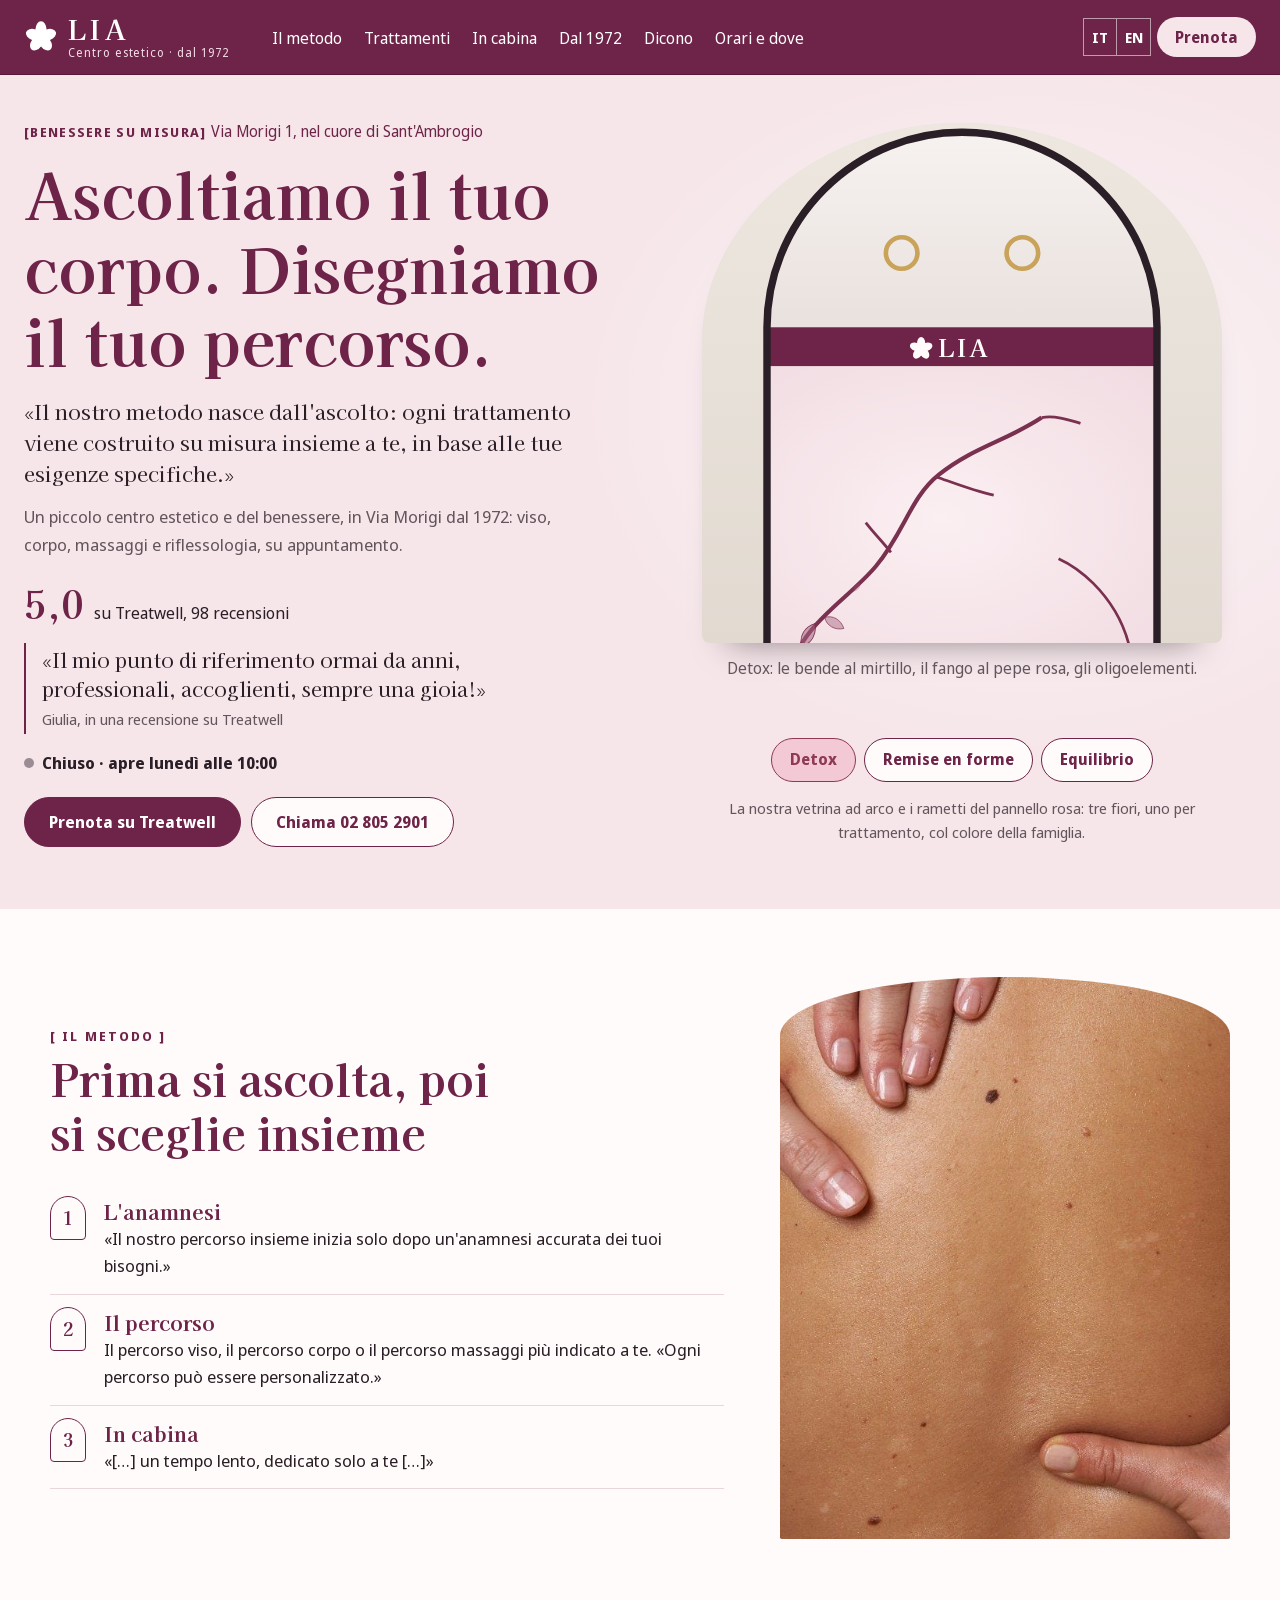
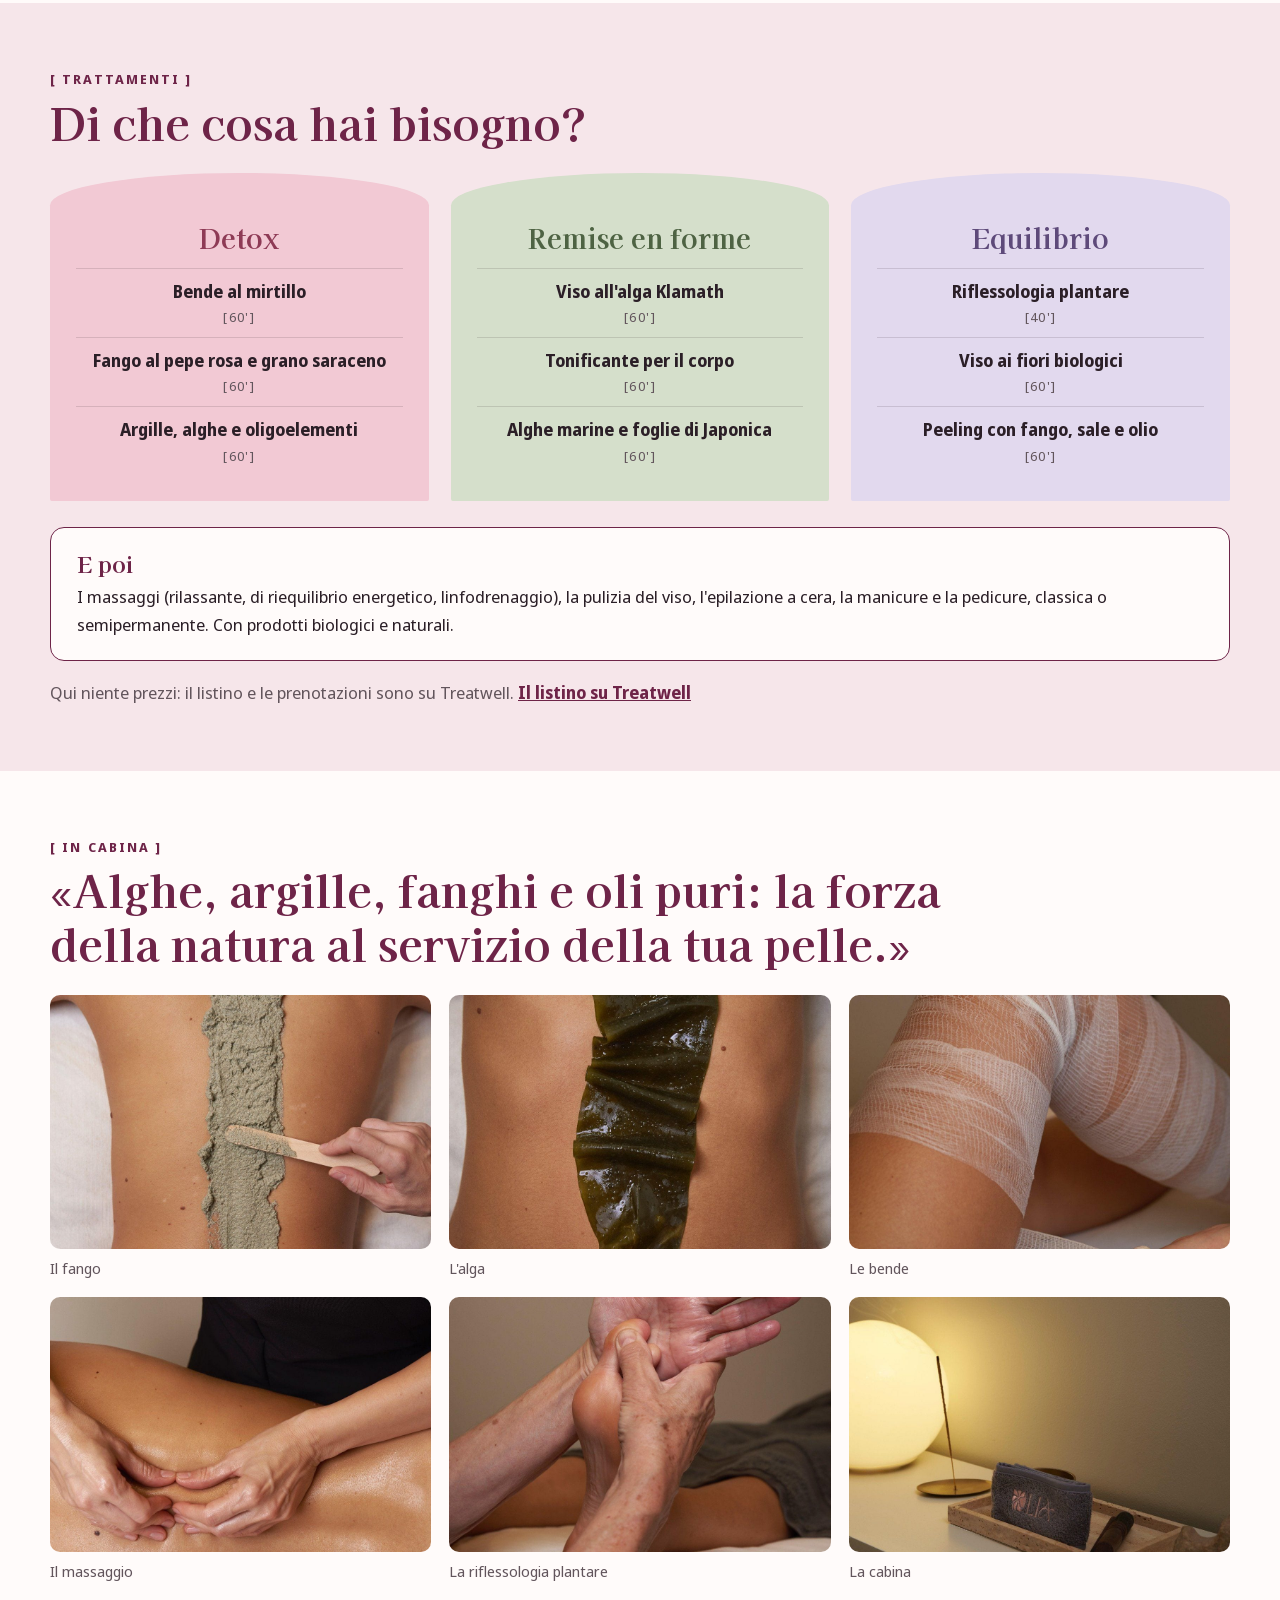
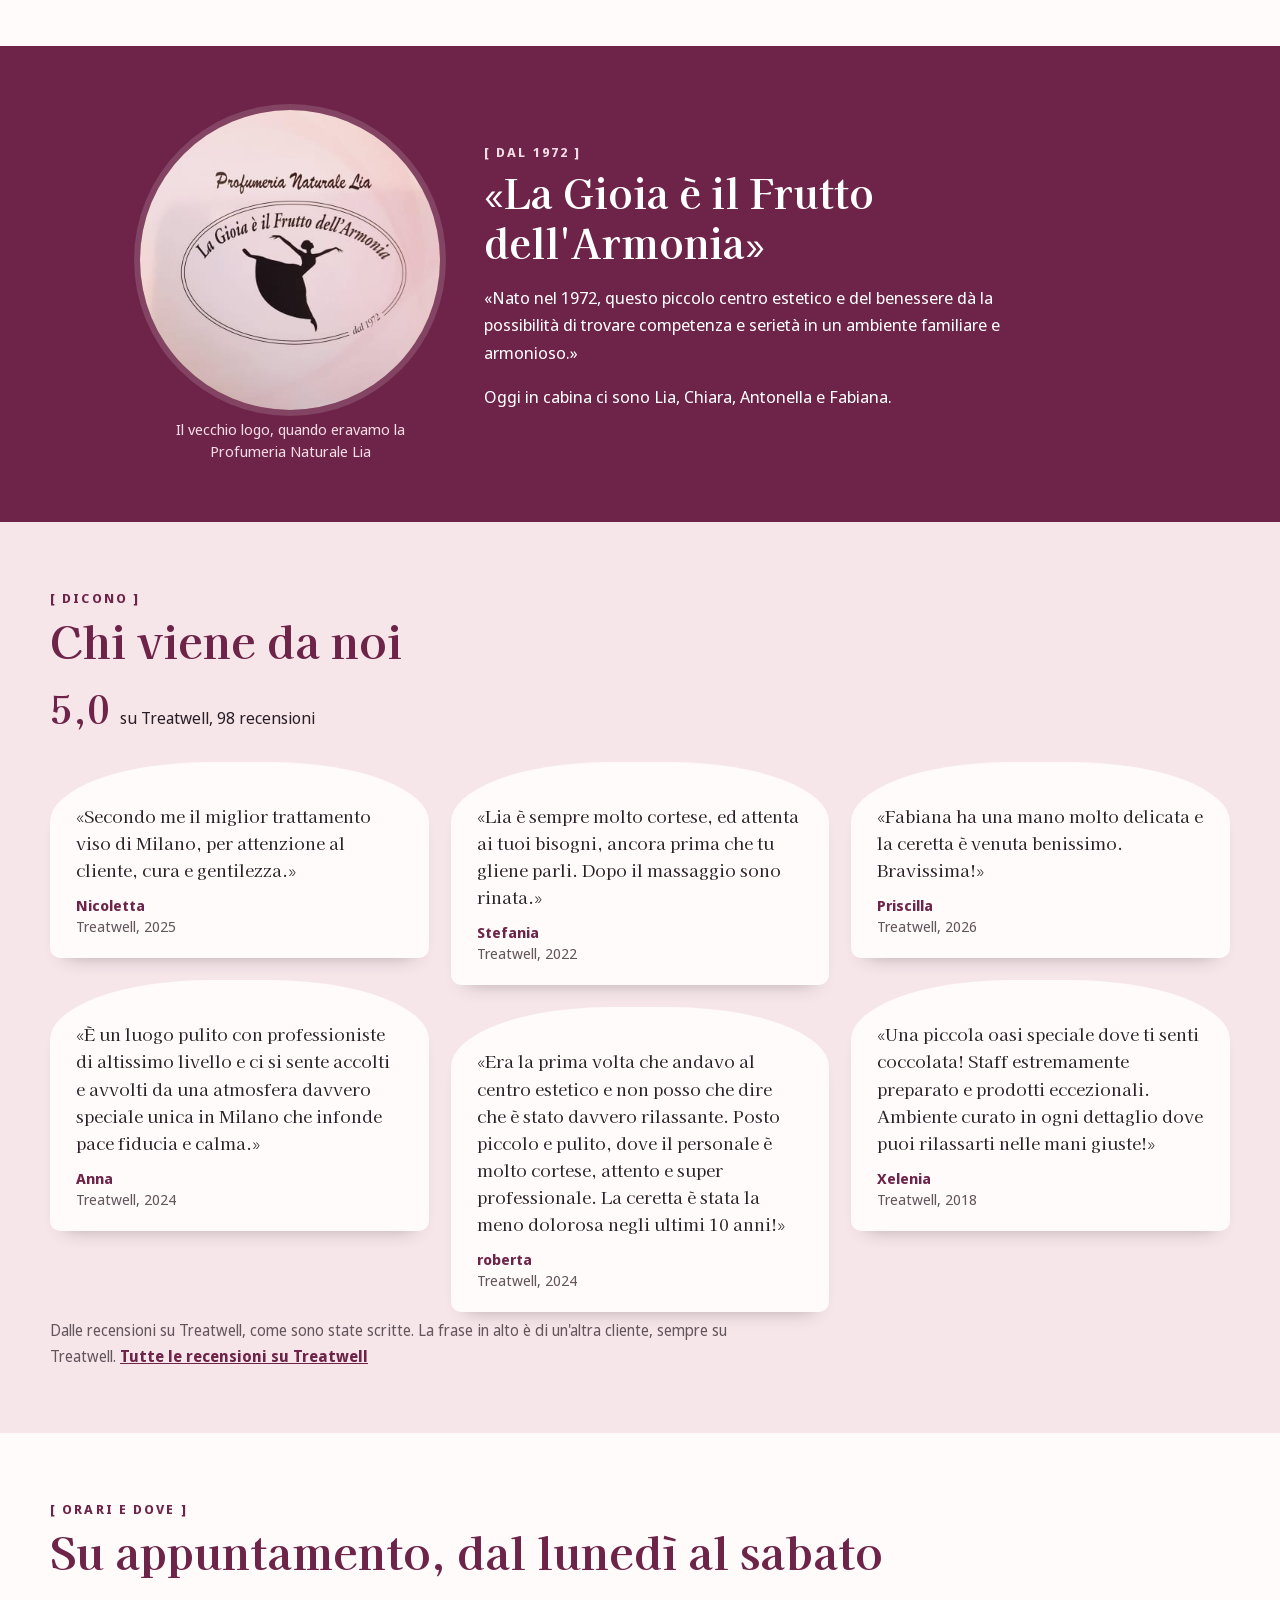
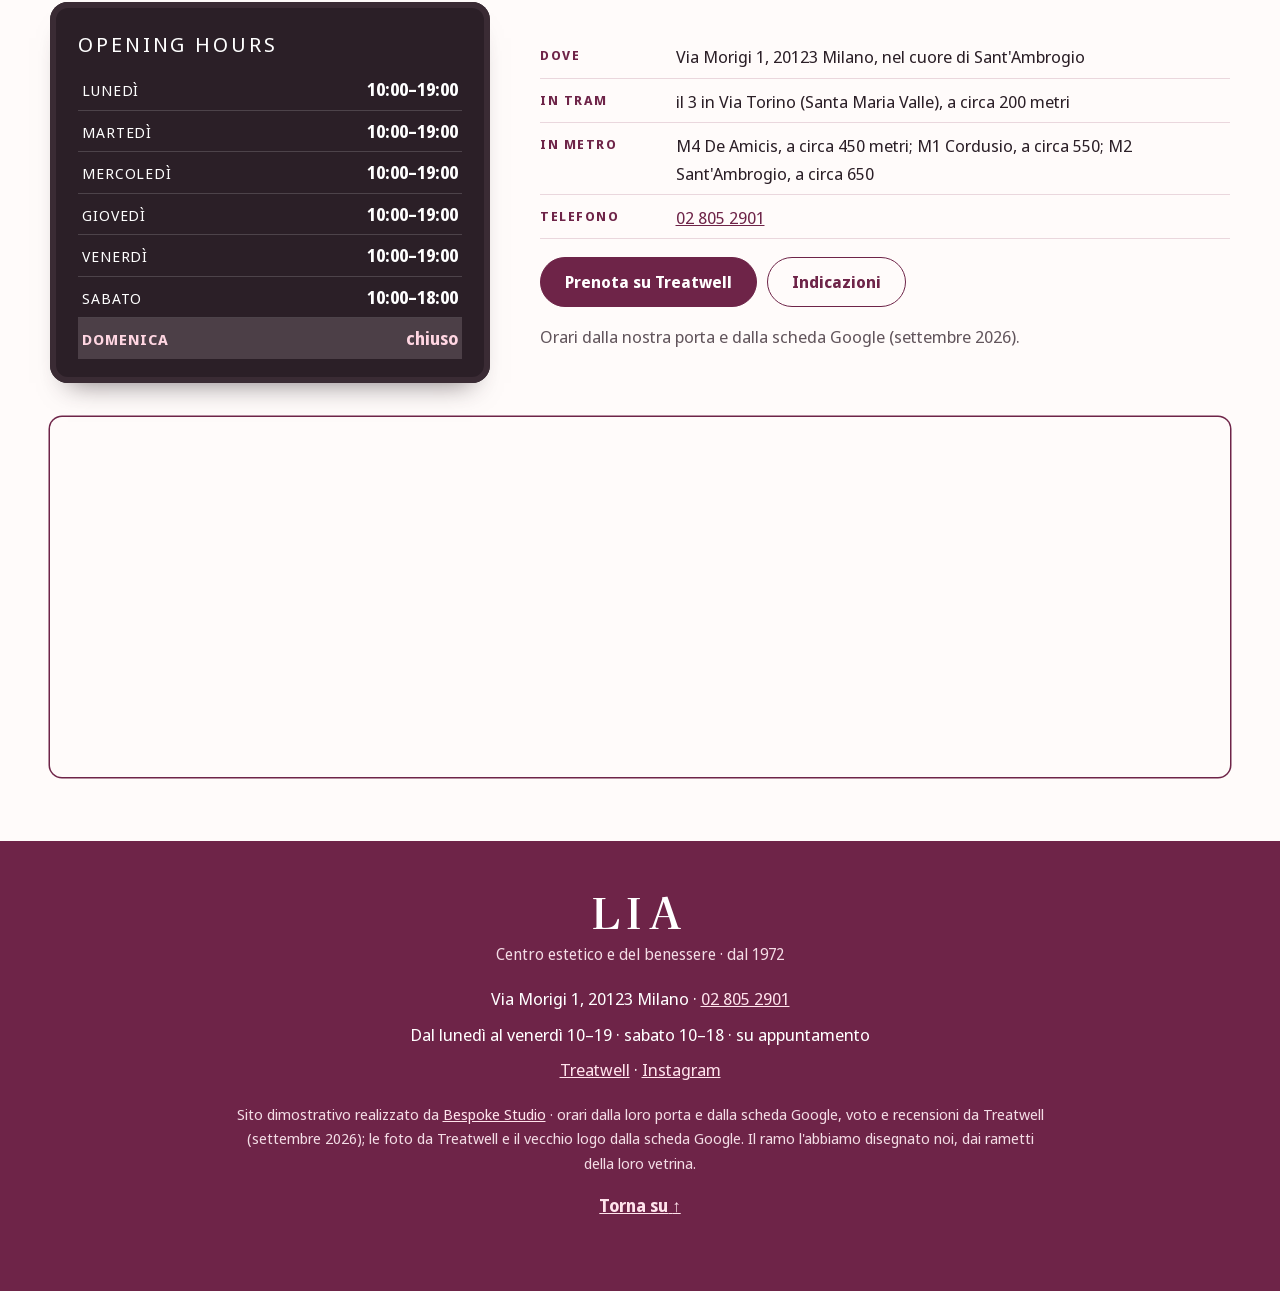
==== index.html @ f77c3e01 "Centro Estetico Lia, Via Morigi 1 — il percorso «Ascoltiamo il tuo corpo. Disegniamo il tuo percorso" ====
<!DOCTYPE html>
<html lang="it" class="no-js">
<head>
<meta charset="utf-8">
<meta name="viewport" content="width=device-width, initial-scale=1">
<script>(function(){var r=document.documentElement;r.classList.remove('no-js');
/* la firma: finché main.js non parte c'è la vetrina col pannello vuoto; se il codice non arriva, dopo 2,5 s il ramo fiorito */
try{if(!matchMedia('(prefers-reduced-motion: reduce)').matches){r.classList.add('firma-attesa');window.__attesaPercorso=setTimeout(function(){r.classList.remove('firma-attesa')},2500)}}catch(e){}})()</script>
<title>Centro Estetico Lia — Benessere su misura dal 1972, Via Morigi 1, Milano (Sant'Ambrogio)</title>
<meta name="description" content="Centro Estetico Lia in Via Morigi 1 a Milano, nel cuore di Sant'Ambrogio, dal 1972: percorsi su misura per viso e corpo, massaggi, riflessologia plantare, cera, mani e piedi. Treatwell 5,0 su 98. Tel. 02 805 2901.">
<link rel="canonical" href="https://rotenzark.github.io/centro-estetico-lia/">
<meta property="og:type" content="website">
<meta property="og:title" content="Centro Estetico Lia — Ascoltiamo il tuo corpo. Disegniamo il tuo percorso.">
<meta property="og:description" content="Dal 1972 in Via Morigi 1, Sant'Ambrogio: trattamenti viso e corpo, massaggi e riflessologia, su misura.">
<meta property="og:image" content="https://rotenzark.github.io/centro-estetico-lia/img/og.jpg">
<meta property="og:url" content="https://rotenzark.github.io/centro-estetico-lia/">
<meta property="og:locale" content="it_IT">
<meta name="twitter:card" content="summary_large_image">
<meta name="theme-color" content="#6E2448">
<link rel="icon" href="img/favicon.svg" type="image/svg+xml">
<link rel="icon" href="img/favicon-32.png" sizes="32x32" type="image/png">
<link rel="apple-touch-icon" href="img/apple-touch-icon.png">
<link rel="preconnect" href="https://fonts.googleapis.com">
<link rel="preconnect" href="https://fonts.gstatic.com" crossorigin>
<link href="https://fonts.googleapis.com/css2?family=Kaisei+Decol:wght@400;700&amp;family=Noto+Sans+Display:wght@400;700&amp;display=swap" rel="stylesheet">
<link rel="stylesheet" href="css/styles.css?v=1">
<script src="https://cdn.jsdelivr.net/npm/gsap@3.12.5/dist/gsap.min.js" defer></script>
<script src="https://cdn.jsdelivr.net/npm/gsap@3.12.5/dist/ScrollTrigger.min.js" defer></script>
<script src="js/main.js?v=1" defer></script>
<script type="application/ld+json">
{"@context":"https://schema.org","@type":"BeautySalon","name":"Centro Estetico Lia","description":"Centro estetico e del benessere dal 1972 nel cuore di Sant'Ambrogio: percorsi su misura per viso e corpo, massaggi, riflessologia plantare, epilazione a cera, manicure e pedicure.","url":"https://rotenzark.github.io/centro-estetico-lia/","image":"https://rotenzark.github.io/centro-estetico-lia/img/og.jpg","telephone":"+39 02 805 2901","address":{"@type":"PostalAddress","streetAddress":"Via Morigi 1","postalCode":"20123","addressLocality":"Milano","addressRegion":"MI","addressCountry":"IT"},"geo":{"@type":"GeoCoordinates","latitude":45.4622678,"longitude":9.1812846},"openingHoursSpecification":[{"@type":"OpeningHoursSpecification","dayOfWeek":["Monday","Tuesday","Wednesday","Thursday","Friday"],"opens":"10:00","closes":"19:00"},{"@type":"OpeningHoursSpecification","dayOfWeek":["Saturday"],"opens":"10:00","closes":"18:00"}],"aggregateRating":{"@type":"AggregateRating","ratingValue":"5.0","reviewCount":"98","bestRating":"5"},"sameAs":["https://www.treatwell.it/salone/centro-estetico-lia/","https://www.instagram.com/centroesteticolia/"]}
</script>
</head>
<body>

<a class="salta" href="#contenuto" data-i18n="m.salta">Vai al contenuto</a>

<header class="testata" id="testata">
  <div class="testata__dentro">
    <a class="marchio" href="#inizio" aria-label="Centro Estetico Lia: torna all'inizio" data-i18n-aria="m.top">
      <svg class="marchio__fiore" viewBox="-20 -20 40 40" aria-hidden="true" focusable="false"><g><ellipse cx="0" cy="-9" rx="6.5" ry="9.5"/><ellipse cx="0" cy="-9" rx="6.5" ry="9.5" transform="rotate(72)"/><ellipse cx="0" cy="-9" rx="6.5" ry="9.5" transform="rotate(144)"/><ellipse cx="0" cy="-9" rx="6.5" ry="9.5" transform="rotate(216)"/><ellipse cx="0" cy="-9" rx="6.5" ry="9.5" transform="rotate(288)"/></g></svg>
      <span class="marchio__testo" aria-hidden="true"><span class="marchio__nome">LIA</span><span class="marchio__sotto">Centro estetico · dal 1972</span></span>
    </a>
    <nav id="mainNav" class="voci" aria-label="Le sezioni" data-i18n-aria="m.nav">
      <a href="#metodo" data-i18n="n.metodo">Il metodo</a>
      <a href="#trattamenti" data-i18n="n.trattamenti">Trattamenti</a>
      <a href="#cabina" data-i18n="n.cabina">In cabina</a>
      <a href="#storia" data-i18n="n.storia">Dal 1972</a>
      <a href="#dicono" data-i18n="n.dicono">Dicono</a>
      <a href="#orari" data-i18n="n.orari">Orari e dove</a>
    </nav>
    <div class="testata__azioni">
      <div class="lingue" role="group" aria-label="Lingua" data-i18n-aria="m.lingua">
        <button type="button" data-lang="it" aria-pressed="true">IT</button>
        <button type="button" data-lang="en" aria-pressed="false">EN</button>
      </div>
      <a class="chiama" href="https://www.treatwell.it/salone/centro-estetico-lia/" target="_blank" rel="noopener"><span data-i18n="t.prenota2">Prenota</span></a>
      <button id="burger" class="burger" type="button" aria-expanded="false" aria-controls="menuMobile" aria-label="Apri il menu" data-i18n-aria="m.menu"><span></span><span></span><span></span></button>
    </div>
  </div>
</header>

<nav id="menuMobile" class="menu-mobile" hidden aria-label="Le sezioni" data-i18n-aria="m.nav">
  <a href="#metodo" data-i18n="n.metodo">Il metodo</a>
  <a href="#trattamenti" data-i18n="n.trattamenti">Trattamenti</a>
  <a href="#cabina" data-i18n="n.cabina">In cabina</a>
  <a href="#storia" data-i18n="n.storia">Dal 1972</a>
  <a href="#dicono" data-i18n="n.dicono">Dicono</a>
  <a href="#orari" data-i18n="n.orari">Orari e dove</a>
  <a class="menu-mobile__tel" href="tel:+39028052901"><span data-i18n="t.chiama">Chiama</span> <span class="intero">02 805 2901</span></a>
</nav>

<main id="contenuto">

  <!-- ══════ L'APERTURA: sul rosa delle vetrofanie; la firma nell'arco della vetrina ══════ -->
  <section id="inizio" class="apertura" aria-labelledby="titolo">
    <div class="apertura__testo">
      <p class="apertura__sopra"><span class="parentesi" data-i18n="h.misura">[Benessere su misura]</span> <span data-i18n="h.sopra">Via Morigi 1, nel cuore di Sant'Ambrogio</span></p>
      <h1 id="titolo" class="titolo" data-i18n="h.titolo">Ascoltiamo il tuo corpo. Disegniamo il tuo percorso.</h1>
      <p class="apertura__seconda" data-i18n="h.seconda">«Il nostro metodo nasce dall'ascolto: ogni trattamento viene costruito su misura insieme a te, in base alle tue esigenze specifiche.»</p>
      <p class="apertura__frase" data-i18n="h.testo">Un piccolo centro estetico e del benessere, in Via Morigi dal 1972: viso, corpo, massaggi e riflessologia, su appuntamento.</p>
      <p class="voto"><b class="voto__n">5,0</b> <span class="voto__su" data-i18n="h.voto">su Treatwell, 98 recensioni</span></p>
      <blockquote class="citazione">
        <p>«Il mio punto di riferimento ormai da anni, professionali, accoglienti, sempre una gioia!»</p>
        <footer data-i18n="h.chi">Giulia, in una recensione su Treatwell</footer>
      </blockquote>
      <p class="stato" id="orarioStato">Dal lunedì al sabato, su appuntamento</p>
      <div class="apertura__azioni">
        <a class="bottone bottone--pieno" href="https://www.treatwell.it/salone/centro-estetico-lia/" target="_blank" rel="noopener" data-i18n="t.prenota">Prenota su Treatwell</a>
        <a class="bottone bottone--vuoto" href="tel:+39028052901"><span data-i18n="t.chiama">Chiama</span>&nbsp;<span class="intero">02 805 2901</span></a>
      </div>
    </div>
    <div class="apertura__firma">
      <figure class="percorso-fig" id="percorso-firma" data-modo="0" data-firma="fatta">
        <!--PERCORSO--><svg class="percorso__svg" id="percorsoSvg" viewBox="0 0 560 560" role="img" aria-labelledby="percorsoTitolo percorsoDesc">
        <title id="percorsoTitolo" data-i18n="p.titolo">Il percorso</title>
        <desc id="percorsoDesc" data-i18n="p.desc">La nostra vetrina ad arco: in alto le due lampade ad anello, poi la fascia prugna con LIA, sotto il pannello rosa. Sul pannello cresce un ramo, poi i rametti e le foglie; tre fiori a cinque petali si aprono col colore della famiglia di trattamenti: rosa per Detox, verde salvia per Remise en forme, lilla per Equilibrio.</desc>
        <defs>
          <linearGradient id="cel-pietra" x1="0" y1="0" x2="0" y2="1"><stop offset="0" stop-color="#EDE7E0"/><stop offset="1" stop-color="#E2DAD1"/></linearGradient><linearGradient id="cel-lunetta" x1="0" y1="0" x2="0" y2="1"><stop offset="0" stop-color="#F7F3F1"/><stop offset="1" stop-color="#E9E1DE"/></linearGradient><radialGradient id="cel-pannello" cx=".45" cy=".55" r=".75"><stop offset="0" stop-color="#FBEFF2"/><stop offset="1" stop-color="#F1DCE2"/></radialGradient><radialGradient id="cel-petalo-0" cx=".5" cy=".85" r=".9"><stop offset="0" stop-color="#F6CFD9"/><stop offset="1" stop-color="#E39AAF"/></radialGradient><radialGradient id="cel-petalo-1" cx=".5" cy=".85" r=".9"><stop offset="0" stop-color="#D6E2C9"/><stop offset="1" stop-color="#9DB386"/></radialGradient><radialGradient id="cel-petalo-2" cx=".5" cy=".85" r=".9"><stop offset="0" stop-color="#E4DAF0"/><stop offset="1" stop-color="#B9A3D6"/></radialGradient><clipPath id="cel-pannello-clip"><rect x="70" y="262" width="420" height="298"/></clipPath><clipPath id="cel-arco-clip"><path d="M70 560 V220 A210 210 0 0 1 490 220 V560 Z"/></clipPath>
        </defs>
        <rect class="pc-pietra" width="560" height="560" fill="url(#cel-pietra)"/><g clip-path="url(#cel-arco-clip)"><rect x="70" y="0" width="420" height="220" fill="url(#cel-lunetta)"/><circle class="pc-lampada" cx="215" cy="140" r="17"/><circle class="pc-lampada" cx="345" cy="140" r="17"/><rect class="pc-fascia" x="70" y="220" width="420" height="42"/><g class="pc-logo" transform="translate(236 243)"><ellipse cx="0" cy="-6" rx="4.4" ry="6.6" transform="rotate(0)"/><ellipse cx="0" cy="-6" rx="4.4" ry="6.6" transform="rotate(72)"/><ellipse cx="0" cy="-6" rx="4.4" ry="6.6" transform="rotate(144)"/><ellipse cx="0" cy="-6" rx="4.4" ry="6.6" transform="rotate(216)"/><ellipse cx="0" cy="-6" rx="4.4" ry="6.6" transform="rotate(288)"/></g><text class="pc-lia" x="254" y="252">LIA</text><rect x="70" y="262" width="420" height="298" fill="url(#cel-pannello)"/></g>
        <g clip-path="url(#cel-pannello-clip)">
          <g class="servito" transform="translate(0 0)"><g transform="translate(-77 -101) scale(1.23)">
            <path class="pc-ramo" pathLength="1" d="M140 562 C150 520 190 500 215 470 C240 440 245 410 270 390 C300 366 330 360 360 340" stroke-dasharray="1 2" stroke-dashoffset="0"/>
            <path class="pc-rametto" data-i="0" pathLength="1" d="M228 458 C220 448 212 440 206 432" stroke-dasharray="1 2" stroke-dashoffset="0"/><path class="pc-rametto" data-i="1" pathLength="1" d="M268 392 C285 398 300 404 318 408" stroke-dasharray="1 2" stroke-dashoffset="0"/><path class="pc-rametto" data-i="2" pathLength="1" d="M360 340 C372 338 384 342 394 345" stroke-dasharray="1 2" stroke-dashoffset="0"/><path class="pc-rametto" data-i="3" pathLength="1" d="M440 562 C438 530 425 505 405 485 C392 472 380 465 366 460" stroke-dasharray="1 2" stroke-dashoffset="0"/>
            <path class="pc-foglia" data-i="0" d="M0 0 C6 -6.5 16 -6.5 23 0 C16 6.5 6 6.5 0 0 Z" transform="translate(150 540) rotate(-60) scale(1)" opacity="1"/><path class="pc-foglia" data-i="1" d="M0 0 C6 -6.5 16 -6.5 23 0 C16 6.5 6 6.5 0 0 Z" transform="translate(170 515) rotate(30) scale(1)" opacity="1"/><path class="pc-foglia" data-i="2" d="M0 0 C6 -6.5 16 -6.5 23 0 C16 6.5 6 6.5 0 0 Z" transform="translate(195 492) rotate(-50) scale(1)" opacity="1"/><path class="pc-foglia" data-i="3" d="M0 0 C6 -6.5 16 -6.5 23 0 C16 6.5 6 6.5 0 0 Z" transform="translate(222 470) rotate(40) scale(1)" opacity="1"/><path class="pc-foglia" data-i="4" d="M0 0 C6 -6.5 16 -6.5 23 0 C16 6.5 6 6.5 0 0 Z" transform="translate(240 440) rotate(-40) scale(1)" opacity="1"/><path class="pc-foglia" data-i="5" d="M0 0 C6 -6.5 16 -6.5 23 0 C16 6.5 6 6.5 0 0 Z" transform="translate(255 412) rotate(35) scale(1)" opacity="1"/><path class="pc-foglia" data-i="6" d="M0 0 C6 -6.5 16 -6.5 23 0 C16 6.5 6 6.5 0 0 Z" transform="translate(285 380) rotate(-30) scale(1)" opacity="1"/><path class="pc-foglia" data-i="7" d="M0 0 C6 -6.5 16 -6.5 23 0 C16 6.5 6 6.5 0 0 Z" transform="translate(310 368) rotate(45) scale(1)" opacity="1"/><path class="pc-foglia" data-i="8" d="M0 0 C6 -6.5 16 -6.5 23 0 C16 6.5 6 6.5 0 0 Z" transform="translate(335 352) rotate(-35) scale(1)" opacity="1"/><path class="pc-foglia" data-i="9" d="M0 0 C6 -6.5 16 -6.5 23 0 C16 6.5 6 6.5 0 0 Z" transform="translate(350 346) rotate(50) scale(1)" opacity="1"/><path class="pc-foglia" data-i="10" d="M0 0 C6 -6.5 16 -6.5 23 0 C16 6.5 6 6.5 0 0 Z" transform="translate(437 540) rotate(-115) scale(1)" opacity="1"/><path class="pc-foglia" data-i="11" d="M0 0 C6 -6.5 16 -6.5 23 0 C16 6.5 6 6.5 0 0 Z" transform="translate(428 512) rotate(-140) scale(1)" opacity="1"/><path class="pc-foglia" data-i="12" d="M0 0 C6 -6.5 16 -6.5 23 0 C16 6.5 6 6.5 0 0 Z" transform="translate(412 492) rotate(-115) scale(1)" opacity="1"/><path class="pc-foglia" data-i="13" d="M0 0 C6 -6.5 16 -6.5 23 0 C16 6.5 6 6.5 0 0 Z" transform="translate(393 474) rotate(-150) scale(1)" opacity="1"/>
            <g class="modo modo--detox" data-m="0"><g class="pc-fiore" data-m="0" data-i="0" transform="translate(205 430) rotate(0) scale(1)" opacity="1"><ellipse class="pc-petalo" cx="0" cy="-18" rx="13.5" ry="19.5" fill="url(#cel-petalo-0)" stroke="#C77B91" transform="rotate(0)"/><ellipse class="pc-petalo" cx="0" cy="-18" rx="13.5" ry="19.5" fill="url(#cel-petalo-0)" stroke="#C77B91" transform="rotate(72)"/><ellipse class="pc-petalo" cx="0" cy="-18" rx="13.5" ry="19.5" fill="url(#cel-petalo-0)" stroke="#C77B91" transform="rotate(144)"/><ellipse class="pc-petalo" cx="0" cy="-18" rx="13.5" ry="19.5" fill="url(#cel-petalo-0)" stroke="#C77B91" transform="rotate(216)"/><ellipse class="pc-petalo" cx="0" cy="-18" rx="13.5" ry="19.5" fill="url(#cel-petalo-0)" stroke="#C77B91" transform="rotate(288)"/><ellipse cx="0" cy="-9" rx="6.5" ry="10.5" fill="#FBE3EA" transform="rotate(36)"/><ellipse cx="0" cy="-9" rx="6.5" ry="10.5" fill="#FBE3EA" transform="rotate(108)"/><ellipse cx="0" cy="-9" rx="6.5" ry="10.5" fill="#FBE3EA" transform="rotate(180)"/><ellipse cx="0" cy="-9" rx="6.5" ry="10.5" fill="#FBE3EA" transform="rotate(252)"/><ellipse cx="0" cy="-9" rx="6.5" ry="10.5" fill="#FBE3EA" transform="rotate(324)"/><circle r="7" fill="#B4506E"/><circle cx="11.1" cy="3" r="1.8" fill="#B4506E"/><circle cx="3" cy="11.1" r="1.8" fill="#B4506E"/><circle cx="-8.1" cy="8.1" r="1.8" fill="#B4506E"/><circle cx="-11.1" cy="-3" r="1.8" fill="#B4506E"/><circle cx="-3" cy="-11.1" r="1.8" fill="#B4506E"/><circle cx="8.1" cy="-8.1" r="1.8" fill="#B4506E"/></g><g class="pc-fiore" data-m="0" data-i="1" transform="translate(320 410) rotate(0) scale(1)" opacity="1"><ellipse class="pc-petalo" cx="0" cy="-18" rx="13.5" ry="19.5" fill="url(#cel-petalo-0)" stroke="#C77B91" transform="rotate(0)"/><ellipse class="pc-petalo" cx="0" cy="-18" rx="13.5" ry="19.5" fill="url(#cel-petalo-0)" stroke="#C77B91" transform="rotate(72)"/><ellipse class="pc-petalo" cx="0" cy="-18" rx="13.5" ry="19.5" fill="url(#cel-petalo-0)" stroke="#C77B91" transform="rotate(144)"/><ellipse class="pc-petalo" cx="0" cy="-18" rx="13.5" ry="19.5" fill="url(#cel-petalo-0)" stroke="#C77B91" transform="rotate(216)"/><ellipse class="pc-petalo" cx="0" cy="-18" rx="13.5" ry="19.5" fill="url(#cel-petalo-0)" stroke="#C77B91" transform="rotate(288)"/><ellipse cx="0" cy="-9" rx="6.5" ry="10.5" fill="#FBE3EA" transform="rotate(36)"/><ellipse cx="0" cy="-9" rx="6.5" ry="10.5" fill="#FBE3EA" transform="rotate(108)"/><ellipse cx="0" cy="-9" rx="6.5" ry="10.5" fill="#FBE3EA" transform="rotate(180)"/><ellipse cx="0" cy="-9" rx="6.5" ry="10.5" fill="#FBE3EA" transform="rotate(252)"/><ellipse cx="0" cy="-9" rx="6.5" ry="10.5" fill="#FBE3EA" transform="rotate(324)"/><circle r="7" fill="#B4506E"/><circle cx="11.1" cy="3" r="1.8" fill="#B4506E"/><circle cx="3" cy="11.1" r="1.8" fill="#B4506E"/><circle cx="-8.1" cy="8.1" r="1.8" fill="#B4506E"/><circle cx="-11.1" cy="-3" r="1.8" fill="#B4506E"/><circle cx="-3" cy="-11.1" r="1.8" fill="#B4506E"/><circle cx="8.1" cy="-8.1" r="1.8" fill="#B4506E"/></g><g class="pc-fiore" data-m="0" data-i="2" transform="translate(396 345) rotate(0) scale(1)" opacity="1"><ellipse class="pc-petalo" cx="0" cy="-18" rx="13.5" ry="19.5" fill="url(#cel-petalo-0)" stroke="#C77B91" transform="rotate(0)"/><ellipse class="pc-petalo" cx="0" cy="-18" rx="13.5" ry="19.5" fill="url(#cel-petalo-0)" stroke="#C77B91" transform="rotate(72)"/><ellipse class="pc-petalo" cx="0" cy="-18" rx="13.5" ry="19.5" fill="url(#cel-petalo-0)" stroke="#C77B91" transform="rotate(144)"/><ellipse class="pc-petalo" cx="0" cy="-18" rx="13.5" ry="19.5" fill="url(#cel-petalo-0)" stroke="#C77B91" transform="rotate(216)"/><ellipse class="pc-petalo" cx="0" cy="-18" rx="13.5" ry="19.5" fill="url(#cel-petalo-0)" stroke="#C77B91" transform="rotate(288)"/><ellipse cx="0" cy="-9" rx="6.5" ry="10.5" fill="#FBE3EA" transform="rotate(36)"/><ellipse cx="0" cy="-9" rx="6.5" ry="10.5" fill="#FBE3EA" transform="rotate(108)"/><ellipse cx="0" cy="-9" rx="6.5" ry="10.5" fill="#FBE3EA" transform="rotate(180)"/><ellipse cx="0" cy="-9" rx="6.5" ry="10.5" fill="#FBE3EA" transform="rotate(252)"/><ellipse cx="0" cy="-9" rx="6.5" ry="10.5" fill="#FBE3EA" transform="rotate(324)"/><circle r="7" fill="#B4506E"/><circle cx="11.1" cy="3" r="1.8" fill="#B4506E"/><circle cx="3" cy="11.1" r="1.8" fill="#B4506E"/><circle cx="-8.1" cy="8.1" r="1.8" fill="#B4506E"/><circle cx="-11.1" cy="-3" r="1.8" fill="#B4506E"/><circle cx="-3" cy="-11.1" r="1.8" fill="#B4506E"/><circle cx="8.1" cy="-8.1" r="1.8" fill="#B4506E"/></g></g>
            <g class="modo modo--remise" data-m="1"><g class="pc-fiore" data-m="1" data-i="0" transform="translate(205 430) rotate(0) scale(1)" opacity="1"><ellipse class="pc-petalo" cx="0" cy="-18" rx="13.5" ry="19.5" fill="url(#cel-petalo-1)" stroke="#7F9868" transform="rotate(0)"/><ellipse class="pc-petalo" cx="0" cy="-18" rx="13.5" ry="19.5" fill="url(#cel-petalo-1)" stroke="#7F9868" transform="rotate(72)"/><ellipse class="pc-petalo" cx="0" cy="-18" rx="13.5" ry="19.5" fill="url(#cel-petalo-1)" stroke="#7F9868" transform="rotate(144)"/><ellipse class="pc-petalo" cx="0" cy="-18" rx="13.5" ry="19.5" fill="url(#cel-petalo-1)" stroke="#7F9868" transform="rotate(216)"/><ellipse class="pc-petalo" cx="0" cy="-18" rx="13.5" ry="19.5" fill="url(#cel-petalo-1)" stroke="#7F9868" transform="rotate(288)"/><ellipse cx="0" cy="-9" rx="6.5" ry="10.5" fill="#EAF1E2" transform="rotate(36)"/><ellipse cx="0" cy="-9" rx="6.5" ry="10.5" fill="#EAF1E2" transform="rotate(108)"/><ellipse cx="0" cy="-9" rx="6.5" ry="10.5" fill="#EAF1E2" transform="rotate(180)"/><ellipse cx="0" cy="-9" rx="6.5" ry="10.5" fill="#EAF1E2" transform="rotate(252)"/><ellipse cx="0" cy="-9" rx="6.5" ry="10.5" fill="#EAF1E2" transform="rotate(324)"/><circle r="7" fill="#5E7A49"/><circle cx="11.1" cy="3" r="1.8" fill="#5E7A49"/><circle cx="3" cy="11.1" r="1.8" fill="#5E7A49"/><circle cx="-8.1" cy="8.1" r="1.8" fill="#5E7A49"/><circle cx="-11.1" cy="-3" r="1.8" fill="#5E7A49"/><circle cx="-3" cy="-11.1" r="1.8" fill="#5E7A49"/><circle cx="8.1" cy="-8.1" r="1.8" fill="#5E7A49"/></g><g class="pc-fiore" data-m="1" data-i="1" transform="translate(320 410) rotate(0) scale(1)" opacity="1"><ellipse class="pc-petalo" cx="0" cy="-18" rx="13.5" ry="19.5" fill="url(#cel-petalo-1)" stroke="#7F9868" transform="rotate(0)"/><ellipse class="pc-petalo" cx="0" cy="-18" rx="13.5" ry="19.5" fill="url(#cel-petalo-1)" stroke="#7F9868" transform="rotate(72)"/><ellipse class="pc-petalo" cx="0" cy="-18" rx="13.5" ry="19.5" fill="url(#cel-petalo-1)" stroke="#7F9868" transform="rotate(144)"/><ellipse class="pc-petalo" cx="0" cy="-18" rx="13.5" ry="19.5" fill="url(#cel-petalo-1)" stroke="#7F9868" transform="rotate(216)"/><ellipse class="pc-petalo" cx="0" cy="-18" rx="13.5" ry="19.5" fill="url(#cel-petalo-1)" stroke="#7F9868" transform="rotate(288)"/><ellipse cx="0" cy="-9" rx="6.5" ry="10.5" fill="#EAF1E2" transform="rotate(36)"/><ellipse cx="0" cy="-9" rx="6.5" ry="10.5" fill="#EAF1E2" transform="rotate(108)"/><ellipse cx="0" cy="-9" rx="6.5" ry="10.5" fill="#EAF1E2" transform="rotate(180)"/><ellipse cx="0" cy="-9" rx="6.5" ry="10.5" fill="#EAF1E2" transform="rotate(252)"/><ellipse cx="0" cy="-9" rx="6.5" ry="10.5" fill="#EAF1E2" transform="rotate(324)"/><circle r="7" fill="#5E7A49"/><circle cx="11.1" cy="3" r="1.8" fill="#5E7A49"/><circle cx="3" cy="11.1" r="1.8" fill="#5E7A49"/><circle cx="-8.1" cy="8.1" r="1.8" fill="#5E7A49"/><circle cx="-11.1" cy="-3" r="1.8" fill="#5E7A49"/><circle cx="-3" cy="-11.1" r="1.8" fill="#5E7A49"/><circle cx="8.1" cy="-8.1" r="1.8" fill="#5E7A49"/></g><g class="pc-fiore" data-m="1" data-i="2" transform="translate(396 345) rotate(0) scale(1)" opacity="1"><ellipse class="pc-petalo" cx="0" cy="-18" rx="13.5" ry="19.5" fill="url(#cel-petalo-1)" stroke="#7F9868" transform="rotate(0)"/><ellipse class="pc-petalo" cx="0" cy="-18" rx="13.5" ry="19.5" fill="url(#cel-petalo-1)" stroke="#7F9868" transform="rotate(72)"/><ellipse class="pc-petalo" cx="0" cy="-18" rx="13.5" ry="19.5" fill="url(#cel-petalo-1)" stroke="#7F9868" transform="rotate(144)"/><ellipse class="pc-petalo" cx="0" cy="-18" rx="13.5" ry="19.5" fill="url(#cel-petalo-1)" stroke="#7F9868" transform="rotate(216)"/><ellipse class="pc-petalo" cx="0" cy="-18" rx="13.5" ry="19.5" fill="url(#cel-petalo-1)" stroke="#7F9868" transform="rotate(288)"/><ellipse cx="0" cy="-9" rx="6.5" ry="10.5" fill="#EAF1E2" transform="rotate(36)"/><ellipse cx="0" cy="-9" rx="6.5" ry="10.5" fill="#EAF1E2" transform="rotate(108)"/><ellipse cx="0" cy="-9" rx="6.5" ry="10.5" fill="#EAF1E2" transform="rotate(180)"/><ellipse cx="0" cy="-9" rx="6.5" ry="10.5" fill="#EAF1E2" transform="rotate(252)"/><ellipse cx="0" cy="-9" rx="6.5" ry="10.5" fill="#EAF1E2" transform="rotate(324)"/><circle r="7" fill="#5E7A49"/><circle cx="11.1" cy="3" r="1.8" fill="#5E7A49"/><circle cx="3" cy="11.1" r="1.8" fill="#5E7A49"/><circle cx="-8.1" cy="8.1" r="1.8" fill="#5E7A49"/><circle cx="-11.1" cy="-3" r="1.8" fill="#5E7A49"/><circle cx="-3" cy="-11.1" r="1.8" fill="#5E7A49"/><circle cx="8.1" cy="-8.1" r="1.8" fill="#5E7A49"/></g></g>
            <g class="modo modo--equilibrio" data-m="2"><g class="pc-fiore" data-m="2" data-i="0" transform="translate(205 430) rotate(0) scale(1)" opacity="1"><ellipse class="pc-petalo" cx="0" cy="-18" rx="13.5" ry="19.5" fill="url(#cel-petalo-2)" stroke="#9583B6" transform="rotate(0)"/><ellipse class="pc-petalo" cx="0" cy="-18" rx="13.5" ry="19.5" fill="url(#cel-petalo-2)" stroke="#9583B6" transform="rotate(72)"/><ellipse class="pc-petalo" cx="0" cy="-18" rx="13.5" ry="19.5" fill="url(#cel-petalo-2)" stroke="#9583B6" transform="rotate(144)"/><ellipse class="pc-petalo" cx="0" cy="-18" rx="13.5" ry="19.5" fill="url(#cel-petalo-2)" stroke="#9583B6" transform="rotate(216)"/><ellipse class="pc-petalo" cx="0" cy="-18" rx="13.5" ry="19.5" fill="url(#cel-petalo-2)" stroke="#9583B6" transform="rotate(288)"/><ellipse cx="0" cy="-9" rx="6.5" ry="10.5" fill="#F2ECF8" transform="rotate(36)"/><ellipse cx="0" cy="-9" rx="6.5" ry="10.5" fill="#F2ECF8" transform="rotate(108)"/><ellipse cx="0" cy="-9" rx="6.5" ry="10.5" fill="#F2ECF8" transform="rotate(180)"/><ellipse cx="0" cy="-9" rx="6.5" ry="10.5" fill="#F2ECF8" transform="rotate(252)"/><ellipse cx="0" cy="-9" rx="6.5" ry="10.5" fill="#F2ECF8" transform="rotate(324)"/><circle r="7" fill="#6E5596"/><circle cx="11.1" cy="3" r="1.8" fill="#6E5596"/><circle cx="3" cy="11.1" r="1.8" fill="#6E5596"/><circle cx="-8.1" cy="8.1" r="1.8" fill="#6E5596"/><circle cx="-11.1" cy="-3" r="1.8" fill="#6E5596"/><circle cx="-3" cy="-11.1" r="1.8" fill="#6E5596"/><circle cx="8.1" cy="-8.1" r="1.8" fill="#6E5596"/></g><g class="pc-fiore" data-m="2" data-i="1" transform="translate(320 410) rotate(0) scale(1)" opacity="1"><ellipse class="pc-petalo" cx="0" cy="-18" rx="13.5" ry="19.5" fill="url(#cel-petalo-2)" stroke="#9583B6" transform="rotate(0)"/><ellipse class="pc-petalo" cx="0" cy="-18" rx="13.5" ry="19.5" fill="url(#cel-petalo-2)" stroke="#9583B6" transform="rotate(72)"/><ellipse class="pc-petalo" cx="0" cy="-18" rx="13.5" ry="19.5" fill="url(#cel-petalo-2)" stroke="#9583B6" transform="rotate(144)"/><ellipse class="pc-petalo" cx="0" cy="-18" rx="13.5" ry="19.5" fill="url(#cel-petalo-2)" stroke="#9583B6" transform="rotate(216)"/><ellipse class="pc-petalo" cx="0" cy="-18" rx="13.5" ry="19.5" fill="url(#cel-petalo-2)" stroke="#9583B6" transform="rotate(288)"/><ellipse cx="0" cy="-9" rx="6.5" ry="10.5" fill="#F2ECF8" transform="rotate(36)"/><ellipse cx="0" cy="-9" rx="6.5" ry="10.5" fill="#F2ECF8" transform="rotate(108)"/><ellipse cx="0" cy="-9" rx="6.5" ry="10.5" fill="#F2ECF8" transform="rotate(180)"/><ellipse cx="0" cy="-9" rx="6.5" ry="10.5" fill="#F2ECF8" transform="rotate(252)"/><ellipse cx="0" cy="-9" rx="6.5" ry="10.5" fill="#F2ECF8" transform="rotate(324)"/><circle r="7" fill="#6E5596"/><circle cx="11.1" cy="3" r="1.8" fill="#6E5596"/><circle cx="3" cy="11.1" r="1.8" fill="#6E5596"/><circle cx="-8.1" cy="8.1" r="1.8" fill="#6E5596"/><circle cx="-11.1" cy="-3" r="1.8" fill="#6E5596"/><circle cx="-3" cy="-11.1" r="1.8" fill="#6E5596"/><circle cx="8.1" cy="-8.1" r="1.8" fill="#6E5596"/></g><g class="pc-fiore" data-m="2" data-i="2" transform="translate(396 345) rotate(0) scale(1)" opacity="1"><ellipse class="pc-petalo" cx="0" cy="-18" rx="13.5" ry="19.5" fill="url(#cel-petalo-2)" stroke="#9583B6" transform="rotate(0)"/><ellipse class="pc-petalo" cx="0" cy="-18" rx="13.5" ry="19.5" fill="url(#cel-petalo-2)" stroke="#9583B6" transform="rotate(72)"/><ellipse class="pc-petalo" cx="0" cy="-18" rx="13.5" ry="19.5" fill="url(#cel-petalo-2)" stroke="#9583B6" transform="rotate(144)"/><ellipse class="pc-petalo" cx="0" cy="-18" rx="13.5" ry="19.5" fill="url(#cel-petalo-2)" stroke="#9583B6" transform="rotate(216)"/><ellipse class="pc-petalo" cx="0" cy="-18" rx="13.5" ry="19.5" fill="url(#cel-petalo-2)" stroke="#9583B6" transform="rotate(288)"/><ellipse cx="0" cy="-9" rx="6.5" ry="10.5" fill="#F2ECF8" transform="rotate(36)"/><ellipse cx="0" cy="-9" rx="6.5" ry="10.5" fill="#F2ECF8" transform="rotate(108)"/><ellipse cx="0" cy="-9" rx="6.5" ry="10.5" fill="#F2ECF8" transform="rotate(180)"/><ellipse cx="0" cy="-9" rx="6.5" ry="10.5" fill="#F2ECF8" transform="rotate(252)"/><ellipse cx="0" cy="-9" rx="6.5" ry="10.5" fill="#F2ECF8" transform="rotate(324)"/><circle r="7" fill="#6E5596"/><circle cx="11.1" cy="3" r="1.8" fill="#6E5596"/><circle cx="3" cy="11.1" r="1.8" fill="#6E5596"/><circle cx="-8.1" cy="8.1" r="1.8" fill="#6E5596"/><circle cx="-11.1" cy="-3" r="1.8" fill="#6E5596"/><circle cx="-3" cy="-11.1" r="1.8" fill="#6E5596"/><circle cx="8.1" cy="-8.1" r="1.8" fill="#6E5596"/></g></g>
          </g></g>
        </g>
        <path class="pc-infisso" d="M70 560 V220 A210 210 0 0 1 490 220 V560"/>
      </svg><!--/PERCORSO-->
        <figcaption class="percorso__didascalia">
          <span class="percorso__d" data-m="0" data-i18n="p.d0">Detox: le bende al mirtillo, il fango al pepe rosa, gli oligoelementi.</span>
          <span class="percorso__d" data-m="1" data-i18n="p.d1">Remise en forme: il viso all'alga Klamath, il tonificante, le alghe e le foglie di Japonica.</span>
          <span class="percorso__d" data-m="2" data-i18n="p.d2">Equilibrio: la riflessologia plantare, il viso ai fiori biologici, il fango con sale e olio.</span>
        </figcaption>
        <div class="percorso__modi" role="group" aria-label="Quale famiglia" data-i18n-aria="p.modi">
          <button type="button" data-modo="0" aria-pressed="true">Detox</button>
          <button type="button" data-modo="1" aria-pressed="false">Remise en forme</button>
          <button type="button" data-modo="2" aria-pressed="false" data-i18n="p.b2">Equilibrio</button>
        </div>
        <p class="visually-hidden" id="percorsoLeggi" aria-live="polite"></p>
      </figure>
      <p class="apertura__nota" data-i18n="p.nota">La nostra vetrina ad arco e i rametti del pannello rosa: tre fiori, uno per trattamento, col colore della famiglia.</p>
    </div>
  </section>

  <!-- ══════ IL METODO ══════ -->
  <section id="metodo" class="capitolo capitolo--bianco" aria-labelledby="metodoT">
    <div class="metodo">
      <div class="metodo__testo">
        <p class="etichetta" data-i18n="o.etichetta">Il metodo</p>
        <h2 id="metodoT" class="capitolo__titolo" data-i18n="o.titolo">Prima si ascolta, poi si sceglie insieme</h2>
        <ol class="passi">
          <li class="passo reveal"><b data-i18n="o.p1">L'anamnesi</b> <span data-i18n="o.p1t">«Il nostro percorso insieme inizia solo dopo un'anamnesi accurata dei tuoi bisogni.»</span></li>
          <li class="passo reveal"><b data-i18n="o.p2">Il percorso</b> <span data-i18n="o.p2t">Il percorso viso, il percorso corpo o il percorso massaggi più indicato a te. «Ogni percorso può essere personalizzato.»</span></li>
          <li class="passo reveal"><b data-i18n="o.p3">In cabina</b> <span data-i18n="o.p3t">«[…] un tempo lento, dedicato solo a te […]»</span></li>
        </ol>
      </div>
      <figure class="metodo__foto arco reveal"><button type="button" class="foto" data-full="img/mani.jpg" aria-label="Ingrandisci la foto" data-i18n-aria="m.ingrandisci"><img src="img/mani.jpg" width="1080" height="720" alt="Le mani di un'operatrice che massaggiano la schiena." data-i18n-alt="a.mani"></button></figure>
    </div>
  </section>

  <!-- ══════ LE TRE FAMIGLIE: gli archi colorati come le loro card ══════ -->
  <section id="trattamenti" class="capitolo capitolo--rosa" aria-labelledby="trattamentiT">
    <p class="etichetta" data-i18n="f.etichetta">Trattamenti</p>
    <h2 id="trattamentiT" class="capitolo__titolo" data-i18n="f.titolo">Di che cosa hai bisogno?</h2>
    <div class="famiglie">
      <article class="famiglia famiglia--detox reveal">
        <h3 class="famiglia__nome">Detox</h3>
        <ul class="famiglia__lista">
          <li data-i18n="f.d1">Bende al mirtillo <span class="durata">[60']</span></li>
          <li data-i18n="f.d2">Fango al pepe rosa e grano saraceno <span class="durata">[60']</span></li>
          <li data-i18n="f.d3">Argille, alghe e oligoelementi <span class="durata">[60']</span></li>
        </ul>
      </article>
      <article class="famiglia famiglia--remise reveal">
        <h3 class="famiglia__nome">Remise en forme</h3>
        <ul class="famiglia__lista">
          <li data-i18n="f.r1">Viso all'alga Klamath <span class="durata">[60']</span></li>
          <li data-i18n="f.r2">Tonificante per il corpo <span class="durata">[60']</span></li>
          <li data-i18n="f.r3">Alghe marine e foglie di Japonica <span class="durata">[60']</span></li>
        </ul>
      </article>
      <article class="famiglia famiglia--equilibrio reveal">
        <h3 class="famiglia__nome" data-i18n="f.eq">Equilibrio</h3>
        <ul class="famiglia__lista">
          <li data-i18n="f.e1">Riflessologia plantare <span class="durata">[40']</span></li>
          <li data-i18n="f.e2">Viso ai fiori biologici <span class="durata">[60']</span></li>
          <li data-i18n="f.e3">Peeling con fango, sale e olio <span class="durata">[60']</span></li>
        </ul>
      </article>
    </div>
    <div class="poi reveal">
      <h3 class="poi__titolo" data-i18n="f.poi">E poi</h3>
      <p data-i18n="f.poit">I massaggi (rilassante, di riequilibrio energetico, linfodrenaggio), la pulizia del viso, l'epilazione a cera, la manicure e la pedicure, classica o semipermanente. Con prodotti biologici e naturali.</p>
    </div>
    <p class="trattamenti__nota"><span data-i18n="f.nota">Qui niente prezzi: il listino e le prenotazioni sono su Treatwell.</span> <a href="https://www.treatwell.it/salone/centro-estetico-lia/" target="_blank" rel="noopener" data-i18n="f.lista">Il listino su Treatwell</a></p>
  </section>

  <!-- ══════ IN CABINA ══════ -->
  <section id="cabina" class="capitolo capitolo--bianco" aria-labelledby="cabinaT">
    <p class="etichetta" data-i18n="c.etichetta">In cabina</p>
    <h2 id="cabinaT" class="capitolo__titolo" data-i18n="c.titolo">«Alghe, argille, fanghi e oli puri: la forza della natura al servizio della tua pelle.»</h2>
    <div class="cabina">
      <figure class="reveal"><button type="button" class="foto" data-full="img/fango.jpg" aria-label="Ingrandisci la foto" data-i18n-aria="m.ingrandisci"><img src="img/fango.jpg" width="1080" height="720" alt="Il fango steso sulla schiena con la spatola di legno." data-i18n-alt="a.fango"></button><figcaption data-i18n="k.fango">Il fango</figcaption></figure>
      <figure class="reveal"><button type="button" class="foto" data-full="img/alga.jpg" aria-label="Ingrandisci la foto" data-i18n-aria="m.ingrandisci"><img src="img/alga.jpg" width="1080" height="720" alt="L'alga distesa sulla schiena." data-i18n-alt="a.alga"></button><figcaption data-i18n="k.alga">L'alga</figcaption></figure>
      <figure class="reveal"><button type="button" class="foto" data-full="img/bende.jpg" aria-label="Ingrandisci la foto" data-i18n-aria="m.ingrandisci"><img src="img/bende.jpg" width="1080" height="720" alt="Il bendaggio di garza sulla gamba." data-i18n-alt="a.bende"></button><figcaption data-i18n="k.bende">Le bende</figcaption></figure>
      <figure class="reveal"><button type="button" class="foto" data-full="img/olio.jpg" aria-label="Ingrandisci la foto" data-i18n-aria="m.ingrandisci"><img src="img/olio.jpg" width="1080" height="720" alt="Il massaggio con l'olio." data-i18n-alt="a.olio"></button><figcaption data-i18n="k.olio">Il massaggio</figcaption></figure>
      <figure class="reveal"><button type="button" class="foto" data-full="img/piede.jpg" aria-label="Ingrandisci la foto" data-i18n-aria="m.ingrandisci"><img src="img/piede.jpg" width="1080" height="720" alt="La riflessologia plantare: le mani sulla pianta del piede." data-i18n-alt="a.piede"></button><figcaption data-i18n="k.piede">La riflessologia plantare</figcaption></figure>
      <figure class="reveal"><button type="button" class="foto" data-full="img/cabina-lia.jpg" aria-label="Ingrandisci la foto" data-i18n-aria="m.ingrandisci"><img src="img/cabina-lia.jpg" width="1080" height="720" alt="La lampada a sfera, l'incenso e l'asciugamano col nostro logo." data-i18n-alt="a.cabina"></button><figcaption data-i18n="k.cabina">La cabina</figcaption></figure>
    </div>
  </section>

  <!-- ══════ DAL 1972 ══════ -->
  <section id="storia" class="storia" aria-labelledby="storiaT">
    <figure class="storia__logo reveal"><img src="img/logo-storico.jpg" width="400" height="400" alt="Il nostro vecchio logo: Profumeria Naturale Lia, La Gioia è il Frutto dell'Armonia, una ballerina, dal 1972." data-i18n-alt="a.logo"><figcaption data-i18n="k.logo">Il vecchio logo, quando eravamo la Profumeria Naturale Lia</figcaption></figure>
    <div class="storia__testo">
      <p class="etichetta" data-i18n="s.etichetta">Dal 1972</p>
      <h2 id="storiaT" class="storia__titolo" data-i18n="s.titolo">«La Gioia è il Frutto dell'Armonia»</h2>
      <p data-i18n="s.t1">«Nato nel 1972, questo piccolo centro estetico e del benessere dà la possibilità di trovare competenza e serietà in un ambiente familiare e armonioso.»</p>
      <p data-i18n="s.t2">Oggi in cabina ci sono Lia, Chiara, Antonella e Fabiana.</p>
    </div>
  </section>

  <!-- ══════ DICONO ══════ -->
  <section id="dicono" class="capitolo capitolo--rosa" aria-labelledby="diconoT">
    <p class="etichetta" data-i18n="d.etichetta">Dicono</p>
    <h2 id="diconoT" class="capitolo__titolo" data-i18n="d.titolo">Chi viene da noi</h2>
    <p class="voto voto--sezione"><b class="voto__n">5,0</b> <span class="voto__su" data-i18n="d.voto">su Treatwell, 98 recensioni</span></p>
    <ul class="recensioni">
      <li class="recensione reveal"><p class="recensione__testo">«Secondo me il miglior trattamento viso di Milano, per attenzione al cliente, cura e gentilezza.»</p><p class="recensione__chi"><b>Nicoletta</b> <span data-i18n="d.t25">Treatwell, 2025</span></p></li>
      <li class="recensione reveal"><p class="recensione__testo">«È un luogo pulito con professioniste di altissimo livello e ci si sente accolti e avvolti da una atmosfera davvero speciale unica in Milano che infonde pace fiducia e calma.»</p><p class="recensione__chi"><b>Anna</b> <span data-i18n="d.t24">Treatwell, 2024</span></p></li>
      <li class="recensione reveal"><p class="recensione__testo">«Lia è sempre molto cortese, ed attenta ai tuoi bisogni, ancora prima che tu gliene parli. Dopo il massaggio sono rinata.»</p><p class="recensione__chi"><b>Stefania</b> <span data-i18n="d.t22">Treatwell, 2022</span></p></li>
      <li class="recensione reveal"><p class="recensione__testo">«Era la prima volta che andavo al centro estetico e non posso che dire che è stato davvero rilassante. Posto piccolo e pulito, dove il personale è molto cortese, attento e super professionale. La ceretta è stata la meno dolorosa negli ultimi 10 anni!»</p><p class="recensione__chi"><b>roberta</b> <span data-i18n="d.t24">Treatwell, 2024</span></p></li>
      <li class="recensione reveal"><p class="recensione__testo">«Fabiana ha una mano molto delicata e la ceretta è venuta benissimo. Bravissima!»</p><p class="recensione__chi"><b>Priscilla</b> <span data-i18n="d.t26">Treatwell, 2026</span></p></li>
      <li class="recensione reveal"><p class="recensione__testo">«Una piccola oasi speciale dove ti senti coccolata! Staff estremamente preparato e prodotti eccezionali. Ambiente curato in ogni dettaglio dove puoi rilassarti nelle mani giuste!»</p><p class="recensione__chi"><b>Xelenia</b> <span data-i18n="d.t18">Treatwell, 2018</span></p></li>
    </ul>
    <p class="dicono__nota"><span data-i18n="d.nota">Dalle recensioni su Treatwell, come sono state scritte. La frase in alto è di un'altra cliente, sempre su Treatwell.</span> <a href="https://www.treatwell.it/salone/centro-estetico-lia/" target="_blank" rel="noopener" data-i18n="d.tutte">Tutte le recensioni su Treatwell</a></p>
  </section>

  <!-- ══════ ORARI E DOVE: come sulla porta ══════ -->
  <section id="orari" class="capitolo capitolo--bianco" aria-labelledby="orariT">
    <p class="etichetta" data-i18n="r.etichetta">Orari e dove</p>
    <h2 id="orariT" class="capitolo__titolo" data-i18n="r.titolo">Su appuntamento, dal lunedì al sabato</h2>
    <div class="orari-riga">
      <div class="porta">
        <p class="porta__testa">Opening hours</p>
        <div class="porta__giorni" role="table" aria-label="Orari di apertura" data-i18n-aria="r.cap">
          <div class="giorno" role="row" data-day="1"><span class="giorno__nome" role="rowheader" data-i18n="g.lun">Lunedì</span><span class="giorno__ore" role="cell">10:00–19:00</span></div>
          <div class="giorno" role="row" data-day="2"><span class="giorno__nome" role="rowheader" data-i18n="g.mar">Martedì</span><span class="giorno__ore" role="cell">10:00–19:00</span></div>
          <div class="giorno" role="row" data-day="3"><span class="giorno__nome" role="rowheader" data-i18n="g.mer">Mercoledì</span><span class="giorno__ore" role="cell">10:00–19:00</span></div>
          <div class="giorno" role="row" data-day="4"><span class="giorno__nome" role="rowheader" data-i18n="g.gio">Giovedì</span><span class="giorno__ore" role="cell">10:00–19:00</span></div>
          <div class="giorno" role="row" data-day="5"><span class="giorno__nome" role="rowheader" data-i18n="g.ven">Venerdì</span><span class="giorno__ore" role="cell">10:00–19:00</span></div>
          <div class="giorno" role="row" data-day="6"><span class="giorno__nome" role="rowheader" data-i18n="g.sab">Sabato</span><span class="giorno__ore" role="cell">10:00–18:00</span></div>
          <div class="giorno giorno--chiuso" role="row" data-day="0"><span class="giorno__nome" role="rowheader" data-i18n="g.dom">Domenica</span><span class="giorno__ore" role="cell" data-i18n="r.chiuso">chiuso</span></div>
        </div>
      </div>
      <div class="dove-testo">
        <dl class="indirizzo">
          <div><dt data-i18n="w.dove">Dove</dt><dd data-i18n="w.dovev">Via Morigi 1, 20123 Milano, nel cuore di Sant'Ambrogio</dd></div>
          <div><dt data-i18n="w.tram">In tram</dt><dd data-i18n="w.tramv">il 3 in Via Torino (Santa Maria Valle), a circa 200&nbsp;metri</dd></div>
          <div><dt data-i18n="w.metro">In metro</dt><dd data-i18n="w.metrov">M4 De Amicis, a circa 450&nbsp;metri; M1 Cordusio, a circa 550; M2 Sant'Ambrogio, a circa 650</dd></div>
          <div><dt data-i18n="w.tel">Telefono</dt><dd><a href="tel:+39028052901" class="intero">02 805 2901</a></dd></div>
        </dl>
        <p class="dove__azioni"><a class="bottone bottone--pieno" href="https://www.treatwell.it/salone/centro-estetico-lia/" target="_blank" rel="noopener" data-i18n="t.prenota">Prenota su Treatwell</a> <a class="bottone bottone--vuoto" href="https://www.google.com/maps/dir/?api=1&amp;destination=Centro+Estetico+Lia%2C+Via+Morigi+1%2C+20123+Milano" target="_blank" rel="noopener" data-i18n="t.indicazioni">Indicazioni</a></p>
        <p class="orari__nota" data-i18n="r.nota">Orari dalla nostra porta e dalla scheda Google (settembre 2026).</p>
      </div>
    </div>
    <div class="cartina reveal">
      <iframe title="Mappa: Centro Estetico Lia, Via Morigi 1, Milano" data-i18n-title="w.mappa" src="https://maps.google.com/maps?q=Centro%20Estetico%20Lia%2C%20Via%20Morigi%201%2C%2020123%20Milano&amp;z=16&amp;output=embed" width="600" height="400" loading="lazy" referrerpolicy="no-referrer-when-downgrade"></iframe>
    </div>
  </section>

</main>

<footer class="piede">
  <div class="piede__dentro">
    <p class="piede__marchio" aria-hidden="true"><span class="marchio__nome">LIA</span></p>
    <p class="piede__riga" data-i18n="f2.riga">Centro estetico e del benessere · dal 1972</p>
    <p class="piede__dove">Via Morigi 1, 20123 Milano · <a href="tel:+39028052901" class="intero">02 805 2901</a></p>
    <p class="piede__orario" data-i18n="f2.orario">Dal lunedì al venerdì 10–19 · sabato 10–18 · su appuntamento</p>
    <p class="piede__social"><a href="https://www.treatwell.it/salone/centro-estetico-lia/" target="_blank" rel="noopener">Treatwell</a> · <a href="https://www.instagram.com/centroesteticolia/" target="_blank" rel="noopener">Instagram</a></p>
    <p class="piede__cred" data-i18n="f2.cred">Sito dimostrativo realizzato da <a href="https://bespokestud.io" rel="noopener">Bespoke Studio</a> · orari dalla loro porta e dalla scheda Google, voto e recensioni da Treatwell (settembre 2026); le foto da Treatwell e il vecchio logo dalla scheda Google. Il ramo l'abbiamo disegnato noi, dai rametti della loro vetrina.</p>
    <p><a class="piede__su" href="#inizio"><span data-i18n="f2.su">Torna su</span> <span class="freccia" aria-hidden="true">↑</span></a></p>
  </div>
</footer>

<div id="actionBar" class="action-bar">
  <a href="tel:+39028052901"><span data-i18n="t.chiama">Chiama</span></a>
  <a href="https://www.treatwell.it/salone/centro-estetico-lia/" target="_blank" rel="noopener"><span data-i18n="t.prenota2">Prenota</span></a>
</div>

<div id="lightbox" hidden role="dialog" aria-modal="true" aria-label="Foto ingrandita" data-i18n-aria="m.lightbox">
  <button id="lightboxClose" type="button" aria-label="Chiudi" data-i18n-aria="m.chiudi">×</button>
  <img id="lightboxImg" src="" alt="">
</div>

</body>
</html>
---- css/styles.css ----
/* PLUMBING_V 1 — reset tecnico canonico (Toolkit/boilerplate/plumbing.css) */
[hidden] { display: none !important; }
img { max-width: 100%; height: auto; }
@media (prefers-reduced-motion: reduce) {
  *, *::before, *::after { animation-duration: 0.01ms !important; animation-iteration-count: 1 !important; transition-duration: 0.01ms !important; scroll-behavior: auto !important; }
}

/* ══════════ CENTRO ESTETICO LIA — Via Morigi 1 ══════════
   «Ascoltiamo il tuo corpo. Disegniamo il tuo percorso.» (la loro vetrina). La facciata: due vetrine ad arco, la fascia prugna con
   «LIA» e il fiore, le vetrofanie rosa coi rametti; le tre famiglie delle loro card (Detox rosa, Remise en forme salvia, Equilibrio
   lilla). Gli archi tornano nelle cornici. La firma è il percorso (_cel_firma.mjs). */
:root {
  --prugna: #6E2448;
  --prugna-2: #57193A;
  --rosa: #F6E6EA;
  --rosa-2: #F2C9D4;
  --salvia: #D5DFCB;
  --salvia-scuro: #4E6343;
  --lilla: #E2D9EE;
  --lilla-scuro: #5E4A7A;
  --detox-scuro: #8E3A55;
  --inchiostro: #2B1F27;
  --grigio: #62555C;
  --bianco: #FFFBFA;
  --vetro: #2B1F27;
  --aperto: #2E8B57;
  --f-titoli: 'Kaisei Decol', Georgia, serif;
  --f-testo: 'Noto Sans Display', 'Segoe UI', Arial, sans-serif;
  --gutter: 16px;
  --testata-h: 74px;
}
@media (min-width: 760px) { :root { --gutter: 24px; } }

*, *::before, *::after { box-sizing: border-box; }
html { scroll-behavior: smooth; -webkit-text-size-adjust: 100%; }
body { margin: 0; color: var(--inchiostro); font: 400 1.06rem/1.62 var(--f-testo); background: var(--bianco); }
a { color: var(--prugna); }
b, strong { font-weight: 700; }
.salta { position: absolute; left: 12px; top: -60px; z-index: 100; padding: 10px 16px; background: #fff; color: #111; font-weight: 700; text-decoration: none; }
.salta:focus { top: 10px; }
.visually-hidden { position: absolute !important; width: 1px; height: 1px; overflow: hidden; clip: rect(0 0 0 0); white-space: nowrap; }
section[id] { scroll-margin-top: calc(var(--testata-h) + 14px); }
.intero { white-space: nowrap; }
:focus-visible { outline: 3px solid var(--prugna); outline-offset: 2px; }
/* finché i caratteri non arrivano il ripiego è più largo: una parola lunga va a capo invece di uscire (riserva-check, #233) */
h1, h2, h3 { overflow-wrap: anywhere; }

/* ── il marchio: il fiore e LIA, bianchi sulla fascia prugna ── */
.marchio { display: inline-flex; align-items: center; gap: 10px; min-width: 0; color: #FFFFFF; text-decoration: none; }
.marchio__fiore { flex: none; width: 34px; height: 34px; fill: #FFFFFF; }
.marchio__testo { display: grid; line-height: 1; }
.marchio__nome { font: 700 1.7rem/1 var(--f-titoli); letter-spacing: .14em; }
.marchio__sotto { margin-top: 4px; font: 400 .74rem/1 var(--f-testo); letter-spacing: .08em; color: #F3DCE5; }

/* ── la testata prugna come la fascia dell'insegna ── */
.testata { position: sticky; top: 0; z-index: 50; background: var(--prugna); box-shadow: 0 1px 0 var(--prugna-2); }
.testata__dentro { display: flex; align-items: center; gap: 10px; max-width: 1280px; margin: 0 auto; padding: 8px var(--gutter); min-height: 74px; }
.voci { display: none; }
.testata__azioni { margin-left: auto; display: flex; align-items: center; gap: 6px; flex: none; }
.lingue { display: flex; }
.lingue button { min-width: 34px; min-height: 38px; padding: 1px 5px 0; border: 1px solid rgba(255, 255, 255, .55); background: transparent; color: #FFFFFF; font: 700 .86rem var(--f-testo); cursor: pointer; }
.lingue button + button { border-left: 0; }
.lingue button.is-on { background: #FFFFFF; color: var(--prugna); }
.chiama { display: none; align-items: center; min-height: 40px; padding: 0 18px; border-radius: 20px; background: var(--rosa); color: var(--prugna); font: 700 .96rem var(--f-testo); text-decoration: none; }
.chiama:hover { background: #FFFFFF; }
.burger { display: inline-flex; flex-direction: column; justify-content: center; gap: 5px; width: 44px; height: 44px; padding: 10px; border: 1px solid rgba(255, 255, 255, .55); background: transparent; cursor: pointer; }
.burger span { display: block; height: 2px; background: #FFFFFF; transition: transform .2s, opacity .2s; }
.burger[aria-expanded="true"] span:nth-child(1) { transform: translateY(7px) rotate(45deg); }
.burger[aria-expanded="true"] span:nth-child(2) { opacity: 0; }
.burger[aria-expanded="true"] span:nth-child(3) { transform: translateY(-7px) rotate(-45deg); }
.menu-mobile { position: fixed; top: var(--testata-h); left: 0; right: 0; z-index: 49; max-height: calc(100vh - var(--testata-h)); overflow-y: auto; padding: 10px var(--gutter) 22px; background: var(--prugna); box-shadow: 0 12px 24px rgba(43, 31, 39, .35); }
.menu-mobile a { display: block; padding: 12px 2px 10px; border-bottom: 1px solid rgba(255, 255, 255, .2); color: #FFFFFF; font: 400 1.4rem/1.3 var(--f-titoli); text-decoration: none; }
.menu-mobile__tel { display: flex !important; justify-content: center; gap: 8px; margin-top: 14px; border: 0 !important; border-radius: 26px; background: var(--rosa); color: var(--prugna) !important; font: 700 1.06rem/1.3 var(--f-testo) !important; padding: 13px 8px !important; }

/* ── l'apertura: sul rosa delle vetrofanie ── */
.apertura { display: grid; gap: 34px; padding: 46px max(var(--gutter), calc((100% - 1240px) / 2)) 62px; background-color: var(--rosa); background-image: radial-gradient(ellipse 50% 60% at 80% 40%, rgba(255, 255, 255, .55), transparent 70%); }
.apertura__sopra { margin: 0 0 14px; font: 400 .96rem/1.5 var(--f-testo); color: var(--prugna); }
.parentesi { font-weight: 700; letter-spacing: .1em; text-transform: uppercase; font-size: .82rem; }
.titolo { margin: 0 0 18px; font: 700 clamp(2.3rem, 1.4rem + 3.2vw, 3.9rem)/1.18 var(--f-titoli); color: var(--prugna); text-wrap: balance; }
.apertura__seconda { max-width: 32em; margin: 0 0 14px; font: 400 clamp(1.12rem, 1.02rem + .4vw, 1.3rem)/1.5 var(--f-titoli); color: var(--inchiostro); }
.apertura__frase { max-width: 32em; margin: 0 0 22px; color: var(--grigio); }
.voto { display: flex; flex-wrap: wrap; align-items: baseline; gap: 2px 10px; margin: 0; }
.voto__n { font: 700 2.4rem/1.15 var(--f-titoli); color: var(--prugna); }
.voto__su { font-size: 1.02rem; }
.citazione { max-width: 28em; margin: 16px 0 0; padding: 2px 0 2px 16px; border-left: 2px solid var(--prugna); }
.citazione p { margin: 0; font: 400 1.26rem/1.45 var(--f-titoli); color: var(--inchiostro); }
.citazione footer { margin-top: 4px; font-size: .94rem; color: var(--grigio); }
.stato { display: inline-flex; align-items: center; gap: 8px; margin: 18px 0 0; font: 700 1.02rem/1.4 var(--f-testo); }
.stato::before { content: ''; width: 10px; height: 10px; border-radius: 50%; background: currentColor; opacity: .45; flex: none; }
.stato.is-aperto::before { opacity: 1; background: var(--aperto); box-shadow: 0 0 0 3px rgba(46, 139, 87, .25); }
.apertura__azioni { display: flex; flex-wrap: wrap; gap: 10px; margin-top: 22px; }
.bottone { display: inline-flex; align-items: center; justify-content: center; min-height: 50px; padding: 0 24px; border: 1.5px solid var(--prugna); border-radius: 26px; background: transparent; color: var(--prugna); font: 700 1rem/1.1 var(--f-testo); text-align: center; text-decoration: none; cursor: pointer; transition: background .15s, color .15s, border-color .15s; }
.bottone--pieno { background: var(--prugna); color: #FFFFFF; }
.bottone--pieno:hover { background: var(--prugna-2); border-color: var(--prugna-2); }
.bottone--vuoto { background: var(--bianco); }
.bottone--vuoto:hover { background: var(--prugna); color: #FFFFFF; }
.apertura__firma { width: 100%; max-width: 520px; justify-self: center; }
.percorso-fig { margin: 0; -webkit-user-select: none; user-select: none; }
.percorso-fig > svg { border-radius: 260px 260px 8px 8px / 220px 220px 8px 8px; box-shadow: 0 24px 34px -26px rgba(43, 31, 39, .55); }
.percorso__didascalia { min-height: 4.4em; margin: 14px 4px 0; font-size: 1rem; line-height: 1.45; text-align: center; }
.percorso__d { display: none; }
.percorso-fig[data-modo="0"] .percorso__d[data-m="0"], .percorso-fig[data-modo="1"] .percorso__d[data-m="1"], .percorso-fig[data-modo="2"] .percorso__d[data-m="2"] { display: inline; }
.percorso__modi { display: flex; flex-wrap: wrap; justify-content: center; gap: 8px; margin-top: 10px; }
.percorso__modi button { min-height: 44px; padding: 0 18px; border: 1.5px solid var(--prugna); border-radius: 22px; background: var(--bianco); color: var(--prugna); font: 700 .98rem/1.1 var(--f-testo); cursor: pointer; }
.percorso__modi button:hover { background: #FFFFFF; }
.percorso__modi button[data-modo="0"][aria-pressed="true"] { background: var(--rosa-2); border-color: var(--detox-scuro); color: var(--detox-scuro); }
.percorso__modi button[data-modo="1"][aria-pressed="true"] { background: var(--salvia); border-color: var(--salvia-scuro); color: var(--salvia-scuro); }
.percorso__modi button[data-modo="2"][aria-pressed="true"] { background: var(--lilla); border-color: var(--lilla-scuro); color: var(--lilla-scuro); }
/* senza JS la famiglia non cambia: i bottoni restano nascosti col loro posto (#240) */
.no-js .percorso__modi { visibility: hidden; }
.apertura__nota { max-width: 34em; margin: 14px auto 0; font-size: .94rem; text-align: center; color: var(--grigio); }

/* ── i capitoli ── */
.capitolo { padding: 68px max(var(--gutter), calc((100% - 1180px) / 2)) 64px; }
.capitolo--bianco { background: var(--bianco); }
.capitolo--rosa { background: var(--rosa); }
.etichetta { margin: 0 0 6px; font: 700 .82rem/1.3 var(--f-testo); letter-spacing: .16em; text-transform: uppercase; color: var(--prugna); }
.etichetta::before { content: '[ '; }
.etichetta::after { content: ' ]'; }
.capitolo__titolo { max-width: 24em; margin: 6px 0 24px; font: 700 clamp(1.9rem, 1.3rem + 2.2vw, 2.8rem)/1.22 var(--f-titoli); color: var(--prugna); text-wrap: balance; }
figure { margin: 0; }
figcaption { margin-top: 8px; font-size: .95rem; line-height: 1.45; color: var(--grigio); }
.foto { display: block; width: 100%; padding: 0; border: 0; background: none; cursor: zoom-in; }
.foto img { display: block; width: 100%; height: auto; }

/* il metodo */
.metodo { display: grid; gap: 30px; align-items: center; }
.passi { margin: 0; padding: 0; list-style: none; counter-reset: passo; }
.passo { position: relative; padding: 14px 0 14px 54px; border-bottom: 1px solid #EAD7DD; counter-increment: passo; }
.passo::before { content: counter(passo); position: absolute; left: 0; top: 12px; display: grid; place-items: center; width: 36px; height: 44px; border: 1.5px solid var(--prugna); border-radius: 18px 18px 4px 4px; font: 700 1.1rem var(--f-titoli); color: var(--prugna); }
.passo b { display: block; font: 700 1.3rem/1.3 var(--f-titoli); color: var(--prugna); }
.arco img { aspect-ratio: 4 / 5; object-fit: cover; border-radius: 999px 999px 8px 8px / 260px 260px 8px 8px; }

/* le tre famiglie, negli archi colorati come le loro card */
.famiglie { display: grid; gap: 22px; }
.famiglia { padding: 48px 26px 26px; border-radius: 999px 999px 10px 10px / 170px 170px 10px 10px; text-align: center; }
.famiglia--detox { background: var(--rosa-2); color: var(--detox-scuro); }
.famiglia--remise { background: var(--salvia); color: var(--salvia-scuro); }
.famiglia--equilibrio { background: var(--lilla); color: var(--lilla-scuro); }
.famiglia__nome { margin: 0 0 14px; font: 700 1.7rem/1.2 var(--f-titoli); }
.famiglia__lista { margin: 0; padding: 0; list-style: none; }
.famiglia__lista li { padding: 9px 0 8px; border-top: 1px solid currentColor; border-top-color: rgba(43, 31, 39, .14); font-weight: 700; color: var(--inchiostro); }
.durata { display: block; margin-top: 2px; font-weight: 400; font-size: .84rem; letter-spacing: .1em; color: var(--grigio); }
.poi { margin-top: 26px; padding: 22px 26px; border: 1.5px solid var(--prugna); border-radius: 14px; background: var(--bianco); }
.poi__titolo { margin: 0 0 6px; font: 700 1.4rem/1.2 var(--f-titoli); color: var(--prugna); }
.poi p { margin: 0; }
.trattamenti__nota { margin: 18px 0 0; color: var(--grigio); }
.trattamenti__nota a { font-weight: 700; }

/* in cabina */
.cabina { display: grid; gap: 18px; }
.cabina img { aspect-ratio: 3 / 2; object-fit: cover; border-radius: 10px; }

/* dal 1972: sul prugna */
.storia { display: grid; gap: 28px; align-items: center; padding: 64px max(var(--gutter), calc((100% - 1000px) / 2)) 60px; background: var(--prugna); color: #FFFFFF; }
.storia .etichetta { color: #F3DCE5; }
.storia__logo { justify-self: center; max-width: 300px; }
.storia__logo img { display: block; border-radius: 50%; box-shadow: 0 0 0 6px rgba(255, 255, 255, .14); }
.storia__logo figcaption { color: #F3DCE5; text-align: center; }
.storia__titolo { margin: 6px 0 14px; font: 700 clamp(1.8rem, 1.3rem + 1.8vw, 2.5rem)/1.25 var(--f-titoli); }
.storia__testo p { max-width: 34em; }

/* dicono: negli archi bianchi */
.voto--sezione { margin: -6px 0 30px; }
.recensioni { columns: 1; column-gap: 22px; margin: 0; padding: 0; list-style: none; }
.recensione { break-inside: avoid; margin: 0 0 22px; padding: 40px 26px 22px; border-radius: 160px 160px 10px 10px / 60px 60px 10px 10px; background: var(--bianco); box-shadow: 0 12px 20px -16px rgba(43, 31, 39, .45); }
.recensione__testo { margin: 0; font: 400 1.06rem/1.6 var(--f-titoli); overflow-wrap: anywhere; }
.recensione__chi { margin: 12px 0 0; font-size: .92rem; line-height: 1.4; color: var(--grigio); }
.recensione__chi b { display: block; color: var(--prugna); }
.dicono__nota { max-width: 48em; margin: 6px 0 0; font-size: .97rem; color: var(--grigio); }
.dicono__nota a { font-weight: 700; }

/* orari: come sulla loro porta a vetri */
.orari-riga { display: grid; gap: 30px; align-items: start; }
.porta { max-width: 440px; padding: 30px 28px 24px; border-radius: 18px; background: var(--vetro); color: #FFFFFF; box-shadow: inset 0 0 0 6px #3A2B34, 0 18px 26px -18px rgba(43, 31, 39, .6); }
.porta__testa { margin: 0 0 12px; font: 400 1.3rem/1.2 var(--f-testo); letter-spacing: .14em; text-transform: uppercase; }
.giorno { display: flex; align-items: baseline; gap: 10px; padding: 7px 4px 6px; border-bottom: 1px solid rgba(255, 255, 255, .16); }
.giorno:last-child { border-bottom: 0; }
.giorno__nome { letter-spacing: .06em; text-transform: uppercase; font-size: .92rem; }
.giorno__ore { margin-left: auto; white-space: nowrap; font-weight: 700; }
.giorno--chiuso .giorno__ore { font-weight: 400; color: #E2CFD8; }
.giorno.is-today { background: rgba(246, 230, 234, .16); }
.giorno.is-today .giorno__nome, .giorno.is-today .giorno__ore { color: #FFD6E2; font-weight: 700; }
.indirizzo { margin: 0 0 18px; }
.indirizzo div { display: grid; grid-template-columns: 7.4em minmax(0, 1fr); gap: 10px; padding: 9px 0 7px; border-bottom: 1px solid #EAD7DD; }
.indirizzo dt { font: 700 .8rem/2 var(--f-testo); letter-spacing: .12em; text-transform: uppercase; color: var(--prugna); }
.indirizzo dd { margin: 0; overflow-wrap: anywhere; }
.dove__azioni { display: flex; flex-wrap: wrap; gap: 10px; margin: 0; }
.orari__nota { margin: 16px 0 0; color: var(--grigio); }
.cartina { margin-top: 34px; overflow: hidden; border-radius: 12px; box-shadow: 0 0 0 1.5px var(--prugna); }
.cartina iframe { display: block; width: 100%; height: 360px; border: 0; }

/* ── la chiusura ── */
.piede { background: var(--prugna); color: #FFFFFF; }
.piede__dentro { max-width: 900px; margin: 0 auto; padding: 50px var(--gutter) 100px; text-align: center; }
.piede__marchio { margin: 0 0 6px; }
.piede .marchio__nome { font-size: 2.6rem; }
.piede__riga { margin: 0 0 18px; font-size: .98rem; color: #F3DCE5; }
.piede__dove, .piede__orario, .piede__social { margin: 0 0 8px; }
.piede a { color: #FFE3EC; }
.piede__cred { max-width: 54em; margin: 18px auto 10px; font-size: .94rem; color: #F3DCE5; }
.piede__su { font-weight: 700; }
.freccia { font-family: Arial, sans-serif; }

/* ── reveal (plumbing) ── */
.js .reveal { opacity: 0; }
.js .reveal.in-view { opacity: 1; }
html:not(.js) .reveal { opacity: 1; }
.reduced-motion .reveal { opacity: 1 !important; }

/* ── la barra e la lightbox ── */
.action-bar { position: fixed; left: 0; right: 0; bottom: 0; z-index: 40; display: grid; grid-template-columns: 1fr 1fr; background: var(--bianco); box-shadow: 0 -1px 0 #E6D3DA; transform: translateY(110%); transition: transform .25s; }
.action-bar.is-visible { transform: translateY(0); }
.action-bar a { display: flex; align-items: center; justify-content: center; min-height: 54px; color: var(--prugna); font: 700 1.02rem var(--f-testo); text-decoration: none; }
.action-bar a:last-child { background: var(--prugna); color: #FFFFFF; }
#lightbox { position: fixed; inset: 0; z-index: 90; display: flex; align-items: center; justify-content: center; padding: 24px; background: rgba(30, 20, 26, .95); }
#lightbox[hidden] { display: none !important; }
#lightbox img { width: auto; max-width: min(1400px, 100%); max-height: 88vh; }
#lightboxClose { position: absolute; top: 14px; right: 16px; width: 48px; height: 48px; border: 1px solid rgba(255, 255, 255, .6); border-radius: 50%; background: transparent; color: #fff; font-size: 32px; line-height: 1; cursor: pointer; }

/* ── le larghezze ── */
@media (max-width: 379px) {
  .testata__dentro { gap: 6px; }
  .lingue button { min-width: 31px; }
  .marchio__fiore { width: 28px; height: 28px; }
  .marchio__nome { font-size: 1.45rem; }
  .marchio__sotto { font-size: .66rem; }
  .stato { font-size: .96rem; }
  .bottone { padding: 0 16px; }
  .percorso__modi button { padding: 0 13px; }
  .porta { padding: 26px 18px 20px; }
  .recensione { padding: 36px 20px 20px; }
  .famiglia { padding: 44px 18px 22px; }
}
@media (min-width: 560px) {
  .chiama { display: inline-flex; }
  .cabina { grid-template-columns: repeat(2, minmax(0, 1fr)); }
}
@media (min-width: 760px) {
  .action-bar { display: none; }
  .piede__dentro { padding-bottom: 54px; }
  .famiglie { grid-template-columns: repeat(3, minmax(0, 1fr)); }
  .recensioni { columns: 2; }
  .storia { grid-template-columns: minmax(0, 300px) minmax(0, 1fr); gap: 44px; }
}
@media (min-width: 960px) {
  .apertura { grid-template-columns: minmax(0, 1fr) minmax(0, 1fr); align-items: center; gap: 56px; }
  .metodo { grid-template-columns: minmax(0, 1.2fr) minmax(0, .8fr); gap: 56px; }
  .cabina { grid-template-columns: repeat(3, minmax(0, 1fr)); }
  .recensioni { columns: 3; }
  .orari-riga { grid-template-columns: minmax(0, 440px) minmax(0, 1fr); gap: 50px; align-items: center; }
}
@media (min-width: 1140px) {
  .testata__dentro { gap: 16px; }
  .voci { display: flex; flex-wrap: wrap; gap: 4px 20px; margin-left: 26px; }
  .voci a { padding: 4px 1px 2px; color: #FFFFFF; font: 400 1rem var(--f-testo); text-decoration: none; }
  .voci a:hover, .voci a[aria-current="true"] { text-decoration: underline; text-decoration-color: #F3DCE5; text-decoration-thickness: 1.5px; text-underline-offset: 7px; }
  .burger { display: none; }
}

/*PERCORSO*/
/* il percorso — generato da _cel_firma.mjs: non modificare a mano */
.percorso__svg { display: block; width: 100%; height: auto; overflow: hidden; background: #EAE3DC; }
.pc-lampada { fill: none; stroke: #C9A35A; stroke-width: 5; } .pc-fascia { fill: #6E2448; }
.pc-logo ellipse { fill: #FFFBFA; } .pc-lia { fill: #FFFBFA; font: 700 26px 'Kaisei Decol', Georgia, serif; letter-spacing: 3px; }
.pc-infisso { fill: none; stroke: #2B1F27; stroke-width: 8; stroke-linejoin: round; }
.pc-ramo { fill: none; stroke: #7A3150; stroke-width: 3.6; stroke-linecap: butt; stroke-linejoin: round; }
.pc-rametto { fill: none; stroke: #7A3150; stroke-width: 2.4; stroke-linecap: butt; stroke-linejoin: round; }
.pc-foglia { fill: #A8657F; fill-opacity: .55; stroke: #7A3150; stroke-width: .8; }
.pc-petalo { stroke-width: .8; }
.percorso-fig[data-modo="0"] .modo:not([data-m="0"]) { display: none; }
.percorso-fig[data-modo="1"] .modo:not([data-m="1"]) { display: none; }
.percorso-fig[data-modo="2"] .modo:not([data-m="2"]) { display: none; }
.firma-attesa .pc-ramo, .firma-attesa .pc-rametto { stroke-dasharray: 0 2; stroke-dashoffset: 0; }
.firma-attesa .pc-foglia, .firma-attesa .pc-fiore { opacity: 0; }
/*/PERCORSO*/
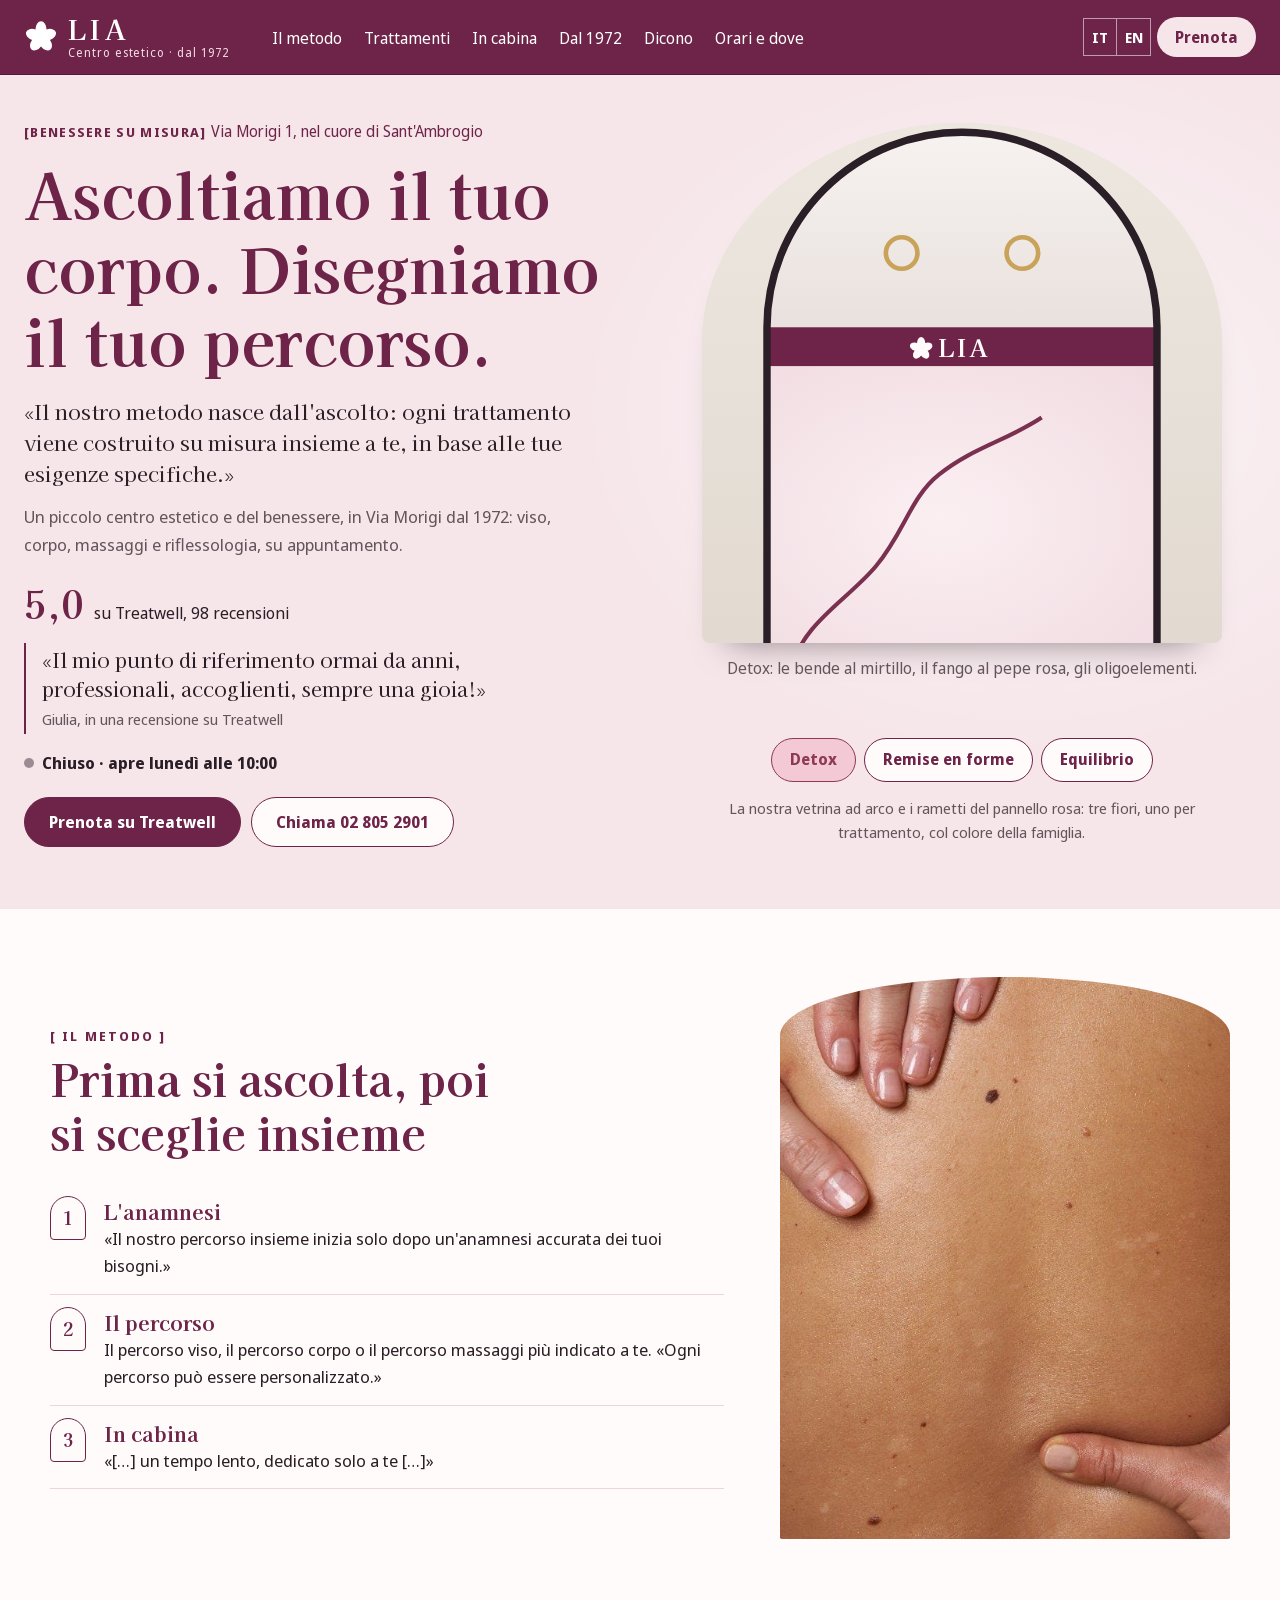
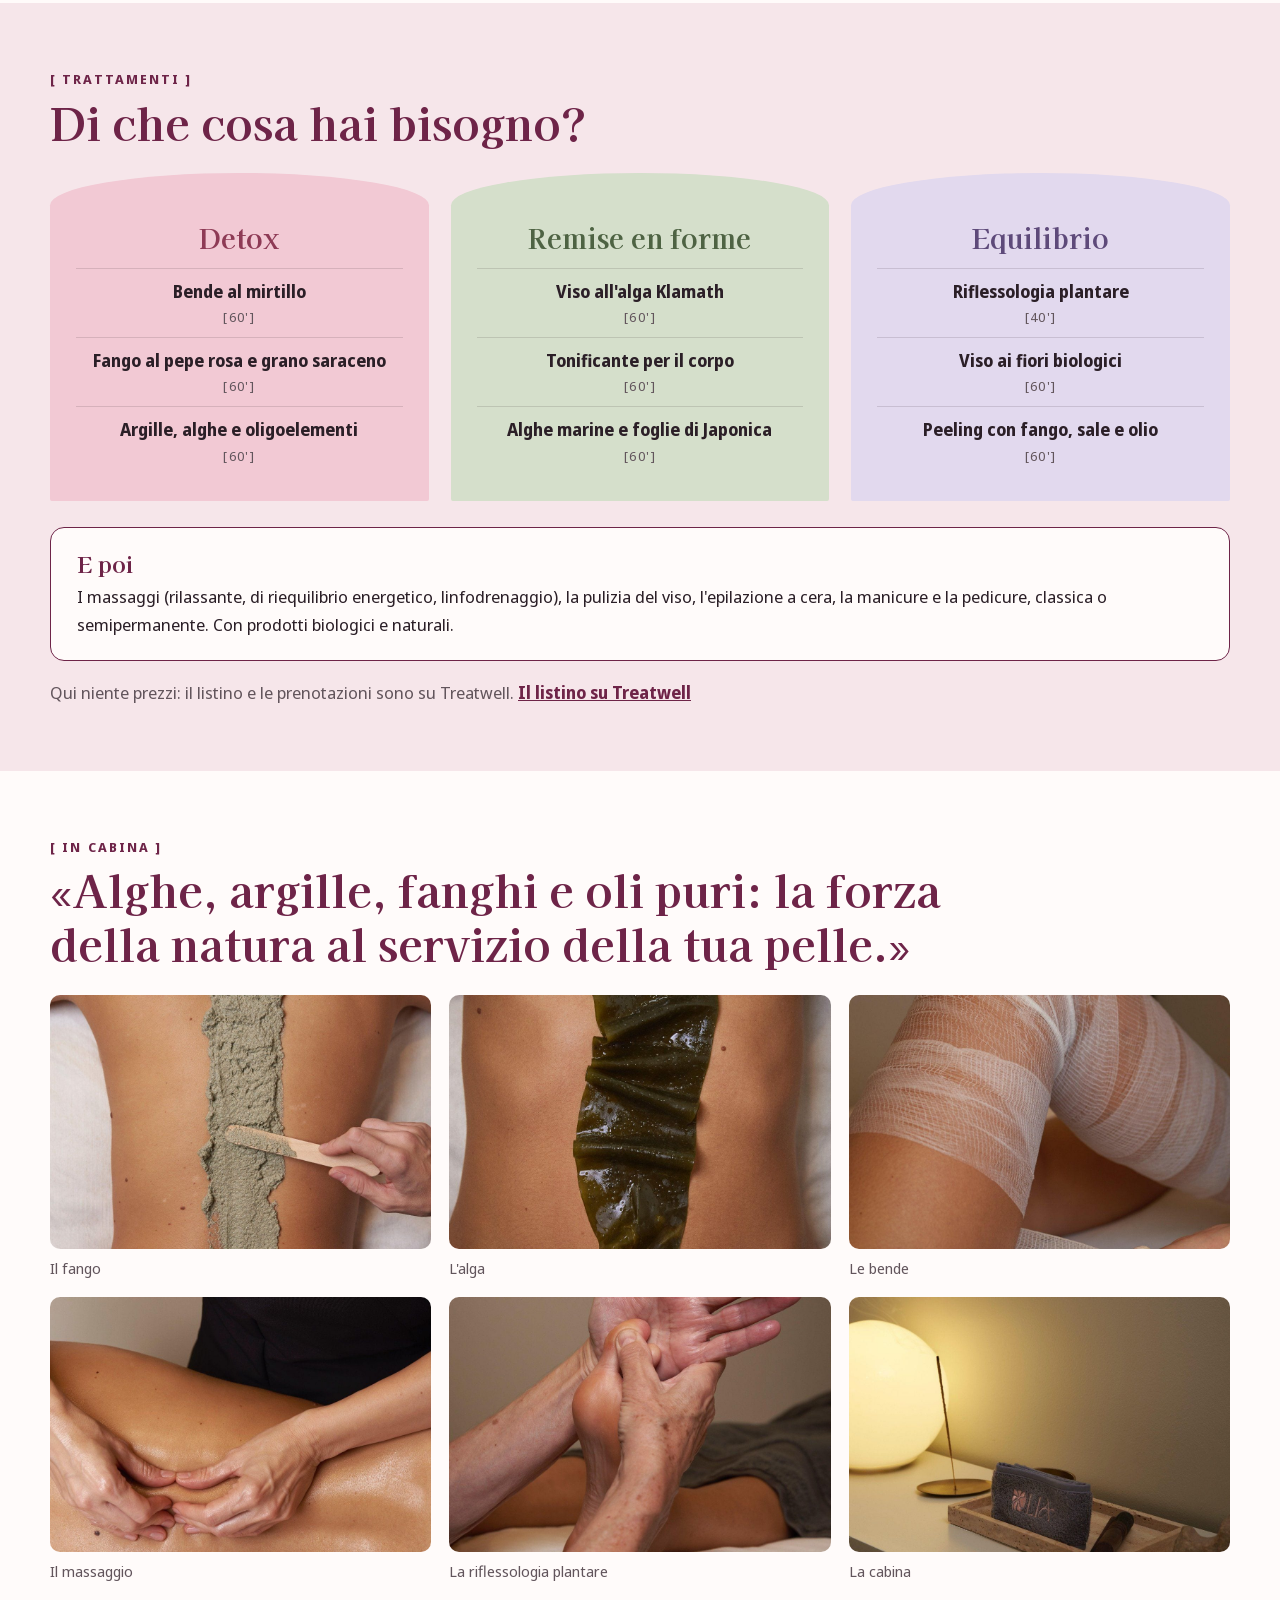
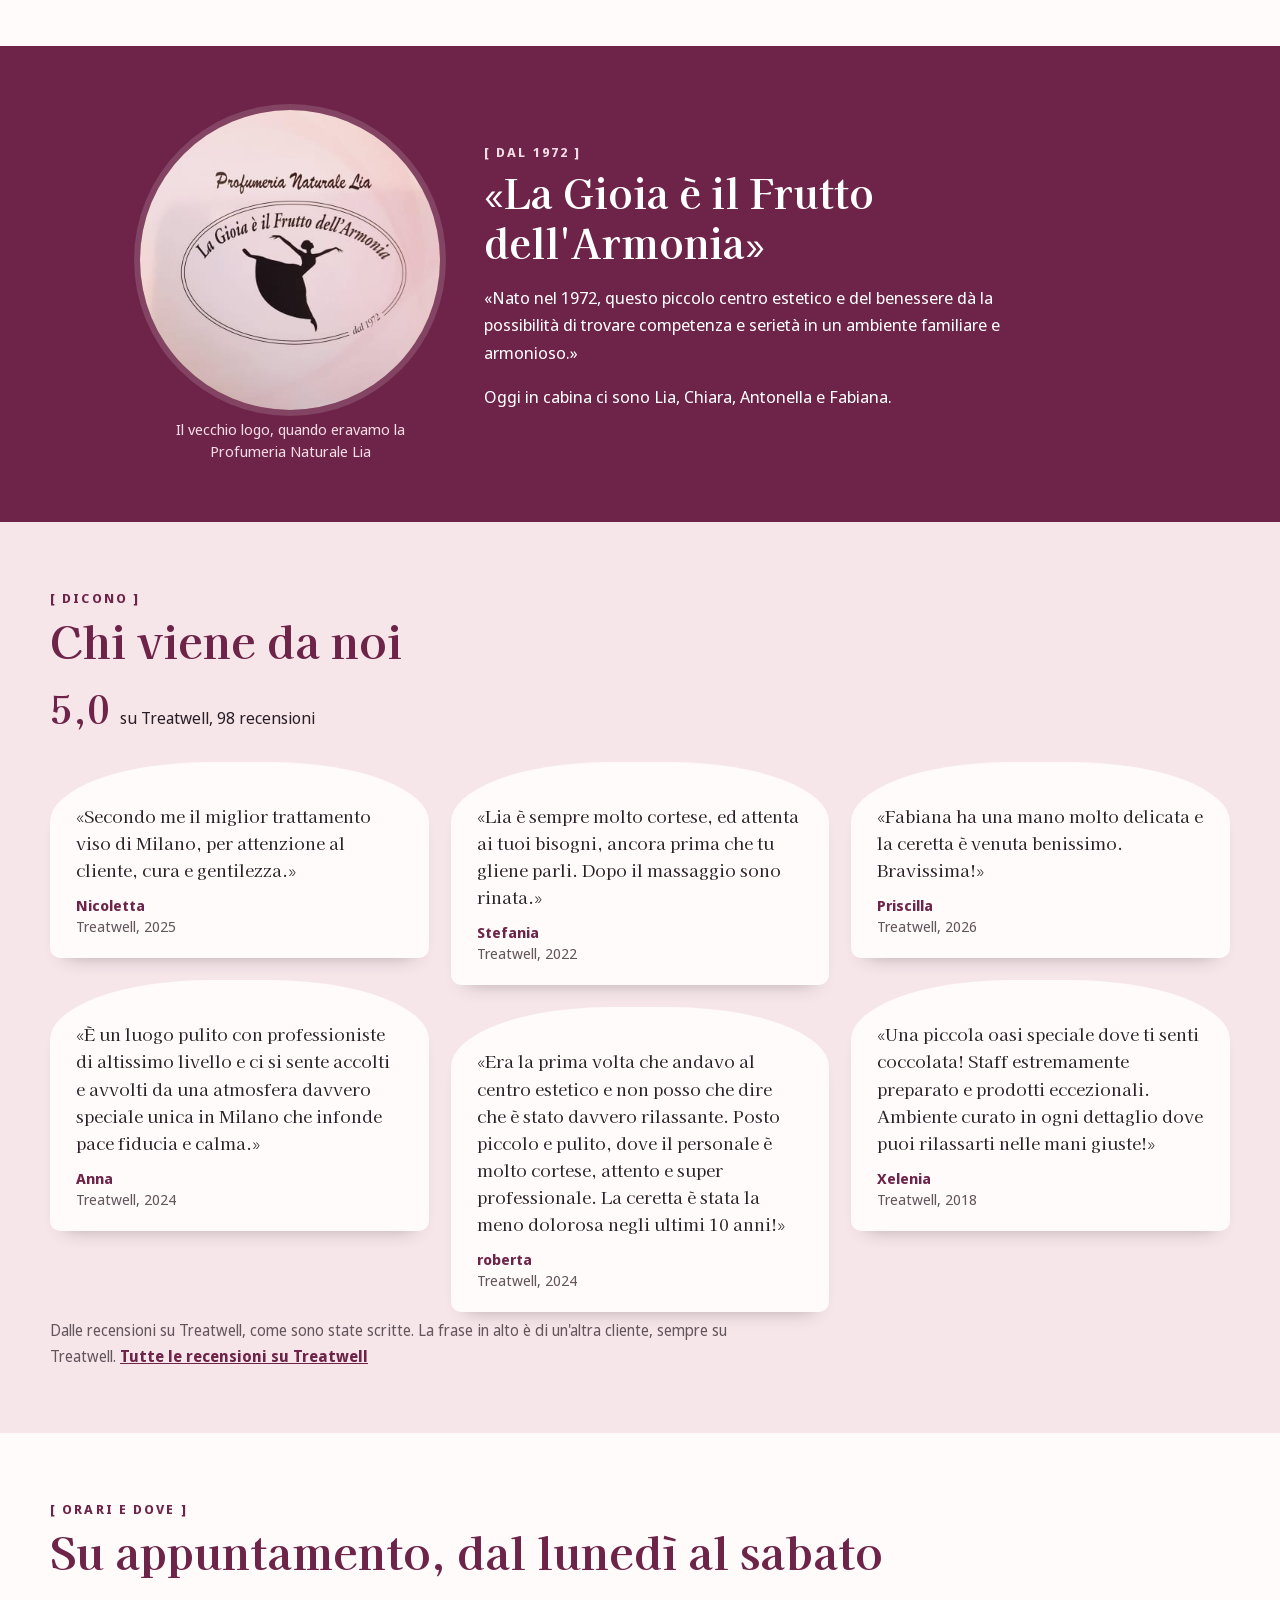
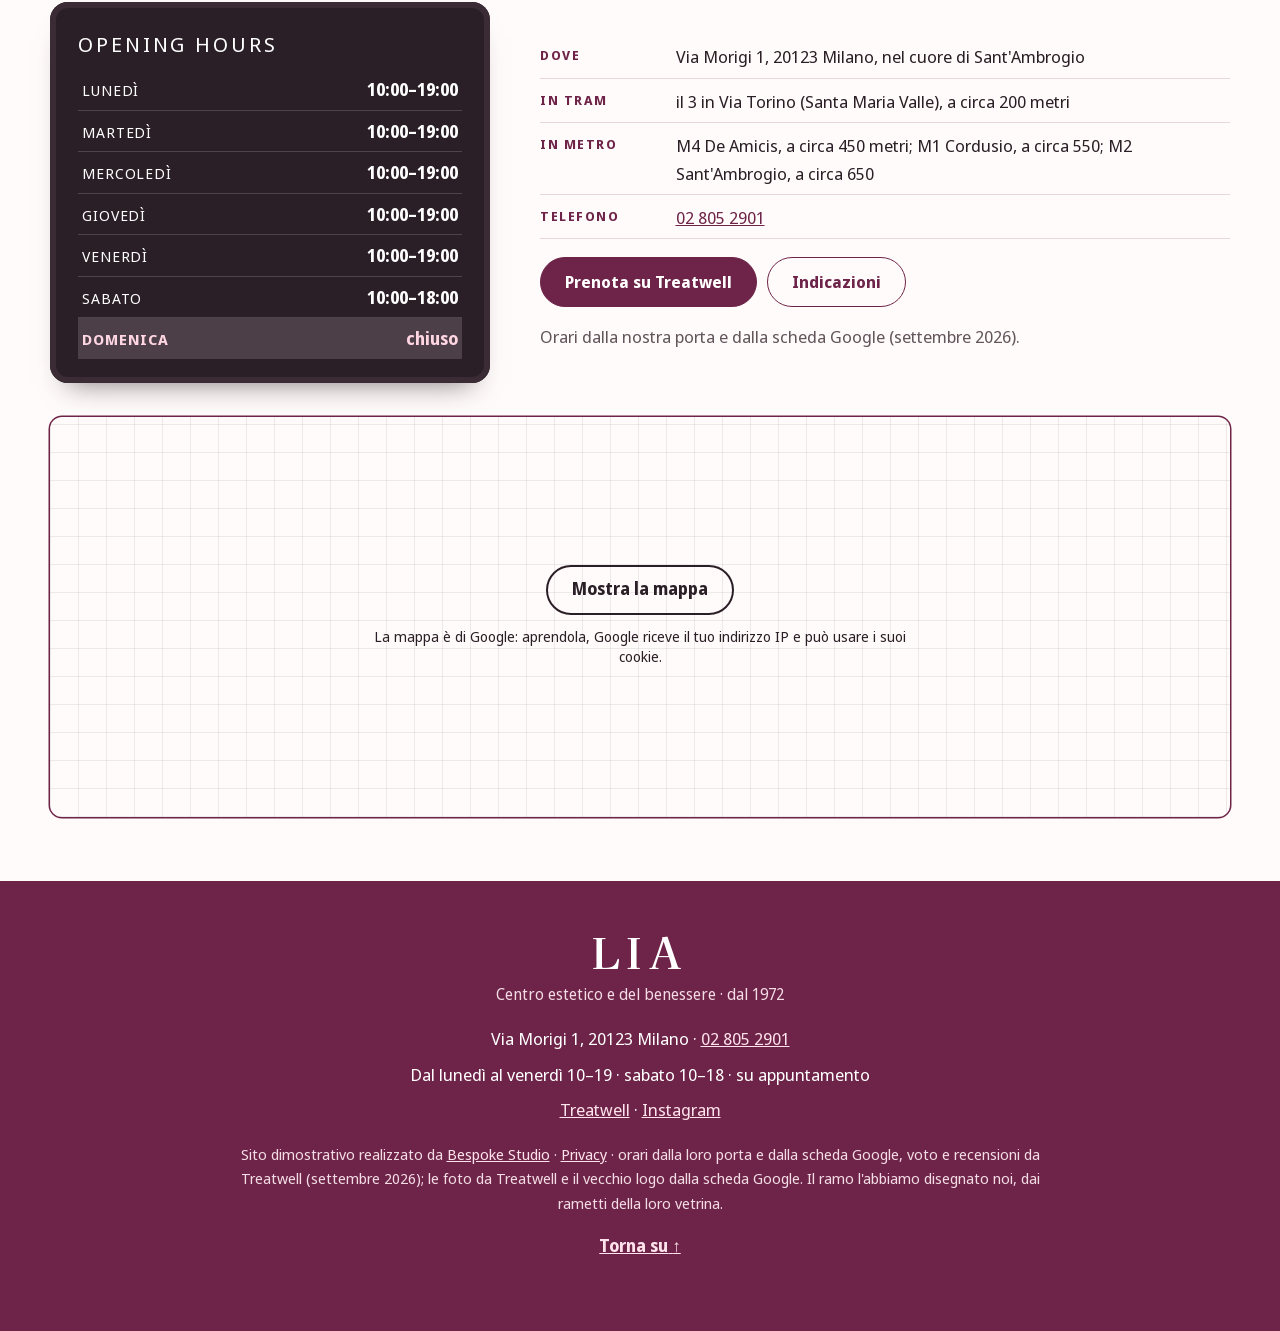
==== commit 95429896: "Privacy e pulizia: caratteri sul sito, mappa al clic, informativa, noindex - caratteri copiati nel s" ====
--- a/index.html
+++ b/index.html
@@ -3,6 +3,7 @@
 <head>
 <meta charset="utf-8">
 <meta name="viewport" content="width=device-width, initial-scale=1">
+<meta name="robots" content="noindex">
 <script>(function(){var r=document.documentElement;r.classList.remove('no-js');
 /* la firma: finché main.js non parte c'è la vetrina col pannello vuoto; se il codice non arriva, dopo 2,5 s il ramo fiorito */
 try{if(!matchMedia('(prefers-reduced-motion: reduce)').matches){r.classList.add('firma-attesa');window.__attesaPercorso=setTimeout(function(){r.classList.remove('firma-attesa')},2500)}}catch(e){}})()</script>
@@ -20,15 +21,60 @@
 <link rel="icon" href="img/favicon.svg" type="image/svg+xml">
 <link rel="icon" href="img/favicon-32.png" sizes="32x32" type="image/png">
 <link rel="apple-touch-icon" href="img/apple-touch-icon.png">
-<link rel="preconnect" href="https://fonts.googleapis.com">
-<link rel="preconnect" href="https://fonts.gstatic.com" crossorigin>
-<link href="https://fonts.googleapis.com/css2?family=Kaisei+Decol:wght@400;700&amp;family=Noto+Sans+Display:wght@400;700&amp;display=swap" rel="stylesheet">
+<link rel="stylesheet" href="fonts/fonts.css?v=1">
 <link rel="stylesheet" href="css/styles.css?v=1">
 <script src="https://cdn.jsdelivr.net/npm/gsap@3.12.5/dist/gsap.min.js" defer></script>
 <script src="https://cdn.jsdelivr.net/npm/gsap@3.12.5/dist/ScrollTrigger.min.js" defer></script>
 <script src="js/main.js?v=1" defer></script>
 <script type="application/ld+json">
-{"@context":"https://schema.org","@type":"BeautySalon","name":"Centro Estetico Lia","description":"Centro estetico e del benessere dal 1972 nel cuore di Sant'Ambrogio: percorsi su misura per viso e corpo, massaggi, riflessologia plantare, epilazione a cera, manicure e pedicure.","url":"https://rotenzark.github.io/centro-estetico-lia/","image":"https://rotenzark.github.io/centro-estetico-lia/img/og.jpg","telephone":"+39 02 805 2901","address":{"@type":"PostalAddress","streetAddress":"Via Morigi 1","postalCode":"20123","addressLocality":"Milano","addressRegion":"MI","addressCountry":"IT"},"geo":{"@type":"GeoCoordinates","latitude":45.4622678,"longitude":9.1812846},"openingHoursSpecification":[{"@type":"OpeningHoursSpecification","dayOfWeek":["Monday","Tuesday","Wednesday","Thursday","Friday"],"opens":"10:00","closes":"19:00"},{"@type":"OpeningHoursSpecification","dayOfWeek":["Saturday"],"opens":"10:00","closes":"18:00"}],"aggregateRating":{"@type":"AggregateRating","ratingValue":"5.0","reviewCount":"98","bestRating":"5"},"sameAs":["https://www.treatwell.it/salone/centro-estetico-lia/","https://www.instagram.com/centroesteticolia/"]}
+{
+  "@context": "https://schema.org",
+  "@type": "BeautySalon",
+  "name": "Centro Estetico Lia",
+  "description": "Centro estetico e del benessere dal 1972 nel cuore di Sant'Ambrogio: percorsi su misura per viso e corpo, massaggi, riflessologia plantare, epilazione a cera, manicure e pedicure.",
+  "url": "https://rotenzark.github.io/centro-estetico-lia/",
+  "image": "https://rotenzark.github.io/centro-estetico-lia/img/og.jpg",
+  "telephone": "+39 02 805 2901",
+  "address": {
+    "@type": "PostalAddress",
+    "streetAddress": "Via Morigi 1",
+    "postalCode": "20123",
+    "addressLocality": "Milano",
+    "addressRegion": "MI",
+    "addressCountry": "IT"
+  },
+  "geo": {
+    "@type": "GeoCoordinates",
+    "latitude": 45.4622678,
+    "longitude": 9.1812846
+  },
+  "openingHoursSpecification": [
+    {
+      "@type": "OpeningHoursSpecification",
+      "dayOfWeek": [
+        "Monday",
+        "Tuesday",
+        "Wednesday",
+        "Thursday",
+        "Friday"
+      ],
+      "opens": "10:00",
+      "closes": "19:00"
+    },
+    {
+      "@type": "OpeningHoursSpecification",
+      "dayOfWeek": [
+        "Saturday"
+      ],
+      "opens": "10:00",
+      "closes": "18:00"
+    }
+  ],
+  "sameAs": [
+    "https://www.treatwell.it/salone/centro-estetico-lia/",
+    "https://www.instagram.com/centroesteticolia/"
+  ]
+}
 </script>
 </head>
 <body>
@@ -81,7 +127,7 @@
       <p class="apertura__frase" data-i18n="h.testo">Un piccolo centro estetico e del benessere, in Via Morigi dal 1972: viso, corpo, massaggi e riflessologia, su appuntamento.</p>
       <p class="voto"><b class="voto__n">5,0</b> <span class="voto__su" data-i18n="h.voto">su Treatwell, 98 recensioni</span></p>
       <blockquote class="citazione">
-        <p>«Il mio punto di riferimento ormai da anni, professionali, accoglienti, sempre una gioia!»</p>
+        <p lang="it">«Il mio punto di riferimento ormai da anni, professionali, accoglienti, sempre una gioia!»</p>
         <footer data-i18n="h.chi">Giulia, in una recensione su Treatwell</footer>
       </blockquote>
       <p class="stato" id="orarioStato">Dal lunedì al sabato, su appuntamento</p>
@@ -211,11 +257,11 @@
     <h2 id="diconoT" class="capitolo__titolo" data-i18n="d.titolo">Chi viene da noi</h2>
     <p class="voto voto--sezione"><b class="voto__n">5,0</b> <span class="voto__su" data-i18n="d.voto">su Treatwell, 98 recensioni</span></p>
     <ul class="recensioni">
-      <li class="recensione reveal"><p class="recensione__testo">«Secondo me il miglior trattamento viso di Milano, per attenzione al cliente, cura e gentilezza.»</p><p class="recensione__chi"><b>Nicoletta</b> <span data-i18n="d.t25">Treatwell, 2025</span></p></li>
-      <li class="recensione reveal"><p class="recensione__testo">«È un luogo pulito con professioniste di altissimo livello e ci si sente accolti e avvolti da una atmosfera davvero speciale unica in Milano che infonde pace fiducia e calma.»</p><p class="recensione__chi"><b>Anna</b> <span data-i18n="d.t24">Treatwell, 2024</span></p></li>
-      <li class="recensione reveal"><p class="recensione__testo">«Lia è sempre molto cortese, ed attenta ai tuoi bisogni, ancora prima che tu gliene parli. Dopo il massaggio sono rinata.»</p><p class="recensione__chi"><b>Stefania</b> <span data-i18n="d.t22">Treatwell, 2022</span></p></li>
-      <li class="recensione reveal"><p class="recensione__testo">«Era la prima volta che andavo al centro estetico e non posso che dire che è stato davvero rilassante. Posto piccolo e pulito, dove il personale è molto cortese, attento e super professionale. La ceretta è stata la meno dolorosa negli ultimi 10 anni!»</p><p class="recensione__chi"><b>roberta</b> <span data-i18n="d.t24">Treatwell, 2024</span></p></li>
-      <li class="recensione reveal"><p class="recensione__testo">«Fabiana ha una mano molto delicata e la ceretta è venuta benissimo. Bravissima!»</p><p class="recensione__chi"><b>Priscilla</b> <span data-i18n="d.t26">Treatwell, 2026</span></p></li>
+      <li class="recensione reveal"><p lang="it" class="recensione__testo">«Secondo me il miglior trattamento viso di Milano, per attenzione al cliente, cura e gentilezza.»</p><p class="recensione__chi"><b>Nicoletta</b> <span data-i18n="d.t25">Treatwell, 2025</span></p></li>
+      <li class="recensione reveal"><p lang="it" class="recensione__testo">«È un luogo pulito con professioniste di altissimo livello e ci si sente accolti e avvolti da una atmosfera davvero speciale unica in Milano che infonde pace fiducia e calma.»</p><p class="recensione__chi"><b>Anna</b> <span data-i18n="d.t24">Treatwell, 2024</span></p></li>
+      <li class="recensione reveal"><p lang="it" class="recensione__testo">«Lia è sempre molto cortese, ed attenta ai tuoi bisogni, ancora prima che tu gliene parli. Dopo il massaggio sono rinata.»</p><p class="recensione__chi"><b>Stefania</b> <span data-i18n="d.t22">Treatwell, 2022</span></p></li>
+      <li class="recensione reveal"><p lang="it" class="recensione__testo">«Era la prima volta che andavo al centro estetico e non posso che dire che è stato davvero rilassante. Posto piccolo e pulito, dove il personale è molto cortese, attento e super professionale. La ceretta è stata la meno dolorosa negli ultimi 10 anni!»</p><p class="recensione__chi"><b>roberta</b> <span data-i18n="d.t24">Treatwell, 2024</span></p></li>
+      <li class="recensione reveal"><p lang="it" class="recensione__testo">«Fabiana ha una mano molto delicata e la ceretta è venuta benissimo. Bravissima!»</p><p class="recensione__chi"><b>Priscilla</b> <span data-i18n="d.t26">Treatwell, 2026</span></p></li>
       <li class="recensione reveal"><p class="recensione__testo">«Una piccola oasi speciale dove ti senti coccolata! Staff estremamente preparato e prodotti eccezionali. Ambiente curato in ogni dettaglio dove puoi rilassarti nelle mani giuste!»</p><p class="recensione__chi"><b>Xelenia</b> <span data-i18n="d.t18">Treatwell, 2018</span></p></li>
     </ul>
     <p class="dicono__nota"><span data-i18n="d.nota">Dalle recensioni su Treatwell, come sono state scritte. La frase in alto è di un'altra cliente, sempre su Treatwell.</span> <a href="https://www.treatwell.it/salone/centro-estetico-lia/" target="_blank" rel="noopener" data-i18n="d.tutte">Tutte le recensioni su Treatwell</a></p>
@@ -250,7 +296,7 @@
       </div>
     </div>
     <div class="cartina reveal">
-      <iframe title="Mappa: Centro Estetico Lia, Via Morigi 1, Milano" data-i18n-title="w.mappa" src="https://maps.google.com/maps?q=Centro%20Estetico%20Lia%2C%20Via%20Morigi%201%2C%2020123%20Milano&amp;z=16&amp;output=embed" width="600" height="400" loading="lazy" referrerpolicy="no-referrer-when-downgrade"></iframe>
+      <div class="mappa-clic" data-mappa-clic style="--mappa-h: 400px"><template><iframe title="Mappa: Centro Estetico Lia, Via Morigi 1, Milano" data-i18n-title="w.mappa" src="https://maps.google.com/maps?q=Centro%20Estetico%20Lia%2C%20Via%20Morigi%201%2C%2020123%20Milano&amp;z=16&amp;output=embed" width="600" height="400" loading="lazy" referrerpolicy="no-referrer-when-downgrade"></iframe></template><div class="mappa-clic__velo"><a class="mappa-clic__btn" href="https://www.google.com/maps/dir/?api=1&amp;destination=Centro+Estetico+Lia%2C+Via+Morigi+1%2C+20123+Milano" target="_blank" rel="noopener">Mostra la mappa</a><p class="mappa-clic__nota">La mappa è di Google: aprendola, Google riceve il tuo indirizzo IP e può usare i suoi cookie.</p></div></div>
     </div>
   </section>
 
@@ -263,7 +309,7 @@
     <p class="piede__dove">Via Morigi 1, 20123 Milano · <a href="tel:+39028052901" class="intero">02 805 2901</a></p>
     <p class="piede__orario" data-i18n="f2.orario">Dal lunedì al venerdì 10–19 · sabato 10–18 · su appuntamento</p>
     <p class="piede__social"><a href="https://www.treatwell.it/salone/centro-estetico-lia/" target="_blank" rel="noopener">Treatwell</a> · <a href="https://www.instagram.com/centroesteticolia/" target="_blank" rel="noopener">Instagram</a></p>
-    <p class="piede__cred" data-i18n="f2.cred">Sito dimostrativo realizzato da <a href="https://bespokestud.io" rel="noopener">Bespoke Studio</a> · orari dalla loro porta e dalla scheda Google, voto e recensioni da Treatwell (settembre 2026); le foto da Treatwell e il vecchio logo dalla scheda Google. Il ramo l'abbiamo disegnato noi, dai rametti della loro vetrina.</p>
+    <p class="piede__cred" data-i18n="f2.cred">Sito dimostrativo realizzato da <a href="https://bespokestud.io" rel="noopener">Bespoke Studio</a> · <a href="privacy.html">Privacy</a> · orari dalla loro porta e dalla scheda Google, voto e recensioni da Treatwell (settembre 2026); le foto da Treatwell e il vecchio logo dalla scheda Google. Il ramo l'abbiamo disegnato noi, dai rametti della loro vetrina.</p>
     <p><a class="piede__su" href="#inizio"><span data-i18n="f2.su">Torna su</span> <span class="freccia" aria-hidden="true">↑</span></a></p>
   </div>
 </footer>
@@ -278,5 +324,6 @@
   <img id="lightboxImg" src="" alt="">
 </div>
 
+<script src="js/mappa-clic.js?v=1" defer></script>
 </body>
 </html>
--- a/fonts/fonts.css
+++ b/fonts/fonts.css
@@ -0,0 +1,2115 @@
+/* Caratteri ospitati sul sito: nessuna richiesta a Google Fonts o Fontshare (giro privacy 1/10/2026). Licenze in LICENSE.txt. */
+@font-face {
+  font-family: 'Kaisei Decol';
+  font-style: normal;
+  font-weight: 400;
+  font-display: swap;
+  src: url(kaiseidecol-v11-bMrwmSqP45sidWf3QmfFW6iyXjkf2XLRwM8C_3lcBLoqQF14cHSwsFA.0.woff2) format('woff2');
+  unicode-range: U+25ee8, U+25f23, U+25f5c, U+25fd4, U+25fe0, U+25ffb, U+2600c, U+26017, U+26060, U+260ed, U+26222, U+2626a, U+26270, U+26286, U+2634c, U+26402, U+2667e, U+266b0, U+2671d, U+268dd, U+268ea, U+26951, U+2696f, U+26999, U+269dd, U+26a1e, U+26a58, U+26a8c, U+26ab7, U+26aff, U+26c29, U+26c73, U+26c9e, U+26cdd, U+26e40, U+26e65, U+26f94, U+26ff6-26ff8, U+270f4, U+2710d, U+27139, U+273da-273db, U+273fe, U+27410, U+27449, U+27614-27615, U+27631, U+27684, U+27693, U+2770e, U+27723, U+27752, U+278b2, U+27985, U+279b4, U+27a84, U+27bb3, U+27bbe, U+27bc7, U+27c3c, U+27cb8, U+27d73, U+27da0, U+27e10, U+27eaf, U+27fb7, U+2808a, U+280bb, U+28277, U+28282, U+282f3, U+283cd, U+2840c, U+28455, U+284dc, U+2856b, U+285c8-285c9, U+286d7, U+286fa, U+28946, U+28949, U+2896b, U+28987-28988, U+289ba-289bb, U+28a1e, U+28a29, U+28a43, U+28a71, U+28a99, U+28acd, U+28add, U+28ae4, U+28bc1, U+28bef, U+28cdd, U+28d10, U+28d71, U+28dfb, U+28e0f, U+28e17, U+28e1f, U+28e36, U+28e89, U+28eeb, U+28ef6, U+28f32, U+28ff8, U+292a0, U+292b1, U+29490, U+295cf, U+2967f, U+296f0, U+29719, U+29750, U+29810, U+298c6, U+29a72, U+29d4b, U+29ddb, U+29e15, U+29e3d, U+29e49, U+29e8a, U+29ec4, U+29edb, U+29ee9, U+29fce, U+29fd7, U+2a01a, U+2a02f, U+2a082, U+2a0f9, U+2a190, U+2a2b2, U+2a38c, U+2a437, U+2a5f1, U+2a602, U+2a61a, U+2a6b2, U+2a9e6, U+2b746, U+2b751, U+2b753, U+2b75a, U+2b75c, U+2b765, U+2b776-2b777, U+2b77c, U+2b782, U+2b789, U+2b78b, U+2b78e, U+2b794, U+2b7ac, U+2b7af, U+2b7bd, U+2b7c9, U+2b7cf, U+2b7d2, U+2b7d8, U+2b7f0, U+2b80d, U+2b817, U+2b81a, U+2d544, U+2e278, U+2e569, U+2e6ea, U+2f804, U+2f80f, U+2f815, U+2f818, U+2f81a, U+2f822, U+2f828, U+2f82c, U+2f833, U+2f83f, U+2f846, U+2f852, U+2f862, U+2f86d, U+2f873, U+2f877, U+2f884, U+2f899-2f89a, U+2f8a6, U+2f8ac, U+2f8b2, U+2f8b6, U+2f8d3, U+2f8db-2f8dc, U+2f8e1, U+2f8e5, U+2f8ea, U+2f8ed, U+2f8fc, U+2f903, U+2f90b, U+2f90f, U+2f91a, U+2f920-2f921, U+2f945, U+2f947, U+2f96c, U+2f995, U+2f9d0, U+2f9de-2f9df, U+2f9f4;
+}
+@font-face {
+  font-family: 'Kaisei Decol';
+  font-style: normal;
+  font-weight: 400;
+  font-display: swap;
+  src: url(kaiseidecol-v11-bMrwmSqP45sidWf3QmfFW6iyXjkf2XLRwM8C_3lcBLoqQF14cHSwsFA.1.woff2) format('woff2');
+  unicode-range: U+1f235-1f23b, U+1f240-1f248, U+1f250-1f251, U+2000b, U+20089-2008a, U+200a2, U+200a4, U+200b0, U+200f5, U+20158, U+201a2, U+20213, U+2032b, U+20371, U+20381, U+203f9, U+2044a, U+20509, U+2053f, U+205b1, U+205d6, U+20611, U+20628, U+206ec, U+2074f, U+207c8, U+20807, U+2083a, U+208b9, U+2090e, U+2097c, U+20984, U+2099d, U+20a64, U+20ad3, U+20b1d, U+20b9f, U+20bb7, U+20d45, U+20d58, U+20de1, U+20e64, U+20e6d, U+20e95, U+20f5f, U+21201, U+2123d, U+21255, U+21274, U+2127b, U+212d7, U+212e4, U+212fd, U+2131b, U+21336, U+21344, U+213c4, U+2146d-2146e, U+215d7, U+21647, U+216b4, U+21706, U+21742, U+218bd, U+219c3, U+21a1a, U+21c56, U+21d2d, U+21d45, U+21d62, U+21d78, U+21d92, U+21d9c, U+21da1, U+21db7, U+21de0, U+21e33-21e34, U+21f1e, U+21f76, U+21ffa, U+2217b, U+22218, U+2231e, U+223ad, U+22609, U+226f3, U+2285b, U+228ab, U+2298f, U+22ab8, U+22b46, U+22b4f-22b50, U+22ba6, U+22c1d, U+22c24, U+22de1, U+22e42, U+22feb, U+231b6, U+231c3-231c4, U+231f5, U+23372, U+233cc, U+233d0, U+233d2-233d3, U+233d5, U+233da, U+233df, U+233e4, U+233fe, U+2344a-2344b, U+23451, U+23465, U+234e4, U+2355a, U+23594, U+235c4, U+23638-2363a, U+23647, U+2370c, U+2371c, U+2373f, U+23763-23764, U+237e7, U+237f1, U+237ff, U+23824, U+2383d, U+23a98, U+23c7f, U+23cbe, U+23cfe, U+23d00, U+23d0e, U+23d40, U+23dd3, U+23df9-23dfa, U+23f7e, U+2404b, U+24096, U+24103, U+241c6, U+241fe, U+242ee, U+243bc, U+243d0, U+24629, U+246a5, U+247f1, U+24896, U+248e9, U+24a4d, U+24b56, U+24b6f, U+24c16, U+24d14, U+24e04, U+24e0e, U+24e37, U+24e6a, U+24e8b, U+24ff2, U+2504a, U+25055, U+25122, U+251a9, U+251cd, U+251e5, U+2521e, U+2524c, U+2542e, U+2548e, U+254d9, U+2550e, U+255a7, U+2567f, U+25771, U+257a9, U+257b4, U+25874, U+259c4, U+259cc, U+259d4, U+25ad7, U+25ae3-25ae4, U+25af1, U+25bb2, U+25c4b, U+25c64, U+25da1, U+25e2e, U+25e56, U+25e62, U+25e65, U+25ec2, U+25ed8;
+}
+@font-face {
+  font-family: 'Kaisei Decol';
+  font-style: normal;
+  font-weight: 400;
+  font-display: swap;
+  src: url(kaiseidecol-v11-bMrwmSqP45sidWf3QmfFW6iyXjkf2XLRwM8C_3lcBLoqQF14cHSwsFA.2.woff2) format('woff2');
+  unicode-range: U+ffd7, U+ffda-ffdc, U+ffe0-ffe2, U+ffe4, U+ffe6, U+ffe8-ffee, U+1f100-1f10c, U+1f110-1f16c, U+1f170-1f1ac, U+1f200-1f202, U+1f210-1f234;
+}
+@font-face {
+  font-family: 'Kaisei Decol';
+  font-style: normal;
+  font-weight: 400;
+  font-display: swap;
+  src: url(kaiseidecol-v11-bMrwmSqP45sidWf3QmfFW6iyXjkf2XLRwM8C_3lcBLoqQF14cHSwsFA.3.woff2) format('woff2');
+  unicode-range: U+fa10, U+fa12-fa6d, U+fb00-fb04, U+fe10-fe19, U+fe30-fe42, U+fe44-fe52, U+fe54-fe66, U+fe68-fe6b, U+ff02, U+ff04, U+ff07, U+ff51, U+ff5b, U+ff5d, U+ff5f-ff60, U+ff66, U+ff69, U+ff87, U+ffa1-ffbe, U+ffc2-ffc7, U+ffca-ffcf, U+ffd2-ffd6;
+}
+@font-face {
+  font-family: 'Kaisei Decol';
+  font-style: normal;
+  font-weight: 400;
+  font-display: swap;
+  src: url(kaiseidecol-v11-bMrwmSqP45sidWf3QmfFW6iyXjkf2XLRwM8C_3lcBLoqQF14cHSwsFA.4.woff2) format('woff2');
+  unicode-range: U+f92d-f959, U+f95b-f9f2, U+f9f4-fa0b, U+fa0e-fa0f;
+}
+@font-face {
+  font-family: 'Kaisei Decol';
+  font-style: normal;
+  font-weight: 400;
+  font-display: swap;
+  src: url(kaiseidecol-v11-bMrwmSqP45sidWf3QmfFW6iyXjkf2XLRwM8C_3lcBLoqQF14cHSwsFA.5.woff2) format('woff2');
+  unicode-range: U+9e8b-9e8c, U+9e8e-9e8f, U+9e91-9e92, U+9e95-9e96, U+9e98, U+9e9b, U+9e9d-9e9e, U+9ea4-9ea5, U+9ea8-9eaa, U+9eac-9eb0, U+9eb3-9eb5, U+9eb8, U+9ebc-9ebf, U+9ec3, U+9ec6, U+9ec8, U+9ecb-9ecd, U+9ecf-9ed1, U+9ed4-9ed5, U+9ed8, U+9edb-9ee0, U+9ee4-9ee5, U+9ee7-9ee8, U+9eec-9ef2, U+9ef4-9ef9, U+9efb-9eff, U+9f02-9f03, U+9f07-9f09, U+9f0e-9f12, U+9f14-9f17, U+9f19-9f1b, U+9f1f-9f22, U+9f26, U+9f2a-9f2c, U+9f2f, U+9f31-9f32, U+9f34, U+9f37, U+9f39-9f3a, U+9f3c-9f3f, U+9f41, U+9f43-9f47, U+9f4a, U+9f4e-9f50, U+9f52-9f58, U+9f5a, U+9f5d-9f61, U+9f63, U+9f66-9f6a, U+9f6c-9f73, U+9f75-9f77, U+9f7a, U+9f7d, U+9f7f, U+9f8f-9f92, U+9f94-9f97, U+9f99, U+9f9c-9fa3, U+9fa5, U+9fb4, U+9fbc-9fc2, U+9fc4, U+9fc6, U+9fcc, U+f900-f92c;
+}
+@font-face {
+  font-family: 'Kaisei Decol';
+  font-style: normal;
+  font-weight: 400;
+  font-display: swap;
+  src: url(kaiseidecol-v11-bMrwmSqP45sidWf3QmfFW6iyXjkf2XLRwM8C_3lcBLoqQF14cHSwsFA.6.woff2) format('woff2');
+  unicode-range: U+9c3e, U+9c41, U+9c43-9c4a, U+9c4e-9c50, U+9c52-9c54, U+9c56, U+9c58, U+9c5a-9c61, U+9c63, U+9c65, U+9c67-9c6b, U+9c6d-9c6e, U+9c70, U+9c72, U+9c75-9c78, U+9c7a-9c7c, U+9ce6-9ce7, U+9ceb-9cec, U+9cf0, U+9cf2, U+9cf6-9cf7, U+9cf9, U+9d02-9d03, U+9d06-9d09, U+9d0b, U+9d0e, U+9d11-9d12, U+9d15, U+9d17-9d18, U+9d1b-9d1f, U+9d23, U+9d26, U+9d2a-9d2c, U+9d2f-9d30, U+9d32-9d34, U+9d3a, U+9d3c-9d3f, U+9d41-9d48, U+9d4a, U+9d50-9d54, U+9d59, U+9d5d-9d65, U+9d69-9d6c, U+9d6f-9d70, U+9d72-9d73, U+9d76-9d77, U+9d7a-9d7c, U+9d7e, U+9d83-9d84, U+9d86-9d87, U+9d89-9d8a, U+9d8d-9d8e, U+9d92-9d93, U+9d95-9d9a, U+9da1, U+9da4, U+9da9-9dac, U+9dae, U+9db1-9db2, U+9db5, U+9db8-9dbd, U+9dbf-9dc4, U+9dc6-9dc7, U+9dc9-9dca, U+9dcf, U+9dd3-9dd7, U+9dd9-9dda, U+9dde-9de0, U+9de3, U+9de5-9de7, U+9de9, U+9deb, U+9ded-9df0, U+9df3-9df4, U+9df8, U+9dfd-9dfe, U+9e02, U+9e07, U+9e0a, U+9e0d-9e0e, U+9e10-9e12, U+9e15-9e16, U+9e19-9e1f, U+9e75, U+9e79-9e7d, U+9e80-9e85, U+9e87-9e88;
+}
+@font-face {
+  font-family: 'Kaisei Decol';
+  font-style: normal;
+  font-weight: 400;
+  font-display: swap;
+  src: url(kaiseidecol-v11-bMrwmSqP45sidWf3QmfFW6iyXjkf2XLRwM8C_3lcBLoqQF14cHSwsFA.7.woff2) format('woff2');
+  unicode-range: U+9ae5-9ae7, U+9ae9, U+9aeb-9aec, U+9aee-9aef, U+9af1-9af5, U+9af7, U+9af9-9afb, U+9afd, U+9aff-9b06, U+9b08-9b09, U+9b0b-9b0e, U+9b10, U+9b12, U+9b16, U+9b18-9b1d, U+9b1f-9b20, U+9b22-9b23, U+9b25-9b2f, U+9b32-9b35, U+9b37, U+9b39-9b3b, U+9b3d, U+9b43-9b44, U+9b48, U+9b4b-9b4f, U+9b51, U+9b55-9b58, U+9b5b, U+9b5e, U+9b61, U+9b63, U+9b65-9b66, U+9b68, U+9b6a-9b6f, U+9b72-9b79, U+9b7f-9b80, U+9b83-9b87, U+9b89-9b8b, U+9b8d, U+9b8f-9b94, U+9b96-9b97, U+9b9a, U+9b9d-9ba0, U+9ba6-9ba7, U+9ba9-9baa, U+9bac, U+9bb0-9bb2, U+9bb4, U+9bb7-9bb9, U+9bbb-9bbc, U+9bbe-9bc1, U+9bc6-9bc8, U+9bca, U+9bce-9bd2, U+9bd4, U+9bd7-9bd8, U+9bdd, U+9bdf, U+9be1-9be5, U+9be7, U+9bea-9beb, U+9bee-9bf3, U+9bf5, U+9bf7-9bfa, U+9bfd, U+9bff-9c00, U+9c02, U+9c04, U+9c06, U+9c08-9c0d, U+9c0f-9c16, U+9c18-9c1e, U+9c21-9c2a, U+9c2d-9c32, U+9c35-9c37, U+9c39-9c3a, U+9c3d;
+}
+@font-face {
+  font-family: 'Kaisei Decol';
+  font-style: normal;
+  font-weight: 400;
+  font-display: swap;
+  src: url(kaiseidecol-v11-bMrwmSqP45sidWf3QmfFW6iyXjkf2XLRwM8C_3lcBLoqQF14cHSwsFA.8.woff2) format('woff2');
+  unicode-range: U+98eb, U+98ed-98ee, U+98f0-98f1, U+98f3, U+98f6, U+9902, U+9907-9909, U+9911-9912, U+9914-9918, U+991a-9922, U+9924, U+9926-9927, U+992b-992c, U+992e, U+9931-9935, U+9939-993e, U+9940-9942, U+9945-9949, U+994b-994e, U+9950-9952, U+9954-9955, U+9958-9959, U+995b-995c, U+995e-9960, U+9963, U+9997-9998, U+999b, U+999d-999f, U+99a3, U+99a5-99a6, U+99a8, U+99ad-99ae, U+99b0-99b2, U+99b5, U+99b9-99ba, U+99bc-99bd, U+99bf, U+99c1, U+99c3, U+99c8-99c9, U+99d1, U+99d3-99d5, U+99d8-99df, U+99e1-99e2, U+99e7, U+99ea-99ee, U+99f0-99f2, U+99f4-99f5, U+99f8-99f9, U+99fb-99fe, U+9a01-9a05, U+9a08, U+9a0a-9a0c, U+9a0f-9a11, U+9a16, U+9a1a, U+9a1e, U+9a20, U+9a22-9a24, U+9a27, U+9a2b, U+9a2d-9a2e, U+9a31, U+9a33, U+9a35-9a38, U+9a3e, U+9a40-9a45, U+9a47, U+9a4a-9a4e, U+9a51-9a52, U+9a54-9a58, U+9a5b, U+9a5d, U+9a5f, U+9a62, U+9a64-9a65, U+9a69-9a6c, U+9aaa, U+9aac-9ab0, U+9ab2, U+9ab4-9ab7, U+9ab9, U+9abb-9ac1, U+9ac3, U+9ac6, U+9ac8, U+9ace-9ad3, U+9ad5-9ad7, U+9adb-9adc, U+9ade-9ae0, U+9ae2-9ae4;
+}
+@font-face {
+  font-family: 'Kaisei Decol';
+  font-style: normal;
+  font-weight: 400;
+  font-display: swap;
+  src: url(kaiseidecol-v11-bMrwmSqP45sidWf3QmfFW6iyXjkf2XLRwM8C_3lcBLoqQF14cHSwsFA.9.woff2) format('woff2');
+  unicode-range: U+971d, U+9721-9724, U+9728, U+972a, U+9730-9731, U+9733, U+9736, U+9738-9739, U+973b, U+973d-973e, U+9741-9744, U+9746-974a, U+974d-974f, U+9751, U+9755, U+9757-9758, U+975a-975c, U+9760-9761, U+9763-9764, U+9766-9768, U+976a-976b, U+976e, U+9771, U+9773, U+9776-977d, U+977f-9781, U+9785-9786, U+9789, U+978b, U+978f-9790, U+9795-9797, U+9799-979a, U+979c, U+979e-97a0, U+97a2-97a3, U+97a6, U+97a8, U+97ab-97ac, U+97ae, U+97b1-97b6, U+97b8-97ba, U+97bc, U+97be-97bf, U+97c1, U+97c3-97ce, U+97d0-97d1, U+97d4, U+97d7-97d9, U+97db-97de, U+97e0-97e1, U+97e4, U+97e6, U+97ed-97ef, U+97f1-97f2, U+97f4-97f8, U+97fa, U+9804, U+9807, U+980a, U+980c-980f, U+9814, U+9816-9817, U+9819-981a, U+981c, U+981e, U+9820-9821, U+9823-9826, U+982b, U+982e-9830, U+9832-9835, U+9837, U+9839, U+983d-983e, U+9844, U+9846-9847, U+984a-984b, U+984f, U+9851-9853, U+9856-9857, U+9859-985b, U+9862-9863, U+9865-9866, U+986a-986c, U+986f-9871, U+9873-9875, U+98aa-98ab, U+98ad-98ae, U+98b0-98b1, U+98b4, U+98b6-98b8, U+98ba-98bc, U+98bf, U+98c2-98c8, U+98cb-98cc, U+98ce, U+98dc, U+98de, U+98e0-98e1, U+98e3, U+98e5-98e7, U+98e9-98ea;
+}
+@font-face {
+  font-family: 'Kaisei Decol';
+  font-style: normal;
+  font-weight: 400;
+  font-display: swap;
+  src: url(kaiseidecol-v11-bMrwmSqP45sidWf3QmfFW6iyXjkf2XLRwM8C_3lcBLoqQF14cHSwsFA.10.woff2) format('woff2');
+  unicode-range: U+944a, U+944c, U+9452-9453, U+9455, U+9459-945c, U+945e-9463, U+9468, U+946a-946b, U+946d-9472, U+9475, U+9477, U+947c-947f, U+9481, U+9483-9485, U+9578-9579, U+957e-957f, U+9582, U+9584, U+9586-9588, U+958a, U+958c-958f, U+9592, U+9594, U+9596, U+9598-9599, U+959d-95a1, U+95a4, U+95a6-95a9, U+95ab-95ad, U+95b1, U+95b4, U+95b6, U+95b9-95bf, U+95c3, U+95c6, U+95c8-95cd, U+95d0-95d6, U+95d9-95da, U+95dc-95e2, U+95e4-95e6, U+95e8, U+961d-961e, U+9621-9622, U+9624-9626, U+9628, U+962c, U+962e-962f, U+9631, U+9633-9634, U+9637-963a, U+963c-963d, U+9641-9642, U+964b-964c, U+964f, U+9652, U+9654, U+9656-9658, U+965c-965f, U+9661, U+9666, U+966a, U+966c, U+966e, U+9672, U+9674, U+9677, U+967b-967c, U+967e-967f, U+9681-9684, U+9689, U+968b, U+968d, U+9691, U+9695-9698, U+969a, U+969d, U+969f, U+96a4-96aa, U+96ae-96b4, U+96b6, U+96b8-96bb, U+96bd, U+96c1, U+96c9-96cb, U+96cd-96ce, U+96d2, U+96d5-96d6, U+96d8-96da, U+96dc-96df, U+96e9, U+96ef, U+96f1, U+96f9-96fa, U+9702-9706, U+9708-9709, U+970d-970f, U+9711, U+9713-9714, U+9716, U+9719-971b;
+}
+@font-face {
+  font-family: 'Kaisei Decol';
+  font-style: normal;
+  font-weight: 400;
+  font-display: swap;
+  src: url(kaiseidecol-v11-bMrwmSqP45sidWf3QmfFW6iyXjkf2XLRwM8C_3lcBLoqQF14cHSwsFA.11.woff2) format('woff2');
+  unicode-range: U+92bc-92bd, U+92bf-92c3, U+92c5-92c8, U+92cb-92d0, U+92d2-92d3, U+92d5, U+92d7-92d9, U+92dc-92dd, U+92df-92e1, U+92e3-92e5, U+92e7-92ea, U+92ec, U+92ee, U+92f0, U+92f2, U+92f7-92fb, U+92ff-9300, U+9302, U+9304, U+9308, U+930d, U+930f-9311, U+9314-9315, U+9318-931a, U+931c-931f, U+9321-9325, U+9327-932b, U+932e, U+9333-9337, U+933a-933b, U+9344, U+9347-934a, U+934d, U+9350-9352, U+9354-9358, U+935a, U+935c, U+935e, U+9360, U+9364-9365, U+9367, U+9369-936d, U+936f-9371, U+9373-9374, U+9376, U+937a, U+937d-9382, U+9388, U+938a-938b, U+938d, U+938f, U+9392, U+9394-9395, U+9397-9398, U+939a-939b, U+939e, U+93a1, U+93a3-93a4, U+93a6, U+93a8-93a9, U+93ab-93ad, U+93b0, U+93b4-93b6, U+93b9-93bb, U+93c1, U+93c3-93cd, U+93d0-93d1, U+93d3, U+93d6-93d9, U+93dc-93df, U+93e2, U+93e4-93e8, U+93f1, U+93f5, U+93f7-93fb, U+93fd, U+9401-9404, U+9407-9409, U+940d-9410, U+9413-9417, U+9419-941a, U+941f, U+9421, U+942b, U+942e-942f, U+9431-9434, U+9436, U+9438, U+943a-943b, U+943d, U+943f, U+9441, U+9443-9445, U+9448;
+}
+@font-face {
+  font-family: 'Kaisei Decol';
+  font-style: normal;
+  font-weight: 400;
+  font-display: swap;
+  src: url(kaiseidecol-v11-bMrwmSqP45sidWf3QmfFW6iyXjkf2XLRwM8C_3lcBLoqQF14cHSwsFA.12.woff2) format('woff2');
+  unicode-range: U+9143, U+9146-914c, U+914f, U+9153, U+9156-915b, U+9161, U+9163-9165, U+9167, U+9169, U+916d, U+9172-9174, U+9179-917b, U+9181-9183, U+9185-9187, U+9189-918b, U+918e, U+9191, U+9193-9195, U+9197-9198, U+919e, U+91a1-91a2, U+91a6, U+91a8, U+91aa-91b6, U+91ba-91bd, U+91bf-91c6, U+91c9, U+91cb, U+91d0, U+91d3-91d4, U+91d6-91d7, U+91d9-91db, U+91de-91df, U+91e1, U+91e4-91e6, U+91e9-91ea, U+91ec-91f1, U+91f5-91f7, U+91f9, U+91fb-91fd, U+91ff-9201, U+9204-9207, U+9209-920a, U+920c, U+920e, U+9210-9218, U+921c-921e, U+9223-9226, U+9228-9229, U+922c, U+922e-9230, U+9233, U+9235-923a, U+923c, U+923e-9240, U+9242-9243, U+9245-924b, U+924d-9251, U+9256-925a, U+925c-925e, U+9260-9261, U+9264-9269, U+926e-9270, U+9275-9279, U+927b-927f, U+9288-928a, U+928d-928e, U+9291-9293, U+9295-9297, U+9299, U+929b-929c, U+929f-92a0, U+92a4-92a5, U+92a7-92a8, U+92ab, U+92af, U+92b2-92b3, U+92b6-92bb;
+}
+@font-face {
+  font-family: 'Kaisei Decol';
+  font-style: normal;
+  font-weight: 400;
+  font-display: swap;
+  src: url(kaiseidecol-v11-bMrwmSqP45sidWf3QmfFW6iyXjkf2XLRwM8C_3lcBLoqQF14cHSwsFA.13.woff2) format('woff2');
+  unicode-range: U+8f52-8f55, U+8f57-8f58, U+8f5c-8f5e, U+8f61-8f66, U+8f9c-8f9d, U+8f9f-8fa2, U+8fa4-8fa8, U+8fad-8faf, U+8fb4-8fb8, U+8fbe, U+8fc0-8fc2, U+8fc6, U+8fc8, U+8fca-8fcb, U+8fcd, U+8fd0, U+8fd2-8fd3, U+8fd5, U+8fda, U+8fe0, U+8fe2-8fe5, U+8fe8-8fea, U+8fed-8fef, U+8ff1, U+8ff4-8ff6, U+8ff8-8ffb, U+8ffe, U+9002, U+9004-9005, U+9008, U+900b-900e, U+9011, U+9013, U+9015-9016, U+9018, U+901b, U+901e, U+9021, U+9027-902a, U+902c-902d, U+902f, U+9033-9037, U+9039, U+903c, U+903e-903f, U+9041, U+9043-9044, U+9049, U+904c, U+904f-9052, U+9056, U+9058, U+905b-905e, U+9062, U+9066-9068, U+906c, U+906f-9070, U+9072, U+9074, U+9076, U+9079, U+9080-9083, U+9085, U+9087-9088, U+908b-908c, U+908e-9090, U+9095, U+9097-9099, U+909b, U+90a0-90a2, U+90a5, U+90a8, U+90af-90b6, U+90bd-90be, U+90c3-90c5, U+90c7-90c9, U+90cc, U+90d2, U+90d5, U+90d7-90d9, U+90db-90df, U+90e2, U+90e4-90e5, U+90eb, U+90ef-90f0, U+90f2, U+90f4, U+90f6, U+90fe-9100, U+9102, U+9104-9106, U+9108, U+910d, U+9110, U+9112, U+9114-911a, U+911c, U+911e, U+9120, U+9122-9123, U+9125, U+9127, U+9129, U+912d-9132, U+9134, U+9136-9137, U+9139-913a, U+913c-913d;
+}
+@font-face {
+  font-family: 'Kaisei Decol';
+  font-style: normal;
+  font-weight: 400;
+  font-display: swap;
+  src: url(kaiseidecol-v11-bMrwmSqP45sidWf3QmfFW6iyXjkf2XLRwM8C_3lcBLoqQF14cHSwsFA.14.woff2) format('woff2');
+  unicode-range: U+8dc0, U+8dc2, U+8dc5-8dc8, U+8dca-8dcc, U+8dce-8dcf, U+8dd1, U+8dd4-8dd7, U+8dd9-8ddb, U+8ddf, U+8de3-8de5, U+8de7, U+8dea-8dec, U+8df0-8df2, U+8df4, U+8dfc-8dfd, U+8dff, U+8e01, U+8e04-8e06, U+8e08-8e09, U+8e0b-8e0c, U+8e10-8e11, U+8e14, U+8e16, U+8e1d-8e23, U+8e26-8e27, U+8e30-8e31, U+8e33-8e39, U+8e3d, U+8e40-8e42, U+8e44, U+8e47-8e50, U+8e54-8e55, U+8e59, U+8e5b-8e64, U+8e69, U+8e6c-8e6d, U+8e6f-8e72, U+8e75-8e77, U+8e79-8e7c, U+8e81-8e85, U+8e89, U+8e8b, U+8e90-8e95, U+8e98-8e9b, U+8e9d-8e9e, U+8ea1-8ea2, U+8ea7, U+8ea9-8eaa, U+8eac-8eb1, U+8eb3, U+8eb5-8eb6, U+8eba-8ebb, U+8ebe, U+8ec0-8ec1, U+8ec3-8ec8, U+8ecb, U+8ecf, U+8ed1, U+8ed4, U+8edb-8edc, U+8ee3, U+8ee8, U+8eeb, U+8eed-8eee, U+8ef0-8ef1, U+8ef7, U+8ef9-8efc, U+8efe, U+8f00, U+8f02, U+8f05, U+8f07-8f08, U+8f0a, U+8f0f-8f10, U+8f12-8f13, U+8f15-8f19, U+8f1b-8f1c, U+8f1e-8f21, U+8f23, U+8f25-8f28, U+8f2b-8f2f, U+8f33-8f37, U+8f39-8f3b, U+8f3e, U+8f40-8f43, U+8f45-8f47, U+8f49-8f4a, U+8f4c-8f4f, U+8f51;
+}
+@font-face {
+  font-family: 'Kaisei Decol';
+  font-style: normal;
+  font-weight: 400;
+  font-display: swap;
+  src: url(kaiseidecol-v11-bMrwmSqP45sidWf3QmfFW6iyXjkf2XLRwM8C_3lcBLoqQF14cHSwsFA.15.woff2) format('woff2');
+  unicode-range: U+8b2d, U+8b30, U+8b37, U+8b3c, U+8b3e, U+8b41-8b46, U+8b48-8b49, U+8b4c-8b4f, U+8b51-8b54, U+8b56, U+8b59, U+8b5b, U+8b5e-8b5f, U+8b63, U+8b69, U+8b6b-8b6d, U+8b6f, U+8b71, U+8b74, U+8b76, U+8b78-8b79, U+8b7c-8b81, U+8b84-8b85, U+8b8a-8b8f, U+8b92-8b96, U+8b99-8b9a, U+8b9c-8ba0, U+8c38-8c3a, U+8c3d-8c3f, U+8c41, U+8c45, U+8c47-8c49, U+8c4b-8c4c, U+8c4e-8c51, U+8c53-8c55, U+8c57-8c59, U+8c5b, U+8c5d, U+8c62-8c64, U+8c66, U+8c68-8c69, U+8c6b-8c6d, U+8c73, U+8c75-8c76, U+8c78, U+8c7a-8c7c, U+8c7e, U+8c82, U+8c85-8c87, U+8c89-8c8b, U+8c8d-8c8e, U+8c90, U+8c92-8c94, U+8c98-8c99, U+8c9b-8c9c, U+8c9f, U+8ca4, U+8cad-8cae, U+8cb2-8cb3, U+8cb6, U+8cb9-8cba, U+8cbd, U+8cc1-8cc2, U+8cc4-8cc6, U+8cc8-8cc9, U+8ccb, U+8ccd-8ccf, U+8cd2, U+8cd5-8cd6, U+8cd9-8cda, U+8cdd, U+8ce1, U+8ce3-8ce4, U+8ce6, U+8ce8, U+8cec, U+8cef-8cf2, U+8cf4-8cf5, U+8cf7-8cf8, U+8cfa-8cfb, U+8cfd-8cff, U+8d01, U+8d03-8d04, U+8d07, U+8d09-8d0b, U+8d0d-8d10, U+8d12-8d14, U+8d16-8d17, U+8d1b-8d1d, U+8d65, U+8d67, U+8d69, U+8d6b-8d6e, U+8d71, U+8d73, U+8d76, U+8d7f, U+8d81-8d82, U+8d84, U+8d88, U+8d8d, U+8d90-8d91, U+8d95, U+8d99, U+8d9e-8da0, U+8da6, U+8da8, U+8dab-8dac, U+8daf, U+8db2, U+8db5, U+8db7, U+8db9-8dbc, U+8dbe;
+}
+@font-face {
+  font-family: 'Kaisei Decol';
+  font-style: normal;
+  font-weight: 400;
+  font-display: swap;
+  src: url(kaiseidecol-v11-bMrwmSqP45sidWf3QmfFW6iyXjkf2XLRwM8C_3lcBLoqQF14cHSwsFA.16.woff2) format('woff2');
+  unicode-range: U+8973-8975, U+8977, U+897a-897e, U+8980, U+8983, U+8988-898a, U+898d, U+8990, U+8993-8995, U+8998, U+899b-899c, U+899f-89a1, U+89a5-89a6, U+89a9, U+89ac, U+89af-89b0, U+89b2, U+89b4-89b7, U+89ba, U+89bc-89bd, U+89bf-89c1, U+89d4-89d8, U+89da, U+89dc-89dd, U+89e5, U+89e7, U+89e9, U+89eb, U+89ed, U+89f1, U+89f3-89f4, U+89f6, U+89f8-89f9, U+89fd, U+89ff, U+8a01, U+8a04-8a05, U+8a07, U+8a0c, U+8a0f-8a12, U+8a14-8a16, U+8a1b, U+8a1d-8a1e, U+8a20-8a22, U+8a24-8a26, U+8a2b-8a2c, U+8a2f, U+8a35-8a37, U+8a3b, U+8a3d-8a3e, U+8a40-8a41, U+8a43, U+8a45-8a49, U+8a4d-8a4e, U+8a51-8a54, U+8a56-8a58, U+8a5b-8a5d, U+8a61-8a62, U+8a65, U+8a67, U+8a6c-8a6d, U+8a75-8a77, U+8a79-8a7c, U+8a7e-8a80, U+8a82-8a86, U+8a8b, U+8a8f-8a92, U+8a96-8a97, U+8a99-8a9a, U+8a9f, U+8aa1, U+8aa3, U+8aa5-8aaa, U+8aae-8aaf, U+8ab3, U+8ab6-8ab7, U+8abb-8abc, U+8abe, U+8ac2-8ac4, U+8ac6, U+8ac8-8aca, U+8acc-8acd, U+8ad0-8ad1, U+8ad3-8ad5, U+8ad7, U+8ada-8ae2, U+8ae4, U+8ae7, U+8aeb-8aec, U+8aee, U+8af0-8af1, U+8af3-8af7, U+8afa, U+8afc, U+8aff, U+8b01-8b02, U+8b04-8b07, U+8b0a-8b0d, U+8b0f-8b11, U+8b14, U+8b16, U+8b1a, U+8b1c, U+8b1e-8b20, U+8b26, U+8b28, U+8b2b-8b2c;
+}
+@font-face {
+  font-family: 'Kaisei Decol';
+  font-style: normal;
+  font-weight: 400;
+  font-display: swap;
+  src: url(kaiseidecol-v11-bMrwmSqP45sidWf3QmfFW6iyXjkf2XLRwM8C_3lcBLoqQF14cHSwsFA.17.woff2) format('woff2');
+  unicode-range: U+87e2-87e6, U+87ea-87ed, U+87ef, U+87f1, U+87f3, U+87f5-87f8, U+87fa-87fb, U+87fe-87ff, U+8801, U+8803, U+8805-8807, U+8809-880b, U+880d-8816, U+8818-881c, U+881e-881f, U+8821-8822, U+8827-8828, U+882d-882e, U+8830-8832, U+8835-8836, U+8839-883c, U+8841-8845, U+8848-884b, U+884d-884e, U+8851-8852, U+8855-8856, U+8858-885a, U+885c, U+885e-8860, U+8862, U+8864, U+8869, U+886b, U+886e-886f, U+8871-8872, U+8875, U+8877, U+8879, U+887b, U+887d-887e, U+8880-8882, U+8888, U+888d, U+8892, U+8897-889c, U+889e-88a0, U+88a2, U+88a4, U+88a8, U+88aa, U+88ae, U+88b0-88b1, U+88b5, U+88b7, U+88ba, U+88bc-88c0, U+88c3-88c4, U+88c6, U+88ca-88ce, U+88d1-88d4, U+88d8-88d9, U+88db, U+88dd-88e1, U+88e7-88e8, U+88ef-88f2, U+88f4-88f5, U+88f7, U+88f9, U+88fc, U+8901-8902, U+8904, U+8906, U+890a, U+890c-890f, U+8913, U+8915-8916, U+8918-891a, U+891c-891e, U+8920, U+8925-8928, U+892a-892b, U+8930-8932, U+8935-893b, U+893e, U+8940-8946, U+8949, U+894c-894d, U+894f, U+8952, U+8956-8957, U+895a-895c, U+895e, U+8960-8964, U+8966, U+896a-896b, U+896d-8970;
+}
+@font-face {
+  font-family: 'Kaisei Decol';
+  font-style: normal;
+  font-weight: 400;
+  font-display: swap;
+  src: url(kaiseidecol-v11-bMrwmSqP45sidWf3QmfFW6iyXjkf2XLRwM8C_3lcBLoqQF14cHSwsFA.18.woff2) format('woff2');
+  unicode-range: U+8655-8659, U+865b, U+865d-8664, U+8667, U+8669, U+866c, U+866f, U+8671, U+8675-8677, U+867a-867b, U+867d, U+8687-8689, U+868b-868d, U+8691, U+8693, U+8695-8696, U+8698, U+869a, U+869c-869d, U+86a1, U+86a3-86a4, U+86a6-86ab, U+86ad, U+86af-86b1, U+86b3-86b9, U+86bf-86c1, U+86c3-86c6, U+86c9, U+86cb, U+86ce, U+86d1-86d2, U+86d4-86d5, U+86d7, U+86da, U+86dc, U+86de-86e0, U+86e3-86e7, U+86e9, U+86ec-86ed, U+86ef, U+86f8-86fe, U+8700, U+8703-870b, U+870d-8714, U+8719-871a, U+871e-871f, U+8721-8723, U+8725, U+8728-8729, U+872e-872f, U+8731-8732, U+8734, U+8737, U+8739-8740, U+8743, U+8745, U+8749, U+874b-874e, U+8751, U+8753, U+8755, U+8757-8759, U+875d, U+875f-8761, U+8763-8766, U+8768, U+876a, U+876e-876f, U+8771-8772, U+8774, U+8778, U+877b-877c, U+877f, U+8782-8789, U+878b-878c, U+878e, U+8790, U+8793, U+8795, U+8797-8799, U+879e-87a0, U+87a2-87a3, U+87a7, U+87ab-87af, U+87b1, U+87b3, U+87b5, U+87bb, U+87bd-87c1, U+87c4, U+87c6-87cb, U+87ce, U+87d0, U+87d2, U+87d5-87d6, U+87d9-87da, U+87dc, U+87df-87e0;
+}
+@font-face {
+  font-family: 'Kaisei Decol';
+  font-style: normal;
+  font-weight: 400;
+  font-display: swap;
+  src: url(kaiseidecol-v11-bMrwmSqP45sidWf3QmfFW6iyXjkf2XLRwM8C_3lcBLoqQF14cHSwsFA.19.woff2) format('woff2');
+  unicode-range: U+84b4, U+84b9-84bb, U+84bd-84c2, U+84c6-84ca, U+84cc-84d1, U+84d3, U+84d6, U+84d9-84da, U+84dc, U+84e7, U+84ea, U+84ec, U+84ef-84f2, U+84f4, U+84f7, U+84fa-84fd, U+84ff-8500, U+8502-8503, U+8506-8507, U+850c, U+850e, U+8510, U+8514-8515, U+8517-8518, U+851a-851c, U+851e-851f, U+8521-8525, U+8527, U+852a-852c, U+852f, U+8532-8534, U+8536, U+853e-8541, U+8543, U+8546, U+8548, U+854a-854b, U+854f-8553, U+8555-855a, U+855c-8564, U+8569-856b, U+856d, U+856f, U+8577, U+8579-857b, U+857d-8581, U+8585-8586, U+8588-858c, U+858f-8591, U+8593, U+8597-8598, U+859b-859d, U+859f-85a0, U+85a2, U+85a4-85a5, U+85a7-85a8, U+85ad-85b0, U+85b4, U+85b6-85ba, U+85bc-85bf, U+85c1-85c2, U+85c7, U+85c9-85cb, U+85ce-85d0, U+85d5, U+85d8-85da, U+85dc, U+85df-85e1, U+85e5-85e6, U+85e8, U+85ed, U+85f3-85f4, U+85f6-85f7, U+85f9-85fa, U+85fc, U+85fe-8600, U+8602, U+8604-8606, U+860a-860b, U+860d-860e, U+8610-8613, U+8616-861b, U+861e, U+8621-8622, U+8624, U+8627, U+8629, U+862f-8630, U+8636, U+8638-863a, U+863c-863d, U+863f-8642, U+8646, U+864d, U+8652-8654;
+}
+@font-face {
+  font-family: 'Kaisei Decol';
+  font-style: normal;
+  font-weight: 400;
+  font-display: swap;
+  src: url(kaiseidecol-v11-bMrwmSqP45sidWf3QmfFW6iyXjkf2XLRwM8C_3lcBLoqQF14cHSwsFA.20.woff2) format('woff2');
+  unicode-range: U+82e8, U+82ea, U+82ed, U+82ef, U+82f3-82f4, U+82f6-82f7, U+82f9, U+82fb, U+82fd-82fe, U+8300-8301, U+8303, U+8306-8308, U+830a-830c, U+8316-8318, U+831b, U+831d-831f, U+8321-8323, U+832b-8335, U+8337, U+833a, U+833c-833d, U+8340, U+8342-8347, U+834a, U+834d-8351, U+8353-8357, U+835a, U+8362-8363, U+8370, U+8373, U+8375, U+8378, U+837c-837d, U+837f-8380, U+8382, U+8384-8387, U+838a, U+838d-838e, U+8392-8396, U+8398-83a0, U+83a2, U+83a6-83ad, U+83b1, U+83b5, U+83bd-83c1, U+83c7, U+83c9, U+83ce-83d1, U+83d4, U+83d6, U+83d8, U+83dd, U+83df-83e1, U+83e5, U+83e8, U+83ea-83eb, U+83f0, U+83f2, U+83f4, U+83f6-83f9, U+83fb-83fd, U+8401, U+8403-8404, U+8406-8407, U+840a-840b, U+840d, U+840f, U+8411, U+8413, U+8415, U+8417, U+8419, U+8420, U+8422, U+842a, U+842f, U+8431, U+8435, U+8438-8439, U+843c, U+8445-8448, U+844a, U+844d-844f, U+8451-8452, U+8456, U+8458-845a, U+845c, U+845f-8462, U+8464-8467, U+8469-846b, U+846d-8470, U+8473-8474, U+8476-847a, U+847c-847d, U+8481-8482, U+8484-8485, U+848b, U+8490, U+8492-8493, U+8495, U+8497, U+849c, U+849e-849f, U+84a1, U+84a6, U+84a8-84aa, U+84ad, U+84af, U+84b1;
+}
+@font-face {
+  font-family: 'Kaisei Decol';
+  font-style: normal;
+  font-weight: 400;
+  font-display: swap;
+  src: url(kaiseidecol-v11-bMrwmSqP45sidWf3QmfFW6iyXjkf2XLRwM8C_3lcBLoqQF14cHSwsFA.21.woff2) format('woff2');
+  unicode-range: U+814a, U+814c, U+8151-8153, U+8157, U+815f-8161, U+8165-8169, U+816d-816f, U+8171, U+8173-8174, U+8177, U+8180-8186, U+8188, U+818a-818b, U+818e, U+8190, U+8193, U+8195-8196, U+8198, U+819b, U+819e, U+81a0, U+81a2, U+81a4, U+81a9, U+81ae, U+81b0, U+81b2, U+81b4-81b5, U+81b8, U+81ba-81bb, U+81bd-81be, U+81c0-81c3, U+81c5-81c6, U+81c8-81cb, U+81cd-81cf, U+81d1, U+81d5-81db, U+81dd-81e1, U+81e4-81e5, U+81e7, U+81eb-81ec, U+81ef-81f2, U+81f5-81f6, U+81f8-81fb, U+81fd-8205, U+8209-820b, U+820d, U+820f, U+8212-8214, U+8216, U+8219-821d, U+8221-8222, U+8228-8229, U+822b, U+822e, U+8232-8235, U+8237-8238, U+823a, U+823c, U+8240, U+8243-8246, U+8249, U+824b, U+824e-824f, U+8251, U+8256-825a, U+825c-825d, U+825f-8260, U+8262-8264, U+8267-8268, U+826a-826b, U+826d-826e, U+8271, U+8274, U+8277, U+8279, U+827b, U+827d-8281, U+8283-8284, U+8287, U+8289-828a, U+828d-828e, U+8291-8294, U+8296, U+8298-829b, U+829f-82a1, U+82a3-82a4, U+82a7-82ac, U+82ae, U+82b0, U+82b2, U+82b4, U+82b7, U+82ba-82bc, U+82be-82bf, U+82c5-82c6, U+82d0, U+82d2-82d3, U+82d5, U+82d9-82da, U+82dc, U+82de-82e4, U+82e7;
+}
+@font-face {
+  font-family: 'Kaisei Decol';
+  font-style: normal;
+  font-weight: 400;
+  font-display: swap;
+  src: url(kaiseidecol-v11-bMrwmSqP45sidWf3QmfFW6iyXjkf2XLRwM8C_3lcBLoqQF14cHSwsFA.22.woff2) format('woff2');
+  unicode-range: U+7f77-7f79, U+7f7d-7f80, U+7f82-7f83, U+7f86-7f88, U+7f8b-7f8d, U+7f8f-7f91, U+7f94, U+7f96-7f97, U+7f9a, U+7f9c-7f9d, U+7fa1-7fa3, U+7fa6, U+7faa, U+7fad-7faf, U+7fb2, U+7fb4, U+7fb6, U+7fb8-7fb9, U+7fbc, U+7fbf-7fc0, U+7fc3, U+7fc5-7fc6, U+7fc8, U+7fca, U+7fce-7fcf, U+7fd5, U+7fdb, U+7fdf, U+7fe1, U+7fe3, U+7fe5-7fe6, U+7fe8-7fe9, U+7feb-7fec, U+7fee-7ff0, U+7ff2-7ff3, U+7ff9-7ffa, U+7ffd-7fff, U+8002, U+8004, U+8006-8008, U+800a-800f, U+8011-8014, U+8016, U+8018-8019, U+801c-8021, U+8024, U+8026, U+8028, U+802c, U+802e, U+8030, U+8034-8035, U+8037, U+8039-8040, U+8043-8044, U+8046, U+804a, U+8052, U+8058, U+805a, U+805f-8060, U+8062, U+8064, U+8066, U+8068, U+806d, U+806f-8073, U+8075-8076, U+8079, U+807b, U+807d-8081, U+8084-8088, U+808b, U+808e, U+8093, U+8099-809a, U+809c, U+809e, U+80a4, U+80a6-80a7, U+80ab-80ad, U+80b1, U+80b8-80b9, U+80c4-80c5, U+80c8, U+80ca, U+80cd, U+80cf, U+80d2, U+80d4-80db, U+80dd, U+80e0, U+80e4-80e6, U+80ed-80f3, U+80f5-80f7, U+80f9-80fc, U+80fe, U+8101, U+8103, U+8109, U+810b, U+810d, U+8116-8118, U+811b-811c, U+811e, U+8120, U+8123-8124, U+8127, U+8129, U+812b-812c, U+812f-8130, U+8135, U+8139-813a, U+813c-813e, U+8141, U+8145-8147;
+}
+@font-face {
+  font-family: 'Kaisei Decol';
+  font-style: normal;
+  font-weight: 400;
+  font-display: swap;
+  src: url(kaiseidecol-v11-bMrwmSqP45sidWf3QmfFW6iyXjkf2XLRwM8C_3lcBLoqQF14cHSwsFA.23.woff2) format('woff2');
+  unicode-range: U+7d57, U+7d59-7d5d, U+7d63, U+7d65, U+7d67, U+7d6a, U+7d6e, U+7d70, U+7d72-7d73, U+7d78, U+7d7a-7d7b, U+7d7d, U+7d7f, U+7d81-7d83, U+7d85-7d86, U+7d88-7d89, U+7d8b-7d8d, U+7d8f, U+7d91, U+7d93, U+7d96-7d97, U+7d9b-7da0, U+7da2-7da3, U+7da6-7da7, U+7daa-7dac, U+7dae-7db0, U+7db3, U+7db5-7db9, U+7dbd, U+7dc0, U+7dc2-7dc7, U+7dcc-7dce, U+7dd0, U+7dd5-7dd9, U+7ddc-7dde, U+7de1-7de6, U+7dea-7ded, U+7df1-7df2, U+7df5-7df6, U+7df9-7dfa, U+7e00, U+7e05, U+7e08-7e0b, U+7e10-7e12, U+7e15, U+7e17, U+7e1c-7e1d, U+7e1f-7e23, U+7e27-7e28, U+7e2c-7e2d, U+7e2f, U+7e31-7e33, U+7e35-7e37, U+7e39-7e3b, U+7e3d, U+7e3f, U+7e43-7e48, U+7e4e, U+7e50, U+7e52, U+7e56, U+7e58-7e5a, U+7e5d-7e5f, U+7e61-7e62, U+7e65-7e67, U+7e69-7e6b, U+7e6d-7e6f, U+7e73, U+7e75, U+7e78-7e79, U+7e7b-7e7f, U+7e81-7e83, U+7e86-7e8a, U+7e8c-7e8e, U+7e90-7e96, U+7e98, U+7e9a-7e9f, U+7f38, U+7f3a-7f3f, U+7f43-7f45, U+7f47, U+7f4c-7f50, U+7f52-7f55, U+7f58, U+7f5b-7f5d, U+7f5f, U+7f61, U+7f63-7f69, U+7f6b, U+7f6d, U+7f71;
+}
+@font-face {
+  font-family: 'Kaisei Decol';
+  font-style: normal;
+  font-weight: 400;
+  font-display: swap;
+  src: url(kaiseidecol-v11-bMrwmSqP45sidWf3QmfFW6iyXjkf2XLRwM8C_3lcBLoqQF14cHSwsFA.24.woff2) format('woff2');
+  unicode-range: U+7bc8, U+7bca-7bcc, U+7bcf, U+7bd4, U+7bd6-7bd7, U+7bd9-7bdb, U+7bdd, U+7be5-7be6, U+7be8-7bea, U+7bf0, U+7bf2-7bfa, U+7bfc, U+7bfe, U+7c00-7c04, U+7c06-7c07, U+7c09, U+7c0b-7c0f, U+7c11-7c14, U+7c17, U+7c19, U+7c1b, U+7c1e-7c20, U+7c23, U+7c25-7c28, U+7c2a-7c2c, U+7c2f, U+7c31, U+7c33-7c34, U+7c36-7c3a, U+7c3d-7c3e, U+7c40, U+7c42-7c43, U+7c45-7c46, U+7c4a, U+7c4c, U+7c4f-7c5f, U+7c61, U+7c63-7c65, U+7c67, U+7c69, U+7c6c-7c70, U+7c72, U+7c75, U+7c79, U+7c7b-7c7e, U+7c81-7c83, U+7c86-7c87, U+7c8d, U+7c8f-7c90, U+7c94, U+7c9e, U+7ca0-7ca2, U+7ca4-7ca6, U+7ca8, U+7cab, U+7cad-7cae, U+7cb0-7cb3, U+7cb6-7cb7, U+7cb9-7cbd, U+7cbf-7cc0, U+7cc2, U+7cc4-7cc5, U+7cc7-7cca, U+7ccd-7ccf, U+7cd2-7cd5, U+7cd7-7cda, U+7cdc-7cdd, U+7cdf-7ce0, U+7ce2, U+7ce6, U+7ce9, U+7ceb, U+7cef, U+7cf2, U+7cf4-7cf6, U+7cf9-7cfa, U+7cfe, U+7d02-7d03, U+7d06-7d0a, U+7d0f, U+7d11-7d13, U+7d15-7d16, U+7d1c-7d1e, U+7d23, U+7d26, U+7d2a, U+7d2c-7d2e, U+7d31-7d32, U+7d35, U+7d3c-7d41, U+7d43, U+7d45, U+7d47-7d48, U+7d4b, U+7d4d-7d4f, U+7d51, U+7d53, U+7d55-7d56;
+}
+@font-face {
+  font-family: 'Kaisei Decol';
+  font-style: normal;
+  font-weight: 400;
+  font-display: swap;
+  src: url(kaiseidecol-v11-bMrwmSqP45sidWf3QmfFW6iyXjkf2XLRwM8C_3lcBLoqQF14cHSwsFA.25.woff2) format('woff2');
+  unicode-range: U+7a17-7a19, U+7a1b, U+7a1e-7a21, U+7a27, U+7a2b, U+7a2d, U+7a2f-7a31, U+7a34-7a35, U+7a37-7a3b, U+7a3e, U+7a43-7a49, U+7a4c, U+7a4e, U+7a50, U+7a55-7a57, U+7a59, U+7a5c-7a5d, U+7a5f-7a63, U+7a65, U+7a67, U+7a69-7a6a, U+7a6d, U+7a70, U+7a75, U+7a78-7a79, U+7a7d-7a7e, U+7a80, U+7a82, U+7a84-7a86, U+7a88, U+7a8a-7a8b, U+7a90-7a91, U+7a94-7a98, U+7a9e, U+7aa0, U+7aa3, U+7aa9, U+7aac, U+7ab0, U+7ab3, U+7ab5-7ab6, U+7ab9-7abf, U+7ac3, U+7ac5-7aca, U+7acc-7acf, U+7ad1-7ad3, U+7ad5, U+7ada-7adb, U+7add, U+7adf, U+7ae1-7ae2, U+7ae6-7aed, U+7af0-7af1, U+7af4, U+7af8, U+7afa-7afb, U+7afd-7afe, U+7b02, U+7b04, U+7b06-7b08, U+7b0a-7b0b, U+7b0f, U+7b12, U+7b14, U+7b18-7b19, U+7b1e-7b1f, U+7b23, U+7b25, U+7b27-7b2b, U+7b2d-7b31, U+7b33-7b36, U+7b3b, U+7b3d, U+7b3f-7b41, U+7b45, U+7b47, U+7b4c-7b50, U+7b53, U+7b55, U+7b5d, U+7b60, U+7b64-7b66, U+7b69-7b6a, U+7b6c-7b75, U+7b77, U+7b79-7b7a, U+7b7f, U+7b84, U+7b86, U+7b89, U+7b8d-7b92, U+7b96, U+7b98-7ba0, U+7ba5, U+7bac-7bad, U+7baf-7bb0, U+7bb2, U+7bb4-7bb6, U+7bba-7bbd, U+7bc1-7bc2, U+7bc5-7bc6;
+}
+@font-face {
+  font-family: 'Kaisei Decol';
+  font-style: normal;
+  font-weight: 400;
+  font-display: swap;
+  src: url(kaiseidecol-v11-bMrwmSqP45sidWf3QmfFW6iyXjkf2XLRwM8C_3lcBLoqQF14cHSwsFA.26.woff2) format('woff2');
+  unicode-range: U+7851-7852, U+785c, U+785e, U+7860-7861, U+7863-7864, U+7868, U+786a, U+786e-786f, U+7872, U+7874, U+787a, U+787c, U+787e, U+7886-7887, U+788a, U+788c-788f, U+7893-7895, U+7898, U+789a, U+789d-789f, U+78a1, U+78a3-78a4, U+78a8-78aa, U+78ac-78ad, U+78af-78b3, U+78b5, U+78bb-78bf, U+78c5-78cc, U+78ce, U+78d1-78d6, U+78da-78db, U+78df-78e1, U+78e4, U+78e6-78e7, U+78ea, U+78ec, U+78f2-78f4, U+78f6-78f7, U+78f9-78fb, U+78fd-7901, U+7906-7907, U+790c, U+7910-7912, U+7919-791c, U+791e-7920, U+7925-792e, U+7930-7931, U+7934-7935, U+793b, U+793d, U+793f, U+7941-7942, U+7944-7946, U+794a-794b, U+794f, U+7951, U+7954-7955, U+7957-7958, U+795a-795c, U+795f-7960, U+7962, U+7967, U+7969, U+796b, U+7972, U+7977, U+7979-797c, U+797e-7980, U+798a-798e, U+7991, U+7993-7996, U+7998, U+799b-799d, U+79a1, U+79a6-79ab, U+79ae-79b1, U+79b3-79b4, U+79b8-79bb, U+79bd-79be, U+79c2, U+79c4, U+79c7-79ca, U+79cc-79cd, U+79cf, U+79d4-79d6, U+79da, U+79dd-79e3, U+79e5, U+79e7, U+79ea-79ed, U+79f1, U+79f8, U+79fc, U+7a02-7a03, U+7a05, U+7a07-7a0a, U+7a0c-7a0d, U+7a11, U+7a15;
+}
+@font-face {
+  font-family: 'Kaisei Decol';
+  font-style: normal;
+  font-weight: 400;
+  font-display: swap;
+  src: url(kaiseidecol-v11-bMrwmSqP45sidWf3QmfFW6iyXjkf2XLRwM8C_3lcBLoqQF14cHSwsFA.27.woff2) format('woff2');
+  unicode-range: U+768c-768e, U+7690, U+7693, U+7695-7696, U+7699-76a8, U+76aa, U+76ad, U+76af-76b0, U+76b4, U+76b6-76ba, U+76bd, U+76c1-76c3, U+76c5, U+76c8-76c9, U+76cb-76ce, U+76d2, U+76d4, U+76d6, U+76d9, U+76dc, U+76de, U+76e0-76e1, U+76e5-76e8, U+76ea-76ec, U+76f0-76f1, U+76f6, U+76f9, U+76fb-76fc, U+7700, U+7704, U+7706-7708, U+770a, U+770e, U+7712, U+7714-7715, U+7717, U+7719-771c, U+7722, U+7724-7726, U+7728, U+772d-772f, U+7734-7739, U+773d-773e, U+7742, U+7745-7747, U+774a, U+774d-774f, U+7752, U+7756-7758, U+775a-775c, U+775e-7760, U+7762, U+7764-7765, U+7767, U+776a-776c, U+7770, U+7772-7774, U+7779-777a, U+777c-7780, U+7784, U+778b-778e, U+7794-7796, U+779a, U+779e-77a0, U+77a2, U+77a4-77a5, U+77a7, U+77a9-77aa, U+77ae-77b1, U+77b5-77b7, U+77b9, U+77bb-77bf, U+77c3, U+77c7, U+77c9, U+77cd, U+77d1-77d2, U+77d5, U+77d7, U+77d9-77da, U+77dc, U+77de-77e0, U+77e3-77e4, U+77e6-77e7, U+77e9-77ea, U+77ec, U+77ee, U+77f0-77f1, U+77f4, U+77f8, U+77fb-77fc, U+7805-7806, U+7809, U+780c-780e, U+7811-7812, U+7819, U+781d, U+7820-7823, U+7826-7827, U+782c-782e, U+7830, U+7835, U+7837, U+783a, U+783f, U+7843-7845, U+7847-7848, U+784c, U+784e-784f;
+}
+@font-face {
+  font-family: 'Kaisei Decol';
+  font-style: normal;
+  font-weight: 400;
+  font-display: swap;
+  src: url(kaiseidecol-v11-bMrwmSqP45sidWf3QmfFW6iyXjkf2XLRwM8C_3lcBLoqQF14cHSwsFA.28.woff2) format('woff2');
+  unicode-range: U+7511-7513, U+7515-7517, U+751c, U+751e, U+7520-7522, U+7524, U+7526-7527, U+7529-752c, U+752f, U+7536, U+7538-7539, U+753c-7540, U+7543-7544, U+7546-754b, U+754d-7550, U+7552, U+7557, U+755a-755b, U+755d-755f, U+7561-7562, U+7564, U+7566-7567, U+7569, U+756b-756d, U+756f, U+7571-7572, U+7574-757e, U+7581-7582, U+7585-7587, U+7589-758c, U+758f-7590, U+7592-7595, U+7599-759a, U+759c-759d, U+75a2-75a5, U+75b0-75b1, U+75b3-75b5, U+75b7-75b8, U+75ba, U+75bd, U+75bf-75c4, U+75c6, U+75ca, U+75cc-75cf, U+75d3-75d4, U+75d7-75d8, U+75dc-75e1, U+75e3-75e4, U+75e7, U+75ec, U+75ee-75f3, U+75f9, U+75fc, U+75fe-7604, U+7607-760c, U+760f, U+7612-7613, U+7615-7616, U+7618-7619, U+761b-7629, U+762d, U+7630, U+7632-7635, U+7638-763c, U+7640-7641, U+7643-764b, U+764e, U+7655, U+7658-7659, U+765c, U+765f, U+7661-7662, U+7664-7665, U+7667-766a, U+766c-7672, U+7674, U+7676, U+7678, U+7680-7683, U+7685, U+7688, U+768b;
+}
+@font-face {
+  font-family: 'Kaisei Decol';
+  font-style: normal;
+  font-weight: 400;
+  font-display: swap;
+  src: url(kaiseidecol-v11-bMrwmSqP45sidWf3QmfFW6iyXjkf2XLRwM8C_3lcBLoqQF14cHSwsFA.29.woff2) format('woff2');
+  unicode-range: U+736c, U+736e-7371, U+7375, U+7377-737c, U+7380-7381, U+7383, U+7385-7386, U+738a, U+738e, U+7390, U+7393-7398, U+739c, U+739e-73a0, U+73a2, U+73a5-73a6, U+73a8, U+73aa-73ab, U+73ad, U+73b3, U+73b5, U+73b7, U+73b9-73bd, U+73bf, U+73c5-73c6, U+73c9-73cc, U+73ce-73cf, U+73d2-73d3, U+73d6, U+73d9, U+73dd-73de, U+73e1, U+73e3-73e7, U+73e9-73ea, U+73ee, U+73f1, U+73f4-73f5, U+73f7-73fb, U+73fd, U+73ff-7401, U+7404-7405, U+7407, U+740a, U+7411, U+7413, U+741a-741b, U+7421, U+7424, U+7426, U+7428-7431, U+7433, U+7439-743a, U+743f-7441, U+7443-7444, U+7446-7447, U+744b, U+744d, U+7451-7453, U+7455, U+7457, U+7459-745a, U+745c-745d, U+745f, U+7462-7464, U+7466-746b, U+746d-7473, U+7476, U+747e, U+7480-7481, U+7485-7489, U+748b, U+748f-7492, U+7497-749a, U+749c, U+749e-74a3, U+74a5-74a6, U+74a8-74ab, U+74ae-74af, U+74b1-74b2, U+74b5, U+74b9-74bb, U+74bd, U+74bf, U+74c8-74ca, U+74cc, U+74cf-74d0, U+74d3-74d4, U+74d6, U+74d8, U+74da-74db, U+74de-74e0, U+74e3-74e4, U+74e7-74eb, U+74ee-74f2, U+74f4, U+74f7-74f8, U+74fa-74fc, U+74ff, U+7501, U+7503-7506, U+750c-750e;
+}
+@font-face {
+  font-family: 'Kaisei Decol';
+  font-style: normal;
+  font-weight: 400;
+  font-display: swap;
+  src: url(kaiseidecol-v11-bMrwmSqP45sidWf3QmfFW6iyXjkf2XLRwM8C_3lcBLoqQF14cHSwsFA.30.woff2) format('woff2');
+  unicode-range: U+7166, U+7168, U+716c, U+7179, U+7180, U+7184-7185, U+7187-7188, U+718c, U+718f, U+7192, U+7194-7196, U+7199-719b, U+71a0, U+71a2, U+71a8, U+71ac, U+71ae-71b0, U+71b2-71b3, U+71b9-71ba, U+71be-71c1, U+71c4, U+71c9, U+71cb-71cc, U+71ce, U+71d0, U+71d2-71d4, U+71d6-71d7, U+71d9-71da, U+71dc, U+71df-71e0, U+71e6-71e7, U+71ec-71ee, U+71f4-71f5, U+71f8-71f9, U+71fc, U+71fe-7200, U+7207-7209, U+720d, U+7210, U+7213, U+7215, U+7217, U+721a, U+721d, U+721f, U+7224, U+7228, U+722b, U+722d, U+722f-7230, U+7232, U+7234, U+7238-7239, U+723b-723c, U+723e-7243, U+7245-7246, U+724b, U+724e-7250, U+7252-7253, U+7255-7258, U+725a, U+725c, U+725e, U+7260, U+7263, U+7268, U+726b, U+726e-726f, U+7271, U+7274, U+7277-7278, U+727b-727c, U+727e-7282, U+7284, U+7287, U+7289, U+728d-728e, U+7292-7293, U+7296, U+729b, U+72a2, U+72a7-72a8, U+72ad-72ae, U+72b0-72b2, U+72b4, U+72b9, U+72be, U+72c0-72c1, U+72c3-72c4, U+72c6-72c7, U+72c9, U+72cc, U+72ce, U+72d2, U+72d5-72d6, U+72d8, U+72df-72e2, U+72e5, U+72f3-72f4, U+72f7, U+72f9-72fb, U+72fd-72fe, U+7302, U+7304-7305, U+7307, U+730a-730b, U+730d, U+7312-7313, U+7316-7319, U+731c-731e, U+7322, U+7324, U+7327-7329, U+732c, U+732f, U+7331-7337, U+7339-733b, U+733d-733e, U+7343, U+734d-7350, U+7352, U+7356-7358, U+735d-7360, U+7366-736b;
+}
+@font-face {
+  font-family: 'Kaisei Decol';
+  font-style: normal;
+  font-weight: 400;
+  font-display: swap;
+  src: url(kaiseidecol-v11-bMrwmSqP45sidWf3QmfFW6iyXjkf2XLRwM8C_3lcBLoqQF14cHSwsFA.31.woff2) format('woff2');
+  unicode-range: U+6f58-6f5b, U+6f5d-6f5e, U+6f60-6f62, U+6f66, U+6f68, U+6f6c-6f6d, U+6f6f, U+6f74, U+6f78, U+6f7a, U+6f7c-6f7e, U+6f80, U+6f82-6f83, U+6f86-6f88, U+6f8b-6f8e, U+6f90-6f94, U+6f96-6f98, U+6f9a, U+6f9d, U+6f9f-6fa1, U+6fa3, U+6fa5-6fa8, U+6fae-6fb1, U+6fb3, U+6fb5-6fb7, U+6fb9, U+6fbc, U+6fbe, U+6fc2, U+6fc5-6fca, U+6fd4-6fd5, U+6fd8, U+6fda-6fdb, U+6fde-6fe0, U+6fe4, U+6fe8-6fe9, U+6feb-6fec, U+6fee, U+6ff0, U+6ff3, U+6ff5-6ff6, U+6ff9-6ffa, U+6ffc-6ffe, U+7000-7001, U+7005-7007, U+7009-700b, U+700d, U+700f, U+7011, U+7015, U+7017-7018, U+701a-701b, U+701d-7020, U+7023, U+7026, U+7028, U+702f-7030, U+7032, U+7034, U+7037, U+7039-703a, U+703c, U+703e, U+7043-7044, U+7047-704c, U+704e, U+7051, U+7054-7055, U+705d-705e, U+7064-7065, U+7069, U+706c, U+706e, U+7075-7076, U+707e, U+7081, U+7085-7086, U+7094-7098, U+709b, U+709f, U+70a4, U+70ab-70ac, U+70ae-70b1, U+70b3-70b4, U+70b7, U+70bb, U+70ca-70cb, U+70d1, U+70d3-70d6, U+70d8-70d9, U+70dc-70dd, U+70df, U+70e4, U+70ec, U+70f1, U+70fa, U+70fd, U+7103-7108, U+710b-710c, U+710f, U+7114, U+7119, U+711c, U+711e, U+7120, U+712b, U+712d-7131, U+7138, U+7141, U+7145-7147, U+7149-714b, U+7150-7153, U+7155-7157, U+715a, U+715c, U+715e, U+7160, U+7162, U+7164-7165;
+}
+@font-face {
+  font-family: 'Kaisei Decol';
+  font-style: normal;
+  font-weight: 400;
+  font-display: swap;
+  src: url(kaiseidecol-v11-bMrwmSqP45sidWf3QmfFW6iyXjkf2XLRwM8C_3lcBLoqQF14cHSwsFA.32.woff2) format('woff2');
+  unicode-range: U+6d7c, U+6d80-6d82, U+6d85, U+6d87, U+6d89-6d8a, U+6d8c-6d8e, U+6d91-6d98, U+6d9c, U+6daa-6dac, U+6dae, U+6db4-6db5, U+6db7-6db9, U+6dbd, U+6dbf, U+6dc2, U+6dc4-6dc8, U+6dca, U+6dcc, U+6dce-6dd0, U+6dd2, U+6dd5-6dd6, U+6dd8-6ddb, U+6ddd-6de0, U+6de2, U+6de4-6de6, U+6de8-6dea, U+6dec, U+6dee-6df0, U+6df2, U+6df4, U+6df6, U+6df8-6dfa, U+6dfc, U+6e00, U+6e04, U+6e0a, U+6e17, U+6e19, U+6e1d-6e20, U+6e22-6e25, U+6e27, U+6e2b, U+6e2d-6e2e, U+6e32, U+6e34, U+6e36, U+6e38-6e3c, U+6e42-6e45, U+6e48-6e49, U+6e4b-6e4f, U+6e51-6e54, U+6e57, U+6e5b-6e5f, U+6e62-6e63, U+6e68, U+6e6b, U+6e6e, U+6e72-6e73, U+6e76, U+6e7b, U+6e7d, U+6e82, U+6e89, U+6e8c-6e8d, U+6e8f, U+6e93, U+6e98-6e99, U+6e9f-6ea0, U+6ea5, U+6ea7, U+6eaa-6eab, U+6ead-6eaf, U+6eb1-6eb4, U+6eb7, U+6ebb-6ebd, U+6ebf-6ec4, U+6ec7-6eca, U+6ecc-6ecf, U+6ed3-6ed5, U+6ed9-6edb, U+6ee6, U+6eeb-6eef, U+6ef7-6ef9, U+6efb, U+6efd-6eff, U+6f04, U+6f08-6f0a, U+6f0c-6f0d, U+6f10-6f11, U+6f13, U+6f15-6f16, U+6f18, U+6f1a-6f1b, U+6f25-6f26, U+6f29-6f2a, U+6f2d, U+6f2f-6f33, U+6f35-6f36, U+6f38, U+6f3b-6f3c, U+6f3e-6f3f, U+6f41, U+6f45, U+6f4f, U+6f51-6f53, U+6f57;
+}
+@font-face {
+  font-family: 'Kaisei Decol';
+  font-style: normal;
+  font-weight: 400;
+  font-display: swap;
+  src: url(kaiseidecol-v11-bMrwmSqP45sidWf3QmfFW6iyXjkf2XLRwM8C_3lcBLoqQF14cHSwsFA.33.woff2) format('woff2');
+  unicode-range: U+6b85, U+6b89, U+6b8d, U+6b95, U+6b97-6b98, U+6b9b, U+6b9e-6ba0, U+6ba2-6ba4, U+6ba8-6bb3, U+6bb7-6bb9, U+6bbc-6bbe, U+6bc0, U+6bc3-6bc4, U+6bc6-6bc9, U+6bcb-6bcc, U+6bcf, U+6bd3, U+6bd6-6bd8, U+6bda, U+6bdf, U+6be1, U+6be3, U+6be6-6be7, U+6beb-6bec, U+6bee, U+6bf1, U+6bf3, U+6bf7, U+6bf9, U+6bff, U+6c02, U+6c04-6c05, U+6c08-6c0a, U+6c0d-6c0e, U+6c10, U+6c12-6c14, U+6c19, U+6c1b, U+6c1f, U+6c24, U+6c26-6c28, U+6c2c, U+6c2e, U+6c33, U+6c35-6c36, U+6c3a-6c3b, U+6c3e-6c40, U+6c4a-6c4b, U+6c4d, U+6c4f, U+6c52, U+6c54-6c55, U+6c59, U+6c5b-6c5e, U+6c62, U+6c67-6c68, U+6c6a-6c6b, U+6c6d, U+6c6f, U+6c73-6c74, U+6c76, U+6c78-6c79, U+6c7b, U+6c7e, U+6c81-6c87, U+6c89, U+6c8c-6c8d, U+6c90, U+6c92-6c95, U+6c97-6c98, U+6c9a-6c9c, U+6c9f, U+6caa-6cae, U+6cb0-6cb2, U+6cb4, U+6cba, U+6cbd-6cbe, U+6cc2, U+6cc5-6cc6, U+6ccd, U+6ccf-6cd4, U+6cd6-6cd7, U+6cd9-6cdd, U+6ce0, U+6ce7, U+6ce9-6cef, U+6cf1-6cf2, U+6cf4, U+6cfb, U+6d00-6d01, U+6d04, U+6d07, U+6d0a, U+6d0c, U+6d0e-6d0f, U+6d11, U+6d13, U+6d19-6d1a, U+6d1f, U+6d24, U+6d26-6d28, U+6d2b, U+6d2e-6d2f, U+6d31, U+6d33-6d36, U+6d38-6d39, U+6d3c-6d3d, U+6d3f, U+6d57-6d5b, U+6d5e-6d61, U+6d64-6d65, U+6d67, U+6d6c, U+6d6f-6d70, U+6d79;
+}
+@font-face {
+  font-family: 'Kaisei Decol';
+  font-style: normal;
+  font-weight: 400;
+  font-display: swap;
+  src: url(kaiseidecol-v11-bMrwmSqP45sidWf3QmfFW6iyXjkf2XLRwM8C_3lcBLoqQF14cHSwsFA.34.woff2) format('woff2');
+  unicode-range: U+69dd-69de, U+69e2-69e3, U+69e5, U+69e7-69eb, U+69ed-69ef, U+69f1-69f6, U+69f9, U+69fe-6a01, U+6a03, U+6a05, U+6a0a, U+6a0c, U+6a0f, U+6a11-6a15, U+6a17, U+6a1a-6a1b, U+6a1d-6a20, U+6a22-6a24, U+6a28, U+6a2e, U+6a30, U+6a32-6a38, U+6a3b, U+6a3e-6a3f, U+6a44-6a4a, U+6a4e, U+6a50-6a52, U+6a54-6a56, U+6a5b, U+6a61-6a62, U+6a64, U+6a66-6a67, U+6a6a-6a6b, U+6a71-6a73, U+6a78, U+6a7a, U+6a7e-6a7f, U+6a81, U+6a83-6a84, U+6a86-6a87, U+6a89, U+6a8b, U+6a8d, U+6a90-6a91, U+6a94, U+6a97, U+6a9b, U+6a9d-6aa3, U+6aa5, U+6aaa-6aac, U+6aae-6ab1, U+6ab3-6ab4, U+6ab8, U+6abb, U+6abd-6abf, U+6ac1-6ac3, U+6ac6, U+6ac8-6ac9, U+6acc, U+6ad0-6ad1, U+6ad3-6ad6, U+6ada-6adf, U+6ae2, U+6ae4, U+6ae7-6ae8, U+6aea, U+6aec, U+6af0-6af3, U+6af8, U+6afa, U+6afc-6afd, U+6b02-6b03, U+6b06-6b07, U+6b09-6b0b, U+6b0f-6b12, U+6b16-6b17, U+6b1b, U+6b1d-6b1f, U+6b23-6b24, U+6b28, U+6b2b-6b2c, U+6b2f, U+6b35-6b39, U+6b3b, U+6b3d, U+6b3f, U+6b43, U+6b46-6b47, U+6b49-6b4a, U+6b4d-6b4e, U+6b50, U+6b52, U+6b54, U+6b56, U+6b58-6b59, U+6b5b, U+6b5d, U+6b5f-6b61, U+6b65, U+6b67, U+6b6b-6b6c, U+6b6e, U+6b70, U+6b72, U+6b75, U+6b77-6b7a, U+6b7d-6b84;
+}
+@font-face {
+  font-family: 'Kaisei Decol';
+  font-style: normal;
+  font-weight: 400;
+  font-display: swap;
+  src: url(kaiseidecol-v11-bMrwmSqP45sidWf3QmfFW6iyXjkf2XLRwM8C_3lcBLoqQF14cHSwsFA.35.woff2) format('woff2');
+  unicode-range: U+6855, U+6857-6859, U+685b, U+685d, U+685f, U+6863, U+6867, U+686b, U+686e-6872, U+6874-6875, U+6877, U+6879-687c, U+687e-687f, U+6882-6884, U+6886, U+6888, U+688d-6890, U+6894, U+6896, U+6898-689c, U+689f-68a3, U+68a5-68a7, U+68a9-68ab, U+68ad-68af, U+68b2-68b5, U+68b9-68bc, U+68c3, U+68c5-68c6, U+68c8-68ca, U+68cc-68cd, U+68cf-68d1, U+68d3-68d9, U+68dc-68dd, U+68e0-68e1, U+68e3-68e5, U+68e7-68e8, U+68ea-68ed, U+68ef-68f1, U+68f5-68f7, U+68f9, U+68fb-68fd, U+6900-6901, U+6903-6904, U+6906-690c, U+690f-6911, U+6913, U+6916-6917, U+6919-691b, U+6921-6923, U+6925-6926, U+6928, U+692a, U+6930-6931, U+6933-6936, U+6938-6939, U+693b, U+693d, U+6942, U+6945-6946, U+6949, U+694e, U+6954, U+6957, U+6959, U+695b-695e, U+6961-6966, U+6968-696c, U+696e-6974, U+6977-697b, U+697e-6981, U+6986, U+698d, U+6991-6992, U+6994-6996, U+6998, U+699c, U+69a0-69a1, U+69a5-69a8, U+69ab, U+69ad, U+69af-69b2, U+69b4, U+69b7-69b8, U+69ba-69bc, U+69be-69c1, U+69c3, U+69c5, U+69c7-69c8, U+69ca, U+69ce-69d1, U+69d3, U+69d6-69d7, U+69d9;
+}
+@font-face {
+  font-family: 'Kaisei Decol';
+  font-style: normal;
+  font-weight: 400;
+  font-display: swap;
+  src: url(kaiseidecol-v11-bMrwmSqP45sidWf3QmfFW6iyXjkf2XLRwM8C_3lcBLoqQF14cHSwsFA.36.woff2) format('woff2');
+  unicode-range: U+667e-6680, U+6683-6684, U+6688, U+668b-668e, U+6690, U+6692, U+6698-669d, U+669f-66a0, U+66a2, U+66a4, U+66ad, U+66b1-66b3, U+66b5, U+66b8-66b9, U+66bb-66bc, U+66be-66c4, U+66c6, U+66c8-66c9, U+66cc, U+66ce-66cf, U+66d4, U+66da-66db, U+66dd, U+66df-66e0, U+66e6, U+66e8-66e9, U+66eb-66ec, U+66ee, U+66f5, U+66f7, U+66fa-66fc, U+6701, U+6705, U+6707, U+670c, U+670e-6710, U+6712-6716, U+6719, U+671c, U+671e, U+6720, U+6722, U+6725-6726, U+672e, U+6733, U+6735-6738, U+673e-673f, U+6741, U+6743, U+6745-6748, U+674c-674d, U+6753-6755, U+6759, U+675d-675e, U+6760, U+6762-6764, U+6766, U+676a, U+676c, U+676e, U+6770, U+6772-6774, U+6776-6777, U+677b-677c, U+6780-6781, U+6784-6785, U+6787, U+6789, U+678b-678c, U+678e-678f, U+6791-6793, U+6796, U+6798-6799, U+679b, U+67a1, U+67a4, U+67a6, U+67a9, U+67b0-67b5, U+67b7-67b9, U+67bb-67be, U+67c0-67c3, U+67c5-67c6, U+67c8-67c9, U+67ce, U+67d2, U+67d7-67d9, U+67db-67de, U+67e1-67e2, U+67e4, U+67e6-67e7, U+67e9, U+67ec, U+67ee-67f0, U+67f2, U+67f6-67f7, U+67f9-67fa, U+67fc, U+67fe, U+6801-6802, U+6805, U+6810, U+6814, U+6818-6819, U+681d, U+681f, U+6822, U+6827-6829, U+682b-682d, U+682f-6834, U+683b, U+683e-6840, U+6844-6846, U+6849-684a, U+684c-684e, U+6852-6854;
+}
+@font-face {
+  font-family: 'Kaisei Decol';
+  font-style: normal;
+  font-weight: 400;
+  font-display: swap;
+  src: url(kaiseidecol-v11-bMrwmSqP45sidWf3QmfFW6iyXjkf2XLRwM8C_3lcBLoqQF14cHSwsFA.37.woff2) format('woff2');
+  unicode-range: U+64d2, U+64d4-64d5, U+64d7-64d8, U+64da, U+64e0-64e1, U+64e3-64e5, U+64e7, U+64e9-64ea, U+64ed, U+64ef-64f2, U+64f4-64f7, U+64fa-64fb, U+64fd-6501, U+6504-6505, U+6508-650a, U+650f, U+6513-6514, U+6516, U+6518-6519, U+651b-651f, U+6522, U+6524, U+6526, U+6529-652c, U+652e, U+6531-6532, U+6534-6538, U+653a, U+653c-653d, U+6543-6544, U+6547-6549, U+654d-654e, U+6550, U+6552, U+6554-6556, U+6558, U+655d-6560, U+6567, U+656b, U+6572, U+6578, U+657a, U+657d, U+6581-6585, U+6588, U+658a, U+658c, U+6592, U+6595, U+6598, U+659b, U+659d, U+659f-65a1, U+65a3-65a6, U+65ab, U+65ae, U+65b2-65b5, U+65b7-65b8, U+65be-65bf, U+65c1-65c4, U+65c6, U+65c8-65c9, U+65cc, U+65ce, U+65d0, U+65d2, U+65d4, U+65d6, U+65d8-65d9, U+65db, U+65df-65e1, U+65e3, U+65f0-65f2, U+65f4-65f5, U+65f9, U+65fb-65fc, U+65fe-6600, U+6603-6604, U+6608-660a, U+660d, U+6611-6612, U+6615-6616, U+661c-661e, U+6621-6624, U+6626, U+6629-662c, U+662e, U+6630-6631, U+6633-6637, U+6639-663b, U+663f-6641, U+6644-6646, U+6648-664a, U+664c, U+664e-664f, U+6651, U+6657-6665, U+6667-6668, U+666a-666d, U+6670, U+6673, U+6675, U+6677-6679, U+667b-667c;
+}
+@font-face {
+  font-family: 'Kaisei Decol';
+  font-style: normal;
+  font-weight: 400;
+  font-display: swap;
+  src: url(kaiseidecol-v11-bMrwmSqP45sidWf3QmfFW6iyXjkf2XLRwM8C_3lcBLoqQF14cHSwsFA.38.woff2) format('woff2');
+  unicode-range: U+62cf, U+62d1, U+62d4-62d6, U+62da, U+62dc, U+62ea, U+62ee-62ef, U+62f1-62f2, U+62f4-62f5, U+62fc-62fd, U+62ff, U+6302-6304, U+6308-630d, U+6310, U+6313, U+6316, U+6318, U+631b, U+6327, U+6329-632a, U+632d, U+6332, U+6335-6336, U+6339-633c, U+633e, U+6341-6344, U+6346, U+634a-634e, U+6350, U+6352-6354, U+6358-6359, U+635b, U+6365-6366, U+6369, U+636b-636d, U+6371-6372, U+6374-6378, U+637a, U+637c-637d, U+637f-6380, U+6382, U+6384, U+6387, U+6389-638a, U+638e-6390, U+6394-6396, U+6399-639a, U+639e, U+63a0, U+63a3-63a4, U+63a6, U+63a9, U+63ab-63af, U+63b5, U+63bd-63be, U+63c0-63c1, U+63c4-63c6, U+63c8, U+63ce, U+63d1-63d6, U+63dc, U+63e0, U+63e3, U+63e5, U+63e9-63ed, U+63f2-63f3, U+63f5-63f9, U+6406, U+6409-640a, U+640f-6410, U+6412-6414, U+6416-6418, U+641e, U+6420, U+6422, U+6424-6426, U+6428-642a, U+642f-6430, U+6434-6436, U+643d, U+643f, U+644b, U+644e-644f, U+6451-6454, U+645a-645d, U+645f-6461, U+6463, U+6467, U+646d, U+6473-6474, U+6476, U+6478-6479, U+647b, U+647d, U+6485, U+6487-6488, U+648f-6491, U+6493, U+6495, U+6498-649b, U+649d-649f, U+64a1, U+64a3, U+64a6, U+64a8-64a9, U+64ac, U+64b3, U+64bb-64bf, U+64c2, U+64c4-64c5, U+64c7, U+64c9-64cc, U+64ce, U+64d0-64d1;
+}
+@font-face {
+  font-family: 'Kaisei Decol';
+  font-style: normal;
+  font-weight: 400;
+  font-display: swap;
+  src: url(kaiseidecol-v11-bMrwmSqP45sidWf3QmfFW6iyXjkf2XLRwM8C_3lcBLoqQF14cHSwsFA.39.woff2) format('woff2');
+  unicode-range: U+6117, U+6119, U+611c, U+611e, U+6120-6122, U+6127-6128, U+612a-612c, U+6130-6131, U+6134-6137, U+6139-613a, U+613c-613f, U+6141-6142, U+6144-6147, U+6149-614a, U+614d, U+6153, U+6158-615a, U+615d-6160, U+6164-6165, U+616b-616c, U+616f, U+6171-6175, U+6177-6178, U+617b-6181, U+6183-6184, U+6187, U+618a-618b, U+618d, U+6192-6194, U+6196-619a, U+619c-619d, U+619f-61a0, U+61a5, U+61a8, U+61aa-61ae, U+61b8-61ba, U+61bc, U+61be, U+61c0-61c3, U+61c6, U+61c8, U+61ca-61cf, U+61d5, U+61dc-61df, U+61e1-61e3, U+61e5-61e9, U+61ec-61ed, U+61ef, U+61f4-61f7, U+61fa, U+61fc-6201, U+6203-6204, U+6207-620a, U+620d-620e, U+6213-6215, U+621b-621e, U+6220-6223, U+6227, U+6229-622b, U+622e, U+6230-6233, U+6236, U+6239, U+623d-623e, U+6241-6244, U+6246, U+6248, U+624c, U+624e, U+6250-6252, U+6254, U+6256, U+6258, U+625a-625c, U+625e, U+6260-6261, U+6263-6264, U+6268, U+626d, U+626f, U+6273, U+627a-627e, U+6282-6283, U+6285, U+6289, U+628d-6290, U+6292-6294, U+6296, U+6299, U+629b, U+62a6, U+62a8, U+62ac, U+62b3, U+62b6-62b7, U+62ba-62bb, U+62be-62bf, U+62c2, U+62c4, U+62c6-62c8, U+62ca, U+62ce;
+}
+@font-face {
+  font-family: 'Kaisei Decol';
+  font-style: normal;
+  font-weight: 400;
+  font-display: swap;
+  src: url(kaiseidecol-v11-bMrwmSqP45sidWf3QmfFW6iyXjkf2XLRwM8C_3lcBLoqQF14cHSwsFA.40.woff2) format('woff2');
+  unicode-range: U+5f6c-5f6d, U+5f6f, U+5f72-5f75, U+5f78, U+5f7a, U+5f7d-5f7f, U+5f82-5f83, U+5f87-5f89, U+5f8d, U+5f8f, U+5f91, U+5f96, U+5f99, U+5f9c-5f9d, U+5fa0, U+5fa2, U+5fa4, U+5fa7-5fa8, U+5fab-5fad, U+5faf-5fb1, U+5fb5, U+5fb7-5fb8, U+5fbc-5fbd, U+5fc4, U+5fc7-5fc9, U+5fcb, U+5fd0-5fd4, U+5fdd-5fde, U+5fe1-5fe2, U+5fe4, U+5fe8-5fea, U+5fec-5ff3, U+5ff6, U+5ff8, U+5ffa-5ffd, U+5fff, U+6007, U+600a, U+600d-6010, U+6013-6015, U+6017-601b, U+601f, U+6021-6022, U+6024, U+6026, U+6029, U+602b, U+602d, U+6031, U+6033, U+6035, U+603a, U+6040-6043, U+6046-604a, U+604c-604d, U+6051, U+6054-6057, U+6059-605a, U+605d, U+605f-6064, U+6067, U+606a-606c, U+6070-6071, U+6077, U+607e-607f, U+6081-6086, U+6088-608e, U+6091-6093, U+6095-6098, U+609a-609b, U+609d-609e, U+60a2, U+60a4-60a5, U+60a7-60a8, U+60b0-60b1, U+60b3-60b5, U+60b7-60b8, U+60bb, U+60bd-60be, U+60c2, U+60c4, U+60c6-60cb, U+60ce-60cf, U+60d3-60d5, U+60d8-60d9, U+60db, U+60dd-60df, U+60e1-60e2, U+60e5, U+60ee, U+60f0-60f2, U+60f4-60f8, U+60fa-60fd, U+6100, U+6102-6103, U+6106-6108, U+610a, U+610c-610e, U+6110-6114, U+6116;
+}
+@font-face {
+  font-family: 'Kaisei Decol';
+  font-style: normal;
+  font-weight: 400;
+  font-display: swap;
+  src: url(kaiseidecol-v11-bMrwmSqP45sidWf3QmfFW6iyXjkf2XLRwM8C_3lcBLoqQF14cHSwsFA.41.woff2) format('woff2');
+  unicode-range: U+5d9b, U+5d9d, U+5d9f-5da0, U+5da2, U+5da4, U+5da7, U+5dab-5dac, U+5dae, U+5db0, U+5db2, U+5db4, U+5db7-5db9, U+5dbc-5dbd, U+5dc3, U+5dc7, U+5dc9, U+5dcb-5dce, U+5dd0-5dd3, U+5dd6-5dd9, U+5ddb, U+5de0, U+5de2, U+5de4, U+5de9, U+5df2, U+5df5, U+5df8-5df9, U+5dfd, U+5dff-5e00, U+5e07, U+5e0b, U+5e0d, U+5e11-5e12, U+5e14-5e15, U+5e18-5e1b, U+5e1f-5e20, U+5e25, U+5e28, U+5e2e, U+5e32, U+5e35-5e37, U+5e3e, U+5e40, U+5e43-5e44, U+5e47, U+5e49, U+5e4b, U+5e4e, U+5e50-5e51, U+5e54, U+5e56-5e58, U+5e5b-5e5c, U+5e5e-5e5f, U+5e62, U+5e64, U+5e68, U+5e6a-5e6e, U+5e70, U+5e75-5e77, U+5e7a, U+5e7f-5e80, U+5e87, U+5e8b, U+5e8e, U+5e96, U+5e99-5e9a, U+5ea0, U+5ea2, U+5ea4-5ea5, U+5ea8, U+5eaa, U+5eac, U+5eb1, U+5eb3, U+5eb8-5eb9, U+5ebd-5ebf, U+5ec1-5ec2, U+5ec6, U+5ec8, U+5ecb-5ecc, U+5ece-5ed6, U+5ed9-5ee2, U+5ee5, U+5ee8-5ee9, U+5eeb-5eec, U+5ef0-5ef1, U+5ef3-5ef4, U+5ef8-5ef9, U+5efc-5f00, U+5f02-5f03, U+5f06-5f09, U+5f0b-5f0e, U+5f11, U+5f16-5f17, U+5f19, U+5f1b-5f1e, U+5f21-5f24, U+5f27-5f29, U+5f2b-5f30, U+5f34, U+5f36, U+5f38, U+5f3a-5f3d, U+5f3f-5f41, U+5f44-5f45, U+5f47-5f48, U+5f4a, U+5f4c-5f4e, U+5f50-5f51, U+5f54, U+5f56-5f58, U+5f5b-5f5d, U+5f60, U+5f63-5f65, U+5f67, U+5f6a;
+}
+@font-face {
+  font-family: 'Kaisei Decol';
+  font-style: normal;
+  font-weight: 400;
+  font-display: swap;
+  src: url(kaiseidecol-v11-bMrwmSqP45sidWf3QmfFW6iyXjkf2XLRwM8C_3lcBLoqQF14cHSwsFA.42.woff2) format('woff2');
+  unicode-range: U+5bbc, U+5bc0-5bc1, U+5bc3, U+5bc7, U+5bc9, U+5bcd-5bd0, U+5bd3-5bd4, U+5bd6-5bda, U+5bde, U+5be0-5be2, U+5be4-5be6, U+5be8, U+5beb-5bec, U+5bef-5bf1, U+5bf3-5bf6, U+5bfd, U+5c03, U+5c05, U+5c07-5c09, U+5c0c-5c0d, U+5c12-5c14, U+5c17, U+5c19, U+5c1e-5c20, U+5c22-5c24, U+5c26, U+5c28-5c2e, U+5c30, U+5c32, U+5c35-5c36, U+5c38-5c39, U+5c46, U+5c4d-5c50, U+5c53, U+5c59-5c5c, U+5c5f-5c63, U+5c67-5c69, U+5c6c-5c70, U+5c74-5c76, U+5c79-5c7d, U+5c87-5c88, U+5c8a, U+5c8c, U+5c8f, U+5c91-5c92, U+5c94, U+5c9d, U+5c9f-5ca0, U+5ca2-5ca3, U+5ca6-5ca8, U+5caa-5cab, U+5cad, U+5cb1-5cb2, U+5cb4-5cb7, U+5cba-5cbc, U+5cbe, U+5cc5, U+5cc7, U+5cc9, U+5ccb, U+5cd0, U+5cd2, U+5cd7, U+5cd9, U+5cdd, U+5ce6, U+5ce8-5cea, U+5ced-5cee, U+5cf1-5cf2, U+5cf4-5cf5, U+5cfa-5cfb, U+5cfd, U+5d01, U+5d06, U+5d0b, U+5d0d, U+5d10-5d12, U+5d14-5d15, U+5d17-5d1b, U+5d1d, U+5d1f-5d20, U+5d22-5d24, U+5d26-5d27, U+5d2b, U+5d31, U+5d34, U+5d39, U+5d3d, U+5d3f, U+5d42-5d43, U+5d46-5d48, U+5d4a-5d4b, U+5d4e, U+5d51-5d53, U+5d55, U+5d59, U+5d5c, U+5d5f-5d62, U+5d64, U+5d69-5d6a, U+5d6c-5d6d, U+5d6f-5d70, U+5d73, U+5d76, U+5d79-5d7a, U+5d7e-5d7f, U+5d81-5d84, U+5d87-5d88, U+5d8a, U+5d8c, U+5d90, U+5d92-5d95, U+5d97, U+5d99;
+}
+@font-face {
+  font-family: 'Kaisei Decol';
+  font-style: normal;
+  font-weight: 400;
+  font-display: swap;
+  src: url(kaiseidecol-v11-bMrwmSqP45sidWf3QmfFW6iyXjkf2XLRwM8C_3lcBLoqQF14cHSwsFA.43.woff2) format('woff2');
+  unicode-range: U+598b-598e, U+5992, U+5995, U+5997, U+599b, U+599d, U+599f, U+59a3-59a4, U+59a7, U+59ad-59b0, U+59b2-59b3, U+59b7, U+59ba, U+59bc, U+59be, U+59c1, U+59c3-59c4, U+59c6, U+59c8, U+59ca, U+59cd, U+59d2, U+59d9-59da, U+59dd-59df, U+59e3-59e5, U+59e7-59e8, U+59ec, U+59ee-59ef, U+59f1-59f2, U+59f4, U+59f6-59f8, U+5a00, U+5a03-5a04, U+5a09, U+5a0c-5a0e, U+5a11-5a13, U+5a17, U+5a1a-5a1c, U+5a1e-5a1f, U+5a23-5a25, U+5a27-5a28, U+5a2a, U+5a2d, U+5a30, U+5a35-5a36, U+5a40-5a41, U+5a44-5a45, U+5a47-5a49, U+5a4c, U+5a50, U+5a55, U+5a5e, U+5a62-5a63, U+5a65, U+5a67, U+5a6a, U+5a6c-5a6d, U+5a77, U+5a7a-5a7b, U+5a7e, U+5a84, U+5a8b, U+5a90, U+5a93, U+5a96, U+5a99, U+5a9c, U+5a9e-5aa0, U+5aa2, U+5aa7, U+5aac, U+5ab1-5ab3, U+5ab5, U+5ab8, U+5aba-5abf, U+5ac2, U+5ac4, U+5ac6, U+5ac8, U+5acb, U+5acf-5ad0, U+5ad6-5ad7, U+5ada, U+5adc, U+5ae0-5ae1, U+5ae3, U+5ae5-5ae6, U+5ae9-5aea, U+5aee, U+5af0, U+5af5-5af6, U+5afa-5afb, U+5afd, U+5b00-5b01, U+5b08, U+5b0b, U+5b16-5b17, U+5b19, U+5b1b, U+5b1d, U+5b21, U+5b25, U+5b2a, U+5b2c-5b2d, U+5b30, U+5b32, U+5b34, U+5b36, U+5b38, U+5b3e, U+5b40-5b41, U+5b43, U+5b45, U+5b4b-5b4c, U+5b51-5b52, U+5b56, U+5b5a-5b5c, U+5b5e-5b5f, U+5b65, U+5b68-5b69, U+5b6e-5b71, U+5b73, U+5b75-5b76, U+5b7a, U+5b7c-5b84, U+5b86, U+5b8a-5b8b, U+5b8d-5b8e, U+5b90-5b91, U+5b93-5b94, U+5b96, U+5ba5-5ba6, U+5ba8-5ba9, U+5bac-5bad, U+5baf, U+5bb1-5bb2, U+5bb7-5bb8, U+5bba;
+}
+@font-face {
+  font-family: 'Kaisei Decol';
+  font-style: normal;
+  font-weight: 400;
+  font-display: swap;
+  src: url(kaiseidecol-v11-bMrwmSqP45sidWf3QmfFW6iyXjkf2XLRwM8C_3lcBLoqQF14cHSwsFA.44.woff2) format('woff2');
+  unicode-range: U+57b3, U+57b8, U+57bd, U+57c0, U+57c3, U+57c6-57c8, U+57cc, U+57cf, U+57d2-57d7, U+57dc-57de, U+57e0-57e1, U+57e3-57e4, U+57e6-57e7, U+57e9, U+57ed, U+57f0, U+57f4-57f6, U+57f8, U+57fb, U+57fd-57ff, U+5803-5804, U+5808-580d, U+5819, U+581b, U+581d-5821, U+5826-5827, U+582d, U+582f-5830, U+5832, U+5835, U+5839, U+583d, U+583f-5840, U+5849, U+584b-584d, U+584f-5852, U+5855, U+5858-5859, U+585f, U+5861-5862, U+5864, U+5867-5868, U+586d, U+5870, U+5872, U+5878-5879, U+587c, U+587f-5881, U+5885, U+5887-588d, U+588f-5890, U+5894, U+5896, U+5898, U+589d-589e, U+58a0-58a2, U+58a6, U+58a9-58ab, U+58ae, U+58b1-58b3, U+58b8-58bc, U+58be, U+58c2-58c5, U+58c8, U+58cd-58ce, U+58d0-58da, U+58dc-58e2, U+58e4-58e5, U+58e9, U+58ec, U+58ef, U+58f3-58f4, U+58f7, U+58f9, U+58fb-58fd, U+5902, U+5905-5906, U+590a-590d, U+5910, U+5912-5914, U+5918-5919, U+591b, U+591d, U+591f, U+5921, U+5923-5925, U+5928, U+592c-592d, U+592f-5930, U+5932-5933, U+5935-5936, U+5938-5939, U+593d-593f, U+5943, U+5946, U+594e, U+5950, U+5952-5953, U+5955, U+5957-595b, U+595d-5961, U+5963, U+5967, U+5969, U+596b-596d, U+596f, U+5972, U+5975-5976, U+5978-5979, U+597b-597c, U+5981;
+}
+@font-face {
+  font-family: 'Kaisei Decol';
+  font-style: normal;
+  font-weight: 400;
+  font-display: swap;
+  src: url(kaiseidecol-v11-bMrwmSqP45sidWf3QmfFW6iyXjkf2XLRwM8C_3lcBLoqQF14cHSwsFA.45.woff2) format('woff2');
+  unicode-range: U+5616-5617, U+5619, U+561b, U+5620, U+5628, U+562c, U+562f-5639, U+563b-563d, U+563f-5641, U+5643-5644, U+5646-5647, U+5649, U+564b, U+564d-5650, U+5653-5654, U+565e, U+5660-5664, U+5666, U+5669-566d, U+566f, U+5671-5672, U+5675-5676, U+5678, U+567a, U+5680, U+5684-5688, U+568a-568c, U+568f, U+5694-5695, U+5699-569a, U+569d-56a0, U+56a5-56a9, U+56ab-56ae, U+56b1-56b4, U+56b6-56b7, U+56bc, U+56be, U+56c0, U+56c2-56c3, U+56c5, U+56c8-56d1, U+56d3, U+56d7-56d9, U+56dc-56dd, U+56df, U+56e1, U+56e4-56e8, U+56eb, U+56ed-56ee, U+56f1, U+56f6-56f7, U+56f9, U+56ff-5704, U+5707-570a, U+570c-570d, U+5711, U+5713, U+5715-5716, U+5718, U+571a-571d, U+5720-5726, U+5729-572a, U+572c, U+572e-572f, U+5733-5734, U+5737-5738, U+573b, U+573d-573f, U+5745-5746, U+574c-574f, U+5751-5752, U+5759, U+575f, U+5761-5762, U+5764-5765, U+5767-5769, U+576b, U+576d-5771, U+5773-5775, U+5777, U+5779-577c, U+577e-577f, U+5781, U+5783, U+5788-5789, U+578c, U+5793-5795, U+5797, U+5799-579a, U+579c-57a1, U+57a4, U+57a7-57aa, U+57ac, U+57ae, U+57b0;
+}
+@font-face {
+  font-family: 'Kaisei Decol';
+  font-style: normal;
+  font-weight: 400;
+  font-display: swap;
+  src: url(kaiseidecol-v11-bMrwmSqP45sidWf3QmfFW6iyXjkf2XLRwM8C_3lcBLoqQF14cHSwsFA.46.woff2) format('woff2');
+  unicode-range: U+543f-5440, U+5443-5444, U+5447, U+544c-544f, U+5455, U+545e, U+5462, U+5464, U+5466-5467, U+5469, U+546b-546e, U+5470-5471, U+5474-5477, U+547b, U+547f-5481, U+5483-5486, U+5488-548b, U+548d-5492, U+5495-5496, U+549c, U+549f-54a2, U+54a4, U+54a6-54af, U+54b1, U+54b7-54bc, U+54be-54bf, U+54c2-54c4, U+54c6-54c8, U+54ca, U+54cd-54ce, U+54d8, U+54e0, U+54e2, U+54e5-54e6, U+54e8-54ea, U+54ec-54ef, U+54f1, U+54f3, U+54f6, U+54fc-5501, U+5505, U+5508-5509, U+550c-550f, U+5514-5516, U+5527, U+552a-552b, U+552e, U+5532-5533, U+5535-5536, U+5538-5539, U+553b-553d, U+5540-5541, U+5544-5545, U+5547, U+5549-554a, U+554c-554d, U+5550-5551, U+5556-5558, U+555a-555e, U+5560-5561, U+5563-5564, U+5566, U+557b-5583, U+5586-5588, U+558a, U+558e-558f, U+5591-5594, U+5597, U+5599, U+559e-559f, U+55a3-55a4, U+55a8-55a9, U+55ac-55ae, U+55b2, U+55bf, U+55c1, U+55c3-55c4, U+55c6-55c7, U+55c9, U+55cb-55cc, U+55ce, U+55d1-55d4, U+55d7-55d8, U+55da-55db, U+55dd-55df, U+55e2, U+55e4, U+55e9, U+55ec, U+55ee, U+55f1, U+55f6-55f9, U+55fd-55ff, U+5605, U+5607-5608, U+560a, U+560d-5612;
+}
+@font-face {
+  font-family: 'Kaisei Decol';
+  font-style: normal;
+  font-weight: 400;
+  font-display: swap;
+  src: url(kaiseidecol-v11-bMrwmSqP45sidWf3QmfFW6iyXjkf2XLRwM8C_3lcBLoqQF14cHSwsFA.47.woff2) format('woff2');
+  unicode-range: U+528d, U+5291-5298, U+529a, U+529c, U+52a4-52a7, U+52ab-52ad, U+52af-52b0, U+52b5-52b8, U+52ba-52be, U+52c0-52c1, U+52c4-52c6, U+52c8, U+52ca, U+52cc-52cd, U+52cf-52d2, U+52d4, U+52d6-52d7, U+52db-52dc, U+52de, U+52e0-52e1, U+52e3, U+52e5-52e6, U+52e8-52ea, U+52ec, U+52f0-52f1, U+52f3-52fb, U+5300-5301, U+5303, U+5306-5308, U+530a-530d, U+530f-5311, U+5313, U+5315, U+5318-531f, U+5321, U+5323-5325, U+5327-532d, U+532f-5333, U+5335, U+5338, U+533c-533e, U+5340, U+5342, U+5345-5346, U+5349, U+534b-534c, U+5359, U+535b, U+535e, U+5361, U+5363-5367, U+5369, U+536c-536e, U+5372, U+5377, U+5379-537b, U+537d-537f, U+5382-5383, U+5387-5389, U+538e, U+5393-5394, U+5396, U+5398-5399, U+539d, U+53a0-53a1, U+53a4-53a6, U+53a9-53ab, U+53ad-53b0, U+53b2, U+53b4-53b8, U+53ba, U+53bd, U+53c0-53c1, U+53c3-53c5, U+53cf, U+53d2-53d3, U+53d5, U+53da-53db, U+53dd-53e0, U+53e2, U+53e6-53e8, U+53ed-53ee, U+53f4-53f5, U+53fa, U+5401-5403, U+540b, U+540f, U+5412-5413, U+541a, U+541d-541e, U+5421, U+5424, U+5427-542a, U+542c-542f, U+5431, U+5433-5436, U+543c-543d;
+}
+@font-face {
+  font-family: 'Kaisei Decol';
+  font-style: normal;
+  font-weight: 400;
+  font-display: swap;
+  src: url(kaiseidecol-v11-bMrwmSqP45sidWf3QmfFW6iyXjkf2XLRwM8C_3lcBLoqQF14cHSwsFA.48.woff2) format('woff2');
+  unicode-range: U+50dd-50df, U+50e1-50e6, U+50e8-50e9, U+50ed-50f6, U+50f9-50fb, U+50fe, U+5101-5103, U+5106-5109, U+510b-510e, U+5110, U+5112, U+5114-511e, U+5121, U+5123, U+5127-5128, U+512c-512d, U+512f, U+5131, U+5133-5135, U+5137-513c, U+513f-5142, U+5147, U+514a, U+514c, U+514f, U+5152-5155, U+5157-5158, U+515f-5160, U+5162, U+5164, U+5166-5167, U+5169-516a, U+516e, U+5173-5174, U+5179, U+517b, U+517e, U+5180, U+5182-5184, U+5189, U+518b-518c, U+518e-5191, U+5193, U+5195-5196, U+5198, U+519d, U+51a1-51a4, U+51a6, U+51a9-51ab, U+51ad, U+51b0-51b3, U+51b5, U+51b8, U+51ba, U+51bc-51bf, U+51c2-51c3, U+51c5, U+51c8-51cb, U+51cf, U+51d1-51d6, U+51d8, U+51de-51e0, U+51e2, U+51e5, U+51e7, U+51e9, U+51ec-51ee, U+51f2-51f5, U+51f7, U+51fe, U+5201-5202, U+5204-5205, U+520b, U+520e, U+5212-5216, U+5218, U+5222, U+5226-5228, U+522a-522b, U+522e, U+5231-5233, U+5235, U+523c, U+5244-5245, U+5249, U+524b-524c, U+524f, U+5254-5255, U+5257-5258, U+525a, U+525c-5261, U+5266, U+5269, U+526c, U+526e, U+5271, U+5273-5274, U+5277-5279, U+527d, U+527f-5280, U+5282-5285, U+5288-528a, U+528c;
+}
+@font-face {
+  font-family: 'Kaisei Decol';
+  font-style: normal;
+  font-weight: 400;
+  font-display: swap;
+  src: url(kaiseidecol-v11-bMrwmSqP45sidWf3QmfFW6iyXjkf2XLRwM8C_3lcBLoqQF14cHSwsFA.49.woff2) format('woff2');
+  unicode-range: U+4f57-4f58, U+4f5a-4f5b, U+4f5d-4f5f, U+4f63-4f64, U+4f69-4f6a, U+4f6c, U+4f6e-4f71, U+4f76-4f7e, U+4f81-4f85, U+4f88-4f8a, U+4f8c, U+4f8e-4f90, U+4f92-4f94, U+4f96-4f9a, U+4f9e-4fa0, U+4fab, U+4fad, U+4faf, U+4fb2, U+4fb7, U+4fb9, U+4fbb-4fbe, U+4fc0-4fc1, U+4fc4-4fc6, U+4fc8-4fc9, U+4fcb-4fd4, U+4fd8, U+4fda-4fdc, U+4fdf-4fe0, U+4fe2, U+4fe4-4fe6, U+4fef-4ff2, U+4ff6, U+4ffc-5002, U+5004-5007, U+500a, U+500c, U+500e-5011, U+5013-5014, U+5016-5018, U+501a-501e, U+5021-5023, U+5025-502a, U+502c-502e, U+5030, U+5032-5033, U+5035, U+5039, U+503b, U+5040-5043, U+5045-5048, U+504a, U+504c, U+504e, U+5050-5053, U+5055-5057, U+5059-505a, U+505f-5060, U+5062-5063, U+5066-5067, U+506a, U+506c-506d, U+5070-5072, U+5077-5078, U+5080-5081, U+5083-5086, U+5088, U+508a, U+508e-5090, U+5092-5096, U+509a-509c, U+509e-50a3, U+50aa, U+50ad, U+50af-50b4, U+50b9-50bb, U+50bd, U+50c0, U+50c2-50c4, U+50c7, U+50c9-50ca, U+50cc, U+50ce, U+50d0-50d1, U+50d3-50d4, U+50d6, U+50d8-50d9, U+50dc;
+}
+@font-face {
+  font-family: 'Kaisei Decol';
+  font-style: normal;
+  font-weight: 400;
+  font-display: swap;
+  src: url(kaiseidecol-v11-bMrwmSqP45sidWf3QmfFW6iyXjkf2XLRwM8C_3lcBLoqQF14cHSwsFA.50.woff2) format('woff2');
+  unicode-range: U+4093, U+4103, U+4105, U+4148, U+414f, U+4163, U+41b4, U+41bf, U+41e6, U+41ee, U+41f3, U+4207, U+420e, U+4264, U+4293, U+42c6, U+42d6, U+42dd, U+4302, U+432b, U+4343, U+43ee, U+43f0, U+4408, U+440c, U+4417, U+441c, U+4422, U+4453, U+445b, U+4476, U+447a, U+4491, U+44b3, U+44be, U+44d4, U+4508, U+450d, U+4525, U+4543, U+457a, U+459d, U+45b8, U+45be, U+45e5, U+45ea, U+460f-4610, U+4641, U+4665, U+46a1, U+46ae-46af, U+470c, U+471f, U+4764, U+47e6, U+47fd, U+4816, U+481e, U+4844, U+484e, U+48b5, U+49b0, U+49e7, U+49fa, U+4a04, U+4a29, U+4abc, U+4b38, U+4b3b, U+4b7e, U+4bc2, U+4bca, U+4bd2, U+4be8, U+4c17, U+4c20, U+4c38, U+4cc4, U+4cd1, U+4ce1, U+4d07, U+4d77, U+4e02, U+4e04-4e05, U+4e0c, U+4e0f-4e12, U+4e15, U+4e17, U+4e19, U+4e1e-4e1f, U+4e23-4e24, U+4e28-4e2c, U+4e2e-4e31, U+4e35-4e37, U+4e3f-4e42, U+4e44, U+4e47-4e48, U+4e4d-4e4e, U+4e51, U+4e55-4e56, U+4e58, U+4e5a-4e5c, U+4e62-4e63, U+4e68-4e69, U+4e74-4e75, U+4e79, U+4e7f, U+4e82, U+4e85, U+4e8a, U+4e8d-4e8e, U+4e96-4e99, U+4e9d-4ea0, U+4ea2, U+4ea5-4ea6, U+4ea8, U+4eaf-4eb0, U+4eb3, U+4eb6, U+4eb9, U+4ebb-4ebc, U+4ec2-4ec4, U+4ec6-4ec8, U+4ecd, U+4ed0, U+4ed7, U+4eda-4edb, U+4edd-4ee2, U+4ee8, U+4eeb, U+4eed, U+4eef, U+4ef1, U+4ef3, U+4ef5, U+4ef7, U+4efc-4f00, U+4f02-4f03, U+4f08-4f09, U+4f0b-4f0d, U+4f12, U+4f15-4f17, U+4f19, U+4f1c, U+4f2b, U+4f2e, U+4f30-4f31, U+4f33, U+4f35-4f37, U+4f39, U+4f3b, U+4f3e, U+4f40, U+4f42-4f43, U+4f48-4f49, U+4f4b-4f4c, U+4f52, U+4f54, U+4f56;
+}
+@font-face {
+  font-family: 'Kaisei Decol';
+  font-style: normal;
+  font-weight: 400;
+  font-display: swap;
+  src: url(kaiseidecol-v11-bMrwmSqP45sidWf3QmfFW6iyXjkf2XLRwM8C_3lcBLoqQF14cHSwsFA.51.woff2) format('woff2');
+  unicode-range: U+3395-339b, U+339e-33a0, U+33a2-33ff, U+3402, U+3405-3406, U+3427, U+342c, U+342e, U+3468, U+346a, U+3488, U+3492, U+34b5, U+34bc, U+34c1, U+34c7, U+34db, U+351f, U+353e, U+355d-355e, U+3563, U+356e, U+35a6, U+35a8, U+35c5, U+35da, U+35de, U+35f4, U+3605, U+3614, U+364a, U+3691, U+3696, U+3699, U+36cf, U+3761-3762, U+376b-376c, U+3775, U+378d, U+37c1, U+37e2, U+37e8, U+37f4, U+37fd, U+3800, U+382f, U+3836, U+3840, U+385c, U+3861, U+38a1, U+38ad, U+38fa, U+3917, U+391a, U+396f, U+39a4, U+39b8, U+3a5c, U+3a6e, U+3a73, U+3a85, U+3ac4, U+3acb, U+3ad6-3ad7, U+3aea, U+3af3, U+3b0e, U+3b1a, U+3b1c, U+3b22, U+3b35, U+3b6d, U+3b77, U+3b87-3b88, U+3b8d, U+3ba4, U+3bb6, U+3bc3, U+3bcd, U+3bf0, U+3bf3, U+3c0f, U+3c26, U+3cc3, U+3cd2, U+3d11, U+3d1e, U+3d31, U+3d4e, U+3d64, U+3d9a, U+3dc0, U+3dcc, U+3dd4, U+3e05, U+3e3f-3e40, U+3e60, U+3e66, U+3e68, U+3e83, U+3e8a, U+3e94, U+3eda, U+3f57, U+3f72, U+3f75, U+3f77, U+3fae, U+3fb1, U+3fc9, U+3fd7, U+3fdc, U+4039, U+4058;
+}
+@font-face {
+  font-family: 'Kaisei Decol';
+  font-style: normal;
+  font-weight: 400;
+  font-display: swap;
+  src: url(kaiseidecol-v11-bMrwmSqP45sidWf3QmfFW6iyXjkf2XLRwM8C_3lcBLoqQF14cHSwsFA.52.woff2) format('woff2');
+  unicode-range: U+32b5-332b, U+332d-3394;
+}
+@font-face {
+  font-family: 'Kaisei Decol';
+  font-style: normal;
+  font-weight: 400;
+  font-display: swap;
+  src: url(kaiseidecol-v11-bMrwmSqP45sidWf3QmfFW6iyXjkf2XLRwM8C_3lcBLoqQF14cHSwsFA.53.woff2) format('woff2');
+  unicode-range: U+31c8-31e3, U+31f0-321e, U+3220-3230, U+3232-32b4;
+}
+@font-face {
+  font-family: 'Kaisei Decol';
+  font-style: normal;
+  font-weight: 400;
+  font-display: swap;
+  src: url(kaiseidecol-v11-bMrwmSqP45sidWf3QmfFW6iyXjkf2XLRwM8C_3lcBLoqQF14cHSwsFA.54.woff2) format('woff2');
+  unicode-range: U+3028-303f, U+3094-3096, U+309f-30a0, U+30ee, U+30f7-30fa, U+30ff, U+3105-312f, U+3131-3163, U+3165-318e, U+3190-31bb, U+31c0-31c7;
+}
+@font-face {
+  font-family: 'Kaisei Decol';
+  font-style: normal;
+  font-weight: 400;
+  font-display: swap;
+  src: url(kaiseidecol-v11-bMrwmSqP45sidWf3QmfFW6iyXjkf2XLRwM8C_3lcBLoqQF14cHSwsFA.55.woff2) format('woff2');
+  unicode-range: U+2f14-2fd5, U+2ff0-2ffb, U+3004, U+3013, U+3016-301b, U+301e, U+3020-3027;
+}
+@font-face {
+  font-family: 'Kaisei Decol';
+  font-style: normal;
+  font-weight: 400;
+  font-display: swap;
+  src: url(kaiseidecol-v11-bMrwmSqP45sidWf3QmfFW6iyXjkf2XLRwM8C_3lcBLoqQF14cHSwsFA.56.woff2) format('woff2');
+  unicode-range: U+25e4-25e6, U+2601-2603, U+2609, U+260e-260f, U+2616-2617, U+261c-261f, U+262f, U+2641, U+2660, U+2662-2664, U+2666-2668, U+266d-266e, U+2672-267d, U+26bd-26be, U+2702, U+271a, U+273d, U+2740, U+2756, U+2776-2793, U+27a1, U+2934-2935, U+29bf, U+29fa-29fb, U+2b05-2b07, U+2b1a, U+2b95, U+2e3a-2e3b, U+2e80-2e99, U+2e9b-2ef3, U+2f00-2f13;
+}
+@font-face {
+  font-family: 'Kaisei Decol';
+  font-style: normal;
+  font-weight: 400;
+  font-display: swap;
+  src: url(kaiseidecol-v11-bMrwmSqP45sidWf3QmfFW6iyXjkf2XLRwM8C_3lcBLoqQF14cHSwsFA.57.woff2) format('woff2');
+  unicode-range: U+24d1-24ff, U+2503-2513, U+2515-2516, U+2518-251b, U+251d-2522, U+2524-259f, U+25a2-25ab, U+25b1, U+25b7, U+25c0-25c1, U+25c9-25ca, U+25cc, U+25d0-25d3, U+25e2-25e3;
+}
+@font-face {
+  font-family: 'Kaisei Decol';
+  font-style: normal;
+  font-weight: 400;
+  font-display: swap;
+  src: url(kaiseidecol-v11-bMrwmSqP45sidWf3QmfFW6iyXjkf2XLRwM8C_3lcBLoqQF14cHSwsFA.58.woff2) format('woff2');
+  unicode-range: U+2105, U+2109-210a, U+210f, U+2116, U+2121, U+2126-2127, U+212b, U+212e, U+2135, U+213b, U+2194-2199, U+21b8-21b9, U+21c4-21c6, U+21cb-21cc, U+21d0, U+21e6-21e9, U+21f5, U+2202-2203, U+2205-2206, U+2208-220b, U+220f, U+2211, U+2213, U+2215, U+221a, U+221d, U+2220, U+2223, U+2225-2226, U+2228, U+222a-222e, U+2234-2237, U+223d, U+2243, U+2245, U+2248, U+224c, U+2260, U+2262, U+2264-2265, U+226e-226f, U+2272-2273, U+2276-2277, U+2283-2287, U+228a-228b, U+2295-2299, U+22a0, U+22a5, U+22bf, U+22da-22db, U+22ef, U+2305-2307, U+2318, U+2329-232a, U+23b0-23b1, U+23be-23cc, U+23ce, U+23da-23db, U+2423, U+2469-24d0;
+}
+@font-face {
+  font-family: 'Kaisei Decol';
+  font-style: normal;
+  font-weight: 400;
+  font-display: swap;
+  src: url(kaiseidecol-v11-bMrwmSqP45sidWf3QmfFW6iyXjkf2XLRwM8C_3lcBLoqQF14cHSwsFA.59.woff2) format('woff2');
+  unicode-range: U+a1-a4, U+a6-a7, U+aa, U+ac-ad, U+b5-b6, U+b8-ba, U+bc-c8, U+ca-cc, U+ce-d5, U+d9-db, U+dd-df, U+e6, U+ee, U+f0, U+f5, U+f7, U+f9, U+fb, U+fe-102, U+110-113, U+11a-11b, U+128-12b, U+143-144, U+147-148, U+14c, U+14e-14f, U+152-153, U+168-16d, U+192, U+1a0-1a1, U+1af, U+1cd-1dc, U+1f8-1f9, U+251, U+261, U+2bb, U+2c7, U+2c9, U+2ea-2eb, U+304, U+307, U+30c, U+1e3e-1e3f, U+1ea0-1ebe, U+1ec0-1ec6, U+1ec8-1ef9, U+2011-2012, U+2016, U+2018-201a, U+201e, U+2021, U+2030, U+2033, U+2035, U+2042, U+2047, U+2051, U+2074, U+20a9, U+20ab-20ac, U+20dd-20de, U+2100;
+}
+@font-face {
+  font-family: 'Kaisei Decol';
+  font-style: normal;
+  font-weight: 400;
+  font-display: swap;
+  src: url(kaiseidecol-v11-bMrwmSqP45sidWf3QmfFW6iyXjkf2XLRwM8C_3lcBLoqQF14cHSwsFA.60.woff2) format('woff2');
+  unicode-range: U+2227, U+26a0, U+2713, U+301f, U+4ff8, U+5239, U+526a, U+54fa, U+5740, U+5937, U+5993, U+59fb, U+5a3c, U+5c41, U+6028, U+626e, U+646f, U+647a, U+64b0, U+64e2, U+65a7, U+66fe, U+6727, U+6955, U+6bef, U+6f23, U+724c, U+767c, U+7a83, U+7ac4, U+7b67, U+8000, U+8471, U+8513, U+8599, U+86db, U+8718, U+87f2, U+88f3, U+8ad2, U+8e2a, U+8fa3, U+95a5, U+9798, U+9910, U+9957, U+9bab, U+9c3b, U+9daf, U+ff95;
+}
+@font-face {
+  font-family: 'Kaisei Decol';
+  font-style: normal;
+  font-weight: 400;
+  font-display: swap;
+  src: url(kaiseidecol-v11-bMrwmSqP45sidWf3QmfFW6iyXjkf2XLRwM8C_3lcBLoqQF14cHSwsFA.61.woff2) format('woff2');
+  unicode-range: U+a8, U+2032, U+2261, U+2282, U+3090, U+30f1, U+339c, U+535c, U+53d9, U+56a2, U+56c1, U+5806, U+589f, U+59d0, U+5a7f, U+60e0, U+639f, U+65af, U+68fa, U+69ae, U+6d1b, U+6ef2, U+71fb, U+725d, U+7262, U+75bc, U+7768, U+7940, U+79bf, U+7bed, U+7d68, U+7dfb, U+814b, U+8207, U+83e9, U+8494, U+8526, U+8568, U+85ea, U+86d9, U+87ba, U+8861, U+887f, U+8fe6, U+9059, U+9061, U+916a, U+976d, U+97ad, U+9ece;
+}
+@font-face {
+  font-family: 'Kaisei Decol';
+  font-style: normal;
+  font-weight: 400;
+  font-display: swap;
+  src: url(kaiseidecol-v11-bMrwmSqP45sidWf3QmfFW6iyXjkf2XLRwM8C_3lcBLoqQF14cHSwsFA.62.woff2) format('woff2');
+  unicode-range: U+2d9, U+21d4, U+301d, U+515c, U+52fe, U+5420, U+5750, U+5766, U+5954, U+5b95, U+5f8a, U+5f98, U+620c, U+621f, U+641c, U+66d9, U+676d, U+6775, U+67f5, U+694a, U+6a02, U+6a3a, U+6a80, U+6c23, U+6c72, U+6dcb, U+6faa, U+707c, U+71c8, U+7422, U+74e2, U+7791, U+7825, U+7a14, U+7a1c, U+7c95, U+7fc1, U+82a5, U+82db, U+8304, U+853d, U+8cd3, U+8de8, U+8f0c, U+8f3f, U+9091, U+91c7, U+929a, U+98af, U+9913;
+}
+@font-face {
+  font-family: 'Kaisei Decol';
+  font-style: normal;
+  font-weight: 400;
+  font-display: swap;
+  src: url(kaiseidecol-v11-bMrwmSqP45sidWf3QmfFW6iyXjkf2XLRwM8C_3lcBLoqQF14cHSwsFA.63.woff2) format('woff2');
+  unicode-range: U+2ca-2cb, U+2229, U+2468, U+2669, U+266f, U+273f, U+4ec0, U+4f60, U+4fb6, U+5347, U+540e, U+543b, U+5b0c, U+5d4c, U+5f14, U+5f9e, U+6155, U+62d0, U+6602, U+6666, U+66f3, U+67a2, U+67ca, U+69cc, U+6d29, U+6d9b, U+6e3e, U+6f81, U+7109, U+73c0, U+73c2, U+7425, U+7435-7436, U+7525, U+7554, U+785d, U+786b, U+7ae3, U+7b94, U+7d18, U+81bf, U+8511, U+8549, U+9075, U+9640, U+98e2, U+9e9f, U+ff96;
+}
+@font-face {
+  font-family: 'Kaisei Decol';
+  font-style: normal;
+  font-weight: 400;
+  font-display: swap;
+  src: url(kaiseidecol-v11-bMrwmSqP45sidWf3QmfFW6iyXjkf2XLRwM8C_3lcBLoqQF14cHSwsFA.64.woff2) format('woff2');
+  unicode-range: U+2467, U+4ece, U+4ed4, U+4f91, U+4fae, U+534d, U+53c9, U+54b3, U+586b, U+5944, U+5b78, U+5df7, U+5f77, U+6101, U+6167-6168, U+61a4, U+62d9, U+698a, U+699b, U+6a59, U+6cc4, U+6e07, U+7099, U+75d2, U+77ad, U+7953, U+7984, U+7a92, U+7baa, U+7dbb, U+817f, U+82ad, U+85e9, U+868a, U+8caa, U+8f44, U+9017, U+907c, U+908a, U+92f3, U+936e, U+9435, U+978d, U+9838, U+9a28, U+9b41, U+9ba8, U+9c57, U+9eb9;
+}
+@font-face {
+  font-family: 'Kaisei Decol';
+  font-style: normal;
+  font-weight: 400;
+  font-display: swap;
+  src: url(kaiseidecol-v11-bMrwmSqP45sidWf3QmfFW6iyXjkf2XLRwM8C_3lcBLoqQF14cHSwsFA.65.woff2) format('woff2');
+  unicode-range: U+b1, U+309b, U+4e5e, U+51f1, U+5506, U+55c5, U+58cc, U+59d1, U+5c51, U+5ef7, U+6284, U+62d7, U+6689, U+673d, U+6a2b, U+6a8e, U+6a9c, U+6d63, U+6dd1, U+70b8, U+7235, U+72db, U+72f8, U+7560, U+7c9b, U+7ce7, U+7e1e, U+80af, U+82eb, U+8463, U+8499, U+85dd, U+86ee, U+8a60, U+8a6e, U+8c79, U+8e87, U+8e8a, U+8f5f, U+9010, U+918d, U+9190, U+965b, U+97fb, U+9ab8, U+9bad, U+9d3b, U+9d5c, U+9dfa, U+9e93;
+}
+@font-face {
+  font-family: 'Kaisei Decol';
+  font-style: normal;
+  font-weight: 400;
+  font-display: swap;
+  src: url(kaiseidecol-v11-bMrwmSqP45sidWf3QmfFW6iyXjkf2XLRwM8C_3lcBLoqQF14cHSwsFA.66.woff2) format('woff2');
+  unicode-range: U+2020, U+3003, U+3231, U+4e9b, U+4f3d, U+4f47, U+51b6, U+51dc, U+53e1, U+5bc5, U+602f, U+60bc, U+61c9, U+633d, U+637b, U+6492, U+65fa, U+660f, U+66f0, U+6703, U+681e, U+6876, U+6893, U+6912, U+698e, U+6c7d, U+714c, U+7169, U+71d5, U+725f, U+72d7, U+745b, U+74dc, U+75e2, U+7891, U+7897, U+7dcb, U+810a, U+8218, U+8339, U+840e, U+852d, U+8823, U+8a0a, U+9089, U+919c, U+971c, U+9ad9, U+ff4a, U+ff5a;
+}
+@font-face {
+  font-family: 'Kaisei Decol';
+  font-style: normal;
+  font-weight: 400;
+  font-display: swap;
+  src: url(kaiseidecol-v11-bMrwmSqP45sidWf3QmfFW6iyXjkf2XLRwM8C_3lcBLoqQF14cHSwsFA.67.woff2) format('woff2');
+  unicode-range: U+2466, U+2600, U+4eab, U+4fe3, U+4ff5, U+51a5, U+51f0, U+536f, U+53d4, U+53f1, U+54a5, U+559d, U+55e3, U+58fa, U+5962, U+59ea, U+5c16, U+5cef, U+5d16, U+5f10, U+5fd6, U+6190, U+6216, U+634f, U+63bb, U+66d6, U+6756, U+6bc5, U+6e26, U+727d, U+731f, U+76f2, U+7729, U+7a7f, U+7aff, U+7c9f, U+818f, U+8236, U+82b9, U+8338, U+85aa, U+88b4, U+8b33, U+904d, U+93a7, U+96cc, U+96eb, U+9aed, U+9b8e, U+fa11;
+}
+@font-face {
+  font-family: 'Kaisei Decol';
+  font-style: normal;
+  font-weight: 400;
+  font-display: swap;
+  src: url(kaiseidecol-v11-bMrwmSqP45sidWf3QmfFW6iyXjkf2XLRwM8C_3lcBLoqQF14cHSwsFA.68.woff2) format('woff2');
+  unicode-range: U+251c, U+2523, U+4e14, U+545f, U+54bd, U+553e, U+55dc, U+56da, U+589c, U+5b55, U+5bb5, U+5ce1, U+5df4, U+5eb6, U+5ec9, U+6191, U+62f7, U+6357, U+64a5, U+6591, U+65bc, U+6897, U+6e1a, U+7063, U+711a, U+721b, U+722c, U+75b9, U+75d5, U+75fa, U+7766, U+7aae, U+7b48, U+7b8b, U+7d21, U+7e55, U+7f75, U+842c, U+8910, U+8a63, U+8b39, U+8b5a, U+8cdc, U+8d74, U+907d, U+91e7, U+9306, U+96bc, U+98f4, U+9ac4;
+}
+@font-face {
+  font-family: 'Kaisei Decol';
+  font-style: normal;
+  font-weight: 400;
+  font-display: swap;
+  src: url(kaiseidecol-v11-bMrwmSqP45sidWf3QmfFW6iyXjkf2XLRwM8C_3lcBLoqQF14cHSwsFA.69.woff2) format('woff2');
+  unicode-range: U+2003, U+2312, U+266c, U+4f86, U+51ea, U+5243, U+5256, U+541f, U+5841, U+59dc, U+5df3, U+601c, U+60e7, U+632b, U+638c, U+64ad, U+6881, U+697c, U+69cd, U+6c50, U+6d2a, U+6fc1, U+7027, U+7058, U+70f9, U+714e, U+7345, U+751a, U+760d, U+764c, U+77db, U+7d79, U+7e8f, U+80ce, U+814e, U+81fc, U+8247, U+8278, U+85a9, U+8a03, U+90ed, U+9784, U+9801, U+984e, U+99b3, U+9bc9, U+9bdb, U+9be8, U+9e78, U+ff6b;
+}
+@font-face {
+  font-family: 'Kaisei Decol';
+  font-style: normal;
+  font-weight: 400;
+  font-display: swap;
+  src: url(kaiseidecol-v11-bMrwmSqP45sidWf3QmfFW6iyXjkf2XLRwM8C_3lcBLoqQF14cHSwsFA.70.woff2) format('woff2');
+  unicode-range: U+266b, U+3006, U+5176, U+5197, U+51a8, U+51c6, U+52f2, U+5614, U+5875, U+5a2f, U+5b54, U+5ce0, U+5dba, U+5deb, U+5e63, U+5f59, U+5fcc, U+6068, U+6367, U+68b6, U+6a0b, U+6b64, U+6e15, U+6eba, U+7272, U+72a0, U+7947, U+7985, U+79e6, U+79e9, U+7a3d, U+7a9f, U+7aaf, U+7b95, U+7f60, U+7f9e, U+7fe0, U+8098, U+80ba, U+8106, U+82d4, U+831c, U+87f9, U+8a1f, U+8acf, U+90c1, U+920d, U+9756, U+fe43, U+ff94;
+}
+@font-face {
+  font-family: 'Kaisei Decol';
+  font-style: normal;
+  font-weight: 400;
+  font-display: swap;
+  src: url(kaiseidecol-v11-bMrwmSqP45sidWf3QmfFW6iyXjkf2XLRwM8C_3lcBLoqQF14cHSwsFA.71.woff2) format('woff2');
+  unicode-range: U+af, U+2465, U+2517, U+33a1, U+4f10, U+50c5, U+51b4, U+5384, U+5606, U+5bb0, U+5cac, U+5ee3, U+618e, U+61f2, U+62c9, U+66ab, U+66f9, U+6816, U+6960, U+6b3e, U+6f20, U+7078, U+72d0, U+73ed, U+7ad9, U+7b1b, U+7be4, U+7d62, U+7f51, U+80b4, U+80f4, U+8154, U+85fb, U+865c, U+8702, U+895f, U+8aed, U+8b90, U+8ced, U+8fbf, U+91d8, U+9418, U+9583, U+9591, U+9813, U+982c, U+9bd6, U+ff46, U+ff7f, U+ff88;
+}
+@font-face {
+  font-family: 'Kaisei Decol';
+  font-style: normal;
+  font-weight: 400;
+  font-display: swap;
+  src: url(kaiseidecol-v11-bMrwmSqP45sidWf3QmfFW6iyXjkf2XLRwM8C_3lcBLoqQF14cHSwsFA.72.woff2) format('woff2');
+  unicode-range: U+4e91, U+508d, U+50e7, U+514e, U+51f6, U+5446, U+5504, U+584a, U+59a8, U+59d3, U+5a46, U+5ac9, U+6020, U+60a6, U+6148, U+621a, U+6234, U+64c1, U+6523, U+675c, U+67d1, U+6953, U+6ccc, U+6df5, U+6e13, U+6f06, U+723a, U+7325, U+74e6, U+758e, U+75ab, U+75d9, U+7a40, U+8096, U+82fa, U+8587, U+8594, U+8a6b, U+8ab9, U+8b17, U+8b83, U+937c, U+963b, U+9673, U+96db, U+9ce9, U+9f4b, U+ff67, U+ff82, U+ff93;
+}
+@font-face {
+  font-family: 'Kaisei Decol';
+  font-style: normal;
+  font-weight: 400;
+  font-display: swap;
+  src: url(kaiseidecol-v11-bMrwmSqP45sidWf3QmfFW6iyXjkf2XLRwM8C_3lcBLoqQF14cHSwsFA.73.woff2) format('woff2');
+  unicode-range: U+221e, U+2514, U+51f9, U+5270, U+5449, U+5824, U+59a5, U+5a29, U+5d07, U+5e16, U+60e3, U+614c, U+6276, U+643e, U+64ab, U+6562, U+6681, U+670b, U+6734, U+67af, U+6a3d, U+6b05, U+6dc0, U+6e4a, U+7259, U+732a, U+7409, U+78a7, U+7a6b, U+8015, U+809b, U+817a, U+830e, U+837b, U+85ab, U+8a23, U+8a93, U+8b00, U+8b19, U+8b21, U+8cbf, U+8fb0, U+901d, U+91b8, U+9320, U+932c, U+9688, U+96f6, U+9df2, U+ff6a;
+}
+@font-face {
+  font-family: 'Kaisei Decol';
+  font-style: normal;
+  font-weight: 400;
+  font-display: swap;
+  src: url(kaiseidecol-v11-bMrwmSqP45sidWf3QmfFW6iyXjkf2XLRwM8C_3lcBLoqQF14cHSwsFA.74.woff2) format('woff2');
+  unicode-range: U+2002, U+2025, U+4f8d, U+51e1, U+51f8, U+5507, U+5598, U+58f1, U+5983, U+59ac, U+5c3c, U+5de7, U+5e7d, U+5eca, U+5f61, U+606d, U+60f9, U+636e, U+64ec, U+67da, U+67ff, U+6813, U+68f2, U+693f, U+6b6a, U+6bbb, U+6ef4, U+7092, U+717d, U+7261, U+73c8, U+7432, U+7483, U+76fe, U+7709, U+78d0, U+81a3, U+81b3, U+82af, U+8305, U+8309, U+8870, U+88fe, U+8cd1, U+8d66, U+906e, U+971e, U+9812, U+ff79, U+ff90;
+}
+@font-face {
+  font-family: 'Kaisei Decol';
+  font-style: normal;
+  font-weight: 400;
+  font-display: swap;
+  src: url(kaiseidecol-v11-bMrwmSqP45sidWf3QmfFW6iyXjkf2XLRwM8C_3lcBLoqQF14cHSwsFA.75.woff2) format('woff2');
+  unicode-range: U+2464, U+2501, U+2640, U+2642, U+339d, U+4f0e, U+5091, U+50b5, U+5132, U+51cc, U+558b, U+55aa, U+585e, U+5bee, U+5dfe, U+60b6, U+62b9, U+6349, U+6566, U+6590, U+6842, U+689d, U+6a58, U+6c70, U+6ff1, U+7815, U+7881, U+7aaa, U+7bc7, U+7def, U+7fa8, U+8017, U+8036, U+8061, U+821f, U+8429, U+8ce0, U+8e74, U+9019, U+90ca, U+9162, U+932f, U+93ae, U+9644, U+990c, U+9cf3, U+ff56, U+ff6e, U+ff7e, U+ff85;
+}
+@font-face {
+  font-family: 'Kaisei Decol';
+  font-style: normal;
+  font-weight: 400;
+  font-display: swap;
+  src: url(kaiseidecol-v11-bMrwmSqP45sidWf3QmfFW6iyXjkf2XLRwM8C_3lcBLoqQF14cHSwsFA.76.woff2) format('woff2');
+  unicode-range: U+2266-2267, U+4f2f, U+5208, U+5451, U+546a, U+5589, U+576a, U+5815, U+5a9a, U+5b9b, U+5c3a, U+5efb, U+5faa, U+6109, U+6643, U+6652, U+695a, U+69fd, U+6b86, U+6bb4, U+6daf, U+7089, U+70cf, U+7a00, U+7a4f, U+7b39, U+7d33, U+80e1, U+828b, U+82a6, U+86cd, U+8c8c, U+8cca, U+8df3, U+9077, U+9175, U+91dc, U+925b, U+9262, U+9271, U+92ed, U+9855, U+9905, U+9d28, U+ff3f, U+ff58, U+ff68, U+ff6d, U+ff9c;
+}
+@font-face {
+  font-family: 'Kaisei Decol';
+  font-style: normal;
+  font-weight: 400;
+  font-display: swap;
+  src: url(kaiseidecol-v11-bMrwmSqP45sidWf3QmfFW6iyXjkf2XLRwM8C_3lcBLoqQF14cHSwsFA.77.woff2) format('woff2');
+  unicode-range: U+2207, U+25ef, U+309c, U+4e4f, U+5146, U+51dd, U+5351, U+540a, U+5629, U+5eb5, U+5f04, U+5f13, U+60dc, U+6212, U+63b4, U+642c, U+6627, U+66a6, U+66c7, U+66fd, U+674e, U+6b96, U+6c4e, U+6df3, U+6e67, U+6f84, U+72fc, U+733f, U+7c97, U+7db1, U+7e4d, U+816b, U+82d1, U+84cb, U+854e, U+8607, U+86c7, U+871c, U+8776, U+8a89, U+8fc4, U+91a4, U+9285, U+9685, U+9903, U+9b31, U+9f13, U+ff42, U+ff74, U+ff91;
+}
+@font-face {
+  font-family: 'Kaisei Decol';
+  font-style: normal;
+  font-weight: 400;
+  font-display: swap;
+  src: url(kaiseidecol-v11-bMrwmSqP45sidWf3QmfFW6iyXjkf2XLRwM8C_3lcBLoqQF14cHSwsFA.78.woff2) format('woff2');
+  unicode-range: U+4e32, U+51db, U+53a8, U+53ea, U+5609, U+5674, U+5a92, U+5e7e, U+6115, U+611a, U+62cc, U+62ed, U+63c9, U+64b9, U+64e6, U+65cb, U+6606, U+6731, U+683d, U+6afb, U+7460, U+771e, U+78ef, U+7b26, U+7b51, U+7cde, U+7d10, U+7d2f, U+7d46, U+80de, U+819c, U+84b2, U+85cd, U+865a, U+8ecc, U+9022, U+90b8, U+9192, U+9675, U+96b7, U+99ff, U+ff44, U+ff55, U+ff6c, U+ff73, U+ff75, U+ff86, U+ff8d, U+ff92, U+ffe3;
+}
+@font-face {
+  font-family: 'Kaisei Decol';
+  font-style: normal;
+  font-weight: 400;
+  font-display: swap;
+  src: url(kaiseidecol-v11-bMrwmSqP45sidWf3QmfFW6iyXjkf2XLRwM8C_3lcBLoqQF14cHSwsFA.79.woff2) format('woff2');
+  unicode-range: U+25b3, U+30f5, U+4eae, U+4f46, U+4f51, U+5203, U+52ff, U+55a7, U+564c, U+565b, U+57f9, U+5805, U+5b64, U+5e06, U+5f70, U+5f90, U+60e8, U+6182, U+62f3, U+62fe, U+63aa, U+64a4, U+65d7, U+673a, U+6851, U+68cb, U+68df, U+6d1e, U+6e58, U+6e9d, U+77b3, U+7832, U+7c3f, U+7db4, U+7f70, U+80aa, U+80c6, U+8105, U+819d, U+8276, U+8679, U+8986, U+8c9d, U+8fc5, U+916c, U+9665, U+9699, U+96c0, U+9a19, U+ff8b;
+}
+@font-face {
+  font-family: 'Kaisei Decol';
+  font-style: normal;
+  font-weight: 400;
+  font-display: swap;
+  src: url(kaiseidecol-v11-bMrwmSqP45sidWf3QmfFW6iyXjkf2XLRwM8C_3lcBLoqQF14cHSwsFA.80.woff2) format('woff2');
+  unicode-range: U+2463, U+25a1, U+4ef0, U+5076, U+5098, U+51fd, U+5302, U+5448, U+54c9, U+570b, U+583a, U+5893, U+58a8, U+58ee, U+5949, U+5bdb, U+5f26, U+5f81, U+6052, U+6170, U+61c7, U+631f, U+635c, U+664b, U+69fb, U+6f01, U+7070, U+722a, U+745e, U+755c, U+76c6, U+78c1, U+79e4, U+7bb8, U+7d0b, U+81a8, U+82d7, U+8b5c, U+8f14, U+8fb1, U+8fbb, U+9283, U+9298, U+9a30, U+ff03, U+ff50, U+ff59, U+ff7b, U+ff8e-ff8f;
+}
+@font-face {
+  font-family: 'Kaisei Decol';
+  font-style: normal;
+  font-weight: 400;
+  font-display: swap;
+  src: url(kaiseidecol-v11-bMrwmSqP45sidWf3QmfFW6iyXjkf2XLRwM8C_3lcBLoqQF14cHSwsFA.81.woff2) format('woff2');
+  unicode-range: U+2010, U+2502, U+25b6, U+4f3a, U+514b, U+5265, U+52c3, U+5339, U+53ec, U+54c0, U+55b0, U+5854, U+5b8f, U+5cb3, U+5e84, U+60da, U+6247, U+6249, U+628a, U+62cd, U+65ac, U+6838, U+690e, U+6cf0, U+6f02, U+6f2c, U+6f70, U+708a, U+7434, U+75be, U+77ef, U+7c60, U+7c98, U+7d1b, U+7e2b, U+80a5, U+81e3, U+820c, U+8210, U+8475, U+862d, U+8650, U+8997, U+906d, U+91c8, U+9700, U+9727, U+9df9, U+ff3a, U+ff9a;
+}
+@font-face {
+  font-family: 'Kaisei Decol';
+  font-style: normal;
+  font-weight: 400;
+  font-display: swap;
+  src: url(kaiseidecol-v11-bMrwmSqP45sidWf3QmfFW6iyXjkf2XLRwM8C_3lcBLoqQF14cHSwsFA.82.woff2) format('woff2');
+  unicode-range: U+2103, U+5049, U+52b1, U+5320, U+5553, U+572d, U+58c7, U+5b5d, U+5bc2, U+5de3, U+5e61, U+5f80, U+61a9, U+67d0, U+67f4, U+6c88, U+6ca1, U+6ce5, U+6d78, U+6e9c, U+6f54, U+731b, U+73b2, U+74a7, U+74f6, U+75e9, U+7b20, U+7c8b, U+7f72, U+809d, U+8108, U+82b3, U+82bd, U+84b8, U+84c4, U+88c2, U+8ae6, U+8ef8, U+902e, U+9065, U+9326, U+935b, U+938c, U+9676, U+9694, U+96f7, U+9ed9, U+ff48, U+ff4c, U+ff81;
+}
+@font-face {
+  font-family: 'Kaisei Decol';
+  font-style: normal;
+  font-weight: 400;
+  font-display: swap;
+  src: url(kaiseidecol-v11-bMrwmSqP45sidWf3QmfFW6iyXjkf2XLRwM8C_3lcBLoqQF14cHSwsFA.83.woff2) format('woff2');
+  unicode-range: U+2500, U+3008-3009, U+4ead, U+4f0f, U+4fca, U+53eb, U+543e, U+57a2, U+5cf0, U+5e8f, U+5fe0, U+61b2, U+62d8, U+6442, U+64b2, U+6589, U+659c, U+67f1, U+68c4, U+6cb8, U+6d12, U+6de1, U+6fe1, U+70c8, U+723d, U+73e0, U+7656, U+773a, U+7948, U+7b87, U+7c92, U+7d3a, U+7e1b, U+7e4a, U+819a, U+8358, U+83c5, U+84bc, U+864e, U+8912, U+8c9e, U+8d05, U+92fc, U+9396, U+98fd, U+99d2, U+ff64, U+ff7a, U+ff83;
+}
+@font-face {
+  font-family: 'Kaisei Decol';
+  font-style: normal;
+  font-weight: 400;
+  font-display: swap;
+  src: url(kaiseidecol-v11-bMrwmSqP45sidWf3QmfFW6iyXjkf2XLRwM8C_3lcBLoqQF14cHSwsFA.84.woff2) format('woff2');
+  unicode-range: U+3014-3015, U+4e3c, U+5036, U+5075, U+533f, U+53e9, U+5531, U+5642, U+5984, U+59e6, U+5a01, U+5b6b, U+5c0b, U+5f25, U+6069, U+60a0, U+614e, U+62b5, U+62d2-62d3, U+6597, U+660c, U+674f, U+67cf, U+6841, U+6905, U+6cf3, U+6d32, U+6d69, U+6f64, U+716e, U+7761, U+7b52, U+7be0, U+7dbf, U+7de9, U+7f36, U+81d3, U+8302, U+8389, U+846c, U+84ee, U+8a69, U+9038, U+9d8f, U+ff47, U+ff4b, U+ff76, U+ff9b;
+}
+@font-face {
+  font-family: 'Kaisei Decol';
+  font-style: normal;
+  font-weight: 400;
+  font-display: swap;
+  src: url(kaiseidecol-v11-bMrwmSqP45sidWf3QmfFW6iyXjkf2XLRwM8C_3lcBLoqQF14cHSwsFA.85.woff2) format('woff2');
+  unicode-range: U+25c7, U+3007, U+504f, U+507d, U+51a0, U+52a3, U+5410, U+5510, U+559a, U+5782, U+582a, U+5c0a, U+5c3f, U+5c48, U+5f6b, U+6176, U+622f, U+6279, U+62bd, U+62dd, U+65ed, U+67b6, U+6817, U+6850, U+6d6a, U+6deb, U+6ea2, U+6edd, U+6f5c, U+72e9, U+73a9, U+7573, U+76bf, U+7950, U+7956, U+7f8a, U+7ffc, U+80a2, U+80c3, U+83ca, U+8a02, U+8a13, U+8df5, U+9375, U+983b, U+99b4, U+ff4e, U+ff71, U+ff89, U+ff97;
+}
+@font-face {
+  font-family: 'Kaisei Decol';
+  font-style: normal;
+  font-weight: 400;
+  font-display: swap;
+  src: url(kaiseidecol-v11-bMrwmSqP45sidWf3QmfFW6iyXjkf2XLRwM8C_3lcBLoqQF14cHSwsFA.86.woff2) format('woff2');
+  unicode-range: U+24, U+2022, U+2212, U+221f, U+2665, U+4ecf, U+5100, U+51cd, U+52d8, U+5378, U+53f6, U+574a, U+5982, U+5996, U+5c1a, U+5e1d, U+5f84, U+609f, U+61a7, U+61f8, U+6398, U+63ee, U+6676, U+6691, U+6eb6, U+7126, U+71e5, U+7687, U+7965, U+7d17, U+80a1, U+8107, U+8266, U+85a6, U+8987, U+8ca2, U+8cab, U+8e0a, U+9042, U+95c7, U+9810, U+9867, U+98fc, U+ff52-ff54, U+ff61, U+ff77, U+ff98-ff99;
+}
+@font-face {
+  font-family: 'Kaisei Decol';
+  font-style: normal;
+  font-weight: 400;
+  font-display: swap;
+  src: url(kaiseidecol-v11-bMrwmSqP45sidWf3QmfFW6iyXjkf2XLRwM8C_3lcBLoqQF14cHSwsFA.87.woff2) format('woff2');
+  unicode-range: U+b0, U+226a, U+2462, U+4e39, U+4fc3, U+4fd7, U+50be, U+50da, U+5200, U+5211, U+54f2, U+5618, U+596a, U+5b22, U+5bb4, U+5d50, U+60a3, U+63fa, U+658e, U+65e8, U+6669, U+6795, U+679d, U+67a0, U+6b3a, U+6e09, U+757f, U+7cd6, U+7dbe, U+7ffb, U+83cc, U+83f1, U+840c, U+845b, U+8846, U+8972, U+8a34, U+8a50, U+8a87, U+8edf, U+8ff0, U+90a6, U+9154, U+95a3, U+9663, U+9686, U+96c7, U+ff3c, U+ff7c, U+ff8a;
+}
+@font-face {
+  font-family: 'Kaisei Decol';
+  font-style: normal;
+  font-weight: 400;
+  font-display: swap;
+  src: url(kaiseidecol-v11-bMrwmSqP45sidWf3QmfFW6iyXjkf2XLRwM8C_3lcBLoqQF14cHSwsFA.88.woff2) format('woff2');
+  unicode-range: U+25bd, U+4e59, U+4ec1, U+4ff3, U+515a, U+518a, U+525b, U+5375, U+552f, U+57a3, U+5b9c, U+5c3d, U+5e3d, U+5e7b, U+5f0a, U+6094, U+6458, U+654f, U+67f3, U+6b8a, U+6bd2, U+6c37, U+6ce1, U+6e56, U+6e7f, U+6ed1, U+6ede, U+6f0f, U+70ad, U+7267, U+7363, U+786c, U+7a42, U+7db2, U+7f85, U+8178, U+829d, U+8896, U+8c5a, U+8cb0, U+8ce2, U+8ed2, U+9047, U+9177, U+970a, U+9ea6, U+ff1b, U+ff31, U+ff39, U+ff80;
+}
+@font-face {
+  font-family: 'Kaisei Decol';
+  font-style: normal;
+  font-weight: 400;
+  font-display: swap;
+  src: url(kaiseidecol-v11-bMrwmSqP45sidWf3QmfFW6iyXjkf2XLRwM8C_3lcBLoqQF14cHSwsFA.89.woff2) format('woff2');
+  unicode-range: U+a5, U+4e80, U+4f34, U+4f73, U+4f75, U+511f, U+5192, U+52aa, U+53c8, U+570f, U+57cb, U+596e, U+5d8b, U+5f66, U+5fd9, U+62db, U+62f6, U+6328, U+633f, U+63a7, U+6469, U+6bbf, U+6c41, U+6c57, U+6d44, U+6dbc, U+706f, U+72c2, U+72ed, U+7551, U+75f4, U+7949, U+7e26, U+7fd4, U+8150, U+8af8, U+8b0e, U+8b72, U+8ca7, U+934b, U+9a0e, U+9a12, U+9b42, U+ff41, U+ff43, U+ff45, U+ff49, U+ff4f, U+ff62-ff63;
+}
+@font-face {
+  font-family: 'Kaisei Decol';
+  font-style: normal;
+  font-weight: 400;
+  font-display: swap;
+  src: url(kaiseidecol-v11-bMrwmSqP45sidWf3QmfFW6iyXjkf2XLRwM8C_3lcBLoqQF14cHSwsFA.90.woff2) format('woff2');
+  unicode-range: U+4e18, U+4fb5, U+5104, U+52c7, U+5353, U+5374, U+53e5, U+587e, U+594f, U+5a20, U+5de1, U+5f18, U+5fcd, U+6291, U+62ab, U+6355, U+6392, U+63da, U+63e1, U+656c, U+6687, U+68b0-68b1, U+68d2, U+68da, U+6b27, U+6cbc, U+7159, U+7344, U+73cd, U+76df, U+790e, U+7cf8, U+8102, U+88c1, U+8aa0, U+8e0f, U+9178, U+92ad, U+9670, U+96c5, U+9cf4, U+9db4, U+ff3e, U+ff6f, U+ff72, U+ff78, U+ff7d, U+ff84, U+ff8c;
+}
+@font-face {
+  font-family: 'Kaisei Decol';
+  font-style: normal;
+  font-weight: 400;
+  font-display: swap;
+  src: url(kaiseidecol-v11-bMrwmSqP45sidWf3QmfFW6iyXjkf2XLRwM8C_3lcBLoqQF14cHSwsFA.91.woff2) format('woff2');
+  unicode-range: U+60, U+2200, U+226b, U+2461, U+517c, U+526f, U+5800, U+5b97, U+5bf8, U+5c01, U+5d29, U+5e4c, U+5e81, U+6065, U+61d0, U+667a, U+6696, U+6843, U+6c99, U+6d99, U+6ec5, U+6f22, U+6f6e, U+6fa4, U+6fef, U+71c3, U+72d9, U+7384, U+78e8, U+7a1a, U+7a32, U+7a3c, U+7adc, U+7ca7, U+7d2b, U+7dad, U+7e4b, U+80a9, U+8170, U+81ed, U+820e, U+8a17, U+8afe, U+90aa, U+914e, U+963f, U+99c4, U+9eba, U+9f3b, U+ff38;
+}
+@font-face {
+  font-family: 'Kaisei Decol';
+  font-style: normal;
+  font-weight: 400;
+  font-display: swap;
+  src: url(kaiseidecol-v11-bMrwmSqP45sidWf3QmfFW6iyXjkf2XLRwM8C_3lcBLoqQF14cHSwsFA.92.woff2) format('woff2');
+  unicode-range: U+2460, U+4e5f, U+4e7e, U+4ed9, U+501f, U+502b, U+5968, U+5974, U+5ac1, U+5b99, U+5ba3, U+5be7, U+5be9, U+5c64, U+5cb8, U+5ec3, U+5f1f, U+616e, U+6297, U+62e0, U+62ec, U+6368, U+642d, U+65e6, U+6717, U+676f, U+6b04, U+732e, U+7652, U+76ca, U+76d7, U+7802, U+7e70, U+7f6a, U+8133, U+81e8, U+866b, U+878d, U+88f8, U+8a5e, U+8cdb, U+8d08, U+907a, U+90e1, U+96f2, U+9f8d, U+ff35, U+ff37, U+ff40, U+ff9d;
+}
+@font-face {
+  font-family: 'Kaisei Decol';
+  font-style: normal;
+  font-weight: 400;
+  font-display: swap;
+  src: url(kaiseidecol-v11-bMrwmSqP45sidWf3QmfFW6iyXjkf2XLRwM8C_3lcBLoqQF14cHSwsFA.93.woff2) format('woff2');
+  unicode-range: U+21d2, U+25ce, U+300a-300b, U+4e89, U+4e9c, U+4ea1, U+5263, U+53cc, U+5426, U+5869, U+5947, U+598a, U+5999, U+5e55, U+5e72, U+5e79, U+5fae, U+5fb9, U+602a, U+6163, U+624d, U+6749, U+6c5a, U+6cbf, U+6d45, U+6dfb, U+6e7e, U+708e, U+725b, U+7763, U+79c0, U+7bc4, U+7c89, U+7e01, U+7e2e, U+8010, U+8033, U+8c6a, U+8cc3, U+8f1d, U+8f9b, U+8fb2, U+907f, U+90f7, U+9707, U+9818, U+9b3c, U+ff0a, U+ff4d;
+}
+@font-face {
+  font-family: 'Kaisei Decol';
+  font-style: normal;
+  font-weight: 400;
+  font-display: swap;
+  src: url(kaiseidecol-v11-bMrwmSqP45sidWf3QmfFW6iyXjkf2XLRwM8C_3lcBLoqQF14cHSwsFA.94.woff2) format('woff2');
+  unicode-range: U+2015, U+2190, U+4e43, U+5019, U+5247, U+52e7, U+5438, U+54b2, U+55ab, U+57f7, U+5bd2, U+5e8a, U+5ef6, U+6016, U+60b2, U+6162, U+6319, U+6551, U+6607, U+66b4, U+675f, U+67d4, U+6b20, U+6b53, U+6ce3, U+719f, U+75b2, U+770b, U+7720, U+77ac, U+79d2, U+7af9, U+7d05, U+7dca, U+8056, U+80f8, U+81f3, U+8352, U+885d, U+8a70, U+8aa4, U+8cbc, U+900f, U+9084, U+91e3, U+9451, U+96c4, U+99c6, U+9ad4, U+ff70;
+}
+@font-face {
+  font-family: 'Kaisei Decol';
+  font-style: normal;
+  font-weight: 400;
+  font-display: swap;
+  src: url(kaiseidecol-v11-bMrwmSqP45sidWf3QmfFW6iyXjkf2XLRwM8C_3lcBLoqQF14cHSwsFA.95.woff2) format('woff2');
+  unicode-range: U+2193, U+25b2, U+4e4b, U+516d, U+51c4, U+529f, U+52c9, U+5360, U+5442, U+5857, U+5915, U+59eb, U+5a9b, U+5c3b, U+6012, U+61b6, U+62b1, U+6311, U+6577, U+65e2, U+65ec, U+6613, U+6790, U+6cb9, U+7372, U+76ae, U+7d5e, U+7fcc, U+88ab, U+88d5, U+8caf, U+8ddd, U+8ecd, U+8f38, U+8f9e, U+8feb, U+9063, U+90f5, U+93e1, U+968a, U+968f, U+98fe, U+9ec4, U+ff1d, U+ff27, U+ff2a, U+ff36, U+ff3b, U+ff3d, U+ffe5;
+}
+@font-face {
+  font-family: 'Kaisei Decol';
+  font-style: normal;
+  font-weight: 400;
+  font-display: swap;
+  src: url(kaiseidecol-v11-bMrwmSqP45sidWf3QmfFW6iyXjkf2XLRwM8C_3lcBLoqQF14cHSwsFA.96.woff2) format('woff2');
+  unicode-range: U+4e03, U+4f38, U+50b7, U+5264, U+5348, U+5371, U+585a, U+58ca, U+5951, U+59b9, U+59d4, U+5b98, U+5f8b, U+6388, U+64cd, U+65e7, U+6803, U+6b6f, U+6d66, U+6e0b, U+6ecb, U+6fc3, U+72ac, U+773c, U+77e2, U+7968, U+7a74, U+7dba, U+7dd1, U+7e3e, U+808c, U+811a, U+8179, U+8239, U+8584, U+8a0e, U+8a72, U+8b66, U+8c46, U+8f29, U+90a3, U+9234, U+96f0, U+9769, U+9774, U+9aa8, U+ff26, U+ff28, U+ff9e-ff9f;
+}
+@font-face {
+  font-family: 'Kaisei Decol';
+  font-style: normal;
+  font-weight: 400;
+  font-display: swap;
+  src: url(kaiseidecol-v11-bMrwmSqP45sidWf3QmfFW6iyXjkf2XLRwM8C_3lcBLoqQF14cHSwsFA.97.woff2) format('woff2');
+  unicode-range: U+7e, U+b4, U+25c6, U+2661, U+4e92, U+4eee, U+4ffa, U+5144, U+5237, U+5287, U+52b4, U+58c1, U+5bff, U+5c04, U+5c06, U+5e95, U+5f31, U+5f93, U+63c3, U+640d, U+6557, U+6614, U+662f, U+67d3, U+690d, U+6bba, U+6e6f, U+72af, U+732b, U+7518, U+7ae0, U+7ae5, U+7af6, U+822a, U+89e6, U+8a3a, U+8a98, U+8cb8, U+8de1, U+8e8d, U+95d8, U+961c, U+96a3, U+96ea, U+9bae, U+ff20, U+ff22, U+ff29, U+ff2b-ff2c;
+}
+@font-face {
+  font-family: 'Kaisei Decol';
+  font-style: normal;
+  font-weight: 400;
+  font-display: swap;
+  src: url(kaiseidecol-v11-bMrwmSqP45sidWf3QmfFW6iyXjkf2XLRwM8C_3lcBLoqQF14cHSwsFA.98.woff2) format('woff2');
+  unicode-range: U+25cb, U+4e71, U+4f59, U+50d5, U+520a, U+5217, U+5230, U+523a-523b, U+541b, U+5439, U+5747, U+59c9, U+5bdf, U+5c31, U+5de8, U+5e7c, U+5f69, U+6050, U+60d1, U+63cf, U+663c, U+67c4, U+6885, U+6c38, U+6d6e, U+6db2, U+6df7, U+6e2c, U+6f5f, U+7532, U+76e3-76e4, U+7701, U+793c, U+79f0, U+7a93, U+7d00, U+7de0, U+7e54, U+8328, U+8840, U+969c, U+96e8, U+9811, U+9aea, U+9b5a, U+ff24, U+ff2e, U+ff57;
+}
+@font-face {
+  font-family: 'Kaisei Decol';
+  font-style: normal;
+  font-weight: 400;
+  font-display: swap;
+  src: url(kaiseidecol-v11-bMrwmSqP45sidWf3QmfFW6iyXjkf2XLRwM8C_3lcBLoqQF14cHSwsFA.99.woff2) format('woff2');
+  unicode-range: U+2191, U+505c, U+52e4, U+5305, U+535a, U+56e0, U+59bb, U+5acc, U+5b09, U+5b87, U+5c90, U+5df1, U+5e2d, U+5e33, U+5f3e, U+6298, U+6383, U+653b, U+6697, U+6804, U+6a39, U+6cca, U+6e90, U+6f2b, U+702c, U+7206, U+7236, U+7559, U+7565, U+7591, U+75c7, U+75db, U+7b4b, U+7bb1, U+7d99, U+7fbd, U+8131, U+885b, U+8b1d, U+8ff7, U+9003, U+9045, U+96a0, U+9732, U+990a, U+99d0, U+9e97, U+9f62, U+ff25, U+ff2d;
+}
+@font-face {
+  font-family: 'Kaisei Decol';
+  font-style: normal;
+  font-weight: 400;
+  font-display: swap;
+  src: url(kaiseidecol-v11-bMrwmSqP45sidWf3QmfFW6iyXjkf2XLRwM8C_3lcBLoqQF14cHSwsFA.100.woff2) format('woff2');
+  unicode-range: U+4e08, U+4f9d, U+5012, U+514d, U+51b7, U+5275, U+53ca, U+53f8, U+5584, U+57fc, U+5b9d, U+5bfa, U+5c3e, U+5f01, U+5fb4, U+5fd7, U+606f, U+62e1, U+6563, U+6674, U+6cb3, U+6d3e, U+6d74, U+6e1b, U+6e2f, U+718a, U+7247, U+79d8, U+7d14, U+7d66, U+7d71, U+7df4, U+7e41, U+80cc, U+8155, U+83d3, U+8a95, U+8ab2, U+8ad6, U+8ca1, U+9000, U+9006, U+9678, U+97d3, U+9808, U+98ef, U+9a5a, U+9b45, U+ff23, U+ff30;
+}
+@font-face {
+  font-family: 'Kaisei Decol';
+  font-style: normal;
+  font-weight: 400;
+  font-display: swap;
+  src: url(kaiseidecol-v11-bMrwmSqP45sidWf3QmfFW6iyXjkf2XLRwM8C_3lcBLoqQF14cHSwsFA.101.woff2) format('woff2');
+  unicode-range: U+25bc, U+3012, U+4ef2, U+4f0a, U+516b, U+5373, U+539a, U+53b3, U+559c, U+56f0, U+5727, U+5742, U+5965, U+59ff, U+5bc6, U+5dfb, U+5e45, U+5ead, U+5fb3, U+6211, U+6253, U+639b, U+63a8, U+6545, U+6575, U+6628, U+672d, U+68a8, U+6bdb, U+6d25, U+707d, U+767e, U+7834, U+7b46, U+7bc9, U+8074, U+82e6, U+8349, U+8a2a, U+8d70, U+8da3, U+8fce, U+91cc, U+967d, U+97ff, U+9996, U+ff1c, U+ff2f, U+ff32, U+ff34;
+}
+@font-face {
+  font-family: 'Kaisei Decol';
+  font-style: normal;
+  font-weight: 400;
+  font-display: swap;
+  src: url(kaiseidecol-v11-bMrwmSqP45sidWf3QmfFW6iyXjkf2XLRwM8C_3lcBLoqQF14cHSwsFA.102.woff2) format('woff2');
+  unicode-range: U+3d, U+5e, U+25cf, U+4e0e, U+4e5d, U+4e73, U+4e94, U+4f3c, U+5009, U+5145, U+51ac, U+5238, U+524a, U+53f3, U+547c, U+5802, U+5922, U+5a66, U+5c0e, U+5de6, U+5fd8, U+5feb, U+6797, U+685c, U+6b7b, U+6c5f-6c60, U+6cc9, U+6ce2, U+6d17, U+6e21, U+7167, U+7642, U+76db, U+8001, U+821e, U+8857, U+89d2, U+8b1b, U+8b70, U+8cb4, U+8cde, U+8f03, U+8f2a, U+968e, U+9b54, U+9e7f, U+9ebb, U+ff05, U+ff33;
+}
+@font-face {
+  font-family: 'Kaisei Decol';
+  font-style: normal;
+  font-weight: 400;
+  font-display: swap;
+  src: url(kaiseidecol-v11-bMrwmSqP45sidWf3QmfFW6iyXjkf2XLRwM8C_3lcBLoqQF14cHSwsFA.103.woff2) format('woff2');
+  unicode-range: U+500d, U+5074, U+50cd, U+5175, U+52e2, U+5352, U+5354, U+53f2, U+5409, U+56fa, U+5a18, U+5b88, U+5bdd, U+5ca9, U+5f92, U+5fa9, U+60a9, U+623f, U+6483, U+653f, U+666f, U+66ae, U+66f2, U+6a21, U+6b66, U+6bcd, U+6d5c, U+796d, U+7a4d, U+7aef, U+7b56, U+7b97, U+7c4d, U+7e04, U+7fa9, U+8377, U+83dc, U+83ef, U+8535, U+8863, U+88cf, U+88dc, U+8907, U+8acb, U+90ce, U+91dd, U+ff0b, U+ff0d, U+ff19, U+ff65;
+}
+@font-face {
+  font-family: 'Kaisei Decol';
+  font-style: normal;
+  font-weight: 400;
+  font-display: swap;
+  src: url(kaiseidecol-v11-bMrwmSqP45sidWf3QmfFW6iyXjkf2XLRwM8C_3lcBLoqQF14cHSwsFA.104.woff2) format('woff2');
+  unicode-range: U+4e01, U+4e21, U+4e38, U+52a9, U+547d, U+592e, U+5931, U+5b63, U+5c40, U+5dde, U+5e78, U+5efa, U+5fa1, U+604b, U+6075, U+62c5, U+632f, U+6a19, U+6c0f, U+6c11, U+6c96, U+6e05, U+70ba, U+71b1, U+7387, U+7403, U+75c5, U+77ed, U+795d, U+7b54, U+7cbe, U+7d19, U+7fa4, U+8089, U+81f4, U+8208, U+8336, U+8457, U+8a33, U+8c4a, U+8ca0, U+8ca8, U+8cc0, U+9014, U+964d, U+9803, U+983c, U+98db, U+ff17, U+ff21;
+}
+@font-face {
+  font-family: 'Kaisei Decol';
+  font-style: normal;
+  font-weight: 400;
+  font-display: swap;
+  src: url(kaiseidecol-v11-bMrwmSqP45sidWf3QmfFW6iyXjkf2XLRwM8C_3lcBLoqQF14cHSwsFA.105.woff2) format('woff2');
+  unicode-range: U+25, U+25a0, U+4e26, U+4f4e, U+5341, U+56f2, U+5bbf, U+5c45, U+5c55, U+5c5e, U+5dee, U+5e9c, U+5f7c, U+6255, U+627f, U+62bc, U+65cf, U+661f, U+666e, U+66dc, U+67fb, U+6975, U+6a4b, U+6b32, U+6df1, U+6e29, U+6fc0, U+738b, U+7686, U+7a76, U+7a81, U+7c73, U+7d75, U+7dd2, U+82e5, U+82f1, U+85ac, U+888b, U+899a, U+8a31, U+8a8c, U+8ab0, U+8b58, U+904a, U+9060, U+9280, U+95b2, U+984d, U+9ce5, U+ff18;
+}
+@font-face {
+  font-family: 'Kaisei Decol';
+  font-style: normal;
+  font-weight: 400;
+  font-display: swap;
+  src: url(kaiseidecol-v11-bMrwmSqP45sidWf3QmfFW6iyXjkf2XLRwM8C_3lcBLoqQF14cHSwsFA.106.woff2) format('woff2');
+  unicode-range: U+30f6, U+50ac, U+5178, U+51e6, U+5224, U+52dd, U+5883, U+5897, U+590f, U+5a5a, U+5bb3, U+5c65, U+5e03, U+5e2b, U+5e30, U+5eb7, U+6271, U+63f4, U+64ae, U+6574, U+672b, U+679a, U+6a29-6a2a, U+6ca2, U+6cc1, U+6d0b, U+713c, U+74b0, U+7981, U+7a0b, U+7bc0, U+7d1a, U+7d61, U+7fd2, U+822c, U+8996, U+89aa, U+8cac, U+8cbb, U+8d77, U+8def, U+9020, U+9152, U+9244, U+9662, U+967a, U+96e3, U+9759, U+ff16;
+}
+@font-face {
+  font-family: 'Kaisei Decol';
+  font-style: normal;
+  font-weight: 400;
+  font-display: swap;
+  src: url(kaiseidecol-v11-bMrwmSqP45sidWf3QmfFW6iyXjkf2XLRwM8C_3lcBLoqQF14cHSwsFA.107.woff2) format('woff2');
+  unicode-range: U+23, U+3c, U+2192, U+4e45, U+4efb, U+4f50, U+4f8b, U+4fc2, U+5024, U+5150, U+5272, U+5370, U+53bb, U+542b, U+56db, U+56e3, U+57ce, U+5bc4, U+5bcc, U+5f71, U+60aa, U+6238, U+6280, U+629c, U+6539, U+66ff, U+670d, U+677e-677f, U+6839, U+69cb, U+6b4c, U+6bb5, U+6e96, U+6f14, U+72ec, U+7389, U+7814, U+79cb, U+79d1, U+79fb, U+7a0e, U+7d0d, U+85e4, U+8d64, U+9632, U+96e2, U+9805, U+99ac, U+ff1e;
+}
+@font-face {
+  font-family: 'Kaisei Decol';
+  font-style: normal;
+  font-weight: 400;
+  font-display: swap;
+  src: url(kaiseidecol-v11-bMrwmSqP45sidWf3QmfFW6iyXjkf2XLRwM8C_3lcBLoqQF14cHSwsFA.108.woff2) format('woff2');
+  unicode-range: U+2605-2606, U+301c, U+4e57, U+4fee, U+5065, U+52df, U+533b, U+5357, U+57df, U+58eb, U+58f0, U+591c, U+592a-592b, U+5948, U+5b85, U+5d0e, U+5ea7, U+5ff5, U+6025, U+63a1, U+63a5, U+63db, U+643a, U+65bd, U+671d, U+68ee, U+6982, U+6b73, U+6bd4, U+6d88, U+7570, U+7b11, U+7d76, U+8077, U+8217, U+8c37, U+8c61, U+8cc7, U+8d85, U+901f, U+962a, U+9802, U+9806, U+9854, U+98f2, U+9928, U+99c5, U+9ed2;
+}
+@font-face {
+  font-family: 'Kaisei Decol';
+  font-style: normal;
+  font-weight: 400;
+  font-display: swap;
+  src: url(kaiseidecol-v11-bMrwmSqP45sidWf3QmfFW6iyXjkf2XLRwM8C_3lcBLoqQF14cHSwsFA.109.woff2) format('woff2');
+  unicode-range: U+266a, U+4f11, U+533a, U+5343, U+534a, U+53cd, U+5404, U+56f3, U+5b57-5b58, U+5bae, U+5c4a, U+5e0c, U+5e2f, U+5eab, U+5f35, U+5f79, U+614b, U+6226, U+629e, U+65c5, U+6625, U+6751, U+6821, U+6b69, U+6b8b, U+6bce, U+6c42, U+706b, U+7c21, U+7cfb, U+805e, U+80b2, U+82b8, U+843d, U+8853, U+88c5, U+8a3c, U+8a66, U+8d8a, U+8fba, U+9069, U+91cf, U+9752, U+975e, U+9999, U+ff0f-ff10, U+ff14-ff15;
+}
+@font-face {
+  font-family: 'Kaisei Decol';
+  font-style: normal;
+  font-weight: 400;
+  font-display: swap;
+  src: url(kaiseidecol-v11-bMrwmSqP45sidWf3QmfFW6iyXjkf2XLRwM8C_3lcBLoqQF14cHSwsFA.110.woff2) format('woff2');
+  unicode-range: U+40, U+4e86, U+4e95, U+4f01, U+4f1d, U+4fbf, U+5099, U+5171, U+5177, U+53cb, U+53ce, U+53f0, U+5668, U+5712, U+5ba4, U+5ca1, U+5f85, U+60f3, U+653e, U+65ad, U+65e9, U+6620, U+6750, U+6761, U+6b62, U+6b74, U+6e08, U+6e80, U+7248, U+7531, U+7533, U+753a, U+77f3, U+798f, U+7f6e, U+8449, U+88fd, U+89b3, U+8a55, U+8ac7, U+8b77, U+8db3, U+8efd, U+8fd4, U+9031-9032, U+9580, U+9589, U+96d1, U+985e;
+}
+@font-face {
+  font-family: 'Kaisei Decol';
+  font-style: normal;
+  font-weight: 400;
+  font-display: swap;
+  src: url(kaiseidecol-v11-bMrwmSqP45sidWf3QmfFW6iyXjkf2XLRwM8C_3lcBLoqQF14cHSwsFA.111.woff2) format('woff2');
+  unicode-range: U+2b, U+d7, U+300e-300f, U+4e07, U+4e8c, U+512a, U+5149, U+518d, U+5236, U+52b9, U+52d9, U+5468, U+578b, U+57fa, U+5b8c, U+5ba2, U+5c02, U+5de5, U+5f37, U+5f62, U+623b, U+63d0, U+652f, U+672a, U+6848, U+6d41, U+7136, U+7537, U+754c, U+76f4, U+79c1, U+7ba1, U+7d44, U+7d4c, U+7dcf, U+7dda, U+7de8, U+82b1, U+897f, U+8ca9, U+8cfc, U+904e, U+9664, U+982d, U+9858, U+98a8, U+9a13, U+ff13, U+ff5c;
+}
+@font-face {
+  font-family: 'Kaisei Decol';
+  font-style: normal;
+  font-weight: 400;
+  font-display: swap;
+  src: url(kaiseidecol-v11-bMrwmSqP45sidWf3QmfFW6iyXjkf2XLRwM8C_3lcBLoqQF14cHSwsFA.112.woff2) format('woff2');
+  unicode-range: U+4e16, U+4e3b, U+4ea4, U+4ee4, U+4f4d, U+4f4f, U+4f55, U+4f9b, U+5317, U+5358, U+53c2, U+53e4, U+548c, U+571f, U+59cb, U+5cf6, U+5e38, U+63a2, U+63b2, U+6559, U+662d, U+679c, U+6c7a, U+72b6, U+7523, U+767d, U+770c, U+7a2e, U+7a3f, U+7a7a, U+7b2c, U+7b49, U+7d20, U+7d42, U+8003, U+8272, U+8a08, U+8aac, U+8cb7, U+8eab, U+8ee2, U+9054-9055, U+90fd, U+914d, U+91cd, U+969b, U+97f3, U+984c, U+ff06;
+}
+@font-face {
+  font-family: 'Kaisei Decol';
+  font-style: normal;
+  font-weight: 400;
+  font-display: swap;
+  src: url(kaiseidecol-v11-bMrwmSqP45sidWf3QmfFW6iyXjkf2XLRwM8C_3lcBLoqQF14cHSwsFA.113.woff2) format('woff2');
+  unicode-range: U+26, U+5f, U+2026, U+203b, U+4e09, U+4eac, U+4ed5, U+4fa1, U+5143, U+5199, U+5207, U+539f, U+53e3, U+53f7, U+5411, U+5473, U+5546, U+55b6, U+5929, U+597d, U+5bb9, U+5c11, U+5c4b, U+5ddd, U+5f97, U+5fc5, U+6295, U+6301, U+6307, U+671b, U+76f8, U+78ba, U+795e, U+7d30, U+7d39, U+7d9a, U+89e3, U+8a00, U+8a73, U+8a8d, U+8a9e, U+8aad, U+8abf, U+8cea, U+8eca, U+8ffd, U+904b, U+9650, U+ff11-ff12;
+}
+@font-face {
+  font-family: 'Kaisei Decol';
+  font-style: normal;
+  font-weight: 400;
+  font-display: swap;
+  src: url(kaiseidecol-v11-bMrwmSqP45sidWf3QmfFW6iyXjkf2XLRwM8C_3lcBLoqQF14cHSwsFA.114.woff2) format('woff2');
+  unicode-range: U+3e, U+3005, U+4e0d, U+4e88, U+4ecb, U+4ee3, U+4ef6, U+4fdd, U+4fe1, U+500b, U+50cf, U+5186, U+5316, U+53d7, U+540c, U+544a, U+54e1, U+5728, U+58f2, U+5973, U+5b89, U+5c71, U+5e02, U+5e97, U+5f15, U+5fc3, U+5fdc, U+601d, U+611b, U+611f, U+671f, U+6728, U+6765, U+683c, U+6b21, U+6ce8, U+6d3b, U+6d77, U+7530, U+7740, U+7acb, U+7d50, U+826f, U+8f09, U+8fbc, U+9001, U+9053, U+91ce, U+9762, U+98df;
+}
+@font-face {
+  font-family: 'Kaisei Decol';
+  font-style: normal;
+  font-weight: 400;
+  font-display: swap;
+  src: url(kaiseidecol-v11-bMrwmSqP45sidWf3QmfFW6iyXjkf2XLRwM8C_3lcBLoqQF14cHSwsFA.115.woff2) format('woff2');
+  unicode-range: U+7c, U+3080, U+4ee5, U+5148, U+516c, U+521d, U+5225, U+529b, U+52a0, U+53ef, U+56de, U+56fd, U+5909, U+591a, U+5b66, U+5b9f, U+5bb6, U+5bfe, U+5e73, U+5e83, U+5ea6, U+5f53, U+6027, U+610f, U+6210, U+6240, U+660e, U+66f4, U+66f8, U+6709, U+6771, U+697d, U+69d8, U+6a5f, U+6c34, U+6cbb, U+73fe, U+756a, U+7684, U+771f, U+793a, U+7f8e, U+898f, U+8a2d, U+8a71, U+8fd1, U+9078, U+9577, U+96fb, U+ff5e;
+}
+@font-face {
+  font-family: 'Kaisei Decol';
+  font-style: normal;
+  font-weight: 400;
+  font-display: swap;
+  src: url(kaiseidecol-v11-bMrwmSqP45sidWf3QmfFW6iyXjkf2XLRwM8C_3lcBLoqQF14cHSwsFA.116.woff2) format('woff2');
+  unicode-range: U+a9, U+3010-3011, U+30e2, U+4e0b, U+4eca, U+4ed6, U+4ed8, U+4f53, U+4f5c, U+4f7f, U+53d6, U+540d, U+54c1, U+5730, U+5916, U+5b50, U+5c0f, U+5f8c, U+624b, U+6570, U+6587, U+6599, U+691c, U+696d, U+6cd5, U+7269, U+7279, U+7406, U+767a-767b, U+77e5, U+7d04, U+7d22, U+8005, U+80fd, U+81ea, U+8868, U+8981, U+89a7, U+901a, U+9023, U+90e8, U+91d1, U+9332, U+958b, U+96c6, U+9ad8, U+ff1a, U+ff1f;
+}
+@font-face {
+  font-family: 'Kaisei Decol';
+  font-style: normal;
+  font-weight: 400;
+  font-display: swap;
+  src: url(kaiseidecol-v11-bMrwmSqP45sidWf3QmfFW6iyXjkf2XLRwM8C_3lcBLoqQF14cHSwsFA.117.woff2) format('woff2');
+  unicode-range: U+4e, U+a0, U+3000, U+300c-300d, U+4e00, U+4e0a, U+4e2d, U+4e8b, U+4eba, U+4f1a, U+5165, U+5168, U+5185, U+51fa, U+5206, U+5229, U+524d, U+52d5, U+5408, U+554f, U+5831, U+5834, U+5927, U+5b9a, U+5e74, U+5f0f, U+60c5, U+65b0, U+65b9, U+6642, U+6700, U+672c, U+682a, U+6b63, U+6c17, U+7121, U+751f, U+7528, U+753b, U+76ee, U+793e, U+884c, U+898b, U+8a18, U+9593, U+95a2, U+ff01, U+ff08-ff09;
+}
+@font-face {
+  font-family: 'Kaisei Decol';
+  font-style: normal;
+  font-weight: 400;
+  font-display: swap;
+  src: url(kaiseidecol-v11-bMrwmSqP45sidWf3QmfFW6iyXjkf2XLRwM8C_3lcBLoqQF14cHSwsFA.118.woff2) format('woff2');
+  unicode-range: U+21-22, U+27-2a, U+2c-3b, U+3f, U+41-4d, U+4f-5d, U+61-7b, U+7d, U+ab, U+ae, U+b2-b3, U+b7, U+bb, U+c9, U+cd, U+d6, U+d8, U+dc, U+e0-e5, U+e7-ed, U+ef, U+f1-f4, U+f6, U+f8, U+fa, U+fc-fd, U+103, U+14d, U+1b0, U+300-301, U+1ebf, U+1ec7, U+2013-2014, U+201c-201d, U+2039-203a, U+203c, U+2048-2049, U+2113, U+2122, U+65e5, U+6708, U+70b9;
+}
+@font-face {
+  font-family: 'Kaisei Decol';
+  font-style: normal;
+  font-weight: 400;
+  font-display: swap;
+  src: url(kaiseidecol-v11-bMrwmSqP45sidWf3QmfFW6iyXjkf2XLRwM8C_3lcBLoqQF14cHSwsFA.119.woff2) format('woff2');
+  unicode-range: U+20, U+2027, U+3001-3002, U+3041-307f, U+3081-308f, U+3091-3093, U+3099-309a, U+309d-309e, U+30a1-30e1, U+30e3-30ed, U+30ef-30f0, U+30f2-30f4, U+30fb-30fe, U+ff0c, U+ff0e;
+}
+/* cyrillic */
+@font-face {
+  font-family: 'Kaisei Decol';
+  font-style: normal;
+  font-weight: 400;
+  font-display: swap;
+  src: url(kaiseidecol-v11-bMrwmSqP45sidWf3QmfFW6iCWFsO62M.woff2) format('woff2');
+  unicode-range: U+0301, U+0400-045F, U+0490-0491, U+04B0-04B1, U+2116;
+}
+/* latin-ext */
+@font-face {
+  font-family: 'Kaisei Decol';
+  font-style: normal;
+  font-weight: 400;
+  font-display: swap;
+  src: url(kaiseidecol-v11-bMrwmSqP45sidWf3QmfFW6iCUlsO62M.woff2) format('woff2');
+  unicode-range: U+0100-02BA, U+02BD-02C5, U+02C7-02CC, U+02CE-02D7, U+02DD-02FF, U+0304, U+0308, U+0329, U+1D00-1DBF, U+1E00-1E9F, U+1EF2-1EFF, U+2020, U+20A0-20AB, U+20AD-20C0, U+2113, U+2C60-2C7F, U+A720-A7FF;
+}
+/* latin */
+@font-face {
+  font-family: 'Kaisei Decol';
+  font-style: normal;
+  font-weight: 400;
+  font-display: swap;
+  src: url(kaiseidecol-v11-bMrwmSqP45sidWf3QmfFW6iCXFsO.woff2) format('woff2');
+  unicode-range: U+0000-00FF, U+0131, U+0152-0153, U+02BB-02BC, U+02C6, U+02DA, U+02DC, U+0304, U+0308, U+0329, U+2000-206F, U+20AC, U+2122, U+2191, U+2193, U+2212, U+2215, U+FEFF, U+FFFD;
+}
+@font-face {
+  font-family: 'Kaisei Decol';
+  font-style: normal;
+  font-weight: 700;
+  font-display: swap;
+  src: url(kaiseidecol-v11-bMrvmSqP45sidWf3QmfFW6iK534r1iCvq68J8GxOD4A9QGR9YH6l1TxuoDM.0.woff2) format('woff2');
+  unicode-range: U+25ee8, U+25f23, U+25f5c, U+25fd4, U+25fe0, U+25ffb, U+2600c, U+26017, U+26060, U+260ed, U+26222, U+2626a, U+26270, U+26286, U+2634c, U+26402, U+2667e, U+266b0, U+2671d, U+268dd, U+268ea, U+26951, U+2696f, U+26999, U+269dd, U+26a1e, U+26a58, U+26a8c, U+26ab7, U+26aff, U+26c29, U+26c73, U+26c9e, U+26cdd, U+26e40, U+26e65, U+26f94, U+26ff6-26ff8, U+270f4, U+2710d, U+27139, U+273da-273db, U+273fe, U+27410, U+27449, U+27614-27615, U+27631, U+27684, U+27693, U+2770e, U+27723, U+27752, U+278b2, U+27985, U+279b4, U+27a84, U+27bb3, U+27bbe, U+27bc7, U+27c3c, U+27cb8, U+27d73, U+27da0, U+27e10, U+27eaf, U+27fb7, U+2808a, U+280bb, U+28277, U+28282, U+282f3, U+283cd, U+2840c, U+28455, U+284dc, U+2856b, U+285c8-285c9, U+286d7, U+286fa, U+28946, U+28949, U+2896b, U+28987-28988, U+289ba-289bb, U+28a1e, U+28a29, U+28a43, U+28a71, U+28a99, U+28acd, U+28add, U+28ae4, U+28bc1, U+28bef, U+28cdd, U+28d10, U+28d71, U+28dfb, U+28e0f, U+28e17, U+28e1f, U+28e36, U+28e89, U+28eeb, U+28ef6, U+28f32, U+28ff8, U+292a0, U+292b1, U+29490, U+295cf, U+2967f, U+296f0, U+29719, U+29750, U+29810, U+298c6, U+29a72, U+29d4b, U+29ddb, U+29e15, U+29e3d, U+29e49, U+29e8a, U+29ec4, U+29edb, U+29ee9, U+29fce, U+29fd7, U+2a01a, U+2a02f, U+2a082, U+2a0f9, U+2a190, U+2a2b2, U+2a38c, U+2a437, U+2a5f1, U+2a602, U+2a61a, U+2a6b2, U+2a9e6, U+2b746, U+2b751, U+2b753, U+2b75a, U+2b75c, U+2b765, U+2b776-2b777, U+2b77c, U+2b782, U+2b789, U+2b78b, U+2b78e, U+2b794, U+2b7ac, U+2b7af, U+2b7bd, U+2b7c9, U+2b7cf, U+2b7d2, U+2b7d8, U+2b7f0, U+2b80d, U+2b817, U+2b81a, U+2d544, U+2e278, U+2e569, U+2e6ea, U+2f804, U+2f80f, U+2f815, U+2f818, U+2f81a, U+2f822, U+2f828, U+2f82c, U+2f833, U+2f83f, U+2f846, U+2f852, U+2f862, U+2f86d, U+2f873, U+2f877, U+2f884, U+2f899-2f89a, U+2f8a6, U+2f8ac, U+2f8b2, U+2f8b6, U+2f8d3, U+2f8db-2f8dc, U+2f8e1, U+2f8e5, U+2f8ea, U+2f8ed, U+2f8fc, U+2f903, U+2f90b, U+2f90f, U+2f91a, U+2f920-2f921, U+2f945, U+2f947, U+2f96c, U+2f995, U+2f9d0, U+2f9de-2f9df, U+2f9f4;
+}
+@font-face {
+  font-family: 'Kaisei Decol';
+  font-style: normal;
+  font-weight: 700;
+  font-display: swap;
+  src: url(kaiseidecol-v11-bMrvmSqP45sidWf3QmfFW6iK534r1iCvq68J8GxOD4A9QGR9YH6l1TxuoDM.1.woff2) format('woff2');
+  unicode-range: U+1f235-1f23b, U+1f240-1f248, U+1f250-1f251, U+2000b, U+20089-2008a, U+200a2, U+200a4, U+200b0, U+200f5, U+20158, U+201a2, U+20213, U+2032b, U+20371, U+20381, U+203f9, U+2044a, U+20509, U+2053f, U+205b1, U+205d6, U+20611, U+20628, U+206ec, U+2074f, U+207c8, U+20807, U+2083a, U+208b9, U+2090e, U+2097c, U+20984, U+2099d, U+20a64, U+20ad3, U+20b1d, U+20b9f, U+20bb7, U+20d45, U+20d58, U+20de1, U+20e64, U+20e6d, U+20e95, U+20f5f, U+21201, U+2123d, U+21255, U+21274, U+2127b, U+212d7, U+212e4, U+212fd, U+2131b, U+21336, U+21344, U+213c4, U+2146d-2146e, U+215d7, U+21647, U+216b4, U+21706, U+21742, U+218bd, U+219c3, U+21a1a, U+21c56, U+21d2d, U+21d45, U+21d62, U+21d78, U+21d92, U+21d9c, U+21da1, U+21db7, U+21de0, U+21e33-21e34, U+21f1e, U+21f76, U+21ffa, U+2217b, U+22218, U+2231e, U+223ad, U+22609, U+226f3, U+2285b, U+228ab, U+2298f, U+22ab8, U+22b46, U+22b4f-22b50, U+22ba6, U+22c1d, U+22c24, U+22de1, U+22e42, U+22feb, U+231b6, U+231c3-231c4, U+231f5, U+23372, U+233cc, U+233d0, U+233d2-233d3, U+233d5, U+233da, U+233df, U+233e4, U+233fe, U+2344a-2344b, U+23451, U+23465, U+234e4, U+2355a, U+23594, U+235c4, U+23638-2363a, U+23647, U+2370c, U+2371c, U+2373f, U+23763-23764, U+237e7, U+237f1, U+237ff, U+23824, U+2383d, U+23a98, U+23c7f, U+23cbe, U+23cfe, U+23d00, U+23d0e, U+23d40, U+23dd3, U+23df9-23dfa, U+23f7e, U+2404b, U+24096, U+24103, U+241c6, U+241fe, U+242ee, U+243bc, U+243d0, U+24629, U+246a5, U+247f1, U+24896, U+248e9, U+24a4d, U+24b56, U+24b6f, U+24c16, U+24d14, U+24e04, U+24e0e, U+24e37, U+24e6a, U+24e8b, U+24ff2, U+2504a, U+25055, U+25122, U+251a9, U+251cd, U+251e5, U+2521e, U+2524c, U+2542e, U+2548e, U+254d9, U+2550e, U+255a7, U+2567f, U+25771, U+257a9, U+257b4, U+25874, U+259c4, U+259cc, U+259d4, U+25ad7, U+25ae3-25ae4, U+25af1, U+25bb2, U+25c4b, U+25c64, U+25da1, U+25e2e, U+25e56, U+25e62, U+25e65, U+25ec2, U+25ed8;
+}
+@font-face {
+  font-family: 'Kaisei Decol';
+  font-style: normal;
+  font-weight: 700;
+  font-display: swap;
+  src: url(kaiseidecol-v11-bMrvmSqP45sidWf3QmfFW6iK534r1iCvq68J8GxOD4A9QGR9YH6l1TxuoDM.2.woff2) format('woff2');
+  unicode-range: U+ffd7, U+ffda-ffdc, U+ffe0-ffe2, U+ffe4, U+ffe6, U+ffe8-ffee, U+1f100-1f10c, U+1f110-1f16c, U+1f170-1f1ac, U+1f200-1f202, U+1f210-1f234;
+}
+@font-face {
+  font-family: 'Kaisei Decol';
+  font-style: normal;
+  font-weight: 700;
+  font-display: swap;
+  src: url(kaiseidecol-v11-bMrvmSqP45sidWf3QmfFW6iK534r1iCvq68J8GxOD4A9QGR9YH6l1TxuoDM.3.woff2) format('woff2');
+  unicode-range: U+fa10, U+fa12-fa6d, U+fb00-fb04, U+fe10-fe19, U+fe30-fe42, U+fe44-fe52, U+fe54-fe66, U+fe68-fe6b, U+ff02, U+ff04, U+ff07, U+ff51, U+ff5b, U+ff5d, U+ff5f-ff60, U+ff66, U+ff69, U+ff87, U+ffa1-ffbe, U+ffc2-ffc7, U+ffca-ffcf, U+ffd2-ffd6;
+}
+@font-face {
+  font-family: 'Kaisei Decol';
+  font-style: normal;
+  font-weight: 700;
+  font-display: swap;
+  src: url(kaiseidecol-v11-bMrvmSqP45sidWf3QmfFW6iK534r1iCvq68J8GxOD4A9QGR9YH6l1TxuoDM.4.woff2) format('woff2');
+  unicode-range: U+f92d-f959, U+f95b-f9f2, U+f9f4-fa0b, U+fa0e-fa0f;
+}
+@font-face {
+  font-family: 'Kaisei Decol';
+  font-style: normal;
+  font-weight: 700;
+  font-display: swap;
+  src: url(kaiseidecol-v11-bMrvmSqP45sidWf3QmfFW6iK534r1iCvq68J8GxOD4A9QGR9YH6l1TxuoDM.5.woff2) format('woff2');
+  unicode-range: U+9e8b-9e8c, U+9e8e-9e8f, U+9e91-9e92, U+9e95-9e96, U+9e98, U+9e9b, U+9e9d-9e9e, U+9ea4-9ea5, U+9ea8-9eaa, U+9eac-9eb0, U+9eb3-9eb5, U+9eb8, U+9ebc-9ebf, U+9ec3, U+9ec6, U+9ec8, U+9ecb-9ecd, U+9ecf-9ed1, U+9ed4-9ed5, U+9ed8, U+9edb-9ee0, U+9ee4-9ee5, U+9ee7-9ee8, U+9eec-9ef2, U+9ef4-9ef9, U+9efb-9eff, U+9f02-9f03, U+9f07-9f09, U+9f0e-9f12, U+9f14-9f17, U+9f19-9f1b, U+9f1f-9f22, U+9f26, U+9f2a-9f2c, U+9f2f, U+9f31-9f32, U+9f34, U+9f37, U+9f39-9f3a, U+9f3c-9f3f, U+9f41, U+9f43-9f47, U+9f4a, U+9f4e-9f50, U+9f52-9f58, U+9f5a, U+9f5d-9f61, U+9f63, U+9f66-9f6a, U+9f6c-9f73, U+9f75-9f77, U+9f7a, U+9f7d, U+9f7f, U+9f8f-9f92, U+9f94-9f97, U+9f99, U+9f9c-9fa3, U+9fa5, U+9fb4, U+9fbc-9fc2, U+9fc4, U+9fc6, U+9fcc, U+f900-f92c;
+}
+@font-face {
+  font-family: 'Kaisei Decol';
+  font-style: normal;
+  font-weight: 700;
+  font-display: swap;
+  src: url(kaiseidecol-v11-bMrvmSqP45sidWf3QmfFW6iK534r1iCvq68J8GxOD4A9QGR9YH6l1TxuoDM.6.woff2) format('woff2');
+  unicode-range: U+9c3e, U+9c41, U+9c43-9c4a, U+9c4e-9c50, U+9c52-9c54, U+9c56, U+9c58, U+9c5a-9c61, U+9c63, U+9c65, U+9c67-9c6b, U+9c6d-9c6e, U+9c70, U+9c72, U+9c75-9c78, U+9c7a-9c7c, U+9ce6-9ce7, U+9ceb-9cec, U+9cf0, U+9cf2, U+9cf6-9cf7, U+9cf9, U+9d02-9d03, U+9d06-9d09, U+9d0b, U+9d0e, U+9d11-9d12, U+9d15, U+9d17-9d18, U+9d1b-9d1f, U+9d23, U+9d26, U+9d2a-9d2c, U+9d2f-9d30, U+9d32-9d34, U+9d3a, U+9d3c-9d3f, U+9d41-9d48, U+9d4a, U+9d50-9d54, U+9d59, U+9d5d-9d65, U+9d69-9d6c, U+9d6f-9d70, U+9d72-9d73, U+9d76-9d77, U+9d7a-9d7c, U+9d7e, U+9d83-9d84, U+9d86-9d87, U+9d89-9d8a, U+9d8d-9d8e, U+9d92-9d93, U+9d95-9d9a, U+9da1, U+9da4, U+9da9-9dac, U+9dae, U+9db1-9db2, U+9db5, U+9db8-9dbd, U+9dbf-9dc4, U+9dc6-9dc7, U+9dc9-9dca, U+9dcf, U+9dd3-9dd7, U+9dd9-9dda, U+9dde-9de0, U+9de3, U+9de5-9de7, U+9de9, U+9deb, U+9ded-9df0, U+9df3-9df4, U+9df8, U+9dfd-9dfe, U+9e02, U+9e07, U+9e0a, U+9e0d-9e0e, U+9e10-9e12, U+9e15-9e16, U+9e19-9e1f, U+9e75, U+9e79-9e7d, U+9e80-9e85, U+9e87-9e88;
+}
+@font-face {
+  font-family: 'Kaisei Decol';
+  font-style: normal;
+  font-weight: 700;
+  font-display: swap;
+  src: url(kaiseidecol-v11-bMrvmSqP45sidWf3QmfFW6iK534r1iCvq68J8GxOD4A9QGR9YH6l1TxuoDM.7.woff2) format('woff2');
+  unicode-range: U+9ae5-9ae7, U+9ae9, U+9aeb-9aec, U+9aee-9aef, U+9af1-9af5, U+9af7, U+9af9-9afb, U+9afd, U+9aff-9b06, U+9b08-9b09, U+9b0b-9b0e, U+9b10, U+9b12, U+9b16, U+9b18-9b1d, U+9b1f-9b20, U+9b22-9b23, U+9b25-9b2f, U+9b32-9b35, U+9b37, U+9b39-9b3b, U+9b3d, U+9b43-9b44, U+9b48, U+9b4b-9b4f, U+9b51, U+9b55-9b58, U+9b5b, U+9b5e, U+9b61, U+9b63, U+9b65-9b66, U+9b68, U+9b6a-9b6f, U+9b72-9b79, U+9b7f-9b80, U+9b83-9b87, U+9b89-9b8b, U+9b8d, U+9b8f-9b94, U+9b96-9b97, U+9b9a, U+9b9d-9ba0, U+9ba6-9ba7, U+9ba9-9baa, U+9bac, U+9bb0-9bb2, U+9bb4, U+9bb7-9bb9, U+9bbb-9bbc, U+9bbe-9bc1, U+9bc6-9bc8, U+9bca, U+9bce-9bd2, U+9bd4, U+9bd7-9bd8, U+9bdd, U+9bdf, U+9be1-9be5, U+9be7, U+9bea-9beb, U+9bee-9bf3, U+9bf5, U+9bf7-9bfa, U+9bfd, U+9bff-9c00, U+9c02, U+9c04, U+9c06, U+9c08-9c0d, U+9c0f-9c16, U+9c18-9c1e, U+9c21-9c2a, U+9c2d-9c32, U+9c35-9c37, U+9c39-9c3a, U+9c3d;
+}
+@font-face {
+  font-family: 'Kaisei Decol';
+  font-style: normal;
+  font-weight: 700;
+  font-display: swap;
+  src: url(kaiseidecol-v11-bMrvmSqP45sidWf3QmfFW6iK534r1iCvq68J8GxOD4A9QGR9YH6l1TxuoDM.8.woff2) format('woff2');
+  unicode-range: U+98eb, U+98ed-98ee, U+98f0-98f1, U+98f3, U+98f6, U+9902, U+9907-9909, U+9911-9912, U+9914-9918, U+991a-9922, U+9924, U+9926-9927, U+992b-992c, U+992e, U+9931-9935, U+9939-993e, U+9940-9942, U+9945-9949, U+994b-994e, U+9950-9952, U+9954-9955, U+9958-9959, U+995b-995c, U+995e-9960, U+9963, U+9997-9998, U+999b, U+999d-999f, U+99a3, U+99a5-99a6, U+99a8, U+99ad-99ae, U+99b0-99b2, U+99b5, U+99b9-99ba, U+99bc-99bd, U+99bf, U+99c1, U+99c3, U+99c8-99c9, U+99d1, U+99d3-99d5, U+99d8-99df, U+99e1-99e2, U+99e7, U+99ea-99ee, U+99f0-99f2, U+99f4-99f5, U+99f8-99f9, U+99fb-99fe, U+9a01-9a05, U+9a08, U+9a0a-9a0c, U+9a0f-9a11, U+9a16, U+9a1a, U+9a1e, U+9a20, U+9a22-9a24, U+9a27, U+9a2b, U+9a2d-9a2e, U+9a31, U+9a33, U+9a35-9a38, U+9a3e, U+9a40-9a45, U+9a47, U+9a4a-9a4e, U+9a51-9a52, U+9a54-9a58, U+9a5b, U+9a5d, U+9a5f, U+9a62, U+9a64-9a65, U+9a69-9a6c, U+9aaa, U+9aac-9ab0, U+9ab2, U+9ab4-9ab7, U+9ab9, U+9abb-9ac1, U+9ac3, U+9ac6, U+9ac8, U+9ace-9ad3, U+9ad5-9ad7, U+9adb-9adc, U+9ade-9ae0, U+9ae2-9ae4;
+}
+@font-face {
+  font-family: 'Kaisei Decol';
+  font-style: normal;
+  font-weight: 700;
+  font-display: swap;
+  src: url(kaiseidecol-v11-bMrvmSqP45sidWf3QmfFW6iK534r1iCvq68J8GxOD4A9QGR9YH6l1TxuoDM.9.woff2) format('woff2');
+  unicode-range: U+971d, U+9721-9724, U+9728, U+972a, U+9730-9731, U+9733, U+9736, U+9738-9739, U+973b, U+973d-973e, U+9741-9744, U+9746-974a, U+974d-974f, U+9751, U+9755, U+9757-9758, U+975a-975c, U+9760-9761, U+9763-9764, U+9766-9768, U+976a-976b, U+976e, U+9771, U+9773, U+9776-977d, U+977f-9781, U+9785-9786, U+9789, U+978b, U+978f-9790, U+9795-9797, U+9799-979a, U+979c, U+979e-97a0, U+97a2-97a3, U+97a6, U+97a8, U+97ab-97ac, U+97ae, U+97b1-97b6, U+97b8-97ba, U+97bc, U+97be-97bf, U+97c1, U+97c3-97ce, U+97d0-97d1, U+97d4, U+97d7-97d9, U+97db-97de, U+97e0-97e1, U+97e4, U+97e6, U+97ed-97ef, U+97f1-97f2, U+97f4-97f8, U+97fa, U+9804, U+9807, U+980a, U+980c-980f, U+9814, U+9816-9817, U+9819-981a, U+981c, U+981e, U+9820-9821, U+9823-9826, U+982b, U+982e-9830, U+9832-9835, U+9837, U+9839, U+983d-983e, U+9844, U+9846-9847, U+984a-984b, U+984f, U+9851-9853, U+9856-9857, U+9859-985b, U+9862-9863, U+9865-9866, U+986a-986c, U+986f-9871, U+9873-9875, U+98aa-98ab, U+98ad-98ae, U+98b0-98b1, U+98b4, U+98b6-98b8, U+98ba-98bc, U+98bf, U+98c2-98c8, U+98cb-98cc, U+98ce, U+98dc, U+98de, U+98e0-98e1, U+98e3, U+98e5-98e7, U+98e9-98ea;
+}
+@font-face {
+  font-family: 'Kaisei Decol';
+  font-style: normal;
+  font-weight: 700;
+  font-display: swap;
+  src: url(kaiseidecol-v11-bMrvmSqP45sidWf3QmfFW6iK534r1iCvq68J8GxOD4A9QGR9YH6l1TxuoDM.10.woff2) format('woff2');
+  unicode-range: U+944a, U+944c, U+9452-9453, U+9455, U+9459-945c, U+945e-9463, U+9468, U+946a-946b, U+946d-9472, U+9475, U+9477, U+947c-947f, U+9481, U+9483-9485, U+9578-9579, U+957e-957f, U+9582, U+9584, U+9586-9588, U+958a, U+958c-958f, U+9592, U+9594, U+9596, U+9598-9599, U+959d-95a1, U+95a4, U+95a6-95a9, U+95ab-95ad, U+95b1, U+95b4, U+95b6, U+95b9-95bf, U+95c3, U+95c6, U+95c8-95cd, U+95d0-95d6, U+95d9-95da, U+95dc-95e2, U+95e4-95e6, U+95e8, U+961d-961e, U+9621-9622, U+9624-9626, U+9628, U+962c, U+962e-962f, U+9631, U+9633-9634, U+9637-963a, U+963c-963d, U+9641-9642, U+964b-964c, U+964f, U+9652, U+9654, U+9656-9658, U+965c-965f, U+9661, U+9666, U+966a, U+966c, U+966e, U+9672, U+9674, U+9677, U+967b-967c, U+967e-967f, U+9681-9684, U+9689, U+968b, U+968d, U+9691, U+9695-9698, U+969a, U+969d, U+969f, U+96a4-96aa, U+96ae-96b4, U+96b6, U+96b8-96bb, U+96bd, U+96c1, U+96c9-96cb, U+96cd-96ce, U+96d2, U+96d5-96d6, U+96d8-96da, U+96dc-96df, U+96e9, U+96ef, U+96f1, U+96f9-96fa, U+9702-9706, U+9708-9709, U+970d-970f, U+9711, U+9713-9714, U+9716, U+9719-971b;
+}
+@font-face {
+  font-family: 'Kaisei Decol';
+  font-style: normal;
+  font-weight: 700;
+  font-display: swap;
+  src: url(kaiseidecol-v11-bMrvmSqP45sidWf3QmfFW6iK534r1iCvq68J8GxOD4A9QGR9YH6l1TxuoDM.11.woff2) format('woff2');
+  unicode-range: U+92bc-92bd, U+92bf-92c3, U+92c5-92c8, U+92cb-92d0, U+92d2-92d3, U+92d5, U+92d7-92d9, U+92dc-92dd, U+92df-92e1, U+92e3-92e5, U+92e7-92ea, U+92ec, U+92ee, U+92f0, U+92f2, U+92f7-92fb, U+92ff-9300, U+9302, U+9304, U+9308, U+930d, U+930f-9311, U+9314-9315, U+9318-931a, U+931c-931f, U+9321-9325, U+9327-932b, U+932e, U+9333-9337, U+933a-933b, U+9344, U+9347-934a, U+934d, U+9350-9352, U+9354-9358, U+935a, U+935c, U+935e, U+9360, U+9364-9365, U+9367, U+9369-936d, U+936f-9371, U+9373-9374, U+9376, U+937a, U+937d-9382, U+9388, U+938a-938b, U+938d, U+938f, U+9392, U+9394-9395, U+9397-9398, U+939a-939b, U+939e, U+93a1, U+93a3-93a4, U+93a6, U+93a8-93a9, U+93ab-93ad, U+93b0, U+93b4-93b6, U+93b9-93bb, U+93c1, U+93c3-93cd, U+93d0-93d1, U+93d3, U+93d6-93d9, U+93dc-93df, U+93e2, U+93e4-93e8, U+93f1, U+93f5, U+93f7-93fb, U+93fd, U+9401-9404, U+9407-9409, U+940d-9410, U+9413-9417, U+9419-941a, U+941f, U+9421, U+942b, U+942e-942f, U+9431-9434, U+9436, U+9438, U+943a-943b, U+943d, U+943f, U+9441, U+9443-9445, U+9448;
+}
+@font-face {
+  font-family: 'Kaisei Decol';
+  font-style: normal;
+  font-weight: 700;
+  font-display: swap;
+  src: url(kaiseidecol-v11-bMrvmSqP45sidWf3QmfFW6iK534r1iCvq68J8GxOD4A9QGR9YH6l1TxuoDM.12.woff2) format('woff2');
+  unicode-range: U+9143, U+9146-914c, U+914f, U+9153, U+9156-915b, U+9161, U+9163-9165, U+9167, U+9169, U+916d, U+9172-9174, U+9179-917b, U+9181-9183, U+9185-9187, U+9189-918b, U+918e, U+9191, U+9193-9195, U+9197-9198, U+919e, U+91a1-91a2, U+91a6, U+91a8, U+91aa-91b6, U+91ba-91bd, U+91bf-91c6, U+91c9, U+91cb, U+91d0, U+91d3-91d4, U+91d6-91d7, U+91d9-91db, U+91de-91df, U+91e1, U+91e4-91e6, U+91e9-91ea, U+91ec-91f1, U+91f5-91f7, U+91f9, U+91fb-91fd, U+91ff-9201, U+9204-9207, U+9209-920a, U+920c, U+920e, U+9210-9218, U+921c-921e, U+9223-9226, U+9228-9229, U+922c, U+922e-9230, U+9233, U+9235-923a, U+923c, U+923e-9240, U+9242-9243, U+9245-924b, U+924d-9251, U+9256-925a, U+925c-925e, U+9260-9261, U+9264-9269, U+926e-9270, U+9275-9279, U+927b-927f, U+9288-928a, U+928d-928e, U+9291-9293, U+9295-9297, U+9299, U+929b-929c, U+929f-92a0, U+92a4-92a5, U+92a7-92a8, U+92ab, U+92af, U+92b2-92b3, U+92b6-92bb;
+}
+@font-face {
+  font-family: 'Kaisei Decol';
+  font-style: normal;
+  font-weight: 700;
+  font-display: swap;
+  src: url(kaiseidecol-v11-bMrvmSqP45sidWf3QmfFW6iK534r1iCvq68J8GxOD4A9QGR9YH6l1TxuoDM.13.woff2) format('woff2');
+  unicode-range: U+8f52-8f55, U+8f57-8f58, U+8f5c-8f5e, U+8f61-8f66, U+8f9c-8f9d, U+8f9f-8fa2, U+8fa4-8fa8, U+8fad-8faf, U+8fb4-8fb8, U+8fbe, U+8fc0-8fc2, U+8fc6, U+8fc8, U+8fca-8fcb, U+8fcd, U+8fd0, U+8fd2-8fd3, U+8fd5, U+8fda, U+8fe0, U+8fe2-8fe5, U+8fe8-8fea, U+8fed-8fef, U+8ff1, U+8ff4-8ff6, U+8ff8-8ffb, U+8ffe, U+9002, U+9004-9005, U+9008, U+900b-900e, U+9011, U+9013, U+9015-9016, U+9018, U+901b, U+901e, U+9021, U+9027-902a, U+902c-902d, U+902f, U+9033-9037, U+9039, U+903c, U+903e-903f, U+9041, U+9043-9044, U+9049, U+904c, U+904f-9052, U+9056, U+9058, U+905b-905e, U+9062, U+9066-9068, U+906c, U+906f-9070, U+9072, U+9074, U+9076, U+9079, U+9080-9083, U+9085, U+9087-9088, U+908b-908c, U+908e-9090, U+9095, U+9097-9099, U+909b, U+90a0-90a2, U+90a5, U+90a8, U+90af-90b6, U+90bd-90be, U+90c3-90c5, U+90c7-90c9, U+90cc, U+90d2, U+90d5, U+90d7-90d9, U+90db-90df, U+90e2, U+90e4-90e5, U+90eb, U+90ef-90f0, U+90f2, U+90f4, U+90f6, U+90fe-9100, U+9102, U+9104-9106, U+9108, U+910d, U+9110, U+9112, U+9114-911a, U+911c, U+911e, U+9120, U+9122-9123, U+9125, U+9127, U+9129, U+912d-9132, U+9134, U+9136-9137, U+9139-913a, U+913c-913d;
+}
+@font-face {
+  font-family: 'Kaisei Decol';
+  font-style: normal;
+  font-weight: 700;
+  font-display: swap;
+  src: url(kaiseidecol-v11-bMrvmSqP45sidWf3QmfFW6iK534r1iCvq68J8GxOD4A9QGR9YH6l1TxuoDM.14.woff2) format('woff2');
+  unicode-range: U+8dc0, U+8dc2, U+8dc5-8dc8, U+8dca-8dcc, U+8dce-8dcf, U+8dd1, U+8dd4-8dd7, U+8dd9-8ddb, U+8ddf, U+8de3-8de5, U+8de7, U+8dea-8dec, U+8df0-8df2, U+8df4, U+8dfc-8dfd, U+8dff, U+8e01, U+8e04-8e06, U+8e08-8e09, U+8e0b-8e0c, U+8e10-8e11, U+8e14, U+8e16, U+8e1d-8e23, U+8e26-8e27, U+8e30-8e31, U+8e33-8e39, U+8e3d, U+8e40-8e42, U+8e44, U+8e47-8e50, U+8e54-8e55, U+8e59, U+8e5b-8e64, U+8e69, U+8e6c-8e6d, U+8e6f-8e72, U+8e75-8e77, U+8e79-8e7c, U+8e81-8e85, U+8e89, U+8e8b, U+8e90-8e95, U+8e98-8e9b, U+8e9d-8e9e, U+8ea1-8ea2, U+8ea7, U+8ea9-8eaa, U+8eac-8eb1, U+8eb3, U+8eb5-8eb6, U+8eba-8ebb, U+8ebe, U+8ec0-8ec1, U+8ec3-8ec8, U+8ecb, U+8ecf, U+8ed1, U+8ed4, U+8edb-8edc, U+8ee3, U+8ee8, U+8eeb, U+8eed-8eee, U+8ef0-8ef1, U+8ef7, U+8ef9-8efc, U+8efe, U+8f00, U+8f02, U+8f05, U+8f07-8f08, U+8f0a, U+8f0f-8f10, U+8f12-8f13, U+8f15-8f19, U+8f1b-8f1c, U+8f1e-8f21, U+8f23, U+8f25-8f28, U+8f2b-8f2f, U+8f33-8f37, U+8f39-8f3b, U+8f3e, U+8f40-8f43, U+8f45-8f47, U+8f49-8f4a, U+8f4c-8f4f, U+8f51;
+}
+@font-face {
+  font-family: 'Kaisei Decol';
+  font-style: normal;
+  font-weight: 700;
+  font-display: swap;
+  src: url(kaiseidecol-v11-bMrvmSqP45sidWf3QmfFW6iK534r1iCvq68J8GxOD4A9QGR9YH6l1TxuoDM.15.woff2) format('woff2');
+  unicode-range: U+8b2d, U+8b30, U+8b37, U+8b3c, U+8b3e, U+8b41-8b46, U+8b48-8b49, U+8b4c-8b4f, U+8b51-8b54, U+8b56, U+8b59, U+8b5b, U+8b5e-8b5f, U+8b63, U+8b69, U+8b6b-8b6d, U+8b6f, U+8b71, U+8b74, U+8b76, U+8b78-8b79, U+8b7c-8b81, U+8b84-8b85, U+8b8a-8b8f, U+8b92-8b96, U+8b99-8b9a, U+8b9c-8ba0, U+8c38-8c3a, U+8c3d-8c3f, U+8c41, U+8c45, U+8c47-8c49, U+8c4b-8c4c, U+8c4e-8c51, U+8c53-8c55, U+8c57-8c59, U+8c5b, U+8c5d, U+8c62-8c64, U+8c66, U+8c68-8c69, U+8c6b-8c6d, U+8c73, U+8c75-8c76, U+8c78, U+8c7a-8c7c, U+8c7e, U+8c82, U+8c85-8c87, U+8c89-8c8b, U+8c8d-8c8e, U+8c90, U+8c92-8c94, U+8c98-8c99, U+8c9b-8c9c, U+8c9f, U+8ca4, U+8cad-8cae, U+8cb2-8cb3, U+8cb6, U+8cb9-8cba, U+8cbd, U+8cc1-8cc2, U+8cc4-8cc6, U+8cc8-8cc9, U+8ccb, U+8ccd-8ccf, U+8cd2, U+8cd5-8cd6, U+8cd9-8cda, U+8cdd, U+8ce1, U+8ce3-8ce4, U+8ce6, U+8ce8, U+8cec, U+8cef-8cf2, U+8cf4-8cf5, U+8cf7-8cf8, U+8cfa-8cfb, U+8cfd-8cff, U+8d01, U+8d03-8d04, U+8d07, U+8d09-8d0b, U+8d0d-8d10, U+8d12-8d14, U+8d16-8d17, U+8d1b-8d1d, U+8d65, U+8d67, U+8d69, U+8d6b-8d6e, U+8d71, U+8d73, U+8d76, U+8d7f, U+8d81-8d82, U+8d84, U+8d88, U+8d8d, U+8d90-8d91, U+8d95, U+8d99, U+8d9e-8da0, U+8da6, U+8da8, U+8dab-8dac, U+8daf, U+8db2, U+8db5, U+8db7, U+8db9-8dbc, U+8dbe;
+}
+@font-face {
+  font-family: 'Kaisei Decol';
+  font-style: normal;
+  font-weight: 700;
+  font-display: swap;
+  src: url(kaiseidecol-v11-bMrvmSqP45sidWf3QmfFW6iK534r1iCvq68J8GxOD4A9QGR9YH6l1TxuoDM.16.woff2) format('woff2');
+  unicode-range: U+8973-8975, U+8977, U+897a-897e, U+8980, U+8983, U+8988-898a, U+898d, U+8990, U+8993-8995, U+8998, U+899b-899c, U+899f-89a1, U+89a5-89a6, U+89a9, U+89ac, U+89af-89b0, U+89b2, U+89b4-89b7, U+89ba, U+89bc-89bd, U+89bf-89c1, U+89d4-89d8, U+89da, U+89dc-89dd, U+89e5, U+89e7, U+89e9, U+89eb, U+89ed, U+89f1, U+89f3-89f4, U+89f6, U+89f8-89f9, U+89fd, U+89ff, U+8a01, U+8a04-8a05, U+8a07, U+8a0c, U+8a0f-8a12, U+8a14-8a16, U+8a1b, U+8a1d-8a1e, U+8a20-8a22, U+8a24-8a26, U+8a2b-8a2c, U+8a2f, U+8a35-8a37, U+8a3b, U+8a3d-8a3e, U+8a40-8a41, U+8a43, U+8a45-8a49, U+8a4d-8a4e, U+8a51-8a54, U+8a56-8a58, U+8a5b-8a5d, U+8a61-8a62, U+8a65, U+8a67, U+8a6c-8a6d, U+8a75-8a77, U+8a79-8a7c, U+8a7e-8a80, U+8a82-8a86, U+8a8b, U+8a8f-8a92, U+8a96-8a97, U+8a99-8a9a, U+8a9f, U+8aa1, U+8aa3, U+8aa5-8aaa, U+8aae-8aaf, U+8ab3, U+8ab6-8ab7, U+8abb-8abc, U+8abe, U+8ac2-8ac4, U+8ac6, U+8ac8-8aca, U+8acc-8acd, U+8ad0-8ad1, U+8ad3-8ad5, U+8ad7, U+8ada-8ae2, U+8ae4, U+8ae7, U+8aeb-8aec, U+8aee, U+8af0-8af1, U+8af3-8af7, U+8afa, U+8afc, U+8aff, U+8b01-8b02, U+8b04-8b07, U+8b0a-8b0d, U+8b0f-8b11, U+8b14, U+8b16, U+8b1a, U+8b1c, U+8b1e-8b20, U+8b26, U+8b28, U+8b2b-8b2c;
+}
+@font-face {
+  font-family: 'Kaisei Decol';
+  font-style: normal;
+  font-weight: 700;
+  font-display: swap;
+  src: url(kaiseidecol-v11-bMrvmSqP45sidWf3QmfFW6iK534r1iCvq68J8GxOD4A9QGR9YH6l1TxuoDM.17.woff2) format('woff2');
+  unicode-range: U+87e2-87e6, U+87ea-87ed, U+87ef, U+87f1, U+87f3, U+87f5-87f8, U+87fa-87fb, U+87fe-87ff, U+8801, U+8803, U+8805-8807, U+8809-880b, U+880d-8816, U+8818-881c, U+881e-881f, U+8821-8822, U+8827-8828, U+882d-882e, U+8830-8832, U+8835-8836, U+8839-883c, U+8841-8845, U+8848-884b, U+884d-884e, U+8851-8852, U+8855-8856, U+8858-885a, U+885c, U+885e-8860, U+8862, U+8864, U+8869, U+886b, U+886e-886f, U+8871-8872, U+8875, U+8877, U+8879, U+887b, U+887d-887e, U+8880-8882, U+8888, U+888d, U+8892, U+8897-889c, U+889e-88a0, U+88a2, U+88a4, U+88a8, U+88aa, U+88ae, U+88b0-88b1, U+88b5, U+88b7, U+88ba, U+88bc-88c0, U+88c3-88c4, U+88c6, U+88ca-88ce, U+88d1-88d4, U+88d8-88d9, U+88db, U+88dd-88e1, U+88e7-88e8, U+88ef-88f2, U+88f4-88f5, U+88f7, U+88f9, U+88fc, U+8901-8902, U+8904, U+8906, U+890a, U+890c-890f, U+8913, U+8915-8916, U+8918-891a, U+891c-891e, U+8920, U+8925-8928, U+892a-892b, U+8930-8932, U+8935-893b, U+893e, U+8940-8946, U+8949, U+894c-894d, U+894f, U+8952, U+8956-8957, U+895a-895c, U+895e, U+8960-8964, U+8966, U+896a-896b, U+896d-8970;
+}
+@font-face {
+  font-family: 'Kaisei Decol';
+  font-style: normal;
+  font-weight: 700;
+  font-display: swap;
+  src: url(kaiseidecol-v11-bMrvmSqP45sidWf3QmfFW6iK534r1iCvq68J8GxOD4A9QGR9YH6l1TxuoDM.18.woff2) format('woff2');
+  unicode-range: U+8655-8659, U+865b, U+865d-8664, U+8667, U+8669, U+866c, U+866f, U+8671, U+8675-8677, U+867a-867b, U+867d, U+8687-8689, U+868b-868d, U+8691, U+8693, U+8695-8696, U+8698, U+869a, U+869c-869d, U+86a1, U+86a3-86a4, U+86a6-86ab, U+86ad, U+86af-86b1, U+86b3-86b9, U+86bf-86c1, U+86c3-86c6, U+86c9, U+86cb, U+86ce, U+86d1-86d2, U+86d4-86d5, U+86d7, U+86da, U+86dc, U+86de-86e0, U+86e3-86e7, U+86e9, U+86ec-86ed, U+86ef, U+86f8-86fe, U+8700, U+8703-870b, U+870d-8714, U+8719-871a, U+871e-871f, U+8721-8723, U+8725, U+8728-8729, U+872e-872f, U+8731-8732, U+8734, U+8737, U+8739-8740, U+8743, U+8745, U+8749, U+874b-874e, U+8751, U+8753, U+8755, U+8757-8759, U+875d, U+875f-8761, U+8763-8766, U+8768, U+876a, U+876e-876f, U+8771-8772, U+8774, U+8778, U+877b-877c, U+877f, U+8782-8789, U+878b-878c, U+878e, U+8790, U+8793, U+8795, U+8797-8799, U+879e-87a0, U+87a2-87a3, U+87a7, U+87ab-87af, U+87b1, U+87b3, U+87b5, U+87bb, U+87bd-87c1, U+87c4, U+87c6-87cb, U+87ce, U+87d0, U+87d2, U+87d5-87d6, U+87d9-87da, U+87dc, U+87df-87e0;
+}
+@font-face {
+  font-family: 'Kaisei Decol';
+  font-style: normal;
+  font-weight: 700;
+  font-display: swap;
+  src: url(kaiseidecol-v11-bMrvmSqP45sidWf3QmfFW6iK534r1iCvq68J8GxOD4A9QGR9YH6l1TxuoDM.19.woff2) format('woff2');
+  unicode-range: U+84b4, U+84b9-84bb, U+84bd-84c2, U+84c6-84ca, U+84cc-84d1, U+84d3, U+84d6, U+84d9-84da, U+84dc, U+84e7, U+84ea, U+84ec, U+84ef-84f2, U+84f4, U+84f7, U+84fa-84fd, U+84ff-8500, U+8502-8503, U+8506-8507, U+850c, U+850e, U+8510, U+8514-8515, U+8517-8518, U+851a-851c, U+851e-851f, U+8521-8525, U+8527, U+852a-852c, U+852f, U+8532-8534, U+8536, U+853e-8541, U+8543, U+8546, U+8548, U+854a-854b, U+854f-8553, U+8555-855a, U+855c-8564, U+8569-856b, U+856d, U+856f, U+8577, U+8579-857b, U+857d-8581, U+8585-8586, U+8588-858c, U+858f-8591, U+8593, U+8597-8598, U+859b-859d, U+859f-85a0, U+85a2, U+85a4-85a5, U+85a7-85a8, U+85ad-85b0, U+85b4, U+85b6-85ba, U+85bc-85bf, U+85c1-85c2, U+85c7, U+85c9-85cb, U+85ce-85d0, U+85d5, U+85d8-85da, U+85dc, U+85df-85e1, U+85e5-85e6, U+85e8, U+85ed, U+85f3-85f4, U+85f6-85f7, U+85f9-85fa, U+85fc, U+85fe-8600, U+8602, U+8604-8606, U+860a-860b, U+860d-860e, U+8610-8613, U+8616-861b, U+861e, U+8621-8622, U+8624, U+8627, U+8629, U+862f-8630, U+8636, U+8638-863a, U+863c-863d, U+863f-8642, U+8646, U+864d, U+8652-8654;
+}
+@font-face {
+  font-family: 'Kaisei Decol';
+  font-style: normal;
+  font-weight: 700;
+  font-display: swap;
+  src: url(kaiseidecol-v11-bMrvmSqP45sidWf3QmfFW6iK534r1iCvq68J8GxOD4A9QGR9YH6l1TxuoDM.20.woff2) format('woff2');
+  unicode-range: U+82e8, U+82ea, U+82ed, U+82ef, U+82f3-82f4, U+82f6-82f7, U+82f9, U+82fb, U+82fd-82fe, U+8300-8301, U+8303, U+8306-8308, U+830a-830c, U+8316-8318, U+831b, U+831d-831f, U+8321-8323, U+832b-8335, U+8337, U+833a, U+833c-833d, U+8340, U+8342-8347, U+834a, U+834d-8351, U+8353-8357, U+835a, U+8362-8363, U+8370, U+8373, U+8375, U+8378, U+837c-837d, U+837f-8380, U+8382, U+8384-8387, U+838a, U+838d-838e, U+8392-8396, U+8398-83a0, U+83a2, U+83a6-83ad, U+83b1, U+83b5, U+83bd-83c1, U+83c7, U+83c9, U+83ce-83d1, U+83d4, U+83d6, U+83d8, U+83dd, U+83df-83e1, U+83e5, U+83e8, U+83ea-83eb, U+83f0, U+83f2, U+83f4, U+83f6-83f9, U+83fb-83fd, U+8401, U+8403-8404, U+8406-8407, U+840a-840b, U+840d, U+840f, U+8411, U+8413, U+8415, U+8417, U+8419, U+8420, U+8422, U+842a, U+842f, U+8431, U+8435, U+8438-8439, U+843c, U+8445-8448, U+844a, U+844d-844f, U+8451-8452, U+8456, U+8458-845a, U+845c, U+845f-8462, U+8464-8467, U+8469-846b, U+846d-8470, U+8473-8474, U+8476-847a, U+847c-847d, U+8481-8482, U+8484-8485, U+848b, U+8490, U+8492-8493, U+8495, U+8497, U+849c, U+849e-849f, U+84a1, U+84a6, U+84a8-84aa, U+84ad, U+84af, U+84b1;
+}
+@font-face {
+  font-family: 'Kaisei Decol';
+  font-style: normal;
+  font-weight: 700;
+  font-display: swap;
+  src: url(kaiseidecol-v11-bMrvmSqP45sidWf3QmfFW6iK534r1iCvq68J8GxOD4A9QGR9YH6l1TxuoDM.21.woff2) format('woff2');
+  unicode-range: U+814a, U+814c, U+8151-8153, U+8157, U+815f-8161, U+8165-8169, U+816d-816f, U+8171, U+8173-8174, U+8177, U+8180-8186, U+8188, U+818a-818b, U+818e, U+8190, U+8193, U+8195-8196, U+8198, U+819b, U+819e, U+81a0, U+81a2, U+81a4, U+81a9, U+81ae, U+81b0, U+81b2, U+81b4-81b5, U+81b8, U+81ba-81bb, U+81bd-81be, U+81c0-81c3, U+81c5-81c6, U+81c8-81cb, U+81cd-81cf, U+81d1, U+81d5-81db, U+81dd-81e1, U+81e4-81e5, U+81e7, U+81eb-81ec, U+81ef-81f2, U+81f5-81f6, U+81f8-81fb, U+81fd-8205, U+8209-820b, U+820d, U+820f, U+8212-8214, U+8216, U+8219-821d, U+8221-8222, U+8228-8229, U+822b, U+822e, U+8232-8235, U+8237-8238, U+823a, U+823c, U+8240, U+8243-8246, U+8249, U+824b, U+824e-824f, U+8251, U+8256-825a, U+825c-825d, U+825f-8260, U+8262-8264, U+8267-8268, U+826a-826b, U+826d-826e, U+8271, U+8274, U+8277, U+8279, U+827b, U+827d-8281, U+8283-8284, U+8287, U+8289-828a, U+828d-828e, U+8291-8294, U+8296, U+8298-829b, U+829f-82a1, U+82a3-82a4, U+82a7-82ac, U+82ae, U+82b0, U+82b2, U+82b4, U+82b7, U+82ba-82bc, U+82be-82bf, U+82c5-82c6, U+82d0, U+82d2-82d3, U+82d5, U+82d9-82da, U+82dc, U+82de-82e4, U+82e7;
+}
+@font-face {
+  font-family: 'Kaisei Decol';
+  font-style: normal;
+  font-weight: 700;
+  font-display: swap;
+  src: url(kaiseidecol-v11-bMrvmSqP45sidWf3QmfFW6iK534r1iCvq68J8GxOD4A9QGR9YH6l1TxuoDM.22.woff2) format('woff2');
+  unicode-range: U+7f77-7f79, U+7f7d-7f80, U+7f82-7f83, U+7f86-7f88, U+7f8b-7f8d, U+7f8f-7f91, U+7f94, U+7f96-7f97, U+7f9a, U+7f9c-7f9d, U+7fa1-7fa3, U+7fa6, U+7faa, U+7fad-7faf, U+7fb2, U+7fb4, U+7fb6, U+7fb8-7fb9, U+7fbc, U+7fbf-7fc0, U+7fc3, U+7fc5-7fc6, U+7fc8, U+7fca, U+7fce-7fcf, U+7fd5, U+7fdb, U+7fdf, U+7fe1, U+7fe3, U+7fe5-7fe6, U+7fe8-7fe9, U+7feb-7fec, U+7fee-7ff0, U+7ff2-7ff3, U+7ff9-7ffa, U+7ffd-7fff, U+8002, U+8004, U+8006-8008, U+800a-800f, U+8011-8014, U+8016, U+8018-8019, U+801c-8021, U+8024, U+8026, U+8028, U+802c, U+802e, U+8030, U+8034-8035, U+8037, U+8039-8040, U+8043-8044, U+8046, U+804a, U+8052, U+8058, U+805a, U+805f-8060, U+8062, U+8064, U+8066, U+8068, U+806d, U+806f-8073, U+8075-8076, U+8079, U+807b, U+807d-8081, U+8084-8088, U+808b, U+808e, U+8093, U+8099-809a, U+809c, U+809e, U+80a4, U+80a6-80a7, U+80ab-80ad, U+80b1, U+80b8-80b9, U+80c4-80c5, U+80c8, U+80ca, U+80cd, U+80cf, U+80d2, U+80d4-80db, U+80dd, U+80e0, U+80e4-80e6, U+80ed-80f3, U+80f5-80f7, U+80f9-80fc, U+80fe, U+8101, U+8103, U+8109, U+810b, U+810d, U+8116-8118, U+811b-811c, U+811e, U+8120, U+8123-8124, U+8127, U+8129, U+812b-812c, U+812f-8130, U+8135, U+8139-813a, U+813c-813e, U+8141, U+8145-8147;
+}
+@font-face {
+  font-family: 'Kaisei Decol';
+  font-style: normal;
+  font-weight: 700;
+  font-display: swap;
+  src: url(kaiseidecol-v11-bMrvmSqP45sidWf3QmfFW6iK534r1iCvq68J8GxOD4A9QGR9YH6l1TxuoDM.23.woff2) format('woff2');
+  unicode-range: U+7d57, U+7d59-7d5d, U+7d63, U+7d65, U+7d67, U+7d6a, U+7d6e, U+7d70, U+7d72-7d73, U+7d78, U+7d7a-7d7b, U+7d7d, U+7d7f, U+7d81-7d83, U+7d85-7d86, U+7d88-7d89, U+7d8b-7d8d, U+7d8f, U+7d91, U+7d93, U+7d96-7d97, U+7d9b-7da0, U+7da2-7da3, U+7da6-7da7, U+7daa-7dac, U+7dae-7db0, U+7db3, U+7db5-7db9, U+7dbd, U+7dc0, U+7dc2-7dc7, U+7dcc-7dce, U+7dd0, U+7dd5-7dd9, U+7ddc-7dde, U+7de1-7de6, U+7dea-7ded, U+7df1-7df2, U+7df5-7df6, U+7df9-7dfa, U+7e00, U+7e05, U+7e08-7e0b, U+7e10-7e12, U+7e15, U+7e17, U+7e1c-7e1d, U+7e1f-7e23, U+7e27-7e28, U+7e2c-7e2d, U+7e2f, U+7e31-7e33, U+7e35-7e37, U+7e39-7e3b, U+7e3d, U+7e3f, U+7e43-7e48, U+7e4e, U+7e50, U+7e52, U+7e56, U+7e58-7e5a, U+7e5d-7e5f, U+7e61-7e62, U+7e65-7e67, U+7e69-7e6b, U+7e6d-7e6f, U+7e73, U+7e75, U+7e78-7e79, U+7e7b-7e7f, U+7e81-7e83, U+7e86-7e8a, U+7e8c-7e8e, U+7e90-7e96, U+7e98, U+7e9a-7e9f, U+7f38, U+7f3a-7f3f, U+7f43-7f45, U+7f47, U+7f4c-7f50, U+7f52-7f55, U+7f58, U+7f5b-7f5d, U+7f5f, U+7f61, U+7f63-7f69, U+7f6b, U+7f6d, U+7f71;
+}
+@font-face {
+  font-family: 'Kaisei Decol';
+  font-style: normal;
+  font-weight: 700;
+  font-display: swap;
+  src: url(kaiseidecol-v11-bMrvmSqP45sidWf3QmfFW6iK534r1iCvq68J8GxOD4A9QGR9YH6l1TxuoDM.24.woff2) format('woff2');
+  unicode-range: U+7bc8, U+7bca-7bcc, U+7bcf, U+7bd4, U+7bd6-7bd7, U+7bd9-7bdb, U+7bdd, U+7be5-7be6, U+7be8-7bea, U+7bf0, U+7bf2-7bfa, U+7bfc, U+7bfe, U+7c00-7c04, U+7c06-7c07, U+7c09, U+7c0b-7c0f, U+7c11-7c14, U+7c17, U+7c19, U+7c1b, U+7c1e-7c20, U+7c23, U+7c25-7c28, U+7c2a-7c2c, U+7c2f, U+7c31, U+7c33-7c34, U+7c36-7c3a, U+7c3d-7c3e, U+7c40, U+7c42-7c43, U+7c45-7c46, U+7c4a, U+7c4c, U+7c4f-7c5f, U+7c61, U+7c63-7c65, U+7c67, U+7c69, U+7c6c-7c70, U+7c72, U+7c75, U+7c79, U+7c7b-7c7e, U+7c81-7c83, U+7c86-7c87, U+7c8d, U+7c8f-7c90, U+7c94, U+7c9e, U+7ca0-7ca2, U+7ca4-7ca6, U+7ca8, U+7cab, U+7cad-7cae, U+7cb0-7cb3, U+7cb6-7cb7, U+7cb9-7cbd, U+7cbf-7cc0, U+7cc2, U+7cc4-7cc5, U+7cc7-7cca, U+7ccd-7ccf, U+7cd2-7cd5, U+7cd7-7cda, U+7cdc-7cdd, U+7cdf-7ce0, U+7ce2, U+7ce6, U+7ce9, U+7ceb, U+7cef, U+7cf2, U+7cf4-7cf6, U+7cf9-7cfa, U+7cfe, U+7d02-7d03, U+7d06-7d0a, U+7d0f, U+7d11-7d13, U+7d15-7d16, U+7d1c-7d1e, U+7d23, U+7d26, U+7d2a, U+7d2c-7d2e, U+7d31-7d32, U+7d35, U+7d3c-7d41, U+7d43, U+7d45, U+7d47-7d48, U+7d4b, U+7d4d-7d4f, U+7d51, U+7d53, U+7d55-7d56;
+}
+@font-face {
+  font-family: 'Kaisei Decol';
+  font-style: normal;
+  font-weight: 700;
+  font-display: swap;
+  src: url(kaiseidecol-v11-bMrvmSqP45sidWf3QmfFW6iK534r1iCvq68J8GxOD4A9QGR9YH6l1TxuoDM.25.woff2) format('woff2');
+  unicode-range: U+7a17-7a19, U+7a1b, U+7a1e-7a21, U+7a27, U+7a2b, U+7a2d, U+7a2f-7a31, U+7a34-7a35, U+7a37-7a3b, U+7a3e, U+7a43-7a49, U+7a4c, U+7a4e, U+7a50, U+7a55-7a57, U+7a59, U+7a5c-7a5d, U+7a5f-7a63, U+7a65, U+7a67, U+7a69-7a6a, U+7a6d, U+7a70, U+7a75, U+7a78-7a79, U+7a7d-7a7e, U+7a80, U+7a82, U+7a84-7a86, U+7a88, U+7a8a-7a8b, U+7a90-7a91, U+7a94-7a98, U+7a9e, U+7aa0, U+7aa3, U+7aa9, U+7aac, U+7ab0, U+7ab3, U+7ab5-7ab6, U+7ab9-7abf, U+7ac3, U+7ac5-7aca, U+7acc-7acf, U+7ad1-7ad3, U+7ad5, U+7ada-7adb, U+7add, U+7adf, U+7ae1-7ae2, U+7ae6-7aed, U+7af0-7af1, U+7af4, U+7af8, U+7afa-7afb, U+7afd-7afe, U+7b02, U+7b04, U+7b06-7b08, U+7b0a-7b0b, U+7b0f, U+7b12, U+7b14, U+7b18-7b19, U+7b1e-7b1f, U+7b23, U+7b25, U+7b27-7b2b, U+7b2d-7b31, U+7b33-7b36, U+7b3b, U+7b3d, U+7b3f-7b41, U+7b45, U+7b47, U+7b4c-7b50, U+7b53, U+7b55, U+7b5d, U+7b60, U+7b64-7b66, U+7b69-7b6a, U+7b6c-7b75, U+7b77, U+7b79-7b7a, U+7b7f, U+7b84, U+7b86, U+7b89, U+7b8d-7b92, U+7b96, U+7b98-7ba0, U+7ba5, U+7bac-7bad, U+7baf-7bb0, U+7bb2, U+7bb4-7bb6, U+7bba-7bbd, U+7bc1-7bc2, U+7bc5-7bc6;
+}
+@font-face {
+  font-family: 'Kaisei Decol';
+  font-style: normal;
+  font-weight: 700;
+  font-display: swap;
+  src: url(kaiseidecol-v11-bMrvmSqP45sidWf3QmfFW6iK534r1iCvq68J8GxOD4A9QGR9YH6l1TxuoDM.26.woff2) format('woff2');
+  unicode-range: U+7851-7852, U+785c, U+785e, U+7860-7861, U+7863-7864, U+7868, U+786a, U+786e-786f, U+7872, U+7874, U+787a, U+787c, U+787e, U+7886-7887, U+788a, U+788c-788f, U+7893-7895, U+7898, U+789a, U+789d-789f, U+78a1, U+78a3-78a4, U+78a8-78aa, U+78ac-78ad, U+78af-78b3, U+78b5, U+78bb-78bf, U+78c5-78cc, U+78ce, U+78d1-78d6, U+78da-78db, U+78df-78e1, U+78e4, U+78e6-78e7, U+78ea, U+78ec, U+78f2-78f4, U+78f6-78f7, U+78f9-78fb, U+78fd-7901, U+7906-7907, U+790c, U+7910-7912, U+7919-791c, U+791e-7920, U+7925-792e, U+7930-7931, U+7934-7935, U+793b, U+793d, U+793f, U+7941-7942, U+7944-7946, U+794a-794b, U+794f, U+7951, U+7954-7955, U+7957-7958, U+795a-795c, U+795f-7960, U+7962, U+7967, U+7969, U+796b, U+7972, U+7977, U+7979-797c, U+797e-7980, U+798a-798e, U+7991, U+7993-7996, U+7998, U+799b-799d, U+79a1, U+79a6-79ab, U+79ae-79b1, U+79b3-79b4, U+79b8-79bb, U+79bd-79be, U+79c2, U+79c4, U+79c7-79ca, U+79cc-79cd, U+79cf, U+79d4-79d6, U+79da, U+79dd-79e3, U+79e5, U+79e7, U+79ea-79ed, U+79f1, U+79f8, U+79fc, U+7a02-7a03, U+7a05, U+7a07-7a0a, U+7a0c-7a0d, U+7a11, U+7a15;
+}
+@font-face {
+  font-family: 'Kaisei Decol';
+  font-style: normal;
+  font-weight: 700;
+  font-display: swap;
+  src: url(kaiseidecol-v11-bMrvmSqP45sidWf3QmfFW6iK534r1iCvq68J8GxOD4A9QGR9YH6l1TxuoDM.27.woff2) format('woff2');
+  unicode-range: U+768c-768e, U+7690, U+7693, U+7695-7696, U+7699-76a8, U+76aa, U+76ad, U+76af-76b0, U+76b4, U+76b6-76ba, U+76bd, U+76c1-76c3, U+76c5, U+76c8-76c9, U+76cb-76ce, U+76d2, U+76d4, U+76d6, U+76d9, U+76dc, U+76de, U+76e0-76e1, U+76e5-76e8, U+76ea-76ec, U+76f0-76f1, U+76f6, U+76f9, U+76fb-76fc, U+7700, U+7704, U+7706-7708, U+770a, U+770e, U+7712, U+7714-7715, U+7717, U+7719-771c, U+7722, U+7724-7726, U+7728, U+772d-772f, U+7734-7739, U+773d-773e, U+7742, U+7745-7747, U+774a, U+774d-774f, U+7752, U+7756-7758, U+775a-775c, U+775e-7760, U+7762, U+7764-7765, U+7767, U+776a-776c, U+7770, U+7772-7774, U+7779-777a, U+777c-7780, U+7784, U+778b-778e, U+7794-7796, U+779a, U+779e-77a0, U+77a2, U+77a4-77a5, U+77a7, U+77a9-77aa, U+77ae-77b1, U+77b5-77b7, U+77b9, U+77bb-77bf, U+77c3, U+77c7, U+77c9, U+77cd, U+77d1-77d2, U+77d5, U+77d7, U+77d9-77da, U+77dc, U+77de-77e0, U+77e3-77e4, U+77e6-77e7, U+77e9-77ea, U+77ec, U+77ee, U+77f0-77f1, U+77f4, U+77f8, U+77fb-77fc, U+7805-7806, U+7809, U+780c-780e, U+7811-7812, U+7819, U+781d, U+7820-7823, U+7826-7827, U+782c-782e, U+7830, U+7835, U+7837, U+783a, U+783f, U+7843-7845, U+7847-7848, U+784c, U+784e-784f;
+}
+@font-face {
+  font-family: 'Kaisei Decol';
+  font-style: normal;
+  font-weight: 700;
+  font-display: swap;
+  src: url(kaiseidecol-v11-bMrvmSqP45sidWf3QmfFW6iK534r1iCvq68J8GxOD4A9QGR9YH6l1TxuoDM.28.woff2) format('woff2');
+  unicode-range: U+7511-7513, U+7515-7517, U+751c, U+751e, U+7520-7522, U+7524, U+7526-7527, U+7529-752c, U+752f, U+7536, U+7538-7539, U+753c-7540, U+7543-7544, U+7546-754b, U+754d-7550, U+7552, U+7557, U+755a-755b, U+755d-755f, U+7561-7562, U+7564, U+7566-7567, U+7569, U+756b-756d, U+756f, U+7571-7572, U+7574-757e, U+7581-7582, U+7585-7587, U+7589-758c, U+758f-7590, U+7592-7595, U+7599-759a, U+759c-759d, U+75a2-75a5, U+75b0-75b1, U+75b3-75b5, U+75b7-75b8, U+75ba, U+75bd, U+75bf-75c4, U+75c6, U+75ca, U+75cc-75cf, U+75d3-75d4, U+75d7-75d8, U+75dc-75e1, U+75e3-75e4, U+75e7, U+75ec, U+75ee-75f3, U+75f9, U+75fc, U+75fe-7604, U+7607-760c, U+760f, U+7612-7613, U+7615-7616, U+7618-7619, U+761b-7629, U+762d, U+7630, U+7632-7635, U+7638-763c, U+7640-7641, U+7643-764b, U+764e, U+7655, U+7658-7659, U+765c, U+765f, U+7661-7662, U+7664-7665, U+7667-766a, U+766c-7672, U+7674, U+7676, U+7678, U+7680-7683, U+7685, U+7688, U+768b;
+}
+@font-face {
+  font-family: 'Kaisei Decol';
+  font-style: normal;
+  font-weight: 700;
+  font-display: swap;
+  src: url(kaiseidecol-v11-bMrvmSqP45sidWf3QmfFW6iK534r1iCvq68J8GxOD4A9QGR9YH6l1TxuoDM.29.woff2) format('woff2');
+  unicode-range: U+736c, U+736e-7371, U+7375, U+7377-737c, U+7380-7381, U+7383, U+7385-7386, U+738a, U+738e, U+7390, U+7393-7398, U+739c, U+739e-73a0, U+73a2, U+73a5-73a6, U+73a8, U+73aa-73ab, U+73ad, U+73b3, U+73b5, U+73b7, U+73b9-73bd, U+73bf, U+73c5-73c6, U+73c9-73cc, U+73ce-73cf, U+73d2-73d3, U+73d6, U+73d9, U+73dd-73de, U+73e1, U+73e3-73e7, U+73e9-73ea, U+73ee, U+73f1, U+73f4-73f5, U+73f7-73fb, U+73fd, U+73ff-7401, U+7404-7405, U+7407, U+740a, U+7411, U+7413, U+741a-741b, U+7421, U+7424, U+7426, U+7428-7431, U+7433, U+7439-743a, U+743f-7441, U+7443-7444, U+7446-7447, U+744b, U+744d, U+7451-7453, U+7455, U+7457, U+7459-745a, U+745c-745d, U+745f, U+7462-7464, U+7466-746b, U+746d-7473, U+7476, U+747e, U+7480-7481, U+7485-7489, U+748b, U+748f-7492, U+7497-749a, U+749c, U+749e-74a3, U+74a5-74a6, U+74a8-74ab, U+74ae-74af, U+74b1-74b2, U+74b5, U+74b9-74bb, U+74bd, U+74bf, U+74c8-74ca, U+74cc, U+74cf-74d0, U+74d3-74d4, U+74d6, U+74d8, U+74da-74db, U+74de-74e0, U+74e3-74e4, U+74e7-74eb, U+74ee-74f2, U+74f4, U+74f7-74f8, U+74fa-74fc, U+74ff, U+7501, U+7503-7506, U+750c-750e;
+}
+@font-face {
+  font-family: 'Kaisei Decol';
+  font-style: normal;
+  font-weight: 700;
+  font-display: swap;
+  src: url(kaiseidecol-v11-bMrvmSqP45sidWf3QmfFW6iK534r1iCvq68J8GxOD4A9QGR9YH6l1TxuoDM.30.woff2) format('woff2');
+  unicode-range: U+7166, U+7168, U+716c, U+7179, U+7180, U+7184-7185, U+7187-7188, U+718c, U+718f, U+7192, U+7194-7196, U+7199-719b, U+71a0, U+71a2, U+71a8, U+71ac, U+71ae-71b0, U+71b2-71b3, U+71b9-71ba, U+71be-71c1, U+71c4, U+71c9, U+71cb-71cc, U+71ce, U+71d0, U+71d2-71d4, U+71d6-71d7, U+71d9-71da, U+71dc, U+71df-71e0, U+71e6-71e7, U+71ec-71ee, U+71f4-71f5, U+71f8-71f9, U+71fc, U+71fe-7200, U+7207-7209, U+720d, U+7210, U+7213, U+7215, U+7217, U+721a, U+721d, U+721f, U+7224, U+7228, U+722b, U+722d, U+722f-7230, U+7232, U+7234, U+7238-7239, U+723b-723c, U+723e-7243, U+7245-7246, U+724b, U+724e-7250, U+7252-7253, U+7255-7258, U+725a, U+725c, U+725e, U+7260, U+7263, U+7268, U+726b, U+726e-726f, U+7271, U+7274, U+7277-7278, U+727b-727c, U+727e-7282, U+7284, U+7287, U+7289, U+728d-728e, U+7292-7293, U+7296, U+729b, U+72a2, U+72a7-72a8, U+72ad-72ae, U+72b0-72b2, U+72b4, U+72b9, U+72be, U+72c0-72c1, U+72c3-72c4, U+72c6-72c7, U+72c9, U+72cc, U+72ce, U+72d2, U+72d5-72d6, U+72d8, U+72df-72e2, U+72e5, U+72f3-72f4, U+72f7, U+72f9-72fb, U+72fd-72fe, U+7302, U+7304-7305, U+7307, U+730a-730b, U+730d, U+7312-7313, U+7316-7319, U+731c-731e, U+7322, U+7324, U+7327-7329, U+732c, U+732f, U+7331-7337, U+7339-733b, U+733d-733e, U+7343, U+734d-7350, U+7352, U+7356-7358, U+735d-7360, U+7366-736b;
+}
+@font-face {
+  font-family: 'Kaisei Decol';
+  font-style: normal;
+  font-weight: 700;
+  font-display: swap;
+  src: url(kaiseidecol-v11-bMrvmSqP45sidWf3QmfFW6iK534r1iCvq68J8GxOD4A9QGR9YH6l1TxuoDM.31.woff2) format('woff2');
+  unicode-range: U+6f58-6f5b, U+6f5d-6f5e, U+6f60-6f62, U+6f66, U+6f68, U+6f6c-6f6d, U+6f6f, U+6f74, U+6f78, U+6f7a, U+6f7c-6f7e, U+6f80, U+6f82-6f83, U+6f86-6f88, U+6f8b-6f8e, U+6f90-6f94, U+6f96-6f98, U+6f9a, U+6f9d, U+6f9f-6fa1, U+6fa3, U+6fa5-6fa8, U+6fae-6fb1, U+6fb3, U+6fb5-6fb7, U+6fb9, U+6fbc, U+6fbe, U+6fc2, U+6fc5-6fca, U+6fd4-6fd5, U+6fd8, U+6fda-6fdb, U+6fde-6fe0, U+6fe4, U+6fe8-6fe9, U+6feb-6fec, U+6fee, U+6ff0, U+6ff3, U+6ff5-6ff6, U+6ff9-6ffa, U+6ffc-6ffe, U+7000-7001, U+7005-7007, U+7009-700b, U+700d, U+700f, U+7011, U+7015, U+7017-7018, U+701a-701b, U+701d-7020, U+7023, U+7026, U+7028, U+702f-7030, U+7032, U+7034, U+7037, U+7039-703a, U+703c, U+703e, U+7043-7044, U+7047-704c, U+704e, U+7051, U+7054-7055, U+705d-705e, U+7064-7065, U+7069, U+706c, U+706e, U+7075-7076, U+707e, U+7081, U+7085-7086, U+7094-7098, U+709b, U+709f, U+70a4, U+70ab-70ac, U+70ae-70b1, U+70b3-70b4, U+70b7, U+70bb, U+70ca-70cb, U+70d1, U+70d3-70d6, U+70d8-70d9, U+70dc-70dd, U+70df, U+70e4, U+70ec, U+70f1, U+70fa, U+70fd, U+7103-7108, U+710b-710c, U+710f, U+7114, U+7119, U+711c, U+711e, U+7120, U+712b, U+712d-7131, U+7138, U+7141, U+7145-7147, U+7149-714b, U+7150-7153, U+7155-7157, U+715a, U+715c, U+715e, U+7160, U+7162, U+7164-7165;
+}
+@font-face {
+  font-family: 'Kaisei Decol';
+  font-style: normal;
+  font-weight: 700;
+  font-display: swap;
+  src: url(kaiseidecol-v11-bMrvmSqP45sidWf3QmfFW6iK534r1iCvq68J8GxOD4A9QGR9YH6l1TxuoDM.32.woff2) format('woff2');
+  unicode-range: U+6d7c, U+6d80-6d82, U+6d85, U+6d87, U+6d89-6d8a, U+6d8c-6d8e, U+6d91-6d98, U+6d9c, U+6daa-6dac, U+6dae, U+6db4-6db5, U+6db7-6db9, U+6dbd, U+6dbf, U+6dc2, U+6dc4-6dc8, U+6dca, U+6dcc, U+6dce-6dd0, U+6dd2, U+6dd5-6dd6, U+6dd8-6ddb, U+6ddd-6de0, U+6de2, U+6de4-6de6, U+6de8-6dea, U+6dec, U+6dee-6df0, U+6df2, U+6df4, U+6df6, U+6df8-6dfa, U+6dfc, U+6e00, U+6e04, U+6e0a, U+6e17, U+6e19, U+6e1d-6e20, U+6e22-6e25, U+6e27, U+6e2b, U+6e2d-6e2e, U+6e32, U+6e34, U+6e36, U+6e38-6e3c, U+6e42-6e45, U+6e48-6e49, U+6e4b-6e4f, U+6e51-6e54, U+6e57, U+6e5b-6e5f, U+6e62-6e63, U+6e68, U+6e6b, U+6e6e, U+6e72-6e73, U+6e76, U+6e7b, U+6e7d, U+6e82, U+6e89, U+6e8c-6e8d, U+6e8f, U+6e93, U+6e98-6e99, U+6e9f-6ea0, U+6ea5, U+6ea7, U+6eaa-6eab, U+6ead-6eaf, U+6eb1-6eb4, U+6eb7, U+6ebb-6ebd, U+6ebf-6ec4, U+6ec7-6eca, U+6ecc-6ecf, U+6ed3-6ed5, U+6ed9-6edb, U+6ee6, U+6eeb-6eef, U+6ef7-6ef9, U+6efb, U+6efd-6eff, U+6f04, U+6f08-6f0a, U+6f0c-6f0d, U+6f10-6f11, U+6f13, U+6f15-6f16, U+6f18, U+6f1a-6f1b, U+6f25-6f26, U+6f29-6f2a, U+6f2d, U+6f2f-6f33, U+6f35-6f36, U+6f38, U+6f3b-6f3c, U+6f3e-6f3f, U+6f41, U+6f45, U+6f4f, U+6f51-6f53, U+6f57;
+}
+@font-face {
+  font-family: 'Kaisei Decol';
+  font-style: normal;
+  font-weight: 700;
+  font-display: swap;
+  src: url(kaiseidecol-v11-bMrvmSqP45sidWf3QmfFW6iK534r1iCvq68J8GxOD4A9QGR9YH6l1TxuoDM.33.woff2) format('woff2');
+  unicode-range: U+6b85, U+6b89, U+6b8d, U+6b95, U+6b97-6b98, U+6b9b, U+6b9e-6ba0, U+6ba2-6ba4, U+6ba8-6bb3, U+6bb7-6bb9, U+6bbc-6bbe, U+6bc0, U+6bc3-6bc4, U+6bc6-6bc9, U+6bcb-6bcc, U+6bcf, U+6bd3, U+6bd6-6bd8, U+6bda, U+6bdf, U+6be1, U+6be3, U+6be6-6be7, U+6beb-6bec, U+6bee, U+6bf1, U+6bf3, U+6bf7, U+6bf9, U+6bff, U+6c02, U+6c04-6c05, U+6c08-6c0a, U+6c0d-6c0e, U+6c10, U+6c12-6c14, U+6c19, U+6c1b, U+6c1f, U+6c24, U+6c26-6c28, U+6c2c, U+6c2e, U+6c33, U+6c35-6c36, U+6c3a-6c3b, U+6c3e-6c40, U+6c4a-6c4b, U+6c4d, U+6c4f, U+6c52, U+6c54-6c55, U+6c59, U+6c5b-6c5e, U+6c62, U+6c67-6c68, U+6c6a-6c6b, U+6c6d, U+6c6f, U+6c73-6c74, U+6c76, U+6c78-6c79, U+6c7b, U+6c7e, U+6c81-6c87, U+6c89, U+6c8c-6c8d, U+6c90, U+6c92-6c95, U+6c97-6c98, U+6c9a-6c9c, U+6c9f, U+6caa-6cae, U+6cb0-6cb2, U+6cb4, U+6cba, U+6cbd-6cbe, U+6cc2, U+6cc5-6cc6, U+6ccd, U+6ccf-6cd4, U+6cd6-6cd7, U+6cd9-6cdd, U+6ce0, U+6ce7, U+6ce9-6cef, U+6cf1-6cf2, U+6cf4, U+6cfb, U+6d00-6d01, U+6d04, U+6d07, U+6d0a, U+6d0c, U+6d0e-6d0f, U+6d11, U+6d13, U+6d19-6d1a, U+6d1f, U+6d24, U+6d26-6d28, U+6d2b, U+6d2e-6d2f, U+6d31, U+6d33-6d36, U+6d38-6d39, U+6d3c-6d3d, U+6d3f, U+6d57-6d5b, U+6d5e-6d61, U+6d64-6d65, U+6d67, U+6d6c, U+6d6f-6d70, U+6d79;
+}
+@font-face {
+  font-family: 'Kaisei Decol';
+  font-style: normal;
+  font-weight: 700;
+  font-display: swap;
+  src: url(kaiseidecol-v11-bMrvmSqP45sidWf3QmfFW6iK534r1iCvq68J8GxOD4A9QGR9YH6l1TxuoDM.34.woff2) format('woff2');
+  unicode-range: U+69dd-69de, U+69e2-69e3, U+69e5, U+69e7-69eb, U+69ed-69ef, U+69f1-69f6, U+69f9, U+69fe-6a01, U+6a03, U+6a05, U+6a0a, U+6a0c, U+6a0f, U+6a11-6a15, U+6a17, U+6a1a-6a1b, U+6a1d-6a20, U+6a22-6a24, U+6a28, U+6a2e, U+6a30, U+6a32-6a38, U+6a3b, U+6a3e-6a3f, U+6a44-6a4a, U+6a4e, U+6a50-6a52, U+6a54-6a56, U+6a5b, U+6a61-6a62, U+6a64, U+6a66-6a67, U+6a6a-6a6b, U+6a71-6a73, U+6a78, U+6a7a, U+6a7e-6a7f, U+6a81, U+6a83-6a84, U+6a86-6a87, U+6a89, U+6a8b, U+6a8d, U+6a90-6a91, U+6a94, U+6a97, U+6a9b, U+6a9d-6aa3, U+6aa5, U+6aaa-6aac, U+6aae-6ab1, U+6ab3-6ab4, U+6ab8, U+6abb, U+6abd-6abf, U+6ac1-6ac3, U+6ac6, U+6ac8-6ac9, U+6acc, U+6ad0-6ad1, U+6ad3-6ad6, U+6ada-6adf, U+6ae2, U+6ae4, U+6ae7-6ae8, U+6aea, U+6aec, U+6af0-6af3, U+6af8, U+6afa, U+6afc-6afd, U+6b02-6b03, U+6b06-6b07, U+6b09-6b0b, U+6b0f-6b12, U+6b16-6b17, U+6b1b, U+6b1d-6b1f, U+6b23-6b24, U+6b28, U+6b2b-6b2c, U+6b2f, U+6b35-6b39, U+6b3b, U+6b3d, U+6b3f, U+6b43, U+6b46-6b47, U+6b49-6b4a, U+6b4d-6b4e, U+6b50, U+6b52, U+6b54, U+6b56, U+6b58-6b59, U+6b5b, U+6b5d, U+6b5f-6b61, U+6b65, U+6b67, U+6b6b-6b6c, U+6b6e, U+6b70, U+6b72, U+6b75, U+6b77-6b7a, U+6b7d-6b84;
+}
+@font-face {
+  font-family: 'Kaisei Decol';
+  font-style: normal;
+  font-weight: 700;
+  font-display: swap;
+  src: url(kaiseidecol-v11-bMrvmSqP45sidWf3QmfFW6iK534r1iCvq68J8GxOD4A9QGR9YH6l1TxuoDM.35.woff2) format('woff2');
+  unicode-range: U+6855, U+6857-6859, U+685b, U+685d, U+685f, U+6863, U+6867, U+686b, U+686e-6872, U+6874-6875, U+6877, U+6879-687c, U+687e-687f, U+6882-6884, U+6886, U+6888, U+688d-6890, U+6894, U+6896, U+6898-689c, U+689f-68a3, U+68a5-68a7, U+68a9-68ab, U+68ad-68af, U+68b2-68b5, U+68b9-68bc, U+68c3, U+68c5-68c6, U+68c8-68ca, U+68cc-68cd, U+68cf-68d1, U+68d3-68d9, U+68dc-68dd, U+68e0-68e1, U+68e3-68e5, U+68e7-68e8, U+68ea-68ed, U+68ef-68f1, U+68f5-68f7, U+68f9, U+68fb-68fd, U+6900-6901, U+6903-6904, U+6906-690c, U+690f-6911, U+6913, U+6916-6917, U+6919-691b, U+6921-6923, U+6925-6926, U+6928, U+692a, U+6930-6931, U+6933-6936, U+6938-6939, U+693b, U+693d, U+6942, U+6945-6946, U+6949, U+694e, U+6954, U+6957, U+6959, U+695b-695e, U+6961-6966, U+6968-696c, U+696e-6974, U+6977-697b, U+697e-6981, U+6986, U+698d, U+6991-6992, U+6994-6996, U+6998, U+699c, U+69a0-69a1, U+69a5-69a8, U+69ab, U+69ad, U+69af-69b2, U+69b4, U+69b7-69b8, U+69ba-69bc, U+69be-69c1, U+69c3, U+69c5, U+69c7-69c8, U+69ca, U+69ce-69d1, U+69d3, U+69d6-69d7, U+69d9;
+}
+@font-face {
+  font-family: 'Kaisei Decol';
+  font-style: normal;
+  font-weight: 700;
+  font-display: swap;
+  src: url(kaiseidecol-v11-bMrvmSqP45sidWf3QmfFW6iK534r1iCvq68J8GxOD4A9QGR9YH6l1TxuoDM.36.woff2) format('woff2');
+  unicode-range: U+667e-6680, U+6683-6684, U+6688, U+668b-668e, U+6690, U+6692, U+6698-669d, U+669f-66a0, U+66a2, U+66a4, U+66ad, U+66b1-66b3, U+66b5, U+66b8-66b9, U+66bb-66bc, U+66be-66c4, U+66c6, U+66c8-66c9, U+66cc, U+66ce-66cf, U+66d4, U+66da-66db, U+66dd, U+66df-66e0, U+66e6, U+66e8-66e9, U+66eb-66ec, U+66ee, U+66f5, U+66f7, U+66fa-66fc, U+6701, U+6705, U+6707, U+670c, U+670e-6710, U+6712-6716, U+6719, U+671c, U+671e, U+6720, U+6722, U+6725-6726, U+672e, U+6733, U+6735-6738, U+673e-673f, U+6741, U+6743, U+6745-6748, U+674c-674d, U+6753-6755, U+6759, U+675d-675e, U+6760, U+6762-6764, U+6766, U+676a, U+676c, U+676e, U+6770, U+6772-6774, U+6776-6777, U+677b-677c, U+6780-6781, U+6784-6785, U+6787, U+6789, U+678b-678c, U+678e-678f, U+6791-6793, U+6796, U+6798-6799, U+679b, U+67a1, U+67a4, U+67a6, U+67a9, U+67b0-67b5, U+67b7-67b9, U+67bb-67be, U+67c0-67c3, U+67c5-67c6, U+67c8-67c9, U+67ce, U+67d2, U+67d7-67d9, U+67db-67de, U+67e1-67e2, U+67e4, U+67e6-67e7, U+67e9, U+67ec, U+67ee-67f0, U+67f2, U+67f6-67f7, U+67f9-67fa, U+67fc, U+67fe, U+6801-6802, U+6805, U+6810, U+6814, U+6818-6819, U+681d, U+681f, U+6822, U+6827-6829, U+682b-682d, U+682f-6834, U+683b, U+683e-6840, U+6844-6846, U+6849-684a, U+684c-684e, U+6852-6854;
+}
+@font-face {
+  font-family: 'Kaisei Decol';
+  font-style: normal;
+  font-weight: 700;
+  font-display: swap;
+  src: url(kaiseidecol-v11-bMrvmSqP45sidWf3QmfFW6iK534r1iCvq68J8GxOD4A9QGR9YH6l1TxuoDM.37.woff2) format('woff2');
+  unicode-range: U+64d2, U+64d4-64d5, U+64d7-64d8, U+64da, U+64e0-64e1, U+64e3-64e5, U+64e7, U+64e9-64ea, U+64ed, U+64ef-64f2, U+64f4-64f7, U+64fa-64fb, U+64fd-6501, U+6504-6505, U+6508-650a, U+650f, U+6513-6514, U+6516, U+6518-6519, U+651b-651f, U+6522, U+6524, U+6526, U+6529-652c, U+652e, U+6531-6532, U+6534-6538, U+653a, U+653c-653d, U+6543-6544, U+6547-6549, U+654d-654e, U+6550, U+6552, U+6554-6556, U+6558, U+655d-6560, U+6567, U+656b, U+6572, U+6578, U+657a, U+657d, U+6581-6585, U+6588, U+658a, U+658c, U+6592, U+6595, U+6598, U+659b, U+659d, U+659f-65a1, U+65a3-65a6, U+65ab, U+65ae, U+65b2-65b5, U+65b7-65b8, U+65be-65bf, U+65c1-65c4, U+65c6, U+65c8-65c9, U+65cc, U+65ce, U+65d0, U+65d2, U+65d4, U+65d6, U+65d8-65d9, U+65db, U+65df-65e1, U+65e3, U+65f0-65f2, U+65f4-65f5, U+65f9, U+65fb-65fc, U+65fe-6600, U+6603-6604, U+6608-660a, U+660d, U+6611-6612, U+6615-6616, U+661c-661e, U+6621-6624, U+6626, U+6629-662c, U+662e, U+6630-6631, U+6633-6637, U+6639-663b, U+663f-6641, U+6644-6646, U+6648-664a, U+664c, U+664e-664f, U+6651, U+6657-6665, U+6667-6668, U+666a-666d, U+6670, U+6673, U+6675, U+6677-6679, U+667b-667c;
+}
+@font-face {
+  font-family: 'Kaisei Decol';
+  font-style: normal;
+  font-weight: 700;
+  font-display: swap;
+  src: url(kaiseidecol-v11-bMrvmSqP45sidWf3QmfFW6iK534r1iCvq68J8GxOD4A9QGR9YH6l1TxuoDM.38.woff2) format('woff2');
+  unicode-range: U+62cf, U+62d1, U+62d4-62d6, U+62da, U+62dc, U+62ea, U+62ee-62ef, U+62f1-62f2, U+62f4-62f5, U+62fc-62fd, U+62ff, U+6302-6304, U+6308-630d, U+6310, U+6313, U+6316, U+6318, U+631b, U+6327, U+6329-632a, U+632d, U+6332, U+6335-6336, U+6339-633c, U+633e, U+6341-6344, U+6346, U+634a-634e, U+6350, U+6352-6354, U+6358-6359, U+635b, U+6365-6366, U+6369, U+636b-636d, U+6371-6372, U+6374-6378, U+637a, U+637c-637d, U+637f-6380, U+6382, U+6384, U+6387, U+6389-638a, U+638e-6390, U+6394-6396, U+6399-639a, U+639e, U+63a0, U+63a3-63a4, U+63a6, U+63a9, U+63ab-63af, U+63b5, U+63bd-63be, U+63c0-63c1, U+63c4-63c6, U+63c8, U+63ce, U+63d1-63d6, U+63dc, U+63e0, U+63e3, U+63e5, U+63e9-63ed, U+63f2-63f3, U+63f5-63f9, U+6406, U+6409-640a, U+640f-6410, U+6412-6414, U+6416-6418, U+641e, U+6420, U+6422, U+6424-6426, U+6428-642a, U+642f-6430, U+6434-6436, U+643d, U+643f, U+644b, U+644e-644f, U+6451-6454, U+645a-645d, U+645f-6461, U+6463, U+6467, U+646d, U+6473-6474, U+6476, U+6478-6479, U+647b, U+647d, U+6485, U+6487-6488, U+648f-6491, U+6493, U+6495, U+6498-649b, U+649d-649f, U+64a1, U+64a3, U+64a6, U+64a8-64a9, U+64ac, U+64b3, U+64bb-64bf, U+64c2, U+64c4-64c5, U+64c7, U+64c9-64cc, U+64ce, U+64d0-64d1;
+}
+@font-face {
+  font-family: 'Kaisei Decol';
+  font-style: normal;
+  font-weight: 700;
+  font-display: swap;
+  src: url(kaiseidecol-v11-bMrvmSqP45sidWf3QmfFW6iK534r1iCvq68J8GxOD4A9QGR9YH6l1TxuoDM.39.woff2) format('woff2');
+  unicode-range: U+6117, U+6119, U+611c, U+611e, U+6120-6122, U+6127-6128, U+612a-612c, U+6130-6131, U+6134-6137, U+6139-613a, U+613c-613f, U+6141-6142, U+6144-6147, U+6149-614a, U+614d, U+6153, U+6158-615a, U+615d-6160, U+6164-6165, U+616b-616c, U+616f, U+6171-6175, U+6177-6178, U+617b-6181, U+6183-6184, U+6187, U+618a-618b, U+618d, U+6192-6194, U+6196-619a, U+619c-619d, U+619f-61a0, U+61a5, U+61a8, U+61aa-61ae, U+61b8-61ba, U+61bc, U+61be, U+61c0-61c3, U+61c6, U+61c8, U+61ca-61cf, U+61d5, U+61dc-61df, U+61e1-61e3, U+61e5-61e9, U+61ec-61ed, U+61ef, U+61f4-61f7, U+61fa, U+61fc-6201, U+6203-6204, U+6207-620a, U+620d-620e, U+6213-6215, U+621b-621e, U+6220-6223, U+6227, U+6229-622b, U+622e, U+6230-6233, U+6236, U+6239, U+623d-623e, U+6241-6244, U+6246, U+6248, U+624c, U+624e, U+6250-6252, U+6254, U+6256, U+6258, U+625a-625c, U+625e, U+6260-6261, U+6263-6264, U+6268, U+626d, U+626f, U+6273, U+627a-627e, U+6282-6283, U+6285, U+6289, U+628d-6290, U+6292-6294, U+6296, U+6299, U+629b, U+62a6, U+62a8, U+62ac, U+62b3, U+62b6-62b7, U+62ba-62bb, U+62be-62bf, U+62c2, U+62c4, U+62c6-62c8, U+62ca, U+62ce;
+}
+@font-face {
+  font-family: 'Kaisei Decol';
+  font-style: normal;
+  font-weight: 700;
+  font-display: swap;
+  src: url(kaiseidecol-v11-bMrvmSqP45sidWf3QmfFW6iK534r1iCvq68J8GxOD4A9QGR9YH6l1TxuoDM.40.woff2) format('woff2');
+  unicode-range: U+5f6c-5f6d, U+5f6f, U+5f72-5f75, U+5f78, U+5f7a, U+5f7d-5f7f, U+5f82-5f83, U+5f87-5f89, U+5f8d, U+5f8f, U+5f91, U+5f96, U+5f99, U+5f9c-5f9d, U+5fa0, U+5fa2, U+5fa4, U+5fa7-5fa8, U+5fab-5fad, U+5faf-5fb1, U+5fb5, U+5fb7-5fb8, U+5fbc-5fbd, U+5fc4, U+5fc7-5fc9, U+5fcb, U+5fd0-5fd4, U+5fdd-5fde, U+5fe1-5fe2, U+5fe4, U+5fe8-5fea, U+5fec-5ff3, U+5ff6, U+5ff8, U+5ffa-5ffd, U+5fff, U+6007, U+600a, U+600d-6010, U+6013-6015, U+6017-601b, U+601f, U+6021-6022, U+6024, U+6026, U+6029, U+602b, U+602d, U+6031, U+6033, U+6035, U+603a, U+6040-6043, U+6046-604a, U+604c-604d, U+6051, U+6054-6057, U+6059-605a, U+605d, U+605f-6064, U+6067, U+606a-606c, U+6070-6071, U+6077, U+607e-607f, U+6081-6086, U+6088-608e, U+6091-6093, U+6095-6098, U+609a-609b, U+609d-609e, U+60a2, U+60a4-60a5, U+60a7-60a8, U+60b0-60b1, U+60b3-60b5, U+60b7-60b8, U+60bb, U+60bd-60be, U+60c2, U+60c4, U+60c6-60cb, U+60ce-60cf, U+60d3-60d5, U+60d8-60d9, U+60db, U+60dd-60df, U+60e1-60e2, U+60e5, U+60ee, U+60f0-60f2, U+60f4-60f8, U+60fa-60fd, U+6100, U+6102-6103, U+6106-6108, U+610a, U+610c-610e, U+6110-6114, U+6116;
+}
+@font-face {
+  font-family: 'Kaisei Decol';
+  font-style: normal;
+  font-weight: 700;
+  font-display: swap;
+  src: url(kaiseidecol-v11-bMrvmSqP45sidWf3QmfFW6iK534r1iCvq68J8GxOD4A9QGR9YH6l1TxuoDM.41.woff2) format('woff2');
+  unicode-range: U+5d9b, U+5d9d, U+5d9f-5da0, U+5da2, U+5da4, U+5da7, U+5dab-5dac, U+5dae, U+5db0, U+5db2, U+5db4, U+5db7-5db9, U+5dbc-5dbd, U+5dc3, U+5dc7, U+5dc9, U+5dcb-5dce, U+5dd0-5dd3, U+5dd6-5dd9, U+5ddb, U+5de0, U+5de2, U+5de4, U+5de9, U+5df2, U+5df5, U+5df8-5df9, U+5dfd, U+5dff-5e00, U+5e07, U+5e0b, U+5e0d, U+5e11-5e12, U+5e14-5e15, U+5e18-5e1b, U+5e1f-5e20, U+5e25, U+5e28, U+5e2e, U+5e32, U+5e35-5e37, U+5e3e, U+5e40, U+5e43-5e44, U+5e47, U+5e49, U+5e4b, U+5e4e, U+5e50-5e51, U+5e54, U+5e56-5e58, U+5e5b-5e5c, U+5e5e-5e5f, U+5e62, U+5e64, U+5e68, U+5e6a-5e6e, U+5e70, U+5e75-5e77, U+5e7a, U+5e7f-5e80, U+5e87, U+5e8b, U+5e8e, U+5e96, U+5e99-5e9a, U+5ea0, U+5ea2, U+5ea4-5ea5, U+5ea8, U+5eaa, U+5eac, U+5eb1, U+5eb3, U+5eb8-5eb9, U+5ebd-5ebf, U+5ec1-5ec2, U+5ec6, U+5ec8, U+5ecb-5ecc, U+5ece-5ed6, U+5ed9-5ee2, U+5ee5, U+5ee8-5ee9, U+5eeb-5eec, U+5ef0-5ef1, U+5ef3-5ef4, U+5ef8-5ef9, U+5efc-5f00, U+5f02-5f03, U+5f06-5f09, U+5f0b-5f0e, U+5f11, U+5f16-5f17, U+5f19, U+5f1b-5f1e, U+5f21-5f24, U+5f27-5f29, U+5f2b-5f30, U+5f34, U+5f36, U+5f38, U+5f3a-5f3d, U+5f3f-5f41, U+5f44-5f45, U+5f47-5f48, U+5f4a, U+5f4c-5f4e, U+5f50-5f51, U+5f54, U+5f56-5f58, U+5f5b-5f5d, U+5f60, U+5f63-5f65, U+5f67, U+5f6a;
+}
+@font-face {
+  font-family: 'Kaisei Decol';
+  font-style: normal;
+  font-weight: 700;
+  font-display: swap;
+  src: url(kaiseidecol-v11-bMrvmSqP45sidWf3QmfFW6iK534r1iCvq68J8GxOD4A9QGR9YH6l1TxuoDM.42.woff2) format('woff2');
+  unicode-range: U+5bbc, U+5bc0-5bc1, U+5bc3, U+5bc7, U+5bc9, U+5bcd-5bd0, U+5bd3-5bd4, U+5bd6-5bda, U+5bde, U+5be0-5be2, U+5be4-5be6, U+5be8, U+5beb-5bec, U+5bef-5bf1, U+5bf3-5bf6, U+5bfd, U+5c03, U+5c05, U+5c07-5c09, U+5c0c-5c0d, U+5c12-5c14, U+5c17, U+5c19, U+5c1e-5c20, U+5c22-5c24, U+5c26, U+5c28-5c2e, U+5c30, U+5c32, U+5c35-5c36, U+5c38-5c39, U+5c46, U+5c4d-5c50, U+5c53, U+5c59-5c5c, U+5c5f-5c63, U+5c67-5c69, U+5c6c-5c70, U+5c74-5c76, U+5c79-5c7d, U+5c87-5c88, U+5c8a, U+5c8c, U+5c8f, U+5c91-5c92, U+5c94, U+5c9d, U+5c9f-5ca0, U+5ca2-5ca3, U+5ca6-5ca8, U+5caa-5cab, U+5cad, U+5cb1-5cb2, U+5cb4-5cb7, U+5cba-5cbc, U+5cbe, U+5cc5, U+5cc7, U+5cc9, U+5ccb, U+5cd0, U+5cd2, U+5cd7, U+5cd9, U+5cdd, U+5ce6, U+5ce8-5cea, U+5ced-5cee, U+5cf1-5cf2, U+5cf4-5cf5, U+5cfa-5cfb, U+5cfd, U+5d01, U+5d06, U+5d0b, U+5d0d, U+5d10-5d12, U+5d14-5d15, U+5d17-5d1b, U+5d1d, U+5d1f-5d20, U+5d22-5d24, U+5d26-5d27, U+5d2b, U+5d31, U+5d34, U+5d39, U+5d3d, U+5d3f, U+5d42-5d43, U+5d46-5d48, U+5d4a-5d4b, U+5d4e, U+5d51-5d53, U+5d55, U+5d59, U+5d5c, U+5d5f-5d62, U+5d64, U+5d69-5d6a, U+5d6c-5d6d, U+5d6f-5d70, U+5d73, U+5d76, U+5d79-5d7a, U+5d7e-5d7f, U+5d81-5d84, U+5d87-5d88, U+5d8a, U+5d8c, U+5d90, U+5d92-5d95, U+5d97, U+5d99;
+}
+@font-face {
+  font-family: 'Kaisei Decol';
+  font-style: normal;
+  font-weight: 700;
+  font-display: swap;
+  src: url(kaiseidecol-v11-bMrvmSqP45sidWf3QmfFW6iK534r1iCvq68J8GxOD4A9QGR9YH6l1TxuoDM.43.woff2) format('woff2');
+  unicode-range: U+598b-598e, U+5992, U+5995, U+5997, U+599b, U+599d, U+599f, U+59a3-59a4, U+59a7, U+59ad-59b0, U+59b2-59b3, U+59b7, U+59ba, U+59bc, U+59be, U+59c1, U+59c3-59c4, U+59c6, U+59c8, U+59ca, U+59cd, U+59d2, U+59d9-59da, U+59dd-59df, U+59e3-59e5, U+59e7-59e8, U+59ec, U+59ee-59ef, U+59f1-59f2, U+59f4, U+59f6-59f8, U+5a00, U+5a03-5a04, U+5a09, U+5a0c-5a0e, U+5a11-5a13, U+5a17, U+5a1a-5a1c, U+5a1e-5a1f, U+5a23-5a25, U+5a27-5a28, U+5a2a, U+5a2d, U+5a30, U+5a35-5a36, U+5a40-5a41, U+5a44-5a45, U+5a47-5a49, U+5a4c, U+5a50, U+5a55, U+5a5e, U+5a62-5a63, U+5a65, U+5a67, U+5a6a, U+5a6c-5a6d, U+5a77, U+5a7a-5a7b, U+5a7e, U+5a84, U+5a8b, U+5a90, U+5a93, U+5a96, U+5a99, U+5a9c, U+5a9e-5aa0, U+5aa2, U+5aa7, U+5aac, U+5ab1-5ab3, U+5ab5, U+5ab8, U+5aba-5abf, U+5ac2, U+5ac4, U+5ac6, U+5ac8, U+5acb, U+5acf-5ad0, U+5ad6-5ad7, U+5ada, U+5adc, U+5ae0-5ae1, U+5ae3, U+5ae5-5ae6, U+5ae9-5aea, U+5aee, U+5af0, U+5af5-5af6, U+5afa-5afb, U+5afd, U+5b00-5b01, U+5b08, U+5b0b, U+5b16-5b17, U+5b19, U+5b1b, U+5b1d, U+5b21, U+5b25, U+5b2a, U+5b2c-5b2d, U+5b30, U+5b32, U+5b34, U+5b36, U+5b38, U+5b3e, U+5b40-5b41, U+5b43, U+5b45, U+5b4b-5b4c, U+5b51-5b52, U+5b56, U+5b5a-5b5c, U+5b5e-5b5f, U+5b65, U+5b68-5b69, U+5b6e-5b71, U+5b73, U+5b75-5b76, U+5b7a, U+5b7c-5b84, U+5b86, U+5b8a-5b8b, U+5b8d-5b8e, U+5b90-5b91, U+5b93-5b94, U+5b96, U+5ba5-5ba6, U+5ba8-5ba9, U+5bac-5bad, U+5baf, U+5bb1-5bb2, U+5bb7-5bb8, U+5bba;
+}
+@font-face {
+  font-family: 'Kaisei Decol';
+  font-style: normal;
+  font-weight: 700;
+  font-display: swap;
+  src: url(kaiseidecol-v11-bMrvmSqP45sidWf3QmfFW6iK534r1iCvq68J8GxOD4A9QGR9YH6l1TxuoDM.44.woff2) format('woff2');
+  unicode-range: U+57b3, U+57b8, U+57bd, U+57c0, U+57c3, U+57c6-57c8, U+57cc, U+57cf, U+57d2-57d7, U+57dc-57de, U+57e0-57e1, U+57e3-57e4, U+57e6-57e7, U+57e9, U+57ed, U+57f0, U+57f4-57f6, U+57f8, U+57fb, U+57fd-57ff, U+5803-5804, U+5808-580d, U+5819, U+581b, U+581d-5821, U+5826-5827, U+582d, U+582f-5830, U+5832, U+5835, U+5839, U+583d, U+583f-5840, U+5849, U+584b-584d, U+584f-5852, U+5855, U+5858-5859, U+585f, U+5861-5862, U+5864, U+5867-5868, U+586d, U+5870, U+5872, U+5878-5879, U+587c, U+587f-5881, U+5885, U+5887-588d, U+588f-5890, U+5894, U+5896, U+5898, U+589d-589e, U+58a0-58a2, U+58a6, U+58a9-58ab, U+58ae, U+58b1-58b3, U+58b8-58bc, U+58be, U+58c2-58c5, U+58c8, U+58cd-58ce, U+58d0-58da, U+58dc-58e2, U+58e4-58e5, U+58e9, U+58ec, U+58ef, U+58f3-58f4, U+58f7, U+58f9, U+58fb-58fd, U+5902, U+5905-5906, U+590a-590d, U+5910, U+5912-5914, U+5918-5919, U+591b, U+591d, U+591f, U+5921, U+5923-5925, U+5928, U+592c-592d, U+592f-5930, U+5932-5933, U+5935-5936, U+5938-5939, U+593d-593f, U+5943, U+5946, U+594e, U+5950, U+5952-5953, U+5955, U+5957-595b, U+595d-5961, U+5963, U+5967, U+5969, U+596b-596d, U+596f, U+5972, U+5975-5976, U+5978-5979, U+597b-597c, U+5981;
+}
+@font-face {
+  font-family: 'Kaisei Decol';
+  font-style: normal;
+  font-weight: 700;
+  font-display: swap;
+  src: url(kaiseidecol-v11-bMrvmSqP45sidWf3QmfFW6iK534r1iCvq68J8GxOD4A9QGR9YH6l1TxuoDM.45.woff2) format('woff2');
+  unicode-range: U+5616-5617, U+5619, U+561b, U+5620, U+5628, U+562c, U+562f-5639, U+563b-563d, U+563f-5641, U+5643-5644, U+5646-5647, U+5649, U+564b, U+564d-5650, U+5653-5654, U+565e, U+5660-5664, U+5666, U+5669-566d, U+566f, U+5671-5672, U+5675-5676, U+5678, U+567a, U+5680, U+5684-5688, U+568a-568c, U+568f, U+5694-5695, U+5699-569a, U+569d-56a0, U+56a5-56a9, U+56ab-56ae, U+56b1-56b4, U+56b6-56b7, U+56bc, U+56be, U+56c0, U+56c2-56c3, U+56c5, U+56c8-56d1, U+56d3, U+56d7-56d9, U+56dc-56dd, U+56df, U+56e1, U+56e4-56e8, U+56eb, U+56ed-56ee, U+56f1, U+56f6-56f7, U+56f9, U+56ff-5704, U+5707-570a, U+570c-570d, U+5711, U+5713, U+5715-5716, U+5718, U+571a-571d, U+5720-5726, U+5729-572a, U+572c, U+572e-572f, U+5733-5734, U+5737-5738, U+573b, U+573d-573f, U+5745-5746, U+574c-574f, U+5751-5752, U+5759, U+575f, U+5761-5762, U+5764-5765, U+5767-5769, U+576b, U+576d-5771, U+5773-5775, U+5777, U+5779-577c, U+577e-577f, U+5781, U+5783, U+5788-5789, U+578c, U+5793-5795, U+5797, U+5799-579a, U+579c-57a1, U+57a4, U+57a7-57aa, U+57ac, U+57ae, U+57b0;
+}
+@font-face {
+  font-family: 'Kaisei Decol';
+  font-style: normal;
+  font-weight: 700;
+  font-display: swap;
+  src: url(kaiseidecol-v11-bMrvmSqP45sidWf3QmfFW6iK534r1iCvq68J8GxOD4A9QGR9YH6l1TxuoDM.46.woff2) format('woff2');
+  unicode-range: U+543f-5440, U+5443-5444, U+5447, U+544c-544f, U+5455, U+545e, U+5462, U+5464, U+5466-5467, U+5469, U+546b-546e, U+5470-5471, U+5474-5477, U+547b, U+547f-5481, U+5483-5486, U+5488-548b, U+548d-5492, U+5495-5496, U+549c, U+549f-54a2, U+54a4, U+54a6-54af, U+54b1, U+54b7-54bc, U+54be-54bf, U+54c2-54c4, U+54c6-54c8, U+54ca, U+54cd-54ce, U+54d8, U+54e0, U+54e2, U+54e5-54e6, U+54e8-54ea, U+54ec-54ef, U+54f1, U+54f3, U+54f6, U+54fc-5501, U+5505, U+5508-5509, U+550c-550f, U+5514-5516, U+5527, U+552a-552b, U+552e, U+5532-5533, U+5535-5536, U+5538-5539, U+553b-553d, U+5540-5541, U+5544-5545, U+5547, U+5549-554a, U+554c-554d, U+5550-5551, U+5556-5558, U+555a-555e, U+5560-5561, U+5563-5564, U+5566, U+557b-5583, U+5586-5588, U+558a, U+558e-558f, U+5591-5594, U+5597, U+5599, U+559e-559f, U+55a3-55a4, U+55a8-55a9, U+55ac-55ae, U+55b2, U+55bf, U+55c1, U+55c3-55c4, U+55c6-55c7, U+55c9, U+55cb-55cc, U+55ce, U+55d1-55d4, U+55d7-55d8, U+55da-55db, U+55dd-55df, U+55e2, U+55e4, U+55e9, U+55ec, U+55ee, U+55f1, U+55f6-55f9, U+55fd-55ff, U+5605, U+5607-5608, U+560a, U+560d-5612;
+}
+@font-face {
+  font-family: 'Kaisei Decol';
+  font-style: normal;
+  font-weight: 700;
+  font-display: swap;
+  src: url(kaiseidecol-v11-bMrvmSqP45sidWf3QmfFW6iK534r1iCvq68J8GxOD4A9QGR9YH6l1TxuoDM.47.woff2) format('woff2');
+  unicode-range: U+528d, U+5291-5298, U+529a, U+529c, U+52a4-52a7, U+52ab-52ad, U+52af-52b0, U+52b5-52b8, U+52ba-52be, U+52c0-52c1, U+52c4-52c6, U+52c8, U+52ca, U+52cc-52cd, U+52cf-52d2, U+52d4, U+52d6-52d7, U+52db-52dc, U+52de, U+52e0-52e1, U+52e3, U+52e5-52e6, U+52e8-52ea, U+52ec, U+52f0-52f1, U+52f3-52fb, U+5300-5301, U+5303, U+5306-5308, U+530a-530d, U+530f-5311, U+5313, U+5315, U+5318-531f, U+5321, U+5323-5325, U+5327-532d, U+532f-5333, U+5335, U+5338, U+533c-533e, U+5340, U+5342, U+5345-5346, U+5349, U+534b-534c, U+5359, U+535b, U+535e, U+5361, U+5363-5367, U+5369, U+536c-536e, U+5372, U+5377, U+5379-537b, U+537d-537f, U+5382-5383, U+5387-5389, U+538e, U+5393-5394, U+5396, U+5398-5399, U+539d, U+53a0-53a1, U+53a4-53a6, U+53a9-53ab, U+53ad-53b0, U+53b2, U+53b4-53b8, U+53ba, U+53bd, U+53c0-53c1, U+53c3-53c5, U+53cf, U+53d2-53d3, U+53d5, U+53da-53db, U+53dd-53e0, U+53e2, U+53e6-53e8, U+53ed-53ee, U+53f4-53f5, U+53fa, U+5401-5403, U+540b, U+540f, U+5412-5413, U+541a, U+541d-541e, U+5421, U+5424, U+5427-542a, U+542c-542f, U+5431, U+5433-5436, U+543c-543d;
+}
+@font-face {
+  font-family: 'Kaisei Decol';
+  font-style: normal;
+  font-weight: 700;
+  font-display: swap;
+  src: url(kaiseidecol-v11-bMrvmSqP45sidWf3QmfFW6iK534r1iCvq68J8GxOD4A9QGR9YH6l1TxuoDM.48.woff2) format('woff2');
+  unicode-range: U+50dd-50df, U+50e1-50e6, U+50e8-50e9, U+50ed-50f6, U+50f9-50fb, U+50fe, U+5101-5103, U+5106-5109, U+510b-510e, U+5110, U+5112, U+5114-511e, U+5121, U+5123, U+5127-5128, U+512c-512d, U+512f, U+5131, U+5133-5135, U+5137-513c, U+513f-5142, U+5147, U+514a, U+514c, U+514f, U+5152-5155, U+5157-5158, U+515f-5160, U+5162, U+5164, U+5166-5167, U+5169-516a, U+516e, U+5173-5174, U+5179, U+517b, U+517e, U+5180, U+5182-5184, U+5189, U+518b-518c, U+518e-5191, U+5193, U+5195-5196, U+5198, U+519d, U+51a1-51a4, U+51a6, U+51a9-51ab, U+51ad, U+51b0-51b3, U+51b5, U+51b8, U+51ba, U+51bc-51bf, U+51c2-51c3, U+51c5, U+51c8-51cb, U+51cf, U+51d1-51d6, U+51d8, U+51de-51e0, U+51e2, U+51e5, U+51e7, U+51e9, U+51ec-51ee, U+51f2-51f5, U+51f7, U+51fe, U+5201-5202, U+5204-5205, U+520b, U+520e, U+5212-5216, U+5218, U+5222, U+5226-5228, U+522a-522b, U+522e, U+5231-5233, U+5235, U+523c, U+5244-5245, U+5249, U+524b-524c, U+524f, U+5254-5255, U+5257-5258, U+525a, U+525c-5261, U+5266, U+5269, U+526c, U+526e, U+5271, U+5273-5274, U+5277-5279, U+527d, U+527f-5280, U+5282-5285, U+5288-528a, U+528c;
+}
+@font-face {
+  font-family: 'Kaisei Decol';
+  font-style: normal;
+  font-weight: 700;
+  font-display: swap;
+  src: url(kaiseidecol-v11-bMrvmSqP45sidWf3QmfFW6iK534r1iCvq68J8GxOD4A9QGR9YH6l1TxuoDM.49.woff2) format('woff2');
+  unicode-range: U+4f57-4f58, U+4f5a-4f5b, U+4f5d-4f5f, U+4f63-4f64, U+4f69-4f6a, U+4f6c, U+4f6e-4f71, U+4f76-4f7e, U+4f81-4f85, U+4f88-4f8a, U+4f8c, U+4f8e-4f90, U+4f92-4f94, U+4f96-4f9a, U+4f9e-4fa0, U+4fab, U+4fad, U+4faf, U+4fb2, U+4fb7, U+4fb9, U+4fbb-4fbe, U+4fc0-4fc1, U+4fc4-4fc6, U+4fc8-4fc9, U+4fcb-4fd4, U+4fd8, U+4fda-4fdc, U+4fdf-4fe0, U+4fe2, U+4fe4-4fe6, U+4fef-4ff2, U+4ff6, U+4ffc-5002, U+5004-5007, U+500a, U+500c, U+500e-5011, U+5013-5014, U+5016-5018, U+501a-501e, U+5021-5023, U+5025-502a, U+502c-502e, U+5030, U+5032-5033, U+5035, U+5039, U+503b, U+5040-5043, U+5045-5048, U+504a, U+504c, U+504e, U+5050-5053, U+5055-5057, U+5059-505a, U+505f-5060, U+5062-5063, U+5066-5067, U+506a, U+506c-506d, U+5070-5072, U+5077-5078, U+5080-5081, U+5083-5086, U+5088, U+508a, U+508e-5090, U+5092-5096, U+509a-509c, U+509e-50a3, U+50aa, U+50ad, U+50af-50b4, U+50b9-50bb, U+50bd, U+50c0, U+50c2-50c4, U+50c7, U+50c9-50ca, U+50cc, U+50ce, U+50d0-50d1, U+50d3-50d4, U+50d6, U+50d8-50d9, U+50dc;
+}
+@font-face {
+  font-family: 'Kaisei Decol';
+  font-style: normal;
+  font-weight: 700;
+  font-display: swap;
+  src: url(kaiseidecol-v11-bMrvmSqP45sidWf3QmfFW6iK534r1iCvq68J8GxOD4A9QGR9YH6l1TxuoDM.50.woff2) format('woff2');
+  unicode-range: U+4093, U+4103, U+4105, U+4148, U+414f, U+4163, U+41b4, U+41bf, U+41e6, U+41ee, U+41f3, U+4207, U+420e, U+4264, U+4293, U+42c6, U+42d6, U+42dd, U+4302, U+432b, U+4343, U+43ee, U+43f0, U+4408, U+440c, U+4417, U+441c, U+4422, U+4453, U+445b, U+4476, U+447a, U+4491, U+44b3, U+44be, U+44d4, U+4508, U+450d, U+4525, U+4543, U+457a, U+459d, U+45b8, U+45be, U+45e5, U+45ea, U+460f-4610, U+4641, U+4665, U+46a1, U+46ae-46af, U+470c, U+471f, U+4764, U+47e6, U+47fd, U+4816, U+481e, U+4844, U+484e, U+48b5, U+49b0, U+49e7, U+49fa, U+4a04, U+4a29, U+4abc, U+4b38, U+4b3b, U+4b7e, U+4bc2, U+4bca, U+4bd2, U+4be8, U+4c17, U+4c20, U+4c38, U+4cc4, U+4cd1, U+4ce1, U+4d07, U+4d77, U+4e02, U+4e04-4e05, U+4e0c, U+4e0f-4e12, U+4e15, U+4e17, U+4e19, U+4e1e-4e1f, U+4e23-4e24, U+4e28-4e2c, U+4e2e-4e31, U+4e35-4e37, U+4e3f-4e42, U+4e44, U+4e47-4e48, U+4e4d-4e4e, U+4e51, U+4e55-4e56, U+4e58, U+4e5a-4e5c, U+4e62-4e63, U+4e68-4e69, U+4e74-4e75, U+4e79, U+4e7f, U+4e82, U+4e85, U+4e8a, U+4e8d-4e8e, U+4e96-4e99, U+4e9d-4ea0, U+4ea2, U+4ea5-4ea6, U+4ea8, U+4eaf-4eb0, U+4eb3, U+4eb6, U+4eb9, U+4ebb-4ebc, U+4ec2-4ec4, U+4ec6-4ec8, U+4ecd, U+4ed0, U+4ed7, U+4eda-4edb, U+4edd-4ee2, U+4ee8, U+4eeb, U+4eed, U+4eef, U+4ef1, U+4ef3, U+4ef5, U+4ef7, U+4efc-4f00, U+4f02-4f03, U+4f08-4f09, U+4f0b-4f0d, U+4f12, U+4f15-4f17, U+4f19, U+4f1c, U+4f2b, U+4f2e, U+4f30-4f31, U+4f33, U+4f35-4f37, U+4f39, U+4f3b, U+4f3e, U+4f40, U+4f42-4f43, U+4f48-4f49, U+4f4b-4f4c, U+4f52, U+4f54, U+4f56;
+}
+@font-face {
+  font-family: 'Kaisei Decol';
+  font-style: normal;
+  font-weight: 700;
+  font-display: swap;
+  src: url(kaiseidecol-v11-bMrvmSqP45sidWf3QmfFW6iK534r1iCvq68J8GxOD4A9QGR9YH6l1TxuoDM.51.woff2) format('woff2');
+  unicode-range: U+3395-339b, U+339e-33a0, U+33a2-33ff, U+3402, U+3405-3406, U+3427, U+342c, U+342e, U+3468, U+346a, U+3488, U+3492, U+34b5, U+34bc, U+34c1, U+34c7, U+34db, U+351f, U+353e, U+355d-355e, U+3563, U+356e, U+35a6, U+35a8, U+35c5, U+35da, U+35de, U+35f4, U+3605, U+3614, U+364a, U+3691, U+3696, U+3699, U+36cf, U+3761-3762, U+376b-376c, U+3775, U+378d, U+37c1, U+37e2, U+37e8, U+37f4, U+37fd, U+3800, U+382f, U+3836, U+3840, U+385c, U+3861, U+38a1, U+38ad, U+38fa, U+3917, U+391a, U+396f, U+39a4, U+39b8, U+3a5c, U+3a6e, U+3a73, U+3a85, U+3ac4, U+3acb, U+3ad6-3ad7, U+3aea, U+3af3, U+3b0e, U+3b1a, U+3b1c, U+3b22, U+3b35, U+3b6d, U+3b77, U+3b87-3b88, U+3b8d, U+3ba4, U+3bb6, U+3bc3, U+3bcd, U+3bf0, U+3bf3, U+3c0f, U+3c26, U+3cc3, U+3cd2, U+3d11, U+3d1e, U+3d31, U+3d4e, U+3d64, U+3d9a, U+3dc0, U+3dcc, U+3dd4, U+3e05, U+3e3f-3e40, U+3e60, U+3e66, U+3e68, U+3e83, U+3e8a, U+3e94, U+3eda, U+3f57, U+3f72, U+3f75, U+3f77, U+3fae, U+3fb1, U+3fc9, U+3fd7, U+3fdc, U+4039, U+4058;
+}
+@font-face {
+  font-family: 'Kaisei Decol';
+  font-style: normal;
+  font-weight: 700;
+  font-display: swap;
+  src: url(kaiseidecol-v11-bMrvmSqP45sidWf3QmfFW6iK534r1iCvq68J8GxOD4A9QGR9YH6l1TxuoDM.52.woff2) format('woff2');
+  unicode-range: U+32b5-332b, U+332d-3394;
+}
+@font-face {
+  font-family: 'Kaisei Decol';
+  font-style: normal;
+  font-weight: 700;
+  font-display: swap;
+  src: url(kaiseidecol-v11-bMrvmSqP45sidWf3QmfFW6iK534r1iCvq68J8GxOD4A9QGR9YH6l1TxuoDM.53.woff2) format('woff2');
+  unicode-range: U+31c8-31e3, U+31f0-321e, U+3220-3230, U+3232-32b4;
+}
+@font-face {
+  font-family: 'Kaisei Decol';
+  font-style: normal;
+  font-weight: 700;
+  font-display: swap;
+  src: url(kaiseidecol-v11-bMrvmSqP45sidWf3QmfFW6iK534r1iCvq68J8GxOD4A9QGR9YH6l1TxuoDM.54.woff2) format('woff2');
+  unicode-range: U+3028-303f, U+3094-3096, U+309f-30a0, U+30ee, U+30f7-30fa, U+30ff, U+3105-312f, U+3131-3163, U+3165-318e, U+3190-31bb, U+31c0-31c7;
+}
+@font-face {
+  font-family: 'Kaisei Decol';
+  font-style: normal;
+  font-weight: 700;
+  font-display: swap;
+  src: url(kaiseidecol-v11-bMrvmSqP45sidWf3QmfFW6iK534r1iCvq68J8GxOD4A9QGR9YH6l1TxuoDM.55.woff2) format('woff2');
+  unicode-range: U+2f14-2fd5, U+2ff0-2ffb, U+3004, U+3013, U+3016-301b, U+301e, U+3020-3027;
+}
+@font-face {
+  font-family: 'Kaisei Decol';
+  font-style: normal;
+  font-weight: 700;
+  font-display: swap;
+  src: url(kaiseidecol-v11-bMrvmSqP45sidWf3QmfFW6iK534r1iCvq68J8GxOD4A9QGR9YH6l1TxuoDM.56.woff2) format('woff2');
+  unicode-range: U+25e4-25e6, U+2601-2603, U+2609, U+260e-260f, U+2616-2617, U+261c-261f, U+262f, U+2641, U+2660, U+2662-2664, U+2666-2668, U+266d-266e, U+2672-267d, U+26bd-26be, U+2702, U+271a, U+273d, U+2740, U+2756, U+2776-2793, U+27a1, U+2934-2935, U+29bf, U+29fa-29fb, U+2b05-2b07, U+2b1a, U+2b95, U+2e3a-2e3b, U+2e80-2e99, U+2e9b-2ef3, U+2f00-2f13;
+}
+@font-face {
+  font-family: 'Kaisei Decol';
+  font-style: normal;
+  font-weight: 700;
+  font-display: swap;
+  src: url(kaiseidecol-v11-bMrvmSqP45sidWf3QmfFW6iK534r1iCvq68J8GxOD4A9QGR9YH6l1TxuoDM.57.woff2) format('woff2');
+  unicode-range: U+24d1-24ff, U+2503-2513, U+2515-2516, U+2518-251b, U+251d-2522, U+2524-259f, U+25a2-25ab, U+25b1, U+25b7, U+25c0-25c1, U+25c9-25ca, U+25cc, U+25d0-25d3, U+25e2-25e3;
+}
+@font-face {
+  font-family: 'Kaisei Decol';
+  font-style: normal;
+  font-weight: 700;
+  font-display: swap;
+  src: url(kaiseidecol-v11-bMrvmSqP45sidWf3QmfFW6iK534r1iCvq68J8GxOD4A9QGR9YH6l1TxuoDM.58.woff2) format('woff2');
+  unicode-range: U+2105, U+2109-210a, U+210f, U+2116, U+2121, U+2126-2127, U+212b, U+212e, U+2135, U+213b, U+2194-2199, U+21b8-21b9, U+21c4-21c6, U+21cb-21cc, U+21d0, U+21e6-21e9, U+21f5, U+2202-2203, U+2205-2206, U+2208-220b, U+220f, U+2211, U+2213, U+2215, U+221a, U+221d, U+2220, U+2223, U+2225-2226, U+2228, U+222a-222e, U+2234-2237, U+223d, U+2243, U+2245, U+2248, U+224c, U+2260, U+2262, U+2264-2265, U+226e-226f, U+2272-2273, U+2276-2277, U+2283-2287, U+228a-228b, U+2295-2299, U+22a0, U+22a5, U+22bf, U+22da-22db, U+22ef, U+2305-2307, U+2318, U+2329-232a, U+23b0-23b1, U+23be-23cc, U+23ce, U+23da-23db, U+2423, U+2469-24d0;
+}
+@font-face {
+  font-family: 'Kaisei Decol';
+  font-style: normal;
+  font-weight: 700;
+  font-display: swap;
+  src: url(kaiseidecol-v11-bMrvmSqP45sidWf3QmfFW6iK534r1iCvq68J8GxOD4A9QGR9YH6l1TxuoDM.59.woff2) format('woff2');
+  unicode-range: U+a1-a4, U+a6-a7, U+aa, U+ac-ad, U+b5-b6, U+b8-ba, U+bc-c8, U+ca-cc, U+ce-d5, U+d9-db, U+dd-df, U+e6, U+ee, U+f0, U+f5, U+f7, U+f9, U+fb, U+fe-102, U+110-113, U+11a-11b, U+128-12b, U+143-144, U+147-148, U+14c, U+14e-14f, U+152-153, U+168-16d, U+192, U+1a0-1a1, U+1af, U+1cd-1dc, U+1f8-1f9, U+251, U+261, U+2bb, U+2c7, U+2c9, U+2ea-2eb, U+304, U+307, U+30c, U+1e3e-1e3f, U+1ea0-1ebe, U+1ec0-1ec6, U+1ec8-1ef9, U+2011-2012, U+2016, U+2018-201a, U+201e, U+2021, U+2030, U+2033, U+2035, U+2042, U+2047, U+2051, U+2074, U+20a9, U+20ab-20ac, U+20dd-20de, U+2100;
+}
+@font-face {
+  font-family: 'Kaisei Decol';
+  font-style: normal;
+  font-weight: 700;
+  font-display: swap;
+  src: url(kaiseidecol-v11-bMrvmSqP45sidWf3QmfFW6iK534r1iCvq68J8GxOD4A9QGR9YH6l1TxuoDM.60.woff2) format('woff2');
+  unicode-range: U+2227, U+26a0, U+2713, U+301f, U+4ff8, U+5239, U+526a, U+54fa, U+5740, U+5937, U+5993, U+59fb, U+5a3c, U+5c41, U+6028, U+626e, U+646f, U+647a, U+64b0, U+64e2, U+65a7, U+66fe, U+6727, U+6955, U+6bef, U+6f23, U+724c, U+767c, U+7a83, U+7ac4, U+7b67, U+8000, U+8471, U+8513, U+8599, U+86db, U+8718, U+87f2, U+88f3, U+8ad2, U+8e2a, U+8fa3, U+95a5, U+9798, U+9910, U+9957, U+9bab, U+9c3b, U+9daf, U+ff95;
+}
+@font-face {
+  font-family: 'Kaisei Decol';
+  font-style: normal;
+  font-weight: 700;
+  font-display: swap;
+  src: url(kaiseidecol-v11-bMrvmSqP45sidWf3QmfFW6iK534r1iCvq68J8GxOD4A9QGR9YH6l1TxuoDM.61.woff2) format('woff2');
+  unicode-range: U+a8, U+2032, U+2261, U+2282, U+3090, U+30f1, U+339c, U+535c, U+53d9, U+56a2, U+56c1, U+5806, U+589f, U+59d0, U+5a7f, U+60e0, U+639f, U+65af, U+68fa, U+69ae, U+6d1b, U+6ef2, U+71fb, U+725d, U+7262, U+75bc, U+7768, U+7940, U+79bf, U+7bed, U+7d68, U+7dfb, U+814b, U+8207, U+83e9, U+8494, U+8526, U+8568, U+85ea, U+86d9, U+87ba, U+8861, U+887f, U+8fe6, U+9059, U+9061, U+916a, U+976d, U+97ad, U+9ece;
+}
+@font-face {
+  font-family: 'Kaisei Decol';
+  font-style: normal;
+  font-weight: 700;
+  font-display: swap;
+  src: url(kaiseidecol-v11-bMrvmSqP45sidWf3QmfFW6iK534r1iCvq68J8GxOD4A9QGR9YH6l1TxuoDM.62.woff2) format('woff2');
+  unicode-range: U+2d9, U+21d4, U+301d, U+515c, U+52fe, U+5420, U+5750, U+5766, U+5954, U+5b95, U+5f8a, U+5f98, U+620c, U+621f, U+641c, U+66d9, U+676d, U+6775, U+67f5, U+694a, U+6a02, U+6a3a, U+6a80, U+6c23, U+6c72, U+6dcb, U+6faa, U+707c, U+71c8, U+7422, U+74e2, U+7791, U+7825, U+7a14, U+7a1c, U+7c95, U+7fc1, U+82a5, U+82db, U+8304, U+853d, U+8cd3, U+8de8, U+8f0c, U+8f3f, U+9091, U+91c7, U+929a, U+98af, U+9913;
+}
+@font-face {
+  font-family: 'Kaisei Decol';
+  font-style: normal;
+  font-weight: 700;
+  font-display: swap;
+  src: url(kaiseidecol-v11-bMrvmSqP45sidWf3QmfFW6iK534r1iCvq68J8GxOD4A9QGR9YH6l1TxuoDM.63.woff2) format('woff2');
+  unicode-range: U+2ca-2cb, U+2229, U+2468, U+2669, U+266f, U+273f, U+4ec0, U+4f60, U+4fb6, U+5347, U+540e, U+543b, U+5b0c, U+5d4c, U+5f14, U+5f9e, U+6155, U+62d0, U+6602, U+6666, U+66f3, U+67a2, U+67ca, U+69cc, U+6d29, U+6d9b, U+6e3e, U+6f81, U+7109, U+73c0, U+73c2, U+7425, U+7435-7436, U+7525, U+7554, U+785d, U+786b, U+7ae3, U+7b94, U+7d18, U+81bf, U+8511, U+8549, U+9075, U+9640, U+98e2, U+9e9f, U+ff96;
+}
+@font-face {
+  font-family: 'Kaisei Decol';
+  font-style: normal;
+  font-weight: 700;
+  font-display: swap;
+  src: url(kaiseidecol-v11-bMrvmSqP45sidWf3QmfFW6iK534r1iCvq68J8GxOD4A9QGR9YH6l1TxuoDM.64.woff2) format('woff2');
+  unicode-range: U+2467, U+4ece, U+4ed4, U+4f91, U+4fae, U+534d, U+53c9, U+54b3, U+586b, U+5944, U+5b78, U+5df7, U+5f77, U+6101, U+6167-6168, U+61a4, U+62d9, U+698a, U+699b, U+6a59, U+6cc4, U+6e07, U+7099, U+75d2, U+77ad, U+7953, U+7984, U+7a92, U+7baa, U+7dbb, U+817f, U+82ad, U+85e9, U+868a, U+8caa, U+8f44, U+9017, U+907c, U+908a, U+92f3, U+936e, U+9435, U+978d, U+9838, U+9a28, U+9b41, U+9ba8, U+9c57, U+9eb9;
+}
+@font-face {
+  font-family: 'Kaisei Decol';
+  font-style: normal;
+  font-weight: 700;
+  font-display: swap;
+  src: url(kaiseidecol-v11-bMrvmSqP45sidWf3QmfFW6iK534r1iCvq68J8GxOD4A9QGR9YH6l1TxuoDM.65.woff2) format('woff2');
+  unicode-range: U+b1, U+309b, U+4e5e, U+51f1, U+5506, U+55c5, U+58cc, U+59d1, U+5c51, U+5ef7, U+6284, U+62d7, U+6689, U+673d, U+6a2b, U+6a8e, U+6a9c, U+6d63, U+6dd1, U+70b8, U+7235, U+72db, U+72f8, U+7560, U+7c9b, U+7ce7, U+7e1e, U+80af, U+82eb, U+8463, U+8499, U+85dd, U+86ee, U+8a60, U+8a6e, U+8c79, U+8e87, U+8e8a, U+8f5f, U+9010, U+918d, U+9190, U+965b, U+97fb, U+9ab8, U+9bad, U+9d3b, U+9d5c, U+9dfa, U+9e93;
+}
+@font-face {
+  font-family: 'Kaisei Decol';
+  font-style: normal;
+  font-weight: 700;
+  font-display: swap;
+  src: url(kaiseidecol-v11-bMrvmSqP45sidWf3QmfFW6iK534r1iCvq68J8GxOD4A9QGR9YH6l1TxuoDM.66.woff2) format('woff2');
+  unicode-range: U+2020, U+3003, U+3231, U+4e9b, U+4f3d, U+4f47, U+51b6, U+51dc, U+53e1, U+5bc5, U+602f, U+60bc, U+61c9, U+633d, U+637b, U+6492, U+65fa, U+660f, U+66f0, U+6703, U+681e, U+6876, U+6893, U+6912, U+698e, U+6c7d, U+714c, U+7169, U+71d5, U+725f, U+72d7, U+745b, U+74dc, U+75e2, U+7891, U+7897, U+7dcb, U+810a, U+8218, U+8339, U+840e, U+852d, U+8823, U+8a0a, U+9089, U+919c, U+971c, U+9ad9, U+ff4a, U+ff5a;
+}
+@font-face {
+  font-family: 'Kaisei Decol';
+  font-style: normal;
+  font-weight: 700;
+  font-display: swap;
+  src: url(kaiseidecol-v11-bMrvmSqP45sidWf3QmfFW6iK534r1iCvq68J8GxOD4A9QGR9YH6l1TxuoDM.67.woff2) format('woff2');
+  unicode-range: U+2466, U+2600, U+4eab, U+4fe3, U+4ff5, U+51a5, U+51f0, U+536f, U+53d4, U+53f1, U+54a5, U+559d, U+55e3, U+58fa, U+5962, U+59ea, U+5c16, U+5cef, U+5d16, U+5f10, U+5fd6, U+6190, U+6216, U+634f, U+63bb, U+66d6, U+6756, U+6bc5, U+6e26, U+727d, U+731f, U+76f2, U+7729, U+7a7f, U+7aff, U+7c9f, U+818f, U+8236, U+82b9, U+8338, U+85aa, U+88b4, U+8b33, U+904d, U+93a7, U+96cc, U+96eb, U+9aed, U+9b8e, U+fa11;
+}
+@font-face {
+  font-family: 'Kaisei Decol';
+  font-style: normal;
+  font-weight: 700;
+  font-display: swap;
+  src: url(kaiseidecol-v11-bMrvmSqP45sidWf3QmfFW6iK534r1iCvq68J8GxOD4A9QGR9YH6l1TxuoDM.68.woff2) format('woff2');
+  unicode-range: U+251c, U+2523, U+4e14, U+545f, U+54bd, U+553e, U+55dc, U+56da, U+589c, U+5b55, U+5bb5, U+5ce1, U+5df4, U+5eb6, U+5ec9, U+6191, U+62f7, U+6357, U+64a5, U+6591, U+65bc, U+6897, U+6e1a, U+7063, U+711a, U+721b, U+722c, U+75b9, U+75d5, U+75fa, U+7766, U+7aae, U+7b48, U+7b8b, U+7d21, U+7e55, U+7f75, U+842c, U+8910, U+8a63, U+8b39, U+8b5a, U+8cdc, U+8d74, U+907d, U+91e7, U+9306, U+96bc, U+98f4, U+9ac4;
+}
+@font-face {
+  font-family: 'Kaisei Decol';
+  font-style: normal;
+  font-weight: 700;
+  font-display: swap;
+  src: url(kaiseidecol-v11-bMrvmSqP45sidWf3QmfFW6iK534r1iCvq68J8GxOD4A9QGR9YH6l1TxuoDM.69.woff2) format('woff2');
+  unicode-range: U+2003, U+2312, U+266c, U+4f86, U+51ea, U+5243, U+5256, U+541f, U+5841, U+59dc, U+5df3, U+601c, U+60e7, U+632b, U+638c, U+64ad, U+6881, U+697c, U+69cd, U+6c50, U+6d2a, U+6fc1, U+7027, U+7058, U+70f9, U+714e, U+7345, U+751a, U+760d, U+764c, U+77db, U+7d79, U+7e8f, U+80ce, U+814e, U+81fc, U+8247, U+8278, U+85a9, U+8a03, U+90ed, U+9784, U+9801, U+984e, U+99b3, U+9bc9, U+9bdb, U+9be8, U+9e78, U+ff6b;
+}
+@font-face {
+  font-family: 'Kaisei Decol';
+  font-style: normal;
+  font-weight: 700;
+  font-display: swap;
+  src: url(kaiseidecol-v11-bMrvmSqP45sidWf3QmfFW6iK534r1iCvq68J8GxOD4A9QGR9YH6l1TxuoDM.70.woff2) format('woff2');
+  unicode-range: U+266b, U+3006, U+5176, U+5197, U+51a8, U+51c6, U+52f2, U+5614, U+5875, U+5a2f, U+5b54, U+5ce0, U+5dba, U+5deb, U+5e63, U+5f59, U+5fcc, U+6068, U+6367, U+68b6, U+6a0b, U+6b64, U+6e15, U+6eba, U+7272, U+72a0, U+7947, U+7985, U+79e6, U+79e9, U+7a3d, U+7a9f, U+7aaf, U+7b95, U+7f60, U+7f9e, U+7fe0, U+8098, U+80ba, U+8106, U+82d4, U+831c, U+87f9, U+8a1f, U+8acf, U+90c1, U+920d, U+9756, U+fe43, U+ff94;
+}
+@font-face {
+  font-family: 'Kaisei Decol';
+  font-style: normal;
+  font-weight: 700;
+  font-display: swap;
+  src: url(kaiseidecol-v11-bMrvmSqP45sidWf3QmfFW6iK534r1iCvq68J8GxOD4A9QGR9YH6l1TxuoDM.71.woff2) format('woff2');
+  unicode-range: U+af, U+2465, U+2517, U+33a1, U+4f10, U+50c5, U+51b4, U+5384, U+5606, U+5bb0, U+5cac, U+5ee3, U+618e, U+61f2, U+62c9, U+66ab, U+66f9, U+6816, U+6960, U+6b3e, U+6f20, U+7078, U+72d0, U+73ed, U+7ad9, U+7b1b, U+7be4, U+7d62, U+7f51, U+80b4, U+80f4, U+8154, U+85fb, U+865c, U+8702, U+895f, U+8aed, U+8b90, U+8ced, U+8fbf, U+91d8, U+9418, U+9583, U+9591, U+9813, U+982c, U+9bd6, U+ff46, U+ff7f, U+ff88;
+}
+@font-face {
+  font-family: 'Kaisei Decol';
+  font-style: normal;
+  font-weight: 700;
+  font-display: swap;
+  src: url(kaiseidecol-v11-bMrvmSqP45sidWf3QmfFW6iK534r1iCvq68J8GxOD4A9QGR9YH6l1TxuoDM.72.woff2) format('woff2');
+  unicode-range: U+4e91, U+508d, U+50e7, U+514e, U+51f6, U+5446, U+5504, U+584a, U+59a8, U+59d3, U+5a46, U+5ac9, U+6020, U+60a6, U+6148, U+621a, U+6234, U+64c1, U+6523, U+675c, U+67d1, U+6953, U+6ccc, U+6df5, U+6e13, U+6f06, U+723a, U+7325, U+74e6, U+758e, U+75ab, U+75d9, U+7a40, U+8096, U+82fa, U+8587, U+8594, U+8a6b, U+8ab9, U+8b17, U+8b83, U+937c, U+963b, U+9673, U+96db, U+9ce9, U+9f4b, U+ff67, U+ff82, U+ff93;
+}
+@font-face {
+  font-family: 'Kaisei Decol';
+  font-style: normal;
+  font-weight: 700;
+  font-display: swap;
+  src: url(kaiseidecol-v11-bMrvmSqP45sidWf3QmfFW6iK534r1iCvq68J8GxOD4A9QGR9YH6l1TxuoDM.73.woff2) format('woff2');
+  unicode-range: U+221e, U+2514, U+51f9, U+5270, U+5449, U+5824, U+59a5, U+5a29, U+5d07, U+5e16, U+60e3, U+614c, U+6276, U+643e, U+64ab, U+6562, U+6681, U+670b, U+6734, U+67af, U+6a3d, U+6b05, U+6dc0, U+6e4a, U+7259, U+732a, U+7409, U+78a7, U+7a6b, U+8015, U+809b, U+817a, U+830e, U+837b, U+85ab, U+8a23, U+8a93, U+8b00, U+8b19, U+8b21, U+8cbf, U+8fb0, U+901d, U+91b8, U+9320, U+932c, U+9688, U+96f6, U+9df2, U+ff6a;
+}
+@font-face {
+  font-family: 'Kaisei Decol';
+  font-style: normal;
+  font-weight: 700;
+  font-display: swap;
+  src: url(kaiseidecol-v11-bMrvmSqP45sidWf3QmfFW6iK534r1iCvq68J8GxOD4A9QGR9YH6l1TxuoDM.74.woff2) format('woff2');
+  unicode-range: U+2002, U+2025, U+4f8d, U+51e1, U+51f8, U+5507, U+5598, U+58f1, U+5983, U+59ac, U+5c3c, U+5de7, U+5e7d, U+5eca, U+5f61, U+606d, U+60f9, U+636e, U+64ec, U+67da, U+67ff, U+6813, U+68f2, U+693f, U+6b6a, U+6bbb, U+6ef4, U+7092, U+717d, U+7261, U+73c8, U+7432, U+7483, U+76fe, U+7709, U+78d0, U+81a3, U+81b3, U+82af, U+8305, U+8309, U+8870, U+88fe, U+8cd1, U+8d66, U+906e, U+971e, U+9812, U+ff79, U+ff90;
+}
+@font-face {
+  font-family: 'Kaisei Decol';
+  font-style: normal;
+  font-weight: 700;
+  font-display: swap;
+  src: url(kaiseidecol-v11-bMrvmSqP45sidWf3QmfFW6iK534r1iCvq68J8GxOD4A9QGR9YH6l1TxuoDM.75.woff2) format('woff2');
+  unicode-range: U+2464, U+2501, U+2640, U+2642, U+339d, U+4f0e, U+5091, U+50b5, U+5132, U+51cc, U+558b, U+55aa, U+585e, U+5bee, U+5dfe, U+60b6, U+62b9, U+6349, U+6566, U+6590, U+6842, U+689d, U+6a58, U+6c70, U+6ff1, U+7815, U+7881, U+7aaa, U+7bc7, U+7def, U+7fa8, U+8017, U+8036, U+8061, U+821f, U+8429, U+8ce0, U+8e74, U+9019, U+90ca, U+9162, U+932f, U+93ae, U+9644, U+990c, U+9cf3, U+ff56, U+ff6e, U+ff7e, U+ff85;
+}
+@font-face {
+  font-family: 'Kaisei Decol';
+  font-style: normal;
+  font-weight: 700;
+  font-display: swap;
+  src: url(kaiseidecol-v11-bMrvmSqP45sidWf3QmfFW6iK534r1iCvq68J8GxOD4A9QGR9YH6l1TxuoDM.76.woff2) format('woff2');
+  unicode-range: U+2266-2267, U+4f2f, U+5208, U+5451, U+546a, U+5589, U+576a, U+5815, U+5a9a, U+5b9b, U+5c3a, U+5efb, U+5faa, U+6109, U+6643, U+6652, U+695a, U+69fd, U+6b86, U+6bb4, U+6daf, U+7089, U+70cf, U+7a00, U+7a4f, U+7b39, U+7d33, U+80e1, U+828b, U+82a6, U+86cd, U+8c8c, U+8cca, U+8df3, U+9077, U+9175, U+91dc, U+925b, U+9262, U+9271, U+92ed, U+9855, U+9905, U+9d28, U+ff3f, U+ff58, U+ff68, U+ff6d, U+ff9c;
+}
+@font-face {
+  font-family: 'Kaisei Decol';
+  font-style: normal;
+  font-weight: 700;
+  font-display: swap;
+  src: url(kaiseidecol-v11-bMrvmSqP45sidWf3QmfFW6iK534r1iCvq68J8GxOD4A9QGR9YH6l1TxuoDM.77.woff2) format('woff2');
+  unicode-range: U+2207, U+25ef, U+309c, U+4e4f, U+5146, U+51dd, U+5351, U+540a, U+5629, U+5eb5, U+5f04, U+5f13, U+60dc, U+6212, U+63b4, U+642c, U+6627, U+66a6, U+66c7, U+66fd, U+674e, U+6b96, U+6c4e, U+6df3, U+6e67, U+6f84, U+72fc, U+733f, U+7c97, U+7db1, U+7e4d, U+816b, U+82d1, U+84cb, U+854e, U+8607, U+86c7, U+871c, U+8776, U+8a89, U+8fc4, U+91a4, U+9285, U+9685, U+9903, U+9b31, U+9f13, U+ff42, U+ff74, U+ff91;
+}
+@font-face {
+  font-family: 'Kaisei Decol';
+  font-style: normal;
+  font-weight: 700;
+  font-display: swap;
+  src: url(kaiseidecol-v11-bMrvmSqP45sidWf3QmfFW6iK534r1iCvq68J8GxOD4A9QGR9YH6l1TxuoDM.78.woff2) format('woff2');
+  unicode-range: U+4e32, U+51db, U+53a8, U+53ea, U+5609, U+5674, U+5a92, U+5e7e, U+6115, U+611a, U+62cc, U+62ed, U+63c9, U+64b9, U+64e6, U+65cb, U+6606, U+6731, U+683d, U+6afb, U+7460, U+771e, U+78ef, U+7b26, U+7b51, U+7cde, U+7d10, U+7d2f, U+7d46, U+80de, U+819c, U+84b2, U+85cd, U+865a, U+8ecc, U+9022, U+90b8, U+9192, U+9675, U+96b7, U+99ff, U+ff44, U+ff55, U+ff6c, U+ff73, U+ff75, U+ff86, U+ff8d, U+ff92, U+ffe3;
+}
+@font-face {
+  font-family: 'Kaisei Decol';
+  font-style: normal;
+  font-weight: 700;
+  font-display: swap;
+  src: url(kaiseidecol-v11-bMrvmSqP45sidWf3QmfFW6iK534r1iCvq68J8GxOD4A9QGR9YH6l1TxuoDM.79.woff2) format('woff2');
+  unicode-range: U+25b3, U+30f5, U+4eae, U+4f46, U+4f51, U+5203, U+52ff, U+55a7, U+564c, U+565b, U+57f9, U+5805, U+5b64, U+5e06, U+5f70, U+5f90, U+60e8, U+6182, U+62f3, U+62fe, U+63aa, U+64a4, U+65d7, U+673a, U+6851, U+68cb, U+68df, U+6d1e, U+6e58, U+6e9d, U+77b3, U+7832, U+7c3f, U+7db4, U+7f70, U+80aa, U+80c6, U+8105, U+819d, U+8276, U+8679, U+8986, U+8c9d, U+8fc5, U+916c, U+9665, U+9699, U+96c0, U+9a19, U+ff8b;
+}
+@font-face {
+  font-family: 'Kaisei Decol';
+  font-style: normal;
+  font-weight: 700;
+  font-display: swap;
+  src: url(kaiseidecol-v11-bMrvmSqP45sidWf3QmfFW6iK534r1iCvq68J8GxOD4A9QGR9YH6l1TxuoDM.80.woff2) format('woff2');
+  unicode-range: U+2463, U+25a1, U+4ef0, U+5076, U+5098, U+51fd, U+5302, U+5448, U+54c9, U+570b, U+583a, U+5893, U+58a8, U+58ee, U+5949, U+5bdb, U+5f26, U+5f81, U+6052, U+6170, U+61c7, U+631f, U+635c, U+664b, U+69fb, U+6f01, U+7070, U+722a, U+745e, U+755c, U+76c6, U+78c1, U+79e4, U+7bb8, U+7d0b, U+81a8, U+82d7, U+8b5c, U+8f14, U+8fb1, U+8fbb, U+9283, U+9298, U+9a30, U+ff03, U+ff50, U+ff59, U+ff7b, U+ff8e-ff8f;
+}
+@font-face {
+  font-family: 'Kaisei Decol';
+  font-style: normal;
+  font-weight: 700;
+  font-display: swap;
+  src: url(kaiseidecol-v11-bMrvmSqP45sidWf3QmfFW6iK534r1iCvq68J8GxOD4A9QGR9YH6l1TxuoDM.81.woff2) format('woff2');
+  unicode-range: U+2010, U+2502, U+25b6, U+4f3a, U+514b, U+5265, U+52c3, U+5339, U+53ec, U+54c0, U+55b0, U+5854, U+5b8f, U+5cb3, U+5e84, U+60da, U+6247, U+6249, U+628a, U+62cd, U+65ac, U+6838, U+690e, U+6cf0, U+6f02, U+6f2c, U+6f70, U+708a, U+7434, U+75be, U+77ef, U+7c60, U+7c98, U+7d1b, U+7e2b, U+80a5, U+81e3, U+820c, U+8210, U+8475, U+862d, U+8650, U+8997, U+906d, U+91c8, U+9700, U+9727, U+9df9, U+ff3a, U+ff9a;
+}
+@font-face {
+  font-family: 'Kaisei Decol';
+  font-style: normal;
+  font-weight: 700;
+  font-display: swap;
+  src: url(kaiseidecol-v11-bMrvmSqP45sidWf3QmfFW6iK534r1iCvq68J8GxOD4A9QGR9YH6l1TxuoDM.82.woff2) format('woff2');
+  unicode-range: U+2103, U+5049, U+52b1, U+5320, U+5553, U+572d, U+58c7, U+5b5d, U+5bc2, U+5de3, U+5e61, U+5f80, U+61a9, U+67d0, U+67f4, U+6c88, U+6ca1, U+6ce5, U+6d78, U+6e9c, U+6f54, U+731b, U+73b2, U+74a7, U+74f6, U+75e9, U+7b20, U+7c8b, U+7f72, U+809d, U+8108, U+82b3, U+82bd, U+84b8, U+84c4, U+88c2, U+8ae6, U+8ef8, U+902e, U+9065, U+9326, U+935b, U+938c, U+9676, U+9694, U+96f7, U+9ed9, U+ff48, U+ff4c, U+ff81;
+}
+@font-face {
+  font-family: 'Kaisei Decol';
+  font-style: normal;
+  font-weight: 700;
+  font-display: swap;
+  src: url(kaiseidecol-v11-bMrvmSqP45sidWf3QmfFW6iK534r1iCvq68J8GxOD4A9QGR9YH6l1TxuoDM.83.woff2) format('woff2');
+  unicode-range: U+2500, U+3008-3009, U+4ead, U+4f0f, U+4fca, U+53eb, U+543e, U+57a2, U+5cf0, U+5e8f, U+5fe0, U+61b2, U+62d8, U+6442, U+64b2, U+6589, U+659c, U+67f1, U+68c4, U+6cb8, U+6d12, U+6de1, U+6fe1, U+70c8, U+723d, U+73e0, U+7656, U+773a, U+7948, U+7b87, U+7c92, U+7d3a, U+7e1b, U+7e4a, U+819a, U+8358, U+83c5, U+84bc, U+864e, U+8912, U+8c9e, U+8d05, U+92fc, U+9396, U+98fd, U+99d2, U+ff64, U+ff7a, U+ff83;
+}
+@font-face {
+  font-family: 'Kaisei Decol';
+  font-style: normal;
+  font-weight: 700;
+  font-display: swap;
+  src: url(kaiseidecol-v11-bMrvmSqP45sidWf3QmfFW6iK534r1iCvq68J8GxOD4A9QGR9YH6l1TxuoDM.84.woff2) format('woff2');
+  unicode-range: U+3014-3015, U+4e3c, U+5036, U+5075, U+533f, U+53e9, U+5531, U+5642, U+5984, U+59e6, U+5a01, U+5b6b, U+5c0b, U+5f25, U+6069, U+60a0, U+614e, U+62b5, U+62d2-62d3, U+6597, U+660c, U+674f, U+67cf, U+6841, U+6905, U+6cf3, U+6d32, U+6d69, U+6f64, U+716e, U+7761, U+7b52, U+7be0, U+7dbf, U+7de9, U+7f36, U+81d3, U+8302, U+8389, U+846c, U+84ee, U+8a69, U+9038, U+9d8f, U+ff47, U+ff4b, U+ff76, U+ff9b;
+}
+@font-face {
+  font-family: 'Kaisei Decol';
+  font-style: normal;
+  font-weight: 700;
+  font-display: swap;
+  src: url(kaiseidecol-v11-bMrvmSqP45sidWf3QmfFW6iK534r1iCvq68J8GxOD4A9QGR9YH6l1TxuoDM.85.woff2) format('woff2');
+  unicode-range: U+25c7, U+3007, U+504f, U+507d, U+51a0, U+52a3, U+5410, U+5510, U+559a, U+5782, U+582a, U+5c0a, U+5c3f, U+5c48, U+5f6b, U+6176, U+622f, U+6279, U+62bd, U+62dd, U+65ed, U+67b6, U+6817, U+6850, U+6d6a, U+6deb, U+6ea2, U+6edd, U+6f5c, U+72e9, U+73a9, U+7573, U+76bf, U+7950, U+7956, U+7f8a, U+7ffc, U+80a2, U+80c3, U+83ca, U+8a02, U+8a13, U+8df5, U+9375, U+983b, U+99b4, U+ff4e, U+ff71, U+ff89, U+ff97;
+}
+@font-face {
+  font-family: 'Kaisei Decol';
+  font-style: normal;
+  font-weight: 700;
+  font-display: swap;
+  src: url(kaiseidecol-v11-bMrvmSqP45sidWf3QmfFW6iK534r1iCvq68J8GxOD4A9QGR9YH6l1TxuoDM.86.woff2) format('woff2');
+  unicode-range: U+24, U+2022, U+2212, U+221f, U+2665, U+4ecf, U+5100, U+51cd, U+52d8, U+5378, U+53f6, U+574a, U+5982, U+5996, U+5c1a, U+5e1d, U+5f84, U+609f, U+61a7, U+61f8, U+6398, U+63ee, U+6676, U+6691, U+6eb6, U+7126, U+71e5, U+7687, U+7965, U+7d17, U+80a1, U+8107, U+8266, U+85a6, U+8987, U+8ca2, U+8cab, U+8e0a, U+9042, U+95c7, U+9810, U+9867, U+98fc, U+ff52-ff54, U+ff61, U+ff77, U+ff98-ff99;
+}
+@font-face {
+  font-family: 'Kaisei Decol';
+  font-style: normal;
+  font-weight: 700;
+  font-display: swap;
+  src: url(kaiseidecol-v11-bMrvmSqP45sidWf3QmfFW6iK534r1iCvq68J8GxOD4A9QGR9YH6l1TxuoDM.87.woff2) format('woff2');
+  unicode-range: U+b0, U+226a, U+2462, U+4e39, U+4fc3, U+4fd7, U+50be, U+50da, U+5200, U+5211, U+54f2, U+5618, U+596a, U+5b22, U+5bb4, U+5d50, U+60a3, U+63fa, U+658e, U+65e8, U+6669, U+6795, U+679d, U+67a0, U+6b3a, U+6e09, U+757f, U+7cd6, U+7dbe, U+7ffb, U+83cc, U+83f1, U+840c, U+845b, U+8846, U+8972, U+8a34, U+8a50, U+8a87, U+8edf, U+8ff0, U+90a6, U+9154, U+95a3, U+9663, U+9686, U+96c7, U+ff3c, U+ff7c, U+ff8a;
+}
+@font-face {
+  font-family: 'Kaisei Decol';
+  font-style: normal;
+  font-weight: 700;
+  font-display: swap;
+  src: url(kaiseidecol-v11-bMrvmSqP45sidWf3QmfFW6iK534r1iCvq68J8GxOD4A9QGR9YH6l1TxuoDM.88.woff2) format('woff2');
+  unicode-range: U+25bd, U+4e59, U+4ec1, U+4ff3, U+515a, U+518a, U+525b, U+5375, U+552f, U+57a3, U+5b9c, U+5c3d, U+5e3d, U+5e7b, U+5f0a, U+6094, U+6458, U+654f, U+67f3, U+6b8a, U+6bd2, U+6c37, U+6ce1, U+6e56, U+6e7f, U+6ed1, U+6ede, U+6f0f, U+70ad, U+7267, U+7363, U+786c, U+7a42, U+7db2, U+7f85, U+8178, U+829d, U+8896, U+8c5a, U+8cb0, U+8ce2, U+8ed2, U+9047, U+9177, U+970a, U+9ea6, U+ff1b, U+ff31, U+ff39, U+ff80;
+}
+@font-face {
+  font-family: 'Kaisei Decol';
+  font-style: normal;
+  font-weight: 700;
+  font-display: swap;
+  src: url(kaiseidecol-v11-bMrvmSqP45sidWf3QmfFW6iK534r1iCvq68J8GxOD4A9QGR9YH6l1TxuoDM.89.woff2) format('woff2');
+  unicode-range: U+a5, U+4e80, U+4f34, U+4f73, U+4f75, U+511f, U+5192, U+52aa, U+53c8, U+570f, U+57cb, U+596e, U+5d8b, U+5f66, U+5fd9, U+62db, U+62f6, U+6328, U+633f, U+63a7, U+6469, U+6bbf, U+6c41, U+6c57, U+6d44, U+6dbc, U+706f, U+72c2, U+72ed, U+7551, U+75f4, U+7949, U+7e26, U+7fd4, U+8150, U+8af8, U+8b0e, U+8b72, U+8ca7, U+934b, U+9a0e, U+9a12, U+9b42, U+ff41, U+ff43, U+ff45, U+ff49, U+ff4f, U+ff62-ff63;
+}
+@font-face {
+  font-family: 'Kaisei Decol';
+  font-style: normal;
+  font-weight: 700;
+  font-display: swap;
+  src: url(kaiseidecol-v11-bMrvmSqP45sidWf3QmfFW6iK534r1iCvq68J8GxOD4A9QGR9YH6l1TxuoDM.90.woff2) format('woff2');
+  unicode-range: U+4e18, U+4fb5, U+5104, U+52c7, U+5353, U+5374, U+53e5, U+587e, U+594f, U+5a20, U+5de1, U+5f18, U+5fcd, U+6291, U+62ab, U+6355, U+6392, U+63da, U+63e1, U+656c, U+6687, U+68b0-68b1, U+68d2, U+68da, U+6b27, U+6cbc, U+7159, U+7344, U+73cd, U+76df, U+790e, U+7cf8, U+8102, U+88c1, U+8aa0, U+8e0f, U+9178, U+92ad, U+9670, U+96c5, U+9cf4, U+9db4, U+ff3e, U+ff6f, U+ff72, U+ff78, U+ff7d, U+ff84, U+ff8c;
+}
+@font-face {
+  font-family: 'Kaisei Decol';
+  font-style: normal;
+  font-weight: 700;
+  font-display: swap;
+  src: url(kaiseidecol-v11-bMrvmSqP45sidWf3QmfFW6iK534r1iCvq68J8GxOD4A9QGR9YH6l1TxuoDM.91.woff2) format('woff2');
+  unicode-range: U+60, U+2200, U+226b, U+2461, U+517c, U+526f, U+5800, U+5b97, U+5bf8, U+5c01, U+5d29, U+5e4c, U+5e81, U+6065, U+61d0, U+667a, U+6696, U+6843, U+6c99, U+6d99, U+6ec5, U+6f22, U+6f6e, U+6fa4, U+6fef, U+71c3, U+72d9, U+7384, U+78e8, U+7a1a, U+7a32, U+7a3c, U+7adc, U+7ca7, U+7d2b, U+7dad, U+7e4b, U+80a9, U+8170, U+81ed, U+820e, U+8a17, U+8afe, U+90aa, U+914e, U+963f, U+99c4, U+9eba, U+9f3b, U+ff38;
+}
+@font-face {
+  font-family: 'Kaisei Decol';
+  font-style: normal;
+  font-weight: 700;
+  font-display: swap;
+  src: url(kaiseidecol-v11-bMrvmSqP45sidWf3QmfFW6iK534r1iCvq68J8GxOD4A9QGR9YH6l1TxuoDM.92.woff2) format('woff2');
+  unicode-range: U+2460, U+4e5f, U+4e7e, U+4ed9, U+501f, U+502b, U+5968, U+5974, U+5ac1, U+5b99, U+5ba3, U+5be7, U+5be9, U+5c64, U+5cb8, U+5ec3, U+5f1f, U+616e, U+6297, U+62e0, U+62ec, U+6368, U+642d, U+65e6, U+6717, U+676f, U+6b04, U+732e, U+7652, U+76ca, U+76d7, U+7802, U+7e70, U+7f6a, U+8133, U+81e8, U+866b, U+878d, U+88f8, U+8a5e, U+8cdb, U+8d08, U+907a, U+90e1, U+96f2, U+9f8d, U+ff35, U+ff37, U+ff40, U+ff9d;
+}
+@font-face {
+  font-family: 'Kaisei Decol';
+  font-style: normal;
+  font-weight: 700;
+  font-display: swap;
+  src: url(kaiseidecol-v11-bMrvmSqP45sidWf3QmfFW6iK534r1iCvq68J8GxOD4A9QGR9YH6l1TxuoDM.93.woff2) format('woff2');
+  unicode-range: U+21d2, U+25ce, U+300a-300b, U+4e89, U+4e9c, U+4ea1, U+5263, U+53cc, U+5426, U+5869, U+5947, U+598a, U+5999, U+5e55, U+5e72, U+5e79, U+5fae, U+5fb9, U+602a, U+6163, U+624d, U+6749, U+6c5a, U+6cbf, U+6d45, U+6dfb, U+6e7e, U+708e, U+725b, U+7763, U+79c0, U+7bc4, U+7c89, U+7e01, U+7e2e, U+8010, U+8033, U+8c6a, U+8cc3, U+8f1d, U+8f9b, U+8fb2, U+907f, U+90f7, U+9707, U+9818, U+9b3c, U+ff0a, U+ff4d;
+}
+@font-face {
+  font-family: 'Kaisei Decol';
+  font-style: normal;
+  font-weight: 700;
+  font-display: swap;
+  src: url(kaiseidecol-v11-bMrvmSqP45sidWf3QmfFW6iK534r1iCvq68J8GxOD4A9QGR9YH6l1TxuoDM.94.woff2) format('woff2');
+  unicode-range: U+2015, U+2190, U+4e43, U+5019, U+5247, U+52e7, U+5438, U+54b2, U+55ab, U+57f7, U+5bd2, U+5e8a, U+5ef6, U+6016, U+60b2, U+6162, U+6319, U+6551, U+6607, U+66b4, U+675f, U+67d4, U+6b20, U+6b53, U+6ce3, U+719f, U+75b2, U+770b, U+7720, U+77ac, U+79d2, U+7af9, U+7d05, U+7dca, U+8056, U+80f8, U+81f3, U+8352, U+885d, U+8a70, U+8aa4, U+8cbc, U+900f, U+9084, U+91e3, U+9451, U+96c4, U+99c6, U+9ad4, U+ff70;
+}
+@font-face {
+  font-family: 'Kaisei Decol';
+  font-style: normal;
+  font-weight: 700;
+  font-display: swap;
+  src: url(kaiseidecol-v11-bMrvmSqP45sidWf3QmfFW6iK534r1iCvq68J8GxOD4A9QGR9YH6l1TxuoDM.95.woff2) format('woff2');
+  unicode-range: U+2193, U+25b2, U+4e4b, U+516d, U+51c4, U+529f, U+52c9, U+5360, U+5442, U+5857, U+5915, U+59eb, U+5a9b, U+5c3b, U+6012, U+61b6, U+62b1, U+6311, U+6577, U+65e2, U+65ec, U+6613, U+6790, U+6cb9, U+7372, U+76ae, U+7d5e, U+7fcc, U+88ab, U+88d5, U+8caf, U+8ddd, U+8ecd, U+8f38, U+8f9e, U+8feb, U+9063, U+90f5, U+93e1, U+968a, U+968f, U+98fe, U+9ec4, U+ff1d, U+ff27, U+ff2a, U+ff36, U+ff3b, U+ff3d, U+ffe5;
+}
+@font-face {
+  font-family: 'Kaisei Decol';
+  font-style: normal;
+  font-weight: 700;
+  font-display: swap;
+  src: url(kaiseidecol-v11-bMrvmSqP45sidWf3QmfFW6iK534r1iCvq68J8GxOD4A9QGR9YH6l1TxuoDM.96.woff2) format('woff2');
+  unicode-range: U+4e03, U+4f38, U+50b7, U+5264, U+5348, U+5371, U+585a, U+58ca, U+5951, U+59b9, U+59d4, U+5b98, U+5f8b, U+6388, U+64cd, U+65e7, U+6803, U+6b6f, U+6d66, U+6e0b, U+6ecb, U+6fc3, U+72ac, U+773c, U+77e2, U+7968, U+7a74, U+7dba, U+7dd1, U+7e3e, U+808c, U+811a, U+8179, U+8239, U+8584, U+8a0e, U+8a72, U+8b66, U+8c46, U+8f29, U+90a3, U+9234, U+96f0, U+9769, U+9774, U+9aa8, U+ff26, U+ff28, U+ff9e-ff9f;
+}
+@font-face {
+  font-family: 'Kaisei Decol';
+  font-style: normal;
+  font-weight: 700;
+  font-display: swap;
+  src: url(kaiseidecol-v11-bMrvmSqP45sidWf3QmfFW6iK534r1iCvq68J8GxOD4A9QGR9YH6l1TxuoDM.97.woff2) format('woff2');
+  unicode-range: U+7e, U+b4, U+25c6, U+2661, U+4e92, U+4eee, U+4ffa, U+5144, U+5237, U+5287, U+52b4, U+58c1, U+5bff, U+5c04, U+5c06, U+5e95, U+5f31, U+5f93, U+63c3, U+640d, U+6557, U+6614, U+662f, U+67d3, U+690d, U+6bba, U+6e6f, U+72af, U+732b, U+7518, U+7ae0, U+7ae5, U+7af6, U+822a, U+89e6, U+8a3a, U+8a98, U+8cb8, U+8de1, U+8e8d, U+95d8, U+961c, U+96a3, U+96ea, U+9bae, U+ff20, U+ff22, U+ff29, U+ff2b-ff2c;
+}
+@font-face {
+  font-family: 'Kaisei Decol';
+  font-style: normal;
+  font-weight: 700;
+  font-display: swap;
+  src: url(kaiseidecol-v11-bMrvmSqP45sidWf3QmfFW6iK534r1iCvq68J8GxOD4A9QGR9YH6l1TxuoDM.98.woff2) format('woff2');
+  unicode-range: U+25cb, U+4e71, U+4f59, U+50d5, U+520a, U+5217, U+5230, U+523a-523b, U+541b, U+5439, U+5747, U+59c9, U+5bdf, U+5c31, U+5de8, U+5e7c, U+5f69, U+6050, U+60d1, U+63cf, U+663c, U+67c4, U+6885, U+6c38, U+6d6e, U+6db2, U+6df7, U+6e2c, U+6f5f, U+7532, U+76e3-76e4, U+7701, U+793c, U+79f0, U+7a93, U+7d00, U+7de0, U+7e54, U+8328, U+8840, U+969c, U+96e8, U+9811, U+9aea, U+9b5a, U+ff24, U+ff2e, U+ff57;
+}
+@font-face {
+  font-family: 'Kaisei Decol';
+  font-style: normal;
+  font-weight: 700;
+  font-display: swap;
+  src: url(kaiseidecol-v11-bMrvmSqP45sidWf3QmfFW6iK534r1iCvq68J8GxOD4A9QGR9YH6l1TxuoDM.99.woff2) format('woff2');
+  unicode-range: U+2191, U+505c, U+52e4, U+5305, U+535a, U+56e0, U+59bb, U+5acc, U+5b09, U+5b87, U+5c90, U+5df1, U+5e2d, U+5e33, U+5f3e, U+6298, U+6383, U+653b, U+6697, U+6804, U+6a39, U+6cca, U+6e90, U+6f2b, U+702c, U+7206, U+7236, U+7559, U+7565, U+7591, U+75c7, U+75db, U+7b4b, U+7bb1, U+7d99, U+7fbd, U+8131, U+885b, U+8b1d, U+8ff7, U+9003, U+9045, U+96a0, U+9732, U+990a, U+99d0, U+9e97, U+9f62, U+ff25, U+ff2d;
+}
+@font-face {
+  font-family: 'Kaisei Decol';
+  font-style: normal;
+  font-weight: 700;
+  font-display: swap;
+  src: url(kaiseidecol-v11-bMrvmSqP45sidWf3QmfFW6iK534r1iCvq68J8GxOD4A9QGR9YH6l1TxuoDM.100.woff2) format('woff2');
+  unicode-range: U+4e08, U+4f9d, U+5012, U+514d, U+51b7, U+5275, U+53ca, U+53f8, U+5584, U+57fc, U+5b9d, U+5bfa, U+5c3e, U+5f01, U+5fb4, U+5fd7, U+606f, U+62e1, U+6563, U+6674, U+6cb3, U+6d3e, U+6d74, U+6e1b, U+6e2f, U+718a, U+7247, U+79d8, U+7d14, U+7d66, U+7d71, U+7df4, U+7e41, U+80cc, U+8155, U+83d3, U+8a95, U+8ab2, U+8ad6, U+8ca1, U+9000, U+9006, U+9678, U+97d3, U+9808, U+98ef, U+9a5a, U+9b45, U+ff23, U+ff30;
+}
+@font-face {
+  font-family: 'Kaisei Decol';
+  font-style: normal;
+  font-weight: 700;
+  font-display: swap;
+  src: url(kaiseidecol-v11-bMrvmSqP45sidWf3QmfFW6iK534r1iCvq68J8GxOD4A9QGR9YH6l1TxuoDM.101.woff2) format('woff2');
+  unicode-range: U+25bc, U+3012, U+4ef2, U+4f0a, U+516b, U+5373, U+539a, U+53b3, U+559c, U+56f0, U+5727, U+5742, U+5965, U+59ff, U+5bc6, U+5dfb, U+5e45, U+5ead, U+5fb3, U+6211, U+6253, U+639b, U+63a8, U+6545, U+6575, U+6628, U+672d, U+68a8, U+6bdb, U+6d25, U+707d, U+767e, U+7834, U+7b46, U+7bc9, U+8074, U+82e6, U+8349, U+8a2a, U+8d70, U+8da3, U+8fce, U+91cc, U+967d, U+97ff, U+9996, U+ff1c, U+ff2f, U+ff32, U+ff34;
+}
+@font-face {
+  font-family: 'Kaisei Decol';
+  font-style: normal;
+  font-weight: 700;
+  font-display: swap;
+  src: url(kaiseidecol-v11-bMrvmSqP45sidWf3QmfFW6iK534r1iCvq68J8GxOD4A9QGR9YH6l1TxuoDM.102.woff2) format('woff2');
+  unicode-range: U+3d, U+5e, U+25cf, U+4e0e, U+4e5d, U+4e73, U+4e94, U+4f3c, U+5009, U+5145, U+51ac, U+5238, U+524a, U+53f3, U+547c, U+5802, U+5922, U+5a66, U+5c0e, U+5de6, U+5fd8, U+5feb, U+6797, U+685c, U+6b7b, U+6c5f-6c60, U+6cc9, U+6ce2, U+6d17, U+6e21, U+7167, U+7642, U+76db, U+8001, U+821e, U+8857, U+89d2, U+8b1b, U+8b70, U+8cb4, U+8cde, U+8f03, U+8f2a, U+968e, U+9b54, U+9e7f, U+9ebb, U+ff05, U+ff33;
+}
+@font-face {
+  font-family: 'Kaisei Decol';
+  font-style: normal;
+  font-weight: 700;
+  font-display: swap;
+  src: url(kaiseidecol-v11-bMrvmSqP45sidWf3QmfFW6iK534r1iCvq68J8GxOD4A9QGR9YH6l1TxuoDM.103.woff2) format('woff2');
+  unicode-range: U+500d, U+5074, U+50cd, U+5175, U+52e2, U+5352, U+5354, U+53f2, U+5409, U+56fa, U+5a18, U+5b88, U+5bdd, U+5ca9, U+5f92, U+5fa9, U+60a9, U+623f, U+6483, U+653f, U+666f, U+66ae, U+66f2, U+6a21, U+6b66, U+6bcd, U+6d5c, U+796d, U+7a4d, U+7aef, U+7b56, U+7b97, U+7c4d, U+7e04, U+7fa9, U+8377, U+83dc, U+83ef, U+8535, U+8863, U+88cf, U+88dc, U+8907, U+8acb, U+90ce, U+91dd, U+ff0b, U+ff0d, U+ff19, U+ff65;
+}
+@font-face {
+  font-family: 'Kaisei Decol';
+  font-style: normal;
+  font-weight: 700;
+  font-display: swap;
+  src: url(kaiseidecol-v11-bMrvmSqP45sidWf3QmfFW6iK534r1iCvq68J8GxOD4A9QGR9YH6l1TxuoDM.104.woff2) format('woff2');
+  unicode-range: U+4e01, U+4e21, U+4e38, U+52a9, U+547d, U+592e, U+5931, U+5b63, U+5c40, U+5dde, U+5e78, U+5efa, U+5fa1, U+604b, U+6075, U+62c5, U+632f, U+6a19, U+6c0f, U+6c11, U+6c96, U+6e05, U+70ba, U+71b1, U+7387, U+7403, U+75c5, U+77ed, U+795d, U+7b54, U+7cbe, U+7d19, U+7fa4, U+8089, U+81f4, U+8208, U+8336, U+8457, U+8a33, U+8c4a, U+8ca0, U+8ca8, U+8cc0, U+9014, U+964d, U+9803, U+983c, U+98db, U+ff17, U+ff21;
+}
+@font-face {
+  font-family: 'Kaisei Decol';
+  font-style: normal;
+  font-weight: 700;
+  font-display: swap;
+  src: url(kaiseidecol-v11-bMrvmSqP45sidWf3QmfFW6iK534r1iCvq68J8GxOD4A9QGR9YH6l1TxuoDM.105.woff2) format('woff2');
+  unicode-range: U+25, U+25a0, U+4e26, U+4f4e, U+5341, U+56f2, U+5bbf, U+5c45, U+5c55, U+5c5e, U+5dee, U+5e9c, U+5f7c, U+6255, U+627f, U+62bc, U+65cf, U+661f, U+666e, U+66dc, U+67fb, U+6975, U+6a4b, U+6b32, U+6df1, U+6e29, U+6fc0, U+738b, U+7686, U+7a76, U+7a81, U+7c73, U+7d75, U+7dd2, U+82e5, U+82f1, U+85ac, U+888b, U+899a, U+8a31, U+8a8c, U+8ab0, U+8b58, U+904a, U+9060, U+9280, U+95b2, U+984d, U+9ce5, U+ff18;
+}
+@font-face {
+  font-family: 'Kaisei Decol';
+  font-style: normal;
+  font-weight: 700;
+  font-display: swap;
+  src: url(kaiseidecol-v11-bMrvmSqP45sidWf3QmfFW6iK534r1iCvq68J8GxOD4A9QGR9YH6l1TxuoDM.106.woff2) format('woff2');
+  unicode-range: U+30f6, U+50ac, U+5178, U+51e6, U+5224, U+52dd, U+5883, U+5897, U+590f, U+5a5a, U+5bb3, U+5c65, U+5e03, U+5e2b, U+5e30, U+5eb7, U+6271, U+63f4, U+64ae, U+6574, U+672b, U+679a, U+6a29-6a2a, U+6ca2, U+6cc1, U+6d0b, U+713c, U+74b0, U+7981, U+7a0b, U+7bc0, U+7d1a, U+7d61, U+7fd2, U+822c, U+8996, U+89aa, U+8cac, U+8cbb, U+8d77, U+8def, U+9020, U+9152, U+9244, U+9662, U+967a, U+96e3, U+9759, U+ff16;
+}
+@font-face {
+  font-family: 'Kaisei Decol';
+  font-style: normal;
+  font-weight: 700;
+  font-display: swap;
+  src: url(kaiseidecol-v11-bMrvmSqP45sidWf3QmfFW6iK534r1iCvq68J8GxOD4A9QGR9YH6l1TxuoDM.107.woff2) format('woff2');
+  unicode-range: U+23, U+3c, U+2192, U+4e45, U+4efb, U+4f50, U+4f8b, U+4fc2, U+5024, U+5150, U+5272, U+5370, U+53bb, U+542b, U+56db, U+56e3, U+57ce, U+5bc4, U+5bcc, U+5f71, U+60aa, U+6238, U+6280, U+629c, U+6539, U+66ff, U+670d, U+677e-677f, U+6839, U+69cb, U+6b4c, U+6bb5, U+6e96, U+6f14, U+72ec, U+7389, U+7814, U+79cb, U+79d1, U+79fb, U+7a0e, U+7d0d, U+85e4, U+8d64, U+9632, U+96e2, U+9805, U+99ac, U+ff1e;
+}
+@font-face {
+  font-family: 'Kaisei Decol';
+  font-style: normal;
+  font-weight: 700;
+  font-display: swap;
+  src: url(kaiseidecol-v11-bMrvmSqP45sidWf3QmfFW6iK534r1iCvq68J8GxOD4A9QGR9YH6l1TxuoDM.108.woff2) format('woff2');
+  unicode-range: U+2605-2606, U+301c, U+4e57, U+4fee, U+5065, U+52df, U+533b, U+5357, U+57df, U+58eb, U+58f0, U+591c, U+592a-592b, U+5948, U+5b85, U+5d0e, U+5ea7, U+5ff5, U+6025, U+63a1, U+63a5, U+63db, U+643a, U+65bd, U+671d, U+68ee, U+6982, U+6b73, U+6bd4, U+6d88, U+7570, U+7b11, U+7d76, U+8077, U+8217, U+8c37, U+8c61, U+8cc7, U+8d85, U+901f, U+962a, U+9802, U+9806, U+9854, U+98f2, U+9928, U+99c5, U+9ed2;
+}
+@font-face {
+  font-family: 'Kaisei Decol';
+  font-style: normal;
+  font-weight: 700;
+  font-display: swap;
+  src: url(kaiseidecol-v11-bMrvmSqP45sidWf3QmfFW6iK534r1iCvq68J8GxOD4A9QGR9YH6l1TxuoDM.109.woff2) format('woff2');
+  unicode-range: U+266a, U+4f11, U+533a, U+5343, U+534a, U+53cd, U+5404, U+56f3, U+5b57-5b58, U+5bae, U+5c4a, U+5e0c, U+5e2f, U+5eab, U+5f35, U+5f79, U+614b, U+6226, U+629e, U+65c5, U+6625, U+6751, U+6821, U+6b69, U+6b8b, U+6bce, U+6c42, U+706b, U+7c21, U+7cfb, U+805e, U+80b2, U+82b8, U+843d, U+8853, U+88c5, U+8a3c, U+8a66, U+8d8a, U+8fba, U+9069, U+91cf, U+9752, U+975e, U+9999, U+ff0f-ff10, U+ff14-ff15;
+}
+@font-face {
+  font-family: 'Kaisei Decol';
+  font-style: normal;
+  font-weight: 700;
+  font-display: swap;
+  src: url(kaiseidecol-v11-bMrvmSqP45sidWf3QmfFW6iK534r1iCvq68J8GxOD4A9QGR9YH6l1TxuoDM.110.woff2) format('woff2');
+  unicode-range: U+40, U+4e86, U+4e95, U+4f01, U+4f1d, U+4fbf, U+5099, U+5171, U+5177, U+53cb, U+53ce, U+53f0, U+5668, U+5712, U+5ba4, U+5ca1, U+5f85, U+60f3, U+653e, U+65ad, U+65e9, U+6620, U+6750, U+6761, U+6b62, U+6b74, U+6e08, U+6e80, U+7248, U+7531, U+7533, U+753a, U+77f3, U+798f, U+7f6e, U+8449, U+88fd, U+89b3, U+8a55, U+8ac7, U+8b77, U+8db3, U+8efd, U+8fd4, U+9031-9032, U+9580, U+9589, U+96d1, U+985e;
+}
+@font-face {
+  font-family: 'Kaisei Decol';
+  font-style: normal;
+  font-weight: 700;
+  font-display: swap;
+  src: url(kaiseidecol-v11-bMrvmSqP45sidWf3QmfFW6iK534r1iCvq68J8GxOD4A9QGR9YH6l1TxuoDM.111.woff2) format('woff2');
+  unicode-range: U+2b, U+d7, U+300e-300f, U+4e07, U+4e8c, U+512a, U+5149, U+518d, U+5236, U+52b9, U+52d9, U+5468, U+578b, U+57fa, U+5b8c, U+5ba2, U+5c02, U+5de5, U+5f37, U+5f62, U+623b, U+63d0, U+652f, U+672a, U+6848, U+6d41, U+7136, U+7537, U+754c, U+76f4, U+79c1, U+7ba1, U+7d44, U+7d4c, U+7dcf, U+7dda, U+7de8, U+82b1, U+897f, U+8ca9, U+8cfc, U+904e, U+9664, U+982d, U+9858, U+98a8, U+9a13, U+ff13, U+ff5c;
+}
+@font-face {
+  font-family: 'Kaisei Decol';
+  font-style: normal;
+  font-weight: 700;
+  font-display: swap;
+  src: url(kaiseidecol-v11-bMrvmSqP45sidWf3QmfFW6iK534r1iCvq68J8GxOD4A9QGR9YH6l1TxuoDM.112.woff2) format('woff2');
+  unicode-range: U+4e16, U+4e3b, U+4ea4, U+4ee4, U+4f4d, U+4f4f, U+4f55, U+4f9b, U+5317, U+5358, U+53c2, U+53e4, U+548c, U+571f, U+59cb, U+5cf6, U+5e38, U+63a2, U+63b2, U+6559, U+662d, U+679c, U+6c7a, U+72b6, U+7523, U+767d, U+770c, U+7a2e, U+7a3f, U+7a7a, U+7b2c, U+7b49, U+7d20, U+7d42, U+8003, U+8272, U+8a08, U+8aac, U+8cb7, U+8eab, U+8ee2, U+9054-9055, U+90fd, U+914d, U+91cd, U+969b, U+97f3, U+984c, U+ff06;
+}
+@font-face {
+  font-family: 'Kaisei Decol';
+  font-style: normal;
+  font-weight: 700;
+  font-display: swap;
+  src: url(kaiseidecol-v11-bMrvmSqP45sidWf3QmfFW6iK534r1iCvq68J8GxOD4A9QGR9YH6l1TxuoDM.113.woff2) format('woff2');
+  unicode-range: U+26, U+5f, U+2026, U+203b, U+4e09, U+4eac, U+4ed5, U+4fa1, U+5143, U+5199, U+5207, U+539f, U+53e3, U+53f7, U+5411, U+5473, U+5546, U+55b6, U+5929, U+597d, U+5bb9, U+5c11, U+5c4b, U+5ddd, U+5f97, U+5fc5, U+6295, U+6301, U+6307, U+671b, U+76f8, U+78ba, U+795e, U+7d30, U+7d39, U+7d9a, U+89e3, U+8a00, U+8a73, U+8a8d, U+8a9e, U+8aad, U+8abf, U+8cea, U+8eca, U+8ffd, U+904b, U+9650, U+ff11-ff12;
+}
+@font-face {
+  font-family: 'Kaisei Decol';
+  font-style: normal;
+  font-weight: 700;
+  font-display: swap;
+  src: url(kaiseidecol-v11-bMrvmSqP45sidWf3QmfFW6iK534r1iCvq68J8GxOD4A9QGR9YH6l1TxuoDM.114.woff2) format('woff2');
+  unicode-range: U+3e, U+3005, U+4e0d, U+4e88, U+4ecb, U+4ee3, U+4ef6, U+4fdd, U+4fe1, U+500b, U+50cf, U+5186, U+5316, U+53d7, U+540c, U+544a, U+54e1, U+5728, U+58f2, U+5973, U+5b89, U+5c71, U+5e02, U+5e97, U+5f15, U+5fc3, U+5fdc, U+601d, U+611b, U+611f, U+671f, U+6728, U+6765, U+683c, U+6b21, U+6ce8, U+6d3b, U+6d77, U+7530, U+7740, U+7acb, U+7d50, U+826f, U+8f09, U+8fbc, U+9001, U+9053, U+91ce, U+9762, U+98df;
+}
+@font-face {
+  font-family: 'Kaisei Decol';
+  font-style: normal;
+  font-weight: 700;
+  font-display: swap;
+  src: url(kaiseidecol-v11-bMrvmSqP45sidWf3QmfFW6iK534r1iCvq68J8GxOD4A9QGR9YH6l1TxuoDM.115.woff2) format('woff2');
+  unicode-range: U+7c, U+3080, U+4ee5, U+5148, U+516c, U+521d, U+5225, U+529b, U+52a0, U+53ef, U+56de, U+56fd, U+5909, U+591a, U+5b66, U+5b9f, U+5bb6, U+5bfe, U+5e73, U+5e83, U+5ea6, U+5f53, U+6027, U+610f, U+6210, U+6240, U+660e, U+66f4, U+66f8, U+6709, U+6771, U+697d, U+69d8, U+6a5f, U+6c34, U+6cbb, U+73fe, U+756a, U+7684, U+771f, U+793a, U+7f8e, U+898f, U+8a2d, U+8a71, U+8fd1, U+9078, U+9577, U+96fb, U+ff5e;
+}
+@font-face {
+  font-family: 'Kaisei Decol';
+  font-style: normal;
+  font-weight: 700;
+  font-display: swap;
+  src: url(kaiseidecol-v11-bMrvmSqP45sidWf3QmfFW6iK534r1iCvq68J8GxOD4A9QGR9YH6l1TxuoDM.116.woff2) format('woff2');
+  unicode-range: U+a9, U+3010-3011, U+30e2, U+4e0b, U+4eca, U+4ed6, U+4ed8, U+4f53, U+4f5c, U+4f7f, U+53d6, U+540d, U+54c1, U+5730, U+5916, U+5b50, U+5c0f, U+5f8c, U+624b, U+6570, U+6587, U+6599, U+691c, U+696d, U+6cd5, U+7269, U+7279, U+7406, U+767a-767b, U+77e5, U+7d04, U+7d22, U+8005, U+80fd, U+81ea, U+8868, U+8981, U+89a7, U+901a, U+9023, U+90e8, U+91d1, U+9332, U+958b, U+96c6, U+9ad8, U+ff1a, U+ff1f;
+}
+@font-face {
+  font-family: 'Kaisei Decol';
+  font-style: normal;
+  font-weight: 700;
+  font-display: swap;
+  src: url(kaiseidecol-v11-bMrvmSqP45sidWf3QmfFW6iK534r1iCvq68J8GxOD4A9QGR9YH6l1TxuoDM.117.woff2) format('woff2');
+  unicode-range: U+4e, U+a0, U+3000, U+300c-300d, U+4e00, U+4e0a, U+4e2d, U+4e8b, U+4eba, U+4f1a, U+5165, U+5168, U+5185, U+51fa, U+5206, U+5229, U+524d, U+52d5, U+5408, U+554f, U+5831, U+5834, U+5927, U+5b9a, U+5e74, U+5f0f, U+60c5, U+65b0, U+65b9, U+6642, U+6700, U+672c, U+682a, U+6b63, U+6c17, U+7121, U+751f, U+7528, U+753b, U+76ee, U+793e, U+884c, U+898b, U+8a18, U+9593, U+95a2, U+ff01, U+ff08-ff09;
+}
+@font-face {
+  font-family: 'Kaisei Decol';
+  font-style: normal;
+  font-weight: 700;
+  font-display: swap;
+  src: url(kaiseidecol-v11-bMrvmSqP45sidWf3QmfFW6iK534r1iCvq68J8GxOD4A9QGR9YH6l1TxuoDM.118.woff2) format('woff2');
+  unicode-range: U+21-22, U+27-2a, U+2c-3b, U+3f, U+41-4d, U+4f-5d, U+61-7b, U+7d, U+ab, U+ae, U+b2-b3, U+b7, U+bb, U+c9, U+cd, U+d6, U+d8, U+dc, U+e0-e5, U+e7-ed, U+ef, U+f1-f4, U+f6, U+f8, U+fa, U+fc-fd, U+103, U+14d, U+1b0, U+300-301, U+1ebf, U+1ec7, U+2013-2014, U+201c-201d, U+2039-203a, U+203c, U+2048-2049, U+2113, U+2122, U+65e5, U+6708, U+70b9;
+}
+@font-face {
+  font-family: 'Kaisei Decol';
+  font-style: normal;
+  font-weight: 700;
+  font-display: swap;
+  src: url(kaiseidecol-v11-bMrvmSqP45sidWf3QmfFW6iK534r1iCvq68J8GxOD4A9QGR9YH6l1TxuoDM.119.woff2) format('woff2');
+  unicode-range: U+20, U+2027, U+3001-3002, U+3041-307f, U+3081-308f, U+3091-3093, U+3099-309a, U+309d-309e, U+30a1-30e1, U+30e3-30ed, U+30ef-30f0, U+30f2-30f4, U+30fb-30fe, U+ff0c, U+ff0e;
+}
+/* cyrillic */
+@font-face {
+  font-family: 'Kaisei Decol';
+  font-style: normal;
+  font-weight: 700;
+  font-display: swap;
+  src: url(kaiseidecol-v11-bMrvmSqP45sidWf3QmfFW6iK534b0EK-mb4.woff2) format('woff2');
+  unicode-range: U+0301, U+0400-045F, U+0490-0491, U+04B0-04B1, U+2116;
+}
+/* latin-ext */
+@font-face {
+  font-family: 'Kaisei Decol';
+  font-style: normal;
+  font-weight: 700;
+  font-display: swap;
+  src: url(kaiseidecol-v11-bMrvmSqP45sidWf3QmfFW6iK534b2kK-mb4.woff2) format('woff2');
+  unicode-range: U+0100-02BA, U+02BD-02C5, U+02C7-02CC, U+02CE-02D7, U+02DD-02FF, U+0304, U+0308, U+0329, U+1D00-1DBF, U+1E00-1E9F, U+1EF2-1EFF, U+2020, U+20A0-20AB, U+20AD-20C0, U+2113, U+2C60-2C7F, U+A720-A7FF;
+}
+/* latin */
+@font-face {
+  font-family: 'Kaisei Decol';
+  font-style: normal;
+  font-weight: 700;
+  font-display: swap;
+  src: url(kaiseidecol-v11-bMrvmSqP45sidWf3QmfFW6iK534b1EK-.woff2) format('woff2');
+  unicode-range: U+0000-00FF, U+0131, U+0152-0153, U+02BB-02BC, U+02C6, U+02DA, U+02DC, U+0304, U+0308, U+0329, U+2000-206F, U+20AC, U+2122, U+2191, U+2193, U+2212, U+2215, U+FEFF, U+FFFD;
+}
+/* cyrillic-ext */
+@font-face {
+  font-family: 'Noto Sans Display';
+  font-style: normal;
+  font-weight: 400;
+  font-stretch: 100%;
+  font-display: swap;
+  src: url(notosansdisplay-v30-RLpWK4fy6r6tOBEJg0IAKzqdFZVZxpMkXJMhnB9XjO1o90LEVssiCKY.woff2) format('woff2');
+  unicode-range: U+0460-052F, U+1C80-1C8A, U+20B4, U+2DE0-2DFF, U+A640-A69F, U+FE2E-FE2F;
+}
+/* cyrillic */
+@font-face {
+  font-family: 'Noto Sans Display';
+  font-style: normal;
+  font-weight: 400;
+  font-stretch: 100%;
+  font-display: swap;
+  src: url(notosansdisplay-v30-RLpWK4fy6r6tOBEJg0IAKzqdFZVZxpMkXJMhnB9XjO1o90LEX8siCKY.woff2) format('woff2');
+  unicode-range: U+0301, U+0400-045F, U+0490-0491, U+04B0-04B1, U+2116;
+}
+/* greek-ext */
+@font-face {
+  font-family: 'Noto Sans Display';
+  font-style: normal;
+  font-weight: 400;
+  font-stretch: 100%;
+  font-display: swap;
+  src: url(notosansdisplay-v30-RLpWK4fy6r6tOBEJg0IAKzqdFZVZxpMkXJMhnB9XjO1o90LEV8siCKY.woff2) format('woff2');
+  unicode-range: U+1F00-1FFF;
+}
+/* greek */
+@font-face {
+  font-family: 'Noto Sans Display';
+  font-style: normal;
+  font-weight: 400;
+  font-stretch: 100%;
+  font-display: swap;
+  src: url(notosansdisplay-v30-RLpWK4fy6r6tOBEJg0IAKzqdFZVZxpMkXJMhnB9XjO1o90LEWMsiCKY.woff2) format('woff2');
+  unicode-range: U+0370-0377, U+037A-037F, U+0384-038A, U+038C, U+038E-03A1, U+03A3-03FF;
+}
+/* vietnamese */
+@font-face {
+  font-family: 'Noto Sans Display';
+  font-style: normal;
+  font-weight: 400;
+  font-stretch: 100%;
+  font-display: swap;
+  src: url(notosansdisplay-v30-RLpWK4fy6r6tOBEJg0IAKzqdFZVZxpMkXJMhnB9XjO1o90LEVMsiCKY.woff2) format('woff2');
+  unicode-range: U+0102-0103, U+0110-0111, U+0128-0129, U+0168-0169, U+01A0-01A1, U+01AF-01B0, U+0300-0301, U+0303-0304, U+0308-0309, U+0323, U+0329, U+1EA0-1EF9, U+20AB;
+}
+/* latin-ext */
+@font-face {
+  font-family: 'Noto Sans Display';
+  font-style: normal;
+  font-weight: 400;
+  font-stretch: 100%;
+  font-display: swap;
+  src: url(notosansdisplay-v30-RLpWK4fy6r6tOBEJg0IAKzqdFZVZxpMkXJMhnB9XjO1o90LEVcsiCKY.woff2) format('woff2');
+  unicode-range: U+0100-02BA, U+02BD-02C5, U+02C7-02CC, U+02CE-02D7, U+02DD-02FF, U+0304, U+0308, U+0329, U+1D00-1DBF, U+1E00-1E9F, U+1EF2-1EFF, U+2020, U+20A0-20AB, U+20AD-20C0, U+2113, U+2C60-2C7F, U+A720-A7FF;
+}
+/* latin */
+@font-face {
+  font-family: 'Noto Sans Display';
+  font-style: normal;
+  font-weight: 400;
+  font-stretch: 100%;
+  font-display: swap;
+  src: url(notosansdisplay-v30-RLpWK4fy6r6tOBEJg0IAKzqdFZVZxpMkXJMhnB9XjO1o90LEW8si.woff2) format('woff2');
+  unicode-range: U+0000-00FF, U+0131, U+0152-0153, U+02BB-02BC, U+02C6, U+02DA, U+02DC, U+0304, U+0308, U+0329, U+2000-206F, U+20AC, U+2122, U+2191, U+2193, U+2212, U+2215, U+FEFF, U+FFFD;
+}
+/* cyrillic-ext */
+@font-face {
+  font-family: 'Noto Sans Display';
+  font-style: normal;
+  font-weight: 700;
+  font-stretch: 100%;
+  font-display: swap;
+  src: url(notosansdisplay-v30-RLpWK4fy6r6tOBEJg0IAKzqdFZVZxpMkXJMhnB9XjO1o90LEVssiCKY.woff2) format('woff2');
+  unicode-range: U+0460-052F, U+1C80-1C8A, U+20B4, U+2DE0-2DFF, U+A640-A69F, U+FE2E-FE2F;
+}
+/* cyrillic */
+@font-face {
+  font-family: 'Noto Sans Display';
+  font-style: normal;
+  font-weight: 700;
+  font-stretch: 100%;
+  font-display: swap;
+  src: url(notosansdisplay-v30-RLpWK4fy6r6tOBEJg0IAKzqdFZVZxpMkXJMhnB9XjO1o90LEX8siCKY.woff2) format('woff2');
+  unicode-range: U+0301, U+0400-045F, U+0490-0491, U+04B0-04B1, U+2116;
+}
+/* greek-ext */
+@font-face {
+  font-family: 'Noto Sans Display';
+  font-style: normal;
+  font-weight: 700;
+  font-stretch: 100%;
+  font-display: swap;
+  src: url(notosansdisplay-v30-RLpWK4fy6r6tOBEJg0IAKzqdFZVZxpMkXJMhnB9XjO1o90LEV8siCKY.woff2) format('woff2');
+  unicode-range: U+1F00-1FFF;
+}
+/* greek */
+@font-face {
+  font-family: 'Noto Sans Display';
+  font-style: normal;
+  font-weight: 700;
+  font-stretch: 100%;
+  font-display: swap;
+  src: url(notosansdisplay-v30-RLpWK4fy6r6tOBEJg0IAKzqdFZVZxpMkXJMhnB9XjO1o90LEWMsiCKY.woff2) format('woff2');
+  unicode-range: U+0370-0377, U+037A-037F, U+0384-038A, U+038C, U+038E-03A1, U+03A3-03FF;
+}
+/* vietnamese */
+@font-face {
+  font-family: 'Noto Sans Display';
+  font-style: normal;
+  font-weight: 700;
+  font-stretch: 100%;
+  font-display: swap;
+  src: url(notosansdisplay-v30-RLpWK4fy6r6tOBEJg0IAKzqdFZVZxpMkXJMhnB9XjO1o90LEVMsiCKY.woff2) format('woff2');
+  unicode-range: U+0102-0103, U+0110-0111, U+0128-0129, U+0168-0169, U+01A0-01A1, U+01AF-01B0, U+0300-0301, U+0303-0304, U+0308-0309, U+0323, U+0329, U+1EA0-1EF9, U+20AB;
+}
+/* latin-ext */
+@font-face {
+  font-family: 'Noto Sans Display';
+  font-style: normal;
+  font-weight: 700;
+  font-stretch: 100%;
+  font-display: swap;
+  src: url(notosansdisplay-v30-RLpWK4fy6r6tOBEJg0IAKzqdFZVZxpMkXJMhnB9XjO1o90LEVcsiCKY.woff2) format('woff2');
+  unicode-range: U+0100-02BA, U+02BD-02C5, U+02C7-02CC, U+02CE-02D7, U+02DD-02FF, U+0304, U+0308, U+0329, U+1D00-1DBF, U+1E00-1E9F, U+1EF2-1EFF, U+2020, U+20A0-20AB, U+20AD-20C0, U+2113, U+2C60-2C7F, U+A720-A7FF;
+}
+/* latin */
+@font-face {
+  font-family: 'Noto Sans Display';
+  font-style: normal;
+  font-weight: 700;
+  font-stretch: 100%;
+  font-display: swap;
+  src: url(notosansdisplay-v30-RLpWK4fy6r6tOBEJg0IAKzqdFZVZxpMkXJMhnB9XjO1o90LEW8si.woff2) format('woff2');
+  unicode-range: U+0000-00FF, U+0131, U+0152-0153, U+02BB-02BC, U+02C6, U+02DA, U+02DC, U+0304, U+0308, U+0329, U+2000-206F, U+20AC, U+2122, U+2191, U+2193, U+2212, U+2215, U+FEFF, U+FFFD;
+}
--- a/css/styles.css
+++ b/css/styles.css
@@ -274,3 +274,12 @@
 .firma-attesa .pc-ramo, .firma-attesa .pc-rametto { stroke-dasharray: 0 2; stroke-dashoffset: 0; }
 .firma-attesa .pc-foglia, .firma-attesa .pc-fiore { opacity: 0; }
 /*/PERCORSO*/
+
+/*MAPPACLIC*/
+/* la mappa Google si carica solo al clic (giro privacy 1/10/2026) */
+.mappa-clic { display: flex; align-items: center; justify-content: center; width: 100%; height: 100%; min-height: var(--mappa-h, 320px); box-sizing: border-box; padding: 24px; text-align: center; background: repeating-linear-gradient(0deg, rgba(127, 127, 127, 0.14) 0 1px, transparent 1px 28px), repeating-linear-gradient(90deg, rgba(127, 127, 127, 0.14) 0 1px, transparent 1px 28px); }
+.mappa-clic__velo { display: flex; flex-direction: column; align-items: center; gap: 12px; max-width: 32em; }
+.mappa-clic__btn { display: inline-block; padding: 0.75em 1.4em; border: 2px solid currentColor; border-radius: 999px; color: inherit; font: inherit; font-weight: 600; line-height: 1.2; text-decoration: none; background: transparent; cursor: pointer; }
+.mappa-clic__btn:hover, .mappa-clic__btn:focus-visible { text-decoration: underline; }
+.mappa-clic__nota { margin: 0; font-size: 0.85em; line-height: 1.45; }
+/*/MAPPACLIC*/
